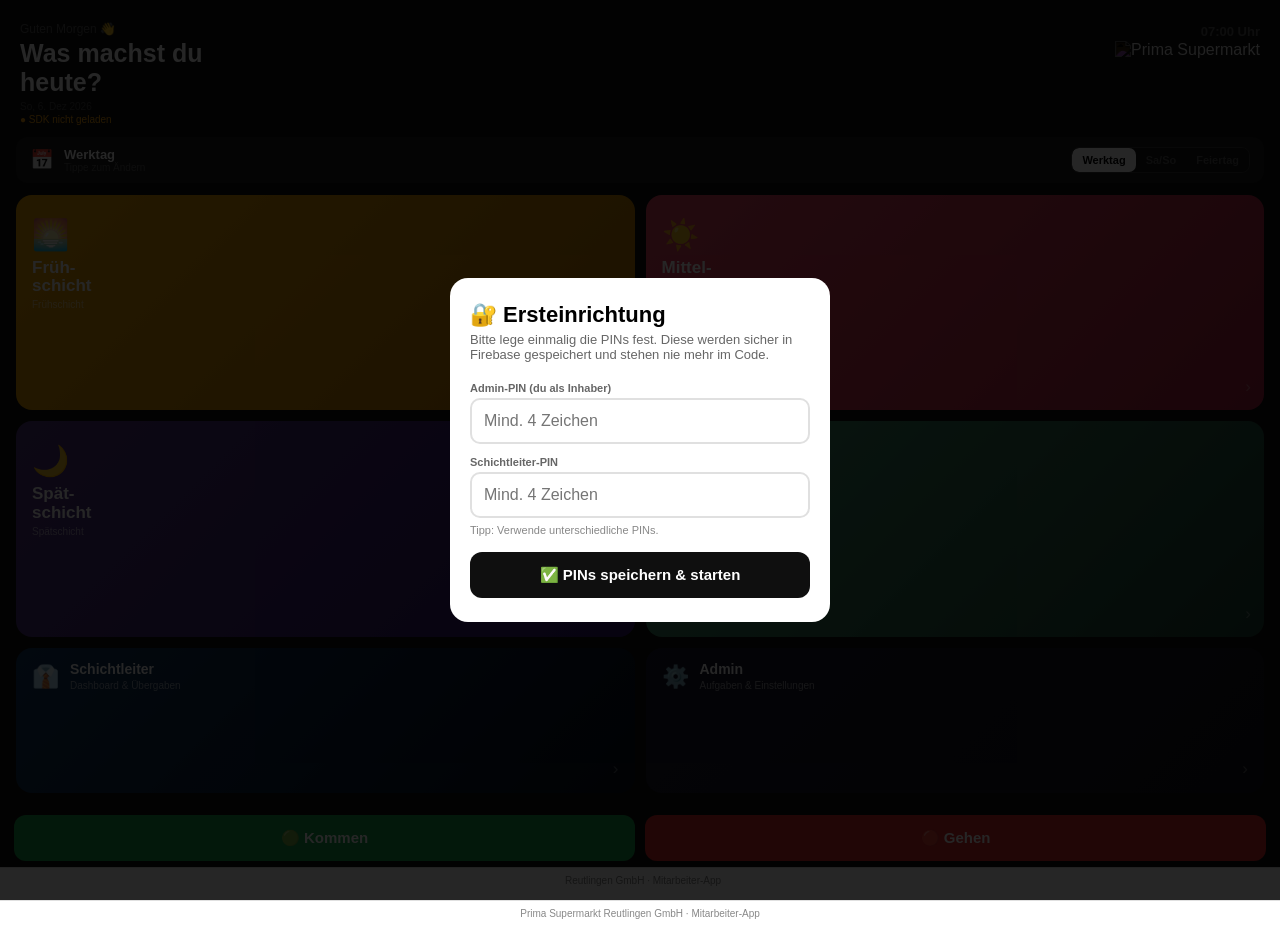
==== index.html @ 63f19aa2 "Add files via upload" ====
<!DOCTYPE html>
<html lang="de">
<head>
<meta charset="UTF-8">
<meta name="viewport" content="width=device-width, initial-scale=1.0, user-scalable=no">
<meta name="apple-mobile-web-app-capable" content="yes">
<link rel="manifest" href="manifest.json">
<meta name="theme-color" content="#1a1714">
<meta name="apple-mobile-web-app-status-bar-style" content="black">
<meta name="apple-mobile-web-app-title" content="Prima">
<meta name="theme-color" content="#0f0f0f">
<link rel="apple-touch-icon" href="prima_logo.png">
<link rel="manifest" href="data:application/json,{&quot;name&quot;:&quot;Prima Supermarkt&quot;,&quot;short_name&quot;:&quot;Prima&quot;,&quot;display&quot;:&quot;standalone&quot;,&quot;background_color&quot;:&quot;%230f0f0f&quot;,&quot;theme_color&quot;:&quot;%230f0f0f&quot;,&quot;icons&quot;:[{&quot;src&quot;:&quot;prima_logo.png&quot;,&quot;sizes&quot;:&quot;512x512&quot;,&quot;type&quot;:&quot;image/png&quot;}]}">
<title>Prima Supermarkt</title>
<style>
:root{
  --black:#0f0f0f;--white:#fff;--gl:#f4f4f4;--gm:#e0e0e0;--gt:#888;
  --orange:#f0a500;--red:#e94560;--purple:#533483;--green:#16a34a;
  --teal:#40916c;--blue:#3b82f6;--r:16px;
}
*{box-sizing:border-box;margin:0;padding:0;-webkit-tap-highlight-color:transparent;}
body{font-family:-apple-system,'Helvetica Neue',Arial,sans-serif;background:var(--gl);min-height:100vh;overflow-x:hidden;}
.screen{display:none;min-height:100vh;flex-direction:column;}
.screen.active{display:flex;}
/* HEADER */
.hdr{background:var(--black);color:#fff;padding:14px 18px;display:flex;align-items:center;justify-content:space-between;flex-shrink:0;}
.hdr-sub{font-size:11px;color:#666;}
.back{background:none;border:none;color:#bbb;font-size:14px;cursor:pointer;padding:4px 10px 4px 0;font-family:inherit;}
.back:active{color:#fff;}
/* HOME */
#s-home{background:var(--black);}
.home-top{padding:22px 20px 12px;flex-shrink:0;display:flex;justify-content:space-between;align-items:flex-start;}
.home-top h2{font-size:25px;font-weight:900;color:#fff;line-height:1.15;}
.home-top .dt{font-size:10px;color:#444;margin-top:4px;}
#live{font-size:13px;font-weight:700;color:#555;}
.day-bar{margin:0 16px 12px;background:#1a1a1a;border-radius:12px;padding:10px 14px;display:flex;align-items:center;justify-content:space-between;flex-shrink:0;}
.day-left{display:flex;align-items:center;gap:10px;}
.day-txt{font-size:13px;font-weight:700;color:#fff;}
.day-sub{font-size:10px;color:#555;}
.tog{display:flex;background:#111;border-radius:8px;overflow:hidden;border:1px solid #333;}
.tog-btn{background:none;border:none;color:#555;font-size:11px;font-weight:700;padding:6px 10px;cursor:pointer;white-space:nowrap;font-family:inherit;}
.tog-btn.on{background:#fff;color:#000;border-radius:7px;}
/* TILES */
.tiles{display:grid;grid-template-columns:1fr 1fr;gap:11px;padding:0 16px 16px;flex:1;}
.tile{border-radius:var(--r);padding:22px 16px 18px;cursor:pointer;position:relative;overflow:hidden;display:flex;flex-direction:column;justify-content:space-between;min-height:148px;border:none;text-align:left;transition:transform .12s;}
.tile:active{transform:scale(.96);}
.t-early{background:linear-gradient(135deg,#f0a500,#c07800);}
.t-mid{background:linear-gradient(135deg,#e94560,#b02040);}
.t-late{background:linear-gradient(135deg,#533483,#31186e);}
.t-info{background:linear-gradient(135deg,#40916c,#1b4332);}
.t-sl{background:linear-gradient(135deg,#0f3460,#050d1a);}
.t-admin{background:linear-gradient(135deg,#1a1a2e,#0f0f1a);}
.tile-ico{font-size:30px;margin-bottom:7px;}
.tile-lbl{font-size:17px;font-weight:900;color:#fff;line-height:1.1;}
.tile-sub{font-size:10px;color:rgba(255,255,255,.55);margin-top:3px;}
.tile-arr{position:absolute;right:13px;bottom:13px;font-size:17px;color:rgba(255,255,255,.3);}
/* NOTIFICATION BADGE */
.notif-badge{position:absolute;top:12px;right:12px;background:#ef4444;color:#fff;border-radius:20px;padding:2px 8px;font-size:11px;font-weight:800;}
/* PICKER */
.picker-body{flex:1;padding:14px 16px 24px;display:flex;flex-direction:column;gap:9px;overflow-y:auto;}
.ptitle{font-size:20px;font-weight:900;color:var(--black);}
.psub{font-size:12px;color:var(--gt);margin-top:2px;margin-bottom:5px;}
.b-card{background:#fff;border-radius:13px;padding:18px 16px;cursor:pointer;display:flex;align-items:center;justify-content:space-between;box-shadow:0 2px 8px rgba(0,0,0,.07);border:2.5px solid transparent;transition:transform .12s;}
.b-card:active{transform:scale(.98);}
.b-bake{border-color:var(--orange);}
.b-laden{border-color:var(--blue);}
.b-l{display:flex;align-items:center;gap:12px;}
.b-ico{font-size:32px;}
.b-name{font-size:17px;font-weight:800;color:var(--black);}
.b-desc{font-size:11px;color:var(--gt);margin-top:2px;}
.chev{font-size:17px;color:#ccc;}
/* TIME LIST */
.tlist{padding:0 16px 24px;display:flex;flex-direction:column;gap:8px;overflow-y:auto;flex:1;}
.t-btn{background:#fff;border:none;border-radius:12px;padding:15px 17px;display:flex;align-items:center;justify-content:space-between;cursor:pointer;box-shadow:0 2px 7px rgba(0,0,0,.07);transition:transform .12s;font-family:inherit;}
.t-btn:active{transform:scale(.98);}
.t-btn-l{display:flex;align-items:center;gap:12px;}
.dot{width:11px;height:11px;border-radius:50%;flex-shrink:0;}
.de{background:var(--orange);}
.dm{background:var(--red);}
.dl{background:var(--purple);}
.t-main{font-size:20px;font-weight:800;color:var(--black);}
.t-end{font-size:11px;color:var(--gt);margin-top:1px;}
/* NAME GRID */
.name-grid{display:grid;grid-template-columns:1fr 1fr;gap:9px;padding:14px 16px 24px;overflow-y:auto;flex:1;}
.name-btn{background:#fff;border:none;border-radius:12px;padding:16px 12px;font-size:15px;font-weight:700;color:var(--black);cursor:pointer;box-shadow:0 2px 7px rgba(0,0,0,.07);transition:transform .12s;text-align:center;font-family:inherit;}
.name-btn:active{transform:scale(.96);background:var(--black);color:#fff;}
/* ÜBERGABE BANNER */
.ubergabe-banner{margin:0 16px 10px;background:#fff3cd;border:2px solid var(--orange);border-radius:12px;padding:12px 14px;cursor:pointer;display:flex;align-items:center;gap:10px;flex-shrink:0;}
.ub-ico{font-size:22px;}
.ub-title{font-size:13px;font-weight:800;color:#7a4f00;}
.ub-sub{font-size:11px;color:#a06800;margin-top:1px;}
/* CHECKLISTE */
.cl-body{flex:1;overflow-y:auto;padding:10px 14px 18px;display:flex;flex-direction:column;gap:6px;}
.prog-wrap{height:5px;background:#e0e0e0;flex-shrink:0;}
.prog-fill{height:100%;transition:width .3s;}
.cl-sec{font-size:10px;font-weight:700;text-transform:uppercase;letter-spacing:1.3px;color:#999;margin:9px 0 3px 2px;}
.cl-tbadge{display:inline-flex;align-items:center;gap:3px;background:var(--black);color:#fff;font-size:10px;font-weight:700;border-radius:20px;padding:2px 8px;margin-right:5px;}
/* Task row */
.cl-row{background:#fff;border-radius:12px;padding:12px 13px;box-shadow:0 1px 6px rgba(0,0,0,.06);border:2px solid transparent;overflow:hidden;}
.cl-row.done-row{opacity:.5;}
.cl-row.not-done-row{border-color:#ef4444;background:#fff5f5;}
.cl-row.warn-row{border-color:#fbbf24;background:#fffbeb;}
.cl-row.special-row{border-color:var(--orange);background:#fff7ed;}
.cl-top{display:flex;align-items:center;gap:11px;cursor:pointer;}
.cl-cb{width:24px;height:24px;border-radius:50%;border:2.5px solid #ddd;flex-shrink:0;display:flex;align-items:center;justify-content:center;font-size:12px;transition:all .15s;}
.done-row .cl-cb{background:var(--green);border-color:var(--green);color:#fff;}
.not-done-row .cl-cb{background:#ef4444;border-color:#ef4444;color:#fff;}
.cl-txt{font-size:13px;font-weight:500;color:#222;flex:1;line-height:1.3;}
.cl-warn-txt{font-size:11px;color:#b45309;font-weight:600;margin-top:2px;}
.cl-who{font-size:10px;color:var(--green);font-weight:700;margin-top:2px;}
.cl-who-nd{font-size:10px;color:#ef4444;font-weight:700;margin-top:2px;}
/* Action buttons */
.cl-actions{display:flex;gap:7px;margin-top:9px;padding-top:9px;border-top:1px solid var(--gl);}
.cl-btn{flex:1;border:none;border-radius:9px;padding:9px 8px;font-size:12px;font-weight:700;cursor:pointer;font-family:inherit;}
.btn-done{background:#dcfce7;color:#15803d;}
.btn-nd{background:#fee2e2;color:#dc2626;}
.btn-special{background:var(--orange);color:#fff;}
/* Reason picker */
.reason-wrap{margin-top:9px;padding-top:9px;border-top:1px solid var(--gl);}
.reason-label{font-size:11px;font-weight:700;color:#666;margin-bottom:6px;}
.reason-grid{display:flex;flex-wrap:wrap;gap:6px;}
.reason-btn{background:var(--gl);border:1.5px solid var(--gm);border-radius:20px;padding:5px 12px;font-size:12px;font-weight:600;cursor:pointer;font-family:inherit;color:#444;}
.reason-btn.selected{background:#fee2e2;border-color:#ef4444;color:#dc2626;}
.done-bar{display:none;background:var(--green);color:#fff;text-align:center;padding:13px;font-weight:800;font-size:13px;flex-shrink:0;}
.ubergabe-btn{margin:10px 16px;background:var(--black);color:#fff;border:none;border-radius:12px;padding:15px;font-size:14px;font-weight:800;cursor:pointer;width:calc(100% - 32px);font-family:inherit;flex-shrink:0;}
.ubergabe-btn:active{background:#333;}
/* ÜBERGABE SCREEN */
.ub-cl-body{flex:1;overflow-y:auto;padding:12px 14px 18px;display:flex;flex-direction:column;gap:7px;}
.ub-row{background:#fff;border-radius:12px;padding:13px 14px;display:flex;align-items:center;gap:12px;box-shadow:0 1px 6px rgba(0,0,0,.06);cursor:pointer;border:2px solid transparent;}
.ub-row.ok{border-color:var(--green);opacity:.6;}
.ub-row.nok{border-color:#ef4444;background:#fff5f5;}
.ub-cb{width:24px;height:24px;border-radius:50%;border:2.5px solid #ddd;flex-shrink:0;display:flex;align-items:center;justify-content:center;font-size:12px;}
.ub-row.ok .ub-cb{background:var(--green);border-color:var(--green);color:#fff;}
.ub-row.nok .ub-cb{background:#ef4444;border-color:#ef4444;color:#fff;}
.ub-txt{font-size:13px;font-weight:600;color:#222;flex:1;}
.ub-actions{display:flex;gap:7px;margin-top:9px;padding-top:9px;border-top:1px solid var(--gl);}
.ub-btn{flex:1;border:none;border-radius:9px;padding:8px;font-size:12px;font-weight:700;cursor:pointer;font-family:inherit;}
/* INFO */
.info-list{padding:0 16px 24px;display:flex;flex-direction:column;gap:8px;overflow-y:auto;flex:1;}
.i-card{background:#fff;border-radius:12px;overflow:hidden;box-shadow:0 2px 7px rgba(0,0,0,.07);}
.i-hdr{padding:14px 16px;cursor:pointer;display:flex;align-items:center;justify-content:space-between;user-select:none;}
.i-hdr:active{background:#f8f8f8;}
.i-title{display:flex;align-items:center;gap:10px;}
.i-ico{font-size:21px;}
.i-name{font-size:15px;font-weight:700;color:var(--black);}
.i-cnt{font-size:10px;color:var(--gt);margin-top:1px;}
.i-chev{font-size:13px;color:#ccc;transition:transform .2s;}
.i-card.open .i-chev{transform:rotate(90deg);}
.i-body{display:none;border-top:1px solid var(--gm);}
.i-card.open .i-body{display:block;}
.i-sub{padding:12px 16px 12px 47px;border-bottom:1px solid var(--gl);cursor:pointer;display:flex;align-items:center;justify-content:space-between;font-size:13px;font-weight:500;color:#333;}
.i-sub:last-child{border-bottom:none;}
.i-sub:active{background:var(--gl);}
/* ADMIN */
.admin-body{flex:1;overflow-y:auto;padding:12px 16px 24px;display:flex;flex-direction:column;gap:8px;}
.a-sec{font-size:10px;font-weight:700;text-transform:uppercase;letter-spacing:1.3px;color:#999;margin:6px 0 3px;}
.a-card{background:#fff;border-radius:12px;padding:14px;box-shadow:0 2px 7px rgba(0,0,0,.07);}
.a-row{display:flex;align-items:flex-start;justify-content:space-between;padding:7px 0;border-bottom:1px solid var(--gl);}
.a-row:last-child{border-bottom:none;}
.a-label{font-size:13px;font-weight:600;color:var(--black);flex:1;}
.a-sub{font-size:10px;color:var(--gt);margin-top:2px;}
.a-del{background:#fee2e2;border:none;border-radius:7px;padding:5px 10px;font-size:11px;font-weight:700;color:#dc2626;cursor:pointer;flex-shrink:0;margin-left:8px;font-family:inherit;}
.a-add{background:var(--black);border:none;border-radius:10px;padding:12px;font-size:13px;font-weight:700;color:#fff;cursor:pointer;width:100%;margin-top:6px;font-family:inherit;}
.a-add:active{background:#333;}
.name-tag{background:var(--gl);border:1.5px solid var(--gm);border-radius:20px;padding:4px 10px;font-size:12px;font-weight:600;display:inline-flex;align-items:center;gap:5px;margin:3px;}
.name-x{background:none;border:none;color:#999;font-size:13px;cursor:pointer;padding:0;font-family:inherit;}
/* SL DASHBOARD */
.sl-body{flex:1;overflow-y:auto;-webkit-overflow-scrolling:touch;padding:12px 16px 24px;display:block;}
.sl-stat-grid{display:grid;grid-template-columns:1fr 1fr;gap:9px;}
.sl-stat{background:#fff;border-radius:12px;padding:14px;box-shadow:0 2px 7px rgba(0,0,0,.06);text-align:center;}
.sl-stat-num{font-size:28px;font-weight:900;color:var(--black);}
.sl-stat-lbl{font-size:11px;color:var(--gt);margin-top:2px;}
.sl-card{background:#fff;border-radius:12px;padding:14px;box-shadow:0 2px 7px rgba(0,0,0,.06);}
.sl-card-title{font-size:13px;font-weight:800;color:var(--black);margin-bottom:10px;}
.sl-item{padding:8px 0;border-bottom:1px solid var(--gl);font-size:12px;}
.sl-item:last-child{border-bottom:none;}
.sl-item .si-name{font-weight:700;color:var(--black);}
.sl-item .si-detail{color:var(--gt);margin-top:2px;}
.status-dot{display:inline-block;width:8px;height:8px;border-radius:50%;margin-right:5px;}
.sd-green{background:var(--green);}
.sd-red{background:#ef4444;}
.sd-orange{background:var(--orange);}
/* HIST */
.hist-item{background:#fff;border-radius:11px;padding:11px 13px;box-shadow:0 1px 5px rgba(0,0,0,.06);margin-bottom:6px;}
.hist-task{font-size:13px;font-weight:600;color:var(--black);}
.hist-meta{font-size:11px;color:var(--gt);margin-top:2px;}
.hist-nd{background:#fff5f5;border:1px solid #fecaca;}
/* MODAL */
.overlay{display:none;position:fixed;inset:0;background:rgba(0,0,0,.65);z-index:200;align-items:center;justify-content:center;padding:18px;}
.overlay.show{display:flex;}
.modal{background:#fff;border-radius:16px;padding:22px 18px;width:100%;max-width:370px;}
.modal h3{font-size:17px;font-weight:800;margin-bottom:12px;}
.modal input,.modal select,.modal textarea{width:100%;border:1.5px solid var(--gm);border-radius:9px;padding:10px 12px;font-size:13px;font-family:inherit;margin-bottom:9px;outline:none;}
.modal input:focus,.modal select:focus,.modal textarea:focus{border-color:var(--black);}
.modal-btns{display:flex;gap:9px;margin-top:3px;}
.m-btn{flex:1;border:none;border-radius:9px;padding:12px;font-size:13px;font-weight:700;cursor:pointer;font-family:inherit;}
.m-cancel{background:var(--gl);color:var(--black);}
.m-ok{background:var(--black);color:#fff;}
.m-danger{background:#dc2626;color:#fff;}
.bottom-bar{background:#fff;border-top:1px solid var(--gm);padding:7px 18px 14px;font-size:10px;color:var(--gt);text-align:center;flex-shrink:0;}
/* BARCODE SCANNER */
.scan-btn{background:#0f766e;border:none;border-radius:7px;padding:6px 10px;cursor:pointer;color:#fff;font-size:16px;flex-shrink:0;vertical-align:middle;}
.scan-btn:active{background:#0a5c52;}
#scan-overlay{display:none;position:fixed;inset:0;background:rgba(0,0,0,.92);z-index:300;flex-direction:column;align-items:center;justify-content:center;}
#scan-overlay.show{display:flex;}
#scan-video{width:100%;max-width:420px;border-radius:12px;object-fit:cover;max-height:60vh;}
.scan-frame{position:relative;width:100%;max-width:420px;}
.scan-line{position:absolute;top:50%;left:10%;width:80%;height:2px;background:#0f766e;box-shadow:0 0 8px #0f766e;animation:scanAnim 2s ease-in-out infinite;}
@keyframes scanAnim{0%,100%{top:30%;}50%{top:70%;}}
.scan-close-btn{margin-top:18px;background:#fff;border:none;border-radius:10px;padding:12px 32px;font-size:15px;font-weight:700;cursor:pointer;font-family:inherit;}
</style>
  <!-- Firebase SDK -->
  <script src="https://www.gstatic.com/firebasejs/10.7.1/firebase-app-compat.js" crossorigin="anonymous"></script>
  <script src="https://www.gstatic.com/firebasejs/10.7.1/firebase-firestore-compat.js" crossorigin="anonymous"></script>
  <script src="https://www.gstatic.com/firebasejs/10.7.1/firebase-storage-compat.js" crossorigin="anonymous"></script>
</head>
<body>

<!-- ══ HOME ══ -->
<div class="screen active" id="s-home">
  <div style="background:var(--black);flex-shrink:0;">
    <div class="home-top">
      <div>
        <div id="greet" style="font-size:12px;color:#555;margin-bottom:3px;"></div>
        <h2>Was machst du<br>heute?</h2>
        <div class="dt" id="dateline"></div>
        <div id="fb-status" style="font-size:10px;margin-top:2px;"></div>
      </div>
      <div style="text-align:right;padding-top:2px;">
        <div style="display:flex;flex-direction:column;align-items:flex-end;gap:4px;"><div id="live" style="font-size:13px;font-weight:700;color:#555;"></div><button id="logout-btn" onclick="logout()" style="display:none;background:none;border:1px solid #555;border-radius:8px;color:#f87171;font-size:11px;font-weight:700;padding:3px 8px;cursor:pointer;font-family:inherit;">⏏ Logout</button></div>
        <img src="prima_logo.png" style="height:28px;filter:invert(1);margin-top:2px;opacity:0.85;" alt="Prima Supermarkt">
      </div>
    </div>
    <div class="day-bar">
      <div class="day-left">
        <div style="font-size:19px;" id="d-ico">📅</div>
        <div><div class="day-txt" id="d-txt">Werktag</div><div class="day-sub">Tippe zum Ändern</div></div>
      </div>
      <div class="tog">
        <button class="tog-btn on" id="btn-wt" onclick="setDay('wt')">Werktag</button>
        <button class="tog-btn" id="btn-we" onclick="setDay('we')">Sa/So</button>
        <button class="tog-btn" id="btn-ft" onclick="setDay('ft')">Feiertag</button>
      </div>
    </div>
  </div>
  <div class="tiles">
    <div class="tile t-early" id="tile-early">
      <div><div class="tile-ico">🌅</div><div class="tile-lbl">Früh-<br>schicht</div><div class="tile-sub">Frühschicht</div></div>
      <div class="tile-arr">›</div>
    </div>
    <div class="tile t-mid" id="tile-mid">
      <div><div class="tile-ico">☀️</div><div class="tile-lbl">Mittel-<br>schicht</div><div class="tile-sub">Mittelschicht</div></div>
      <div class="tile-arr">›</div>
    </div>
    <div class="tile t-late" id="tile-late">
      <div><div class="tile-ico">🌙</div><div class="tile-lbl">Spät-<br>schicht</div><div class="tile-sub">Spätschicht</div></div>
      <div class="tile-arr">›</div>
    </div>
    <div class="tile t-info" id="tile-info">
      <div><div class="tile-ico">📋</div><div class="tile-lbl">Infor-<br>mationen</div><div class="tile-sub">Anleitungen & Hilfe</div></div>
      <div class="tile-arr">›</div>
    </div>
    <div class="tile t-sl" id="tile-sl" style="min-height:70px;padding:14px 16px;">
      <div style="display:flex;align-items:center;gap:11px;">
        <div style="font-size:22px;">👔</div>
        <div><div class="tile-lbl" style="font-size:14px;">Schichtleiter</div><div class="tile-sub">Dashboard & Übergaben</div></div>
      </div>
      <div id="sl-badge" style="display:none;" class="notif-badge">!</div>
      <div id="brett-badge" style="display:none;position:absolute;top:6px;right:6px;background:#ef4444;color:#fff;border-radius:50%;width:18px;height:18px;font-size:10px;font-weight:900;align-items:center;justify-content:center;z-index:10;"></div>
      <div id="defekt-badge" style="display:none;position:absolute;top:6px;right:6px;background:#f59e0b;color:#fff;border-radius:50%;width:18px;height:18px;font-size:10px;font-weight:900;align-items:center;justify-content:center;z-index:10;"></div>
      <div id="brett-badge-alt" style="display:none;" class="notif-badge" title="Schwarzes Brett">!</div>
      <div id="defekt-badge-alt" style="display:none;" class="notif-badge" title="Defekte">!</div>
      <div class="tile-arr" style="position:static;margin-left:auto;">›</div>
    </div>
    <div class="tile t-admin" id="tile-admin" style="min-height:70px;padding:14px 16px;">
      <div style="display:flex;align-items:center;gap:11px;">
        <div style="font-size:22px;">⚙️</div>
        <div><div class="tile-lbl" style="font-size:14px;">Admin</div><div class="tile-sub">Aufgaben & Einstellungen</div></div>
      </div>
      <div class="tile-arr" style="position:static;margin-left:auto;">›</div>
    </div>
  </div>
  <!-- Aktive Checklisten - nur im SL Dashboard sichtbar, nicht auf Startseite -->
  <div id="home-active-cl" style="display:none;"></div>
  <!-- Kommen/Gehen Stempeluhr -->
  <div style="padding:6px 14px 6px;display:flex;gap:10px;flex-shrink:0;">
    <button onclick="stempelKommen()" style="flex:1;background:#16a34a;color:#fff;border:none;border-radius:12px;padding:14px;font-size:15px;font-weight:800;cursor:pointer;font-family:inherit;display:flex;align-items:center;justify-content:center;gap:8px;">
      🟢 Kommen
    </button>
    <button onclick="stempelGehen()" style="flex:1;background:#dc2626;color:#fff;border:none;border-radius:12px;padding:14px;font-size:15px;font-weight:800;cursor:pointer;font-family:inherit;display:flex;align-items:center;justify-content:center;gap:8px;">
      🔴 Gehen
    </button>
  </div>
  <div class="bottom-bar"><img src="prima_logo.png" style="height:16px;opacity:0.35;vertical-align:middle;margin-right:6px;" alt="">Reutlingen GmbH · Mitarbeiter-App</div>
</div>

<!-- ══ ROLLEN-AUSWAHL ══ -->
<div class="screen" id="s-bereich">
  <div class="hdr"><button class="back" onclick="go('s-home')">&#8249; Zurück</button><div class="hdr-sub" id="b-lbl">Deine Rolle</div></div>
  <div style="flex:1;overflow-y:auto;padding:14px 16px 24px;">
    <div style="font-size:20px;font-weight:900;margin-bottom:4px;">Wie bist du eingeteilt?</div>
    <div style="font-size:13px;color:#888;margin-bottom:16px;">Wähle deine Rolle für diese Schicht</div>
    <div id="rollen-container" style="display:flex;flex-direction:column;gap:10px;"></div>
  </div>
  <div class="bottom-bar"><img src="prima_logo.png" style="height:16px;opacity:0.35;vertical-align:middle;margin-right:6px;" alt="">Reutlingen GmbH · Mitarbeiter-App</div>
</div>

<!-- s-times entfernt -->


<!-- ══ ROLLE ══ -->
<div class="screen" id="s-rolle">
  <div class="hdr"><button class="back" onclick="go('s-bereich')">‹ Zurück</button><div class="hdr-sub" id="rolle-lbl">Einteilung</div></div>
  <div style="padding:14px 18px 10px;flex-shrink:0;">
    <div style="font-size:20px;font-weight:900;color:var(--black);">Wie bist du eingeteilt?</div>
    <div style="font-size:12px;color:var(--gt);margin-top:3px;">Wähle deine heutige Aufgabe</div>
  </div>
  <div style="padding:0 16px 24px;display:flex;flex-direction:column;gap:10px;">
    <div onclick="setRolle('kasse')" style="background:#fff;border:2.5px solid #3b82f6;border-radius:14px;padding:20px 18px;cursor:pointer;display:flex;align-items:center;gap:14px;">
      <div style="font-size:32px;">🖥️</div>
      <div><div style="font-size:17px;font-weight:800;color:var(--black);">Kasse</div><div style="font-size:12px;color:var(--gt);margin-top:3px;">Hauptsächlich kassieren, bei freier Zeit Regale</div></div>
    </div>
    <div onclick="setRolle('springer')" style="background:#fff;border:2.5px solid #f0a500;border-radius:14px;padding:20px 18px;cursor:pointer;display:flex;align-items:center;gap:14px;">
      <div style="font-size:32px;">📦</div>
      <div><div style="font-size:17px;font-weight:800;color:var(--black);">Springer / Regal</div><div style="font-size:12px;color:var(--gt);margin-top:3px;">Hauptsächlich Regalbestückung, Kassenunterstützung</div></div>
    </div>
    <div onclick="setRolle('standard')" style="background:#fff;border:2.5px solid var(--gm);border-radius:14px;padding:20px 18px;cursor:pointer;display:flex;align-items:center;gap:14px;">
      <div style="font-size:32px;">⚡</div>
      <div><div style="font-size:17px;font-weight:800;color:var(--black);">Allround</div><div style="font-size:12px;color:var(--gt);margin-top:3px;">Alle Aufgaben</div></div>
    </div>
  </div>
  <div class="bottom-bar"><img src="prima_logo.png" style="height:16px;opacity:0.35;vertical-align:middle;margin-right:6px;" alt="">Reutlingen GmbH · Mitarbeiter-App</div>
</div>

<!-- ══ NAME ══ -->
<div class="screen" id="s-name">
  <div class="hdr"><button class="back" onclick="go('s-bereich')">‹ Zurück</button><div class="hdr-sub">Wer bist du?</div></div>
  <div style="padding:13px 18px 9px;flex-shrink:0;"><div style="font-size:20px;font-weight:900;color:var(--black);">Wähle deinen Namen</div></div>
  <div class="name-grid" id="name-grid"></div>
  <div class="bottom-bar"><img src="prima_logo.png" style="height:16px;opacity:0.35;vertical-align:middle;margin-right:6px;" alt="">Reutlingen GmbH · Mitarbeiter-App</div>
</div>

<!-- ══ CHECKLISTE ══ -->
<div class="screen" id="s-cl">
  <div class="hdr" id="cl-hdr"><button class="back" onclick="go('s-name')">‹ Zurück</button><div class="hdr-sub" id="cl-lbl"></div><button class="back" onclick="confirmGoHome()" style="margin-left:auto;font-size:18px;padding:4px 6px;" title="Home">🏠</button><button class="back" onclick="logout()" style="font-size:13px;padding:4px 8px;color:#f87171;" title="Ausloggen">⏏</button></div>
  <div class="prog-wrap"><div class="prog-fill" id="cl-prog" style="background:var(--green);"></div></div>
  <div id="ub-open-banner" style="display:none;" class="ubergabe-banner" onclick="goUbergabeAnnehmen()">
    <div class="ub-ico">🔄</div>
    <div><div class="ub-title">Offene Schichtübergabe!</div><div class="ub-sub">Tippe hier um die Übergabe anzunehmen</div></div>
    <div class="chev">›</div>
  </div>
  <div class="cl-body" id="cl-body"></div>
  <div class="done-bar" id="cl-done">✅ Alle Aufgaben bearbeitet!</div>
  <button class="ubergabe-btn" id="ub-btn" style="display:none;" onclick="startUbergabe()">🔄 Schichtübergabe vorbereiten</button>
  <div class="bottom-bar"><img src="prima_logo.png" style="height:16px;opacity:0.35;vertical-align:middle;margin-right:6px;" alt="">Reutlingen GmbH · Mitarbeiter-App</div>
</div>

<!-- ══ BACKEN ══ -->
<div class="screen" id="s-backen">
  <div class="hdr" style="background:#b45309;"><button class="back" onclick="go('s-cl')">‹ Zurück</button><div class="hdr-sub">🔥 Backvorgang</div></div>
  <div class="prog-wrap"><div class="prog-fill" id="bk-prog" style="background:#fff;"></div></div>
  <div style="padding:9px 16px 4px;font-size:11px;color:var(--gt);flex-shrink:0;">Alle Schritte abhaken – kehrt dann automatisch zurück</div>
  <div class="cl-body" id="bk-body"></div>
  <div class="bottom-bar"><img src="prima_logo.png" style="height:16px;opacity:0.35;vertical-align:middle;margin-right:6px;" alt="">Reutlingen GmbH · Mitarbeiter-App</div>
</div>

<!-- ══ REGALFOTOS ══ -->
<div class="screen" id="s-regal">
  <div class="hdr" style="background:#0f766e;"><button class="back" onclick="go('s-cl')">‹ Zurück</button><div class="hdr-sub">📸 Regalfotos</div></div>
  <div style="flex:1;overflow-y:auto;padding:12px 14px 20px;" id="regal-body"></div>
  <div class="bottom-bar"><img src="prima_logo.png" style="height:16px;opacity:.35;vertical-align:middle;margin-right:6px;" alt="">Reutlingen GmbH</div>
</div>

<!-- ══ REGALFOTOS ══ -->
<!-- ══ SCHICHTÜBERGABE VORBEREITEN ══ -->
<div class="screen" id="s-ub-prep">
  <div class="hdr" style="background:#0f3460;"><button class="back" onclick="go('s-cl')">‹ Zurück</button><div class="hdr-sub">🔄 Schichtübergabe</div></div>
  <div style="padding:12px 18px 8px;flex-shrink:0;">
    <div style="font-size:18px;font-weight:900;color:var(--black);">Übergabe vorbereiten</div>
    <div style="font-size:12px;color:var(--gt);margin-top:2px;">Kontrolliere die Übergabepunkte</div>
  </div>
  <div class="ub-cl-body" id="ub-prep-body"></div>
  <button class="ubergabe-btn" style="background:#0f3460;" onclick="submitUbergabe()">✅ Schichtübergabe abschicken</button>
  <div class="bottom-bar"><img src="prima_logo.png" style="height:16px;opacity:0.35;vertical-align:middle;margin-right:6px;" alt="">Reutlingen GmbH · Mitarbeiter-App</div>
</div>

<!-- ══ SCHICHTÜBERGABE QUALITÄTSKONTROLLE ══ -->
<div class="screen" id="s-ub-foto">
  <div class="hdr" style="background:#0f3460;"><button class="back" onclick="go('s-cl')">‹ Zurück</button><div class="hdr-sub">📸 Qualitätskontrolle</div></div>
  <div style="flex:1;overflow-y:auto;-webkit-overflow-scrolling:touch;padding:14px 16px 20px;" id="ub-foto-body"></div>
  <button id="ub-foto-submit-btn" onclick="submitUbergabeFoto()" style="margin:0 14px 10px;background:#0f3460;color:#fff;border:none;border-radius:12px;padding:15px;font-size:15px;font-weight:800;cursor:pointer;font-family:inherit;width:calc(100% - 28px);opacity:0.4;" disabled>✅ Übergabe abschicken</button>
  <div class="bottom-bar"><img src="prima_logo.png" style="height:16px;opacity:0.35;vertical-align:middle;margin-right:6px;" alt="">Reutlingen GmbH · Mitarbeiter-App</div>
</div>

<!-- ══ SCHICHTÜBERGABE ANNEHMEN ══ -->
<div class="screen" id="s-ub-take">
  <div class="hdr" style="background:#0f3460;"><button class="back" onclick="go('s-cl')">‹ Zurück</button><div class="hdr-sub">🔄 Übergabe annehmen</div></div>
  <div style="padding:12px 18px 8px;flex-shrink:0;" id="ub-take-info"></div>
  <div class="ub-cl-body" id="ub-take-body"></div>
  <button class="ubergabe-btn" id="ub-accept-btn" style="background:var(--green);" onclick="acceptUbergabe()">✅ Übergabe bestätigen</button>
  <button class="ubergabe-btn" id="ub-reject-btn" style="background:#dc2626;margin-top:0;" onclick="rejectUbergabe()">❌ Übergabe ablehnen</button>
  <div class="bottom-bar"><img src="prima_logo.png" style="height:16px;opacity:0.35;vertical-align:middle;margin-right:6px;" alt="">Reutlingen GmbH · Mitarbeiter-App</div>
</div>

<!-- ══ INFO ══ -->
<div class="screen" id="s-info">
  <div class="hdr"><button class="back" onclick="go('s-home')">&#8249; Zurück</button><div class="hdr-sub">Informationen</div></div>
  <div style="flex:1;display:grid;grid-template-columns:1fr 1fr;grid-template-rows:1fr 1fr;gap:12px;padding:14px;">

    <!-- Kachel 1: Anleitungen -->
    <div onclick="openInfoUnterkategorie('anleitungen')" style="background:linear-gradient(135deg,#1e3a5f,#0f3460);border-radius:18px;padding:20px 16px;cursor:pointer;display:flex;flex-direction:column;justify-content:flex-end;position:relative;min-height:140px;">
      <div style="font-size:36px;position:absolute;top:16px;left:16px;">&#128218;</div>
      <div style="font-size:15px;font-weight:900;color:#fff;line-height:1.2;">Anleitungen</div>
      <div style="font-size:11px;color:rgba(255,255,255,.5);margin-top:3px;">Laden · Lager · Technik</div>
      <div style="position:absolute;right:12px;bottom:12px;font-size:16px;color:rgba(255,255,255,.2);">&#8250;</div>
    </div>

    <!-- Kachel 2: Reinigung -->
    <div onclick="openInfoUnterkategorie('reinigung')" style="background:linear-gradient(135deg,#0369a1,#0c4a6e);border-radius:18px;padding:20px 16px;cursor:pointer;display:flex;flex-direction:column;justify-content:flex-end;position:relative;min-height:140px;">
      <div style="font-size:36px;position:absolute;top:16px;left:16px;">&#9989;</div>
      <div style="font-size:15px;font-weight:900;color:#fff;line-height:1.2;">Reinigung &amp;<br>Kontrollen</div>
      <div style="font-size:11px;color:rgba(255,255,255,.5);margin-top:3px;">Temp · Maschinen</div>
      <div style="position:absolute;right:12px;bottom:12px;font-size:16px;color:rgba(255,255,255,.2);">&#8250;</div>
    </div>

    <!-- Kachel 3: Formulare -->
    <div onclick="openInfoUnterkategorie('formulare')" style="background:linear-gradient(135deg,#1a1a2e,#2d2d44);border-radius:18px;padding:20px 16px;cursor:pointer;display:flex;flex-direction:column;justify-content:flex-end;position:relative;min-height:140px;">
      <div style="font-size:36px;position:absolute;top:16px;left:16px;">&#128203;</div>
      <div style="font-size:15px;font-weight:900;color:#fff;line-height:1.2;">Formulare &amp;<br>Reports</div>
      <div style="font-size:11px;color:rgba(255,255,255,.5);margin-top:3px;">Strafantrag · Listen</div>
      <div style="position:absolute;right:12px;bottom:12px;font-size:16px;color:rgba(255,255,255,.2);">&#8250;</div>
    </div>

    <!-- Kachel 4: Mein Profil -->
    <div onclick="openMaProfil()" style="background:linear-gradient(135deg,#0f766e,#0a5952);border-radius:18px;padding:20px 16px;cursor:pointer;display:flex;flex-direction:column;justify-content:flex-end;position:relative;min-height:140px;">
      <div style="font-size:36px;position:absolute;top:16px;left:16px;">&#128100;</div>
      <div style="font-size:15px;font-weight:900;color:#fff;line-height:1.2;">Mein Profil</div>
      <div style="font-size:11px;color:rgba(255,255,255,.5);margin-top:3px;">Zeiten · Urlaub · Profil</div>
      <div style="position:absolute;right:12px;bottom:12px;font-size:16px;color:rgba(255,255,255,.2);">&#8250;</div>
    </div>

  </div>
  <div class="bottom-bar"><img src="prima_logo.png" style="height:16px;opacity:0.35;vertical-align:middle;margin-right:6px;" alt="">Reutlingen GmbH</div>
</div>

<!-- ══ INFO UNTERKATEGORIEN ══ -->
<div class="screen" id="s-info-sub">
  <div class="hdr" id="info-sub-hdr"><button class="back" onclick="go('s-info')">&#8249; Zurück</button><div class="hdr-sub" id="info-sub-titel"></div></div>
  <div style="flex:1;overflow-y:auto;padding:12px 14px 24px;" id="info-sub-body"></div>
  <div class="bottom-bar"><img src="prima_logo.png" style="height:16px;opacity:0.35;vertical-align:middle;margin-right:6px;" alt="">Reutlingen GmbH</div>
</div>



<!-- ══ INFO CHECKLISTEN ══ -->
<div class="screen" id="s-info-cl">
  <div class="hdr" id="icl-hdr"><button class="back" onclick="go('s-info')">‹ Zurück</button><div class="hdr-sub" id="icl-sub"></div></div>
  <div style="flex:1;overflow-y:auto;" id="icl-body"></div>
  <div class="bottom-bar"><img src="prima_logo.png" style="height:16px;opacity:0.35;vertical-align:middle;margin-right:6px;" alt="">Reutlingen GmbH · Mitarbeiter-App</div>
</div>

<!-- ══ INFO DETAIL ══ -->
<div class="screen" id="s-info-detail">
  <div class="hdr"><button class="back" onclick="go('s-info')">‹ Zurück</button><div class="hdr-sub" id="id-lbl"></div></div>
  <div style="padding:12px 18px 6px;flex-shrink:0;"><div style="font-size:18px;font-weight:900;" id="id-title"></div></div>
  <div style="flex:1;overflow-y:auto;padding:12px 16px 24px;" id="id-body"></div>
  <div class="bottom-bar"><img src="prima_logo.png" style="height:16px;opacity:0.35;vertical-align:middle;margin-right:6px;" alt="">Reutlingen GmbH · Mitarbeiter-App</div>
</div>

<!-- ══ TEMPERATURKONTROLLE ══ -->
<div class="screen" id="s-temp">
  <div class="hdr" style="background:#0369a1;"><button class="back" onclick="go('s-cl')">‹ Zurück</button><div class="hdr-sub">🌡️ Temperaturkontrolle</div></div>
  <div class="prog-wrap"><div class="prog-fill" id="temp-prog" style="background:#0ea5e9;"></div></div>
  <div style="padding:10px 16px 6px;flex-shrink:0;">
    <div style="font-size:11px;color:#666;">Tippe auf ein Gerät um die Temperatur einzugeben. Grün = OK, Rot = Abweichung.</div>
  </div>
  <div style="flex:1;overflow-y:auto;padding:8px 14px 20px;" id="temp-body"></div>
  <button id="temp-submit-btn" style="display:none;margin:0 14px 12px;background:#0369a1;color:#fff;border:none;border-radius:12px;padding:14px;font-size:14px;font-weight:800;cursor:pointer;font-family:inherit;width:calc(100% - 28px);" onclick="submitTemp()">✅ Temperaturkontrolle abschließen</button>
  <div class="bottom-bar"><img src="prima_logo.png" style="height:16px;opacity:0.35;vertical-align:middle;margin-right:6px;" alt="">Reutlingen GmbH · Mitarbeiter-App</div>
</div>

<!-- ══ SLUSH REINIGUNG ══ -->
<div class="screen" id="s-slush">
  <div class="hdr" style="background:#7c3aed;"><button class="back" onclick="go('s-cl')">‹ Zurück</button><div class="hdr-sub">🧊 Slushmaschine Reinigung</div></div>
  <div style="flex:1;overflow-y:auto;padding:14px 16px 20px;">
    <div style="background:#fff;border-radius:14px;padding:16px;box-shadow:0 2px 8px rgba(0,0,0,.07);margin-bottom:12px;">
      <div style="font-size:16px;font-weight:800;margin-bottom:8px;">📋 Reinigungsanleitung</div>
      <div style="font-size:13px;color:#444;line-height:1.7;">
        <div style="display:flex;gap:8px;margin-bottom:6px;"><span style="font-weight:700;color:#7c3aed;">1.</span> Deckel entnehmen</div>
        <div style="display:flex;gap:8px;margin-bottom:6px;"><span style="font-weight:700;color:#7c3aed;">2.</span> Enteisung durchführen</div>
        <div style="display:flex;gap:8px;margin-bottom:6px;"><span style="font-weight:700;color:#7c3aed;">3.</span> Flüssigkeit herausnehmen</div>
        <div style="display:flex;gap:8px;margin-bottom:6px;"><span style="font-weight:700;color:#7c3aed;">4.</span> Behälter mit lauwarmem Wasser durchspülen</div>
        <div style="display:flex;gap:8px;"><span style="font-weight:700;color:#7c3aed;">5.</span> Behälter gründlich reinigen und trocknen</div>
      </div>
    </div>
    <div style="background:#f5f3ff;border:2px solid #7c3aed;border-radius:14px;padding:16px;margin-bottom:12px;">
      <div style="font-size:13px;font-weight:700;color:#5b21b6;margin-bottom:4px;">⚠️ Einmal pro Woche durchzuführen</div>
      <div style="font-size:11px;color:#7c3aed;">Letzte Reinigung: <span id="slush-last-date">–</span></div>
    </div>
    <div style="background:#fff;border-radius:14px;padding:16px;box-shadow:0 2px 8px rgba(0,0,0,.07);margin-bottom:12px;">
      <div style="font-size:13px;font-weight:700;margin-bottom:10px;">Mitarbeiter bestätigt Reinigung:</div>
      <div style="font-size:12px;color:#666;margin-bottom:8px;">Name: <strong id="slush-ma-name">–</strong></div>
      <div style="font-size:12px;color:#666;margin-bottom:12px;">Datum: <strong id="slush-date-display">–</strong></div>
      <button onclick="confirmSlush()" style="width:100%;background:#7c3aed;color:#fff;border:none;border-radius:10px;padding:13px;font-size:14px;font-weight:800;cursor:pointer;font-family:inherit;">✅ Reinigung bestätigen</button>
    </div>
    <div style="font-size:11px;font-weight:700;text-transform:uppercase;letter-spacing:1px;color:#999;margin-bottom:8px;">📅 Reinigungshistorie</div>
    <div style="background:#fff;border-radius:12px;padding:13px;box-shadow:0 2px 7px rgba(0,0,0,.07);margin-bottom:10px;">
      <div style="font-size:12px;font-weight:700;margin-bottom:8px;">📄 PDF-Export für Lebensmittelkontrolle</div>
      <div style="display:grid;grid-template-columns:1fr 1fr;gap:8px;margin-bottom:10px;">
        <div><label style="font-size:10px;font-weight:700;color:#666;display:block;margin-bottom:3px;">Von</label>
          <input type="date" id="slush-pdf-von" style="width:100%;border:1.5px solid #e0e0e0;border-radius:8px;padding:8px;font-size:12px;font-family:inherit;box-sizing:border-box;"></div>
        <div><label style="font-size:10px;font-weight:700;color:#666;display:block;margin-bottom:3px;">Bis</label>
          <input type="date" id="slush-pdf-bis" style="width:100%;border:1.5px solid #e0e0e0;border-radius:8px;padding:8px;font-size:12px;font-family:inherit;box-sizing:border-box;"></div>
      </div>
      <button onclick="exportSlushPDF()" style="width:100%;background:#7c3aed;color:#fff;border:none;border-radius:10px;padding:11px;font-size:13px;font-weight:800;cursor:pointer;font-family:inherit;">📄 PDF erstellen & drucken</button>
    </div>
    <div id="slush-history-list"></div>
  </div>
  <div class="bottom-bar"><img src="prima_logo.png" style="height:16px;opacity:0.35;vertical-align:middle;margin-right:6px;" alt="">Reutlingen GmbH · Mitarbeiter-App</div>
</div>

<!-- ══ INVENTUR ══ -->
<div class="screen" id="s-inventur">
  <div class="hdr" style="background:#0f766e;"><button class="back" onclick="go('s-cl')">‹ Zurück</button><div class="hdr-sub">📋 Zwischeninventur</div></div>
  <div style="padding:10px 16px 6px;flex-shrink:0;">
    <div style="font-size:16px;font-weight:900;color:var(--black);" id="inv-title">Inventur</div>
    <div style="font-size:11px;color:var(--gt);margin-top:2px;">Artikel eingeben · Soll/Ist · Differenzen werden gemeldet</div>
  </div>
  <div class="prog-wrap"><div class="prog-fill" id="inv-prog" style="background:#0f766e;"></div></div>
  <div style="flex:1;overflow-y:auto;padding:10px 14px 16px;" id="inv-body"></div>
  <div style="padding:0 14px 12px;flex-shrink:0;">
    <button onclick="addInventurRow()" style="width:100%;background:#f4f4f4;border:2px dashed #ccc;border-radius:11px;padding:13px;font-size:13px;font-weight:700;color:#666;cursor:pointer;font-family:inherit;">+ Artikel hinzufügen</button>
  </div>
  <button id="inv-submit-btn" onclick="submitInventur()" style="margin:0 14px 12px;background:#0f766e;color:#fff;border:none;border-radius:12px;padding:14px;font-size:14px;font-weight:800;cursor:pointer;width:calc(100% - 28px);font-family:inherit;flex-shrink:0;">✅ Inventur abschließen</button>
  <div class="bottom-bar"><img src="prima_logo.png" style="height:16px;opacity:0.35;vertical-align:middle;margin-right:6px;" alt="">Reutlingen GmbH · Mitarbeiter-App</div>
</div>

<!-- ══ STRAFANTRAG ══ -->
<div class="screen" id="s-strafantrag">
  <div class="hdr" style="background:#1a1a2e;"><button class="back" onclick="go('s-info')">&#8249; Zurück</button><div class="hdr-sub">&#128110; Strafantrag</div></div>
  <div style="flex:1;overflow-y:auto;padding:12px 14px 24px;" id="strafantrag-body"></div>
  <div class="bottom-bar"><img src="prima_logo.png" style="height:16px;opacity:.35;vertical-align:middle;margin-right:6px;" alt="">Reutlingen GmbH</div>
</div>

<!-- ══ STRAFANTRAG HISTORIE ══ -->
<div class="screen" id="s-strafantrag-hist">
  <div class="hdr" style="background:#1a1a2e;"><button class="back" onclick="go('s-strafantrag')">&#8249; Zurück</button><div class="hdr-sub">&#128110; Anträge Historie</div></div>
  <div style="flex:1;overflow-y:auto;padding:12px 14px 24px;" id="strafantrag-hist-body"></div>
  <div class="bottom-bar"><img src="prima_logo.png" style="height:16px;opacity:.35;vertical-align:middle;margin-right:6px;" alt="">Reutlingen GmbH</div>
</div>

<!-- ══ STRAFANTRAG ══ -->


<!-- ══ SCHWARZES BRETT ══ -->
<div class="screen" id="s-brett">
  <div class="hdr" style="background:#1a1a1a;"><button class="back" onclick="go('s-home')">‹ Zurück</button><div class="hdr-sub">📌 Schwarzes Brett</div></div>
  <div style="flex:1;overflow-y:auto;padding:12px 14px 20px;" id="brett-body"></div>

  <div class="bottom-bar"><img src="prima_logo.png" style="height:16px;opacity:.35;vertical-align:middle;margin-right:6px;" alt="">Reutlingen GmbH</div>
</div>

<!-- ══ DEFEKT MELDEN ══ -->
<div class="screen" id="s-defekt">
  <div class="hdr" style="background:#dc2626;"><button class="back" onclick="go('s-cl')">‹ Zurück</button><div class="hdr-sub">🔧 Defekt melden</div></div>
  <div style="flex:1;overflow-y:auto;padding:12px 14px 20px;">
    <div style="background:#fff;border-radius:12px;padding:14px;box-shadow:0 2px 7px rgba(0,0,0,.07);margin-bottom:10px;">
      <label style="font-size:11px;font-weight:700;color:#666;display:block;margin-bottom:4px;">Gerät / Bereich</label>
      <input type="text" id="def-geraet" placeholder="z.B. Kühlschrank 2, Schiebetür, Backofen..." style="width:100%;border:1.5px solid #e0e0e0;border-radius:8px;padding:9px 10px;font-size:14px;font-family:inherit;outline:none;margin-bottom:10px;">
      <label style="font-size:11px;font-weight:700;color:#666;display:block;margin-bottom:4px;">Beschreibung</label>
      <textarea id="def-beschreibung" placeholder="Was ist defekt? Was ist passiert?" rows="3" style="width:100%;border:1.5px solid #e0e0e0;border-radius:8px;padding:9px 10px;font-size:14px;font-family:inherit;outline:none;resize:none;margin-bottom:10px;"></textarea>
      <button onclick="submitDefekt()" style="width:100%;background:#dc2626;color:#fff;border:none;border-radius:10px;padding:13px;font-size:14px;font-weight:800;cursor:pointer;font-family:inherit;">🔧 Defekt melden</button>
    </div>
    <div style="font-size:11px;font-weight:700;text-transform:uppercase;letter-spacing:1px;color:#999;margin-bottom:8px;">Offene Defekte</div>
    <div id="defekt-list"></div>
  </div>
  <div class="bottom-bar"><img src="prima_logo.png" style="height:16px;opacity:.35;vertical-align:middle;margin-right:6px;" alt="">Reutlingen GmbH</div>
</div>

<!-- ══ URLAUB ══ -->
<div class="screen" id="s-urlaub">
  <div class="hdr" style="background:#0f766e;"><button class="back" onclick="go('s-maprofil')">‹ Zurück</button><div class="hdr-sub">🌴 Urlaubsantrag</div><div id="urlaub-hdr-name" style="font-size:11px;color:rgba(255,255,255,.7);margin-left:auto;padding-right:4px;"></div></div>
  <div style="flex:1;overflow-y:auto;padding:12px 14px 20px;">
    <!-- Kontingent-Anzeige -->
    <div id="urlaub-kontingent" style="background:linear-gradient(135deg,#0f766e,#065f46);border-radius:12px;padding:14px 16px;margin-bottom:10px;display:none;">
      <div style="font-size:11px;color:rgba(255,255,255,.7);font-weight:700;text-transform:uppercase;letter-spacing:1px;margin-bottom:6px;">Mein Urlaubskonto</div>
      <div style="display:flex;justify-content:space-between;align-items:center;">
        <div style="text-align:center;">
          <div id="uk-anspruch" style="font-size:24px;font-weight:900;color:#fff;">–</div>
          <div style="font-size:10px;color:rgba(255,255,255,.6);">Anspruch</div>
        </div>
        <div style="text-align:center;">
          <div id="uk-verbraucht" style="font-size:24px;font-weight:900;color:#fbbf24;">–</div>
          <div style="font-size:10px;color:rgba(255,255,255,.6);">Verbraucht</div>
        </div>
        <div style="text-align:center;">
          <div id="uk-verfuegbar" style="font-size:24px;font-weight:900;color:#86efac;">–</div>
          <div style="font-size:10px;color:rgba(255,255,255,.6);">Verfügbar</div>
        </div>
      </div>
    </div>
    <!-- Antragsformular -->
    <div style="background:#fff;border-radius:12px;padding:14px;box-shadow:0 2px 7px rgba(0,0,0,.07);margin-bottom:10px;">
      <div style="font-size:14px;font-weight:700;margin-bottom:10px;">Neuer Antrag</div>
      <!-- Name (schreibgeschützt, aus Login) -->
      <label style="font-size:11px;font-weight:700;color:#666;display:block;margin-bottom:4px;">Mitarbeiter</label>
      <div id="urlaub-ma-display" style="background:#f4f4f4;border:1.5px solid #e0e0e0;border-radius:8px;padding:9px 10px;font-size:15px;font-weight:700;color:#222;margin-bottom:10px;"></div>
      <input type="hidden" id="urlaub-ma">
      <!-- Von / Bis -->
      <div style="display:grid;grid-template-columns:1fr 1fr;gap:10px;margin-bottom:10px;">
        <div><label style="font-size:11px;font-weight:700;color:#666;display:block;margin-bottom:4px;">Von</label>
          <input type="date" id="urlaub-von" onchange="updateUrlaubTage()" style="width:100%;border:1.5px solid #e0e0e0;border-radius:8px;padding:9px 10px;font-size:13px;font-family:inherit;outline:none;"></div>
        <div><label style="font-size:11px;font-weight:700;color:#666;display:block;margin-bottom:4px;">Bis</label>
          <input type="date" id="urlaub-bis" onchange="updateUrlaubTage()" style="width:100%;border:1.5px solid #e0e0e0;border-radius:8px;padding:9px 10px;font-size:13px;font-family:inherit;outline:none;"></div>
      </div>
      <!-- Urlaubstage (manuell einzutragen) -->
      <label style="font-size:11px;font-weight:700;color:#666;display:block;margin-bottom:4px;">Urlaubstage <span style="font-weight:400;color:#aaa;">(bitte selbst eintragen)</span></label>
      <input type="number" id="urlaub-tage" min="0.5" step="0.5" placeholder="z.B. 5" style="width:100%;border:2px solid #0f766e;border-radius:8px;padding:9px 10px;font-size:18px;font-weight:700;font-family:inherit;outline:none;margin-bottom:4px;text-align:center;">
      <div id="urlaub-tage-hint" style="font-size:11px;color:#888;margin-bottom:10px;text-align:center;"></div>
      <!-- Bemerkung -->
      <label style="font-size:11px;font-weight:700;color:#666;display:block;margin-bottom:4px;">Bemerkung (optional)</label>
      <input type="text" id="urlaub-grund" placeholder="z.B. Familienurlaub" style="width:100%;border:1.5px solid #e0e0e0;border-radius:8px;padding:9px 10px;font-size:14px;font-family:inherit;outline:none;margin-bottom:10px;">
      <button onclick="submitUrlaub()" style="width:100%;background:#0f766e;color:#fff;border:none;border-radius:10px;padding:13px;font-size:14px;font-weight:800;cursor:pointer;font-family:inherit;">✉️ Antrag einreichen</button>
    </div>
    <div style="font-size:11px;font-weight:700;text-transform:uppercase;letter-spacing:1px;color:#999;margin-bottom:8px;">Meine Anträge</div>
    <div id="urlaub-list"></div>
  </div>
  <div class="bottom-bar"><img src="prima_logo.png" style="height:16px;opacity:.35;vertical-align:middle;margin-right:6px;" alt="">Reutlingen GmbH</div>
</div>

<!-- ══ ZEITERFASSUNG ══ -->
<div class="screen" id="s-ze">
  <div class="hdr" style="background:#1e3a5f;"><button class="back" onclick="go('s-cl')">‹ Zurück</button><div class="hdr-sub">⏱️ Zeiterfassung</div></div>
  <div style="flex:1;overflow-y:auto;padding:14px 16px 24px;" id="ze-body"></div>
  <div class="bottom-bar"><img src="prima_logo.png" style="height:16px;opacity:.35;vertical-align:middle;margin-right:6px;" alt="">Reutlingen GmbH</div>
</div>

<!-- ══ MA PROFIL ══ -->
<div class="screen" id="s-maprofil">
  <div class="hdr" style="background:#0f3460;"><button class="back" onclick="go('s-info')">‹ Zurück</button><div class="hdr-sub" id="maprofil-title">Mein Profil</div></div>
  <div style="flex:1;overflow-y:auto;padding:14px 16px 24px;" id="maprofil-body"></div>
  <div class="bottom-bar"><img src="prima_logo.png" style="height:16px;opacity:.35;vertical-align:middle;margin-right:6px;" alt="">Reutlingen GmbH</div>
</div>

<!-- ══ HR KONSOLE (SL) ══ -->
<div class="screen" id="s-hr">
  <div class="hdr" style="background:#1e3a5f;"><button class="back" onclick="go('s-sl')">‹ Zurück</button><div class="hdr-sub">👥 HR & Zeiterfassung</div></div>
  <div style="background:#1e3a5f;padding:0 12px 10px;flex-shrink:0;display:flex;gap:5px;">
    <button id="hr-t1"  style="flex:1;border:none;border-radius:8px;padding:8px 2px;font-size:10px;font-weight:700;cursor:pointer;font-family:inherit;background:#fff;color:#1e3a5f;">⏱️ Zeiten</button>
    <button id="hr-t2"  style="flex:1;border:none;border-radius:8px;padding:8px 2px;font-size:10px;font-weight:700;cursor:pointer;font-family:inherit;background:rgba(255,255,255,.18);color:#fff;">🌴 Urlaub</button>
    <button id="hr-t3"  style="flex:1;border:none;border-radius:8px;padding:8px 2px;font-size:10px;font-weight:700;cursor:pointer;font-family:inherit;background:rgba(255,255,255,.18);color:#fff;">🤒 Krank</button>
    <button id="hr-t4"  style="flex:1;border:none;border-radius:8px;padding:8px 2px;font-size:10px;font-weight:700;cursor:pointer;font-family:inherit;background:rgba(255,255,255,.18);color:#fff;">👤 Profile</button>
    <button id="hr-t5"  style="flex:1;border:none;border-radius:8px;padding:8px 2px;font-size:10px;font-weight:700;cursor:pointer;font-family:inherit;background:rgba(255,255,255,.18);color:#fff;">📋 Pläne</button>
    <button id="hr-t6"  style="flex:1;border:none;border-radius:8px;padding:8px 2px;font-size:10px;font-weight:700;cursor:pointer;font-family:inherit;background:rgba(255,255,255,.18);color:#fff;">💰 Gehalt</button>
  </div>
  <div id="hr-tab-zeiten" style="flex:1;overflow-y:auto;padding:12px 14px 24px;"></div>
  <div id="hr-tab-urlaub" style="display:none;flex:1;overflow-y:auto;padding:12px 14px 24px;"></div>
  <div id="hr-tab-krank" style="display:none;flex:1;overflow-y:auto;padding:12px 14px 24px;"></div>
  <div id="hr-tab-profile" style="display:none;flex:1;overflow-y:auto;padding:12px 14px 24px;"></div>
  <div id="hr-tab-zuschlag" style="display:none;flex:1;overflow-y:auto;padding:12px 14px 24px;"><div id="hr-zuschlag-pane"></div></div>
  <div id="hr-tab-gehalt" style="display:none;overflow-y:auto;padding:12px 14px 24px;"><div id="hr-gehalt-pane"></div></div>
  
  <div class="bottom-bar"><img src="prima_logo.png" style="height:16px;opacity:.35;vertical-align:middle;margin-right:6px;" alt="">Reutlingen GmbH</div>
</div>

<!-- ══ ADMIN ══ -->
<div class="screen" id="s-admin">
  <div class="hdr"><button class="back" onclick="go('s-home')">‹ Zurück</button><div class="hdr-sub">⚙️ Admin</div></div>
  <div class="admin-body" id="admin-body"></div>
  <div class="bottom-bar"><img src="prima_logo.png" style="height:16px;opacity:0.35;vertical-align:middle;margin-right:6px;" alt="">Reutlingen GmbH · Mitarbeiter-App</div>
</div>

<!-- ══ SCHICHTLEITER ══ -->
<div class="screen" id="s-sl">
  <div class="hdr" style="background:#0f3460;"><button class="back" onclick="go('s-home')">‹ Zurück</button><div class="hdr-sub">👔 Schichtleiter</div></div>
  <div style="background:#0f3460;padding:0 12px 10px;flex-shrink:0;display:flex;gap:5px;">
    <button id="slt-dash" onclick="slTab('dash')" style="flex:1;border:none;border-radius:8px;padding:8px 2px;font-size:10px;font-weight:700;cursor:pointer;font-family:inherit;background:#fff;color:#0f3460;">📊 Dashboard</button>
    <button id="slt-bestell" onclick="slTab('bestell')" style="flex:1;border:none;border-radius:8px;padding:8px 2px;font-size:10px;font-weight:700;cursor:pointer;font-family:inherit;background:rgba(255,255,255,.18);color:#fff;">📦 Bestell.</button>
    <button id="slt-umsatz" onclick="slTab('umsatz')" style="flex:1;border:none;border-radius:8px;padding:8px 2px;font-size:10px;font-weight:700;cursor:pointer;font-family:inherit;background:rgba(255,255,255,.18);color:#fff;">💰 Umsatz</button>
    <button id="slt-dp" onclick="slTab('dp')" style="flex:1;border:none;border-radius:8px;padding:8px 2px;font-size:10px;font-weight:700;cursor:pointer;font-family:inherit;background:rgba(255,255,255,.18);color:#fff;">📅 Dienst</button>
    <button id="slt-rep" onclick="slTab('rep')" style="flex:1;border:none;border-radius:8px;padding:8px 2px;font-size:10px;font-weight:700;cursor:pointer;font-family:inherit;background:rgba(255,255,255,.18);color:#fff;">📋 Report</button>
    <button onclick="openHR()" style="flex:1;border:none;border-radius:8px;padding:8px 2px;font-size:10px;font-weight:700;cursor:pointer;font-family:inherit;background:rgba(255,255,255,.18);color:#fff;">👥 HR</button>
    <button id="slt-aufg" onclick="slTab('aufg')" style="flex:1;border:none;border-radius:8px;padding:8px 2px;font-size:10px;font-weight:700;cursor:pointer;font-family:inherit;background:rgba(255,255,255,.18);color:#fff;">&#128204; Aufgaben</button>
    <button id="slt-regal" onclick="slTab('regal')" style="flex:1;border:none;border-radius:8px;padding:8px 2px;font-size:10px;font-weight:700;cursor:pointer;font-family:inherit;background:rgba(255,255,255,.18);color:#fff;">&#128247; Regale</button>
    <button id="slt-brett" onclick="slTab('brett')" style="flex:1;border:none;border-radius:8px;padding:8px 2px;font-size:10px;font-weight:700;cursor:pointer;font-family:inherit;background:rgba(255,255,255,.18);color:#fff;">&#128204; Brett</button>
  </div>
  <div id="sl-tab-dash" class="sl-body" style="flex:1;overflow-y:auto;-webkit-overflow-scrolling:touch;padding:12px 16px 24px;"></div>
  <div id="sl-tab-bestell" style="display:none;flex:1;overflow-y:auto;-webkit-overflow-scrolling:touch;background:#f0f4f0;">
    <div id="bestell-body" style="padding:14px 16px 24px;"></div>
  </div>
  <div id="sl-tab-umsatz" style="display:none;flex:1;overflow-y:auto;padding:12px 16px 24px;">
    <div style="font-size:11px;font-weight:700;text-transform:uppercase;letter-spacing:1px;color:#999;margin-bottom:8px;">💰 Tagesumsatz & Kunden</div>
    <div style="background:#fff;border-radius:12px;padding:14px;box-shadow:0 2px 7px rgba(0,0,0,.07);margin-bottom:12px;">
      <div style="display:grid;grid-template-columns:1fr 1fr;gap:10px;margin-bottom:10px;">
        <div><label style="font-size:11px;font-weight:700;color:#666;display:block;margin-bottom:4px;">Datum</label>
          <input type="date" id="uz-datum" style="width:100%;border:1.5px solid #e0e0e0;border-radius:8px;padding:9px 10px;font-size:13px;font-family:inherit;outline:none;"></div>
        <div><label style="font-size:11px;font-weight:700;color:#666;display:block;margin-bottom:4px;">Umsatz (€)</label>
          <input type="number" id="uz-betrag" placeholder="0" style="width:100%;border:1.5px solid #e0e0e0;border-radius:8px;padding:9px 10px;font-size:13px;font-family:inherit;outline:none;"></div>
      </div>
      <div style="margin-bottom:10px;"><label style="font-size:11px;font-weight:700;color:#666;display:block;margin-bottom:4px;">Anzahl Kunden</label>
        <input type="number" id="uz-kunden" placeholder="0" style="width:100%;border:1.5px solid #e0e0e0;border-radius:8px;padding:9px 10px;font-size:13px;font-family:inherit;outline:none;"></div>
      <button onclick="saveUmsatz()" style="width:100%;background:#0f3460;color:#fff;border:none;border-radius:9px;padding:12px;font-size:13px;font-weight:700;cursor:pointer;font-family:inherit;">💾 Speichern</button>
    </div>
    <div id="uz-stats" style="display:grid;grid-template-columns:1fr 1fr;gap:8px;margin-bottom:12px;"></div>
    <div style="font-size:11px;font-weight:700;text-transform:uppercase;letter-spacing:1px;color:#999;margin-bottom:8px;">📅 Letzte Einträge</div>
    <div id="uz-list"></div>
  </div>
  <div id="sl-tab-dp" style="display:none;flex:1;overflow-y:auto;">
    <div id="dp-root"></div>
  </div>
  <div id="sl-tab-rep" style="display:none;flex:1;overflow-y:auto;padding:12px 16px 24px;">
    <div id="sl-report-box"></div>
  </div>
  <div id="sl-tab-aufg" style="display:none;flex:1;overflow-y:auto;padding:12px 16px 24px;min-height:0;">
    <div id="sl-pers-aufg-pane" style="width:100%;min-height:50px;"></div>
  </div>
  <div id="sl-tab-regal" style="display:none;flex:1;overflow-y:auto;padding:12px 16px 24px;">
    <div id="sl-regal-pane"></div>
  </div>
  <div id="sl-tab-brett" style="display:none;flex:1;overflow-y:auto;padding:12px 16px 24px;">
    <div id="sl-brett-pane"></div>
  </div>
  </div>
  <div class="bottom-bar">Prima Supermarkt Reutlingen GmbH · Mitarbeiter-App</div>
</div>

<!-- ══ HISTORIE ══ -->
<div class="screen" id="s-hist">
  <div class="hdr"><button class="back" onclick="go('s-admin')">‹ Zurück</button><div class="hdr-sub">📊 Historie</div></div>
  <div style="flex:1;overflow-y:auto;padding:10px 16px 24px;" id="hist-body"></div>
  <div class="bottom-bar"><img src="prima_logo.png" style="height:16px;opacity:0.35;vertical-align:middle;margin-right:6px;" alt="">Reutlingen GmbH · Mitarbeiter-App</div>
</div>

<!-- ══ MODALS ══ -->
<div class="overlay" id="ov-pw" onclick="if(event.target===this){closeOv('ov-pw');pwPinReset();}">
  <div class="modal" style="max-width:300px;">
    <h3>🔒 Passwort</h3>
    <div id="pw-pin-display" style="width:100%;border:1.5px solid #e0e0e0;border-radius:10px;padding:10px;font-size:26px;letter-spacing:10px;text-align:center;margin-bottom:8px;min-height:48px;background:#f9f9f9;color:#333;" data-pin=""></div>
    <div style="display:grid;grid-template-columns:repeat(3,1fr);gap:6px;margin-bottom:10px;">
      <button class="pw-pin-btn" data-k="1" style="background:#f0f0f0;border:none;border-radius:10px;padding:14px;font-size:20px;font-weight:700;cursor:pointer;">1</button>
      <button class="pw-pin-btn" data-k="2" style="background:#f0f0f0;border:none;border-radius:10px;padding:14px;font-size:20px;font-weight:700;cursor:pointer;">2</button>
      <button class="pw-pin-btn" data-k="3" style="background:#f0f0f0;border:none;border-radius:10px;padding:14px;font-size:20px;font-weight:700;cursor:pointer;">3</button>
      <button class="pw-pin-btn" data-k="4" style="background:#f0f0f0;border:none;border-radius:10px;padding:14px;font-size:20px;font-weight:700;cursor:pointer;">4</button>
      <button class="pw-pin-btn" data-k="5" style="background:#f0f0f0;border:none;border-radius:10px;padding:14px;font-size:20px;font-weight:700;cursor:pointer;">5</button>
      <button class="pw-pin-btn" data-k="6" style="background:#f0f0f0;border:none;border-radius:10px;padding:14px;font-size:20px;font-weight:700;cursor:pointer;">6</button>
      <button class="pw-pin-btn" data-k="7" style="background:#f0f0f0;border:none;border-radius:10px;padding:14px;font-size:20px;font-weight:700;cursor:pointer;">7</button>
      <button class="pw-pin-btn" data-k="8" style="background:#f0f0f0;border:none;border-radius:10px;padding:14px;font-size:20px;font-weight:700;cursor:pointer;">8</button>
      <button class="pw-pin-btn" data-k="9" style="background:#f0f0f0;border:none;border-radius:10px;padding:14px;font-size:20px;font-weight:700;cursor:pointer;">9</button>
      <div></div>
      <button class="pw-pin-btn" data-k="0" style="background:#f0f0f0;border:none;border-radius:10px;padding:14px;font-size:20px;font-weight:700;cursor:pointer;">0</button>
      <button class="pw-pin-btn" data-k="⌫" style="background:#fee2e2;border:none;border-radius:10px;padding:14px;font-size:16px;font-weight:700;cursor:pointer;">⌫</button>
    </div>
    <div id="pw-err" style="color:#dc2626;font-size:12px;margin-bottom:8px;display:none;text-align:center;">Falsches Passwort</div>
    <div class="modal-btns">
      <button class="m-btn m-cancel" onclick="closeOv('ov-pw');pwPinReset()">Abbrechen</button>
      <button class="m-btn m-ok" onclick="checkPw()">Weiter</button>
    </div>
    <div id="pw-testmode-hint" style="margin-top:10px;background:#fef3c7;border-radius:8px;padding:10px;text-align:center;">
      <div style="font-size:12px;font-weight:700;color:#92400e;margin-bottom:6px;">PIN vergessen oder neu einrichten?</div>
      <button onclick="resetAndEnter()" style="width:100%;background:#f59e0b;color:#fff;border:none;border-radius:8px;padding:10px;font-size:13px;font-weight:800;cursor:pointer;">🔓 PIN zurücksetzen & neu einrichten</button>
    </div>
  </div>
</div>

<div class="overlay" id="ov-del-pw" onclick="if(event.target===this)closeOv('ov-del-pw')">
  <div class="modal">
    <h3>🔒 Löschen bestätigen</h3>
    <input type="password" id="delpw-inp" placeholder="Passwort" onkeydown="if(event.key==='Enter')checkDelPw()">
    <div id="delpw-err" style="color:#dc2626;font-size:12px;margin-bottom:8px;display:none;">Falsches Passwort</div>
    <div class="modal-btns">
      <button class="m-btn m-cancel" onclick="closeOv('ov-del-pw')">Abbrechen</button>
      <button class="m-btn m-danger" onclick="checkDelPw()">Löschen</button>
    </div>
  </div>
</div>

<div class="overlay" id="ov-add-task" onclick="if(event.target===this)closeOv('ov-add-task')">
  <div class="modal">
    <h3>➕ Aufgabe hinzufügen</h3>
    <select id="at-schicht">
      <option value="early_bake_off">Frühschicht – Bake-Off</option>
      <option value="early_frueh_verkauf">Frühschicht – Verkauf</option>
      <option value="mid_mittel">Mittelschicht</option>
      <option value="late_spaet_verkauf">Spätschicht – Verkauf</option>
      <option value="late_spaet_service">Spätschicht – Service</option>
      <option value="late_sl">Schichtleiter</option>
    </select>
    <input type="text" id="at-time" placeholder="Uhrzeit (z.B. 07:00)">
    <input type="text" id="at-section" placeholder="Abschnitt (z.B. Öffnung)">
    <textarea id="at-text" placeholder="Aufgabenbeschreibung..." rows="2"></textarea>
    <input type="text" id="at-warn" placeholder="⚠️ Warnung (optional)">
    <label style="display:flex;align-items:center;gap:8px;font-size:13px;margin-bottom:9px;cursor:pointer;">
      <input type="checkbox" id="at-ub"> Übergabepunkt (erscheint in Schichtübergabe)
    </label>
    <div class="modal-btns">
      <button class="m-btn m-cancel" onclick="closeOv('ov-add-task')">Abbrechen</button>
      <button class="m-btn m-ok" onclick="saveTask()">Speichern</button>
    </div>
  </div>
</div>

<div class="overlay" id="ov-add-name" onclick="if(event.target===this)closeOv('ov-add-name')">
  <div class="modal">
    <h3>👤 Mitarbeiter hinzufügen</h3>
    <input type="text" id="an-inp" placeholder="Name" onkeydown="if(event.key==='Enter')saveName()">
    <div class="modal-btns">
      <button class="m-btn m-cancel" onclick="closeOv('ov-add-name')">Abbrechen</button>
      <button class="m-btn m-ok" onclick="saveName()">Hinzufügen</button>
    </div>
  </div>
</div>

<div class="overlay" id="ov-add-reason" onclick="if(event.target===this)closeOv('ov-add-reason')">
  <div class="modal">
    <h3>➕ Begründung hinzufügen</h3>
    <input type="text" id="ar-inp" placeholder="z.B. Ware nicht gekommen" onkeydown="if(event.key==='Enter')saveReason()">
    <div class="modal-btns">
      <button class="m-btn m-cancel" onclick="closeOv('ov-add-reason')">Abbrechen</button>
      <button class="m-btn m-ok" onclick="saveReason()">Hinzufügen</button>
    </div>
  </div>
</div>

<div class="overlay" id="ov-add-info" onclick="if(event.target===this)closeOv('ov-add-info')">
  <div class="modal">
    <h3>🔗 Info-Link hinzufügen</h3>
    <select id="ai-bereich" onchange="updateSubSelect()">
      <option value="Lager">🏭 Lager</option>
      <option value="Laden">🛒 Laden</option>
      <option value="Technik">🎵 Technik / Musik & Licht</option>
    </select>
    <select id="ai-sub"></select>
    <input type="text" id="ai-title" placeholder="Titel (z.B. Kühlschrank reinigen)">
    <input type="text" id="ai-url" placeholder="Link (https://...)">
    <div style="font-size:11px;color:#888;margin-bottom:9px;">💡 Tipp: Google Drive → Teilen → Jeder mit Link → Link kopieren</div>
    <div class="modal-btns">
      <button class="m-btn m-cancel" onclick="closeOv('ov-add-info')">Abbrechen</button>
      <button class="m-btn m-ok" onclick="saveInfo()">Speichern</button>
    </div>
  </div>
</div>

<script>
window.onerror = function(msg, src, line, col, err) {
  const box = document.getElementById('_debug_box') || (function(){
    const d = document.createElement('div');
    d.id = '_debug_box';
    d.style.cssText = 'position:fixed;bottom:0;left:0;right:0;background:#1a0000;color:#ff9999;font-family:monospace;font-size:10px;padding:8px;z-index:99999;max-height:140px;overflow-y:auto;border-top:2px solid red;';
    document.body.appendChild(d);
    return d;
  })();
  box.innerHTML += '<b>ERR:</b> ' + msg + '<br><b>Src:</b> ' + (src||'?') + '<br><b>Line:</b> ' + line + ':' + col + (err&&err.stack ? '<br><b>Stack:</b> ' + err.stack.replace(/</g,'&lt;').split('\n').slice(0,4).join('<br>') : '') + '<hr>';
  return true;
};
window.addEventListener('unhandledrejection', function(e) {
  const box = document.getElementById('_debug_box') || (function(){
    const d = document.createElement('div');
    d.id = '_debug_box';
    d.style.cssText = 'position:fixed;bottom:0;left:0;right:0;background:#1a0000;color:#ff9999;font-family:monospace;font-size:10px;padding:8px;z-index:99999;max-height:140px;overflow-y:auto;border-top:2px solid red;';
    document.body.appendChild(d);
    return d;
  })();
  const r = e.reason;
  box.innerHTML += '<b>PROMISE:</b> ' + (r&&r.message?r.message:String(r)) + (r&&r.stack?'<br>'+r.stack.replace(/</g,'&lt;').split('\n').slice(0,3).join('<br>'):'' ) + '<hr>';
  e.preventDefault();
});

// ═══════════════════════════════════════════
// FIREBASE CONFIG
// ═══════════════════════════════════════════
const firebaseConfig = {
  apiKey: "AIzaSyC1t6A-zk1VMGwXihoD6HWjONANCYTA-QE",
  authDomain: "prima-reutlingen.firebaseapp.com",
  projectId: "prima-reutlingen",
  storageBucket: "prima-reutlingen.firebasestorage.app",
  messagingSenderId: "908579947185",
  appId: "1:908579947185:web:79846cd60e03e2f68c5890"
};

let db = null;
let fbReady = false;

function initFirebaseSync(){ initFirebase(); }
function fbLoad(key,def){ return lsLoad(key,def); }
function initFirebase() {
  if(!navigator.onLine){
    const s=document.getElementById('fb-status');
    if(s)s.innerHTML='<span style="color:#888;">&#9679; Offline</span>';
    return;
  }
  const statusEl=document.getElementById('fb-status');
  if(statusEl)statusEl.innerHTML='<span style="color:#888;">&#9679; Verbinde...</span>';
  try {
    if(typeof firebase==='undefined') throw new Error('SDK nicht geladen');
    try { firebase.initializeApp(firebaseConfig); }
    catch(initErr) { if(!(firebase.apps&&firebase.apps.length)) throw initErr; }
    db=firebase.firestore();
    // enablePersistence deaktiviert – kann Multi-Tab Sync blockieren
    db.collection('prima').doc('mitNachrichten').get()
      .then(function(doc){
        fbReady=true;
        initFbStorage(); // Firebase Storage initialisieren
        if(statusEl)statusEl.innerHTML='<span style="color:#16a34a;">&#9679; Firebase &#10003;</span>';
        try {
          if(doc.exists){ syncFromFirebase(); }
          else { forceSyncToFirebase(); syncFromFirebase(); }
        } catch(e){}
        // slTasks und rollenAufgaben SOFORT per .get() laden (nicht nur auf onSnapshot warten)
        // Verhindert dass gecachte localStorage-Daten die Firebase-Daten verdrängen
        ['slTasks','rollenAufgaben'].forEach(function(key){
          try {
            db.collection('prima').doc(key).get().then(function(d){
              if(d.exists){
                try{
                  const val=JSON.parse(d.data().data);
                  applyFirebaseData(key, val);
                  // Sofort in localStorage aktualisieren damit nächster Start stimmt
                  try{ localStorage.setItem('prima_'+key, JSON.stringify(val)); }catch(e){}
                }catch(e){}
              }
            }).catch(function(){});
          } catch(e){}
        });
      })
      .catch(function(){ if(statusEl)statusEl.innerHTML='<span style="color:#f59e0b;">&#9679; Offline</span>'; });
  } catch(e) {
    if(statusEl)statusEl.innerHTML='<span style="color:#f59e0b;">&#9679; '+e.message+'</span>';
  }
}

function forceSyncToFirebase() {
  if(!fbReady || !db) return;
  const dataMap = {
    'DP': {mitarbeiter:DP.mitarbeiter, weeks:DP.weeks, budget:DP.budget, activeWeek:DP.activeWeek},
    'names': names,
    'DP': {mitarbeiter:DP.mitarbeiter, weeks:DP.weeks, budget:DP.budget, activeWeek:DP.activeWeek},
    'names': names,
    'activeLogins': activeLogins,
    'persAufgaben': persAufgaben,
    'zuschlagsPlaene': zuschlagsPlaene,
    'firmaConfig': firmaConfig,
    'history': history,
    'ubergaben': ubergaben,
    'umsatzData': umsatzData,
    'tempHistory': tempHistory,
    'slushHistory': slushHistory,
    'kaffeeHistory': kaffeeHistory,
    'waschHistory': waschHistory,
    'inventurHistory': inventurHistory,
    'weeklyTasks': weeklyTasks,
    'mitNachrichten': mitarbeiterNachrichten,
    'slNachrichten': slNachrichten,
    'schwarzesBrett': schwarzesBrett,
    'defektMeldungen': defektMeldungen,
    'urlaubAntraege': urlaubAntraege,
    'maKompetenzen': maKompetenzen,
    'slTasks': slTasks,
    'names': names,
  };
  Object.keys(dataMap).forEach(function(key) {
    try {
      db.collection('prima').doc(key).set({
        data: JSON.stringify(dataMap[key]),
        ts: Date.now()
      }).catch(function(){ /* ignore */ });
    } catch(e) {}
  });
}

// Keys to sync to Firebase
const FB_KEYS = [
  'history',
  'ubergaben',
  'umsatzData',
  'clState',
  'slCheckState',
  'tempHistory',
  'slushHistory',
  'kaffeeHistory',
  'waschHistory',
  'inventurHistory',
  'weeklyTasks',
  'weeklyCheckState',
  'onceDoneToday',
  'mitNachrichten',
  'slNachrichten',
  'schwarzesBrett',
  'defektMeldungen',
  'urlaubAntraege',
  'maKompetenzen',
  'adminPw',
  'slPw',
  'lastDailyReset',
  'slTasks',
  'zeiterfassung',
  'maProfiles',
  'activeLogins',
  'persAufgaben',
  'regalFotos',
  'regalTarget',
  'regalNachbesserungen',
  'ubAblehnungsGruende',
  'backenFreigaben',
  'zuschlagsPlaene',
  'firmaConfig',
  'mitarbeiterZeugen',
  'strafantraege',
  'dienstplan',
  'names',
  'DP',
  'rollenAufgaben'
];

function fbSave(key, val) {
  var now = Date.now();
  try { localStorage.setItem('prima_'+key, JSON.stringify(val)); } catch(e) {}
  try { localStorage.setItem('prima_ts_'+key, String(now)); } catch(e) {}
  if(!fbReady||!db) return;
  try {
    db.collection('prima').doc(key).set({data:JSON.stringify(val),ts:now})
      .catch(function(err){ console.warn('[fbSave] Fehler bei', key, err); });
  } catch(e){ console.warn('[fbSave] Exception bei', key, e); }
}

function applyFirebaseData(key, val) {
  try {
    switch(key) {
      case 'history':            history = val; break;
      case 'ubergaben':          ubergaben = val; break;
      case 'umsatzData':
        umsatzData = val;
        // Tab neu rendern falls gerade offen
        if(window._slLoggedIn){ try{ renderUmsatz(); }catch(e){} }
        break;
      case 'slCheckState': {
        const _slToday = new Date().toISOString().slice(0,10);
        const _slReset = localStorage.getItem('prima_lastDailyReset');
        const _slResetDate = _slReset ? JSON.parse(_slReset) : '';
        if(_slResetDate === _slToday) break;
        slCheckState = val;
        break;
      }
      case 'tempHistory':        tempHistory = val; break;
      case 'slushHistory':       slushHistory = val; break;
      case 'kaffeeHistory':      kaffeeHistory = val; break;
      case 'waschHistory':       waschHistory = val; break;
      case 'inventurHistory':    inventurHistory = val; lsSaveLocal('inventurHistory', val); break;
      case 'weeklyTasks':        weeklyTasks = val; lsSaveLocal('weeklyTasks', val); break;
      case 'weeklyCheckState':   weeklyCheckState = val; break;
      case 'onceDoneToday':      onceDoneToday = val; break;
      case 'mitNachrichten':     mitarbeiterNachrichten = val; try{updateSLBadge();}catch(e){} break;
      case 'slNachrichten':      slNachrichten = val; break;
      case 'schwarzesBrett':     schwarzesBrett = val; try{ renderBrett(); }catch(e){} try{ if(window._slLoggedIn) renderSLBrett(); }catch(e){} break;
      case 'defektMeldungen':    defektMeldungen = val; break;
      case 'urlaubAntraege':     urlaubAntraege = val; break;
      case 'maKompetenzen':      maKompetenzen = val; break;
      case 'persAufgaben':
        persAufgaben = val;
        // Checkliste immer neu rendern wenn MA eingeloggt (neue Aufgabe soll sofort erscheinen)
        renderHomeActiveCL();
        if(st.name) {
          try{ renderCL(); }catch(e){}
        }
        // SL-Dashboard aktualisieren wenn offen
        if(window._slLoggedIn) { try{ renderSLPersAufgaben(); }catch(e){} }
        break;
      case 'regalFotos':         regalFotos = val; break;
      case 'regalNachbesserungen': if(val) regalNachbesserungen=Array.isArray(val)?val:Object.values(val); break;
      case 'ubAblehnungsGruende': if(val&&val.length) ubAblehnungsGruende=val; break;
      case 'ubAblehnungsGruende': if(val&&val.length) ubAblehnungsGruende=val; break;
      case 'regalNachbesserungen': if(val) regalNachbesserungen = val; break;
      case 'regalTarget':        regalTarget = val; break;
      case 'backenFreigaben':    backenFreigaben = val; break;
      case 'zuschlagsPlaene':    if(val&&val.length) zuschlagsPlaene = val; break;
      case 'firmaConfig':        firmaConfig = val; break;
      case 'mitarbeiterZeugen':  mitarbeiterZeugen = val; break;
      case 'strafantraege':      strafantraege = val; break;
      case 'slTasks':            slTasks = val; lsSaveLocal('slTasks', val); break;
      case 'zeiterfassung':
        zeiterfassung = val;
        // HR-Zeiten neu rendern wenn Tab offen
        try {
          var hrPane = document.getElementById('hr-tab-zeiten');
          if(hrPane && hrPane.style.display !== 'none' && hrPane.innerHTML !== '') {
            renderHRZeiten();
          }
        } catch(e) {}
        break;
      case 'maProfiles':
        maProfiles = val;
        lsSaveLocal('maProfiles', val); // localStorage aktualisieren damit PIN nach Neustart gilt
        break;
      case 'activeLogins': {
        // Ignorieren wenn heute bereits ein Reset durchgeführt wurde
        const _alToday = new Date().toISOString().slice(0,10);
        const _alReset = localStorage.getItem('prima_lastDailyReset');
        const _alResetDate = _alReset ? JSON.parse(_alReset) : '';
        if(_alResetDate === _alToday) break;
        activeLogins = val;
        try{ renderHomeActiveCL(); }catch(e){}
        if(window._slLoggedIn){ try{ renderSL(); }catch(e){} }
        break;
      }
      case 'rollenAufgaben':
        if(val && typeof val === 'object') {
          rollenAufgaben = val;
          lsSaveLocal('rollenAufgaben', val);
          // Checkliste neu rendern wenn MA eingeloggt (Aufgaben sofort aktualisieren)
          renderHomeActiveCL();
          if(st.name) {
            try{ renderCL(); }catch(e){}
          }
          // SL-Dashboard Aufgaben-Tab aktualisieren wenn offen
          if(window._slLoggedIn) { try{ renderSL(); }catch(e){} }
        }
        break;
      case 'clState': {
        if(!val || typeof val !== 'object') break;
        const _clToday = new Date().toISOString().slice(0,10);
        // Nur Einträge von HEUTE übernehmen – gestrige Häkchen werden ignoriert
        var _filtered = {};
        Object.keys(val).forEach(function(k) {
          var entry = val[k];
          // Eintrag hat ein Datum? Nur heute akzeptieren.
          if(entry && entry.date) {
            if(entry.date === _clToday) _filtered[k] = entry;
          } else if(entry && entry.ts) {
            // Altes Format ohne date: ts-String enthält deutsches Datum – zur Sicherheit akzeptieren
            // aber nur wenn lastDailyReset nicht heute ist (also kein Reset heute)
            var _clReset2 = localStorage.getItem('prima_lastDailyReset');
            var _clResetDate2 = _clReset2 ? JSON.parse(_clReset2) : '';
            if(_clResetDate2 !== _clToday) _filtered[k] = entry;
          } else {
            _filtered[k] = entry;
          }
        });
        Object.assign(clState, _filtered);
        lsSaveLocal('clState', clState);
        try{ renderCL(); }catch(e){}
        try{ renderHomeActiveCL(); }catch(e){}
        break;
      }
      case 'DP':                 if(val&&val.mitarbeiter) DP.mitarbeiter=val.mitarbeiter; if(val&&val.weeks) DP.weeks=val.weeks; if(val&&val.budget!==undefined) DP.budget=val.budget; if(val&&val.activeWeek) DP.activeWeek=val.activeWeek; try{localStorage.setItem('prima_dp_v1',JSON.stringify(DP));}catch(e){} renderDP(); break;
      case 'names':
        if(val&&val.length){ names=val; lsSaveLocal('names',val); }
        break;
      case 'lastDailyReset':
        // Reset-Datum synchronisieren - wenn Firebase ein neueres Datum hat, lokal übernehmen
        if(val && typeof val==='string') {
          const localReset = lsLoad('lastDailyReset','');
          if(val > localReset) {
            // Ein anderes Gerät hat heute schon resettet - wir übernehmen das
            localStorage.setItem('prima_lastDailyReset', JSON.stringify(val));
            if(val === new Date().toISOString().slice(0,10)) {
              // Heute wurde bereits resettet - lokale Daten leeren
              activeLogins = {}; clState = {}; slCheckState = {};
              lsSave('activeLogins',{}); lsSave('clState',{}); lsSave('slCheckState',{});
              try{ renderHomeActiveCL(); }catch(e){}
              try{ if(window._slLoggedIn) renderSL(); }catch(e){}
            }
          }
        }
        return; // Nicht weiter in localStorage speichern
      case 'adminPw':            if(val&&typeof val==='string'&&val.length>=3){ ADMIN_PW=val; localStorage.setItem('prima_adminPw',val); } break;
      case 'slPw':               if(val&&typeof val==='string'&&val.length>=3){ SL_PW=val; localStorage.setItem('prima_slPw',val); } break;
    }
    // Save to localStorage as cache
    try { localStorage.setItem('prima_'+key, JSON.stringify(val)); } catch(e) {}
    updateSLBadge();
    updateBadges();
  } catch(e) {}
}

function syncFromFirebase() {
  if(!fbReady || !db) return;

  // Diese Keys werden IMMER von Firebase übernommen (Master-Daten)
  // Sie werden nur vom Admin/SL geändert – Firebase ist immer die Wahrheit
  const MASTER_KEYS = ['maProfiles','names','persAufgaben','aufgabenProfile',
    'rollenAufgaben','weeklyTasks','regalGruppen','regalBewertungen',
    'slTasks','inventurData','inventurHistory','slNachrichten',
    'adminPw','slPw','umsatzData','zuschlagsplaene'];

  FB_KEYS.forEach(function(key) {
    try {
      db.collection('prima').doc(key).onSnapshot(
        function(doc) {
          if(doc.exists) {
            try {
              const fbData = doc.data();
              const fbTs = fbData.ts || 0;
              const isMaster = MASTER_KEYS.includes(key);

              if(!isMaster) {
                // Operationale Daten (clState, activeLogins etc.): lokalen Timestamp prüfen
                const localTs = parseInt(localStorage.getItem('prima_ts_'+key)||'0');
                if(fbTs < localTs - 2000) {
                  return; // Lokale Daten sind frischer → nicht überschreiben
                }
              }
              // Master-Daten oder Firebase ist neuer: immer übernehmen
              const val = JSON.parse(fbData.data);
              applyFirebaseData(key, val);
            } catch(e) { /* ignore parse errors */ }
          }
        },
        function(err) { /* ignore permission/network errors silently */ }
      );
    } catch(e) { /* ignore setup errors */ }
  });
}

// Override lsSave to also save to Firebase
const _lsSaveOrig = function(key, val) {
  try { localStorage.setItem('prima_'+key, JSON.stringify(val)); } catch(e) {}
};


// ═══════════════════════════════════════════
// FIREBASE STORAGE HELPER
// Lädt Bilder in Firebase Storage hoch und gibt die Download-URL zurück.
// Fotos werden NIE mehr als Base64 in Firestore gespeichert.
// ═══════════════════════════════════════════
let fbStorage = null;

// Storage initialisieren (wird nach Firebase-Init aufgerufen)
function initFbStorage() {
  try {
    if(typeof firebase !== 'undefined' && firebase.apps && firebase.apps.length) {
      fbStorage = firebase.storage();
    }
  } catch(e) { console.warn('[Storage] Init fehlgeschlagen:', e); }
}

/**
 * uploadFotoToStorage(dataUrl, path) → Promise<downloadUrl>
 * Komprimiert auf max. 1200px / JPEG 0.75, lädt in Firebase Storage hoch.
 * path z.B.: 'regalfotos/2026-06-05_Kühlregal_rf123456.jpg'
 */
function uploadFotoToStorage(dataUrl, path) {
  return new Promise(function(resolve, reject) {
    if(!fbStorage) { reject(new Error('Storage nicht initialisiert')); return; }

    // 1. Canvas-Komprimierung: max 1200px, JPEG 0.75
    const img = new Image();
    img.onload = function() {
      const canvas = document.createElement('canvas');
      const maxW = 1200;
      const scale = img.width > maxW ? maxW / img.width : 1;
      canvas.width  = Math.round(img.width  * scale);
      canvas.height = Math.round(img.height * scale);
      canvas.getContext('2d').drawImage(img, 0, 0, canvas.width, canvas.height);
      canvas.toBlob(function(blob) {
        if(!blob) { reject(new Error('Canvas→Blob fehlgeschlagen')); return; }
        // 2. Upload
        const ref = fbStorage.ref(path);
        const uploadTask = ref.put(blob, { contentType: 'image/jpeg' });
        uploadTask.on('state_changed',
          null, // Fortschritt ignorieren
          function(err) { reject(err); },
          function() {
            uploadTask.snapshot.ref.getDownloadURL().then(resolve).catch(reject);
          }
        );
      }, 'image/jpeg', 0.75);
    };
    img.onerror = function() { reject(new Error('Bild konnte nicht geladen werden')); };
    img.src = dataUrl;
  });
}

/**
 * deleteFotoFromStorage(url) – löscht ein Foto anhand der Download-URL
 */
function deleteFotoFromStorage(url) {
  if(!fbStorage || !url || !url.startsWith('https://')) return;
  try { fbStorage.refFromURL(url).delete().catch(function(){}); } catch(e) {}
}


// ═══════════════════════════════════════════
// FIREBASE SLOT – hier später Config einfügen
// ═══════════════════════════════════════════
// TODO: Firebase config kommt hier rein
// import { initializeApp } from "firebase/app";
// const firebaseConfig = { ... };

// ═══════════════════════════════════════════
// DATA
// ═══════════════════════════════════════════
// PINs werden ausschließlich aus localStorage geladen – keine Hardcoded-Defaults.
// Beim ersten Start zeigt checkFirstRun() einen Setup-Assistenten.
let ADMIN_PW = localStorage.getItem('prima_adminPw') || '';
let SL_PW    = localStorage.getItem('prima_slPw')    || '';
let editingTaskId = null;

// In-memory data (wird später durch Firebase ersetzt)
let names = (function(){ try { const s=localStorage.getItem('prima_names'); if(s){ const p=JSON.parse(s); if(Array.isArray(p)&&p.length>0) return p; } } catch(e){} return ['Nino','Karimi','Okan','Yasin','Alisa','Adriana','Julian','Oleh','Gizem']; })();
let reasons  = ['Ware nicht gekommen','Gerät defekt','Keine Zeit','Kollege nicht verfügbar','Technisches Problem','Sonstiges'];
let infoLinks= [];
let history  = lsLoad('history', []); // loaded from localStorage
let ubergaben = lsLoad('ubergaben', []); // loaded from localStorage

// ── LOCALSTORAGE PERSISTENCE ──────────────────────────────────────────
// ── STEMPELUHR ──────────────────────────────────────────────────────────────

// ── STEMPELUHR ──────────────────────────────────────────────────────────────
function stempelKommen() {
  if(fbReady&&db){
    var done=false;
    var t=setTimeout(function(){ if(!done){done=true;stempelOverlay('kommen');} },3000);
    db.collection('prima-data').doc('names').get().then(function(doc){
      if(doc.exists&&doc.data()&&doc.data().value&&doc.data().value.length){
        names=doc.data().value; lsSave('names',names);
      }
    }).catch(function(){}).finally(function(){ if(!done){done=true;clearTimeout(t);stempelOverlay('kommen');} });
  } else { stempelOverlay('kommen'); }
}
function stempelGehen()  {
  if(fbReady&&db){
    var done=false;
    var t=setTimeout(function(){ if(!done){done=true;stempelOverlay('gehen');} },3000);
    db.collection('prima-data').doc('names').get().then(function(doc){
      if(doc.exists&&doc.data()&&doc.data().value&&doc.data().value.length){
        names=doc.data().value; lsSave('names',names);
      }
    }).catch(function(){}).finally(function(){ if(!done){done=true;clearTimeout(t);stempelOverlay('gehen');} });
  } else { stempelOverlay('gehen'); }
}

function stempelOverlay(typ) {
  const now = new Date();
  const nowStr = now.toTimeString().slice(0,5);
  const farbe = typ==='kommen' ? '#16a34a' : '#dc2626';
  const emoji = typ==='kommen' ? '🟢' : '🔴';
  const overlay = document.createElement('div');
  overlay.style.cssText = 'position:fixed;inset:0;background:rgba(0,0,0,.75);z-index:600;display:flex;align-items:center;justify-content:center;padding:20px;';
  const card = document.createElement('div');
  card.style.cssText = 'background:#fff;border-radius:18px;padding:22px;width:100%;max-width:360px;';

  card.innerHTML =
    '<div style="font-size:22px;font-weight:900;margin-bottom:4px;color:'+farbe+';">'+emoji+' '+(typ==='kommen'?'Kommen':'Gehen')+'</div>'+
    '<div style="font-size:12px;color:#888;margin-bottom:14px;">Jetzt: '+nowStr+' Uhr</div>'+

    '<label style="font-size:11px;font-weight:700;color:#666;display:block;margin-bottom:4px;">Name</label>'+
    '<select id="st-name" style="width:100%;border:1.5px solid #e0e0e0;border-radius:10px;padding:11px;font-size:16px;font-family:inherit;outline:none;margin-bottom:12px;">'+
      '<option value="">– auswählen –</option>'+
      names.map(function(n){return '<option value="'+n+'">'+n+'</option>';}).join('')+
    '</select>'+

    '<label style="font-size:11px;font-weight:700;color:#666;display:block;margin-bottom:4px;">'+(typ==='kommen'?'Arbeitsbeginn':'Arbeitsende')+'</label>'+
    '<input type="time" id="st-zeit" value="'+nowStr+'" style="width:100%;border:2px solid '+farbe+';border-radius:10px;padding:12px;font-size:24px;font-weight:700;font-family:inherit;outline:none;text-align:center;margin-bottom:6px;">'+
    '<div id="st-zeit-hint" style="font-size:12px;text-align:center;min-height:18px;margin-bottom:10px;"></div>'+

    '<label style="font-size:11px;font-weight:700;color:#666;display:block;margin-bottom:4px;">PIN</label>'+
    '<div id="st-pin-display" style="width:100%;border:1.5px solid #e0e0e0;border-radius:10px;padding:10px;font-size:26px;letter-spacing:10px;font-family:inherit;text-align:center;margin-bottom:8px;min-height:48px;background:#f9f9f9;color:#333;">'+
    '</div>'+
    '<div style="display:grid;grid-template-columns:repeat(3,1fr);gap:6px;margin-bottom:14px;" id="st-pin-pad">'+
      [1,2,3,4,5,6,7,8,9,'',0,'⌫'].map(function(k){
        return k===''
          ? '<div></div>'
          : '<button type="button" data-k="'+k+'" style="background:#f0f0f0;border:none;border-radius:10px;padding:14px;font-size:20px;font-weight:700;font-family:inherit;cursor:pointer;text-align:center;">'+k+'</button>';
      }).join('')+
    '</div>';

  // Live-Hint bei Zeitänderung
  var updateHint = function() {
    const zeitEl = document.getElementById('st-zeit');
    const hint = document.getElementById('st-zeit-hint');
    if(!zeitEl||!hint) return;
    const val = zeitEl.value; if(!val){hint.textContent='';return;}
    const [vh,vm] = val.split(':').map(Number);
    const [nh,nm] = nowStr.split(':').map(Number);
    const diffMin = typ==='kommen'
      ? (nh*60+nm)-(vh*60+vm)   // Kommen: wie lange ist das her?
      : (vh*60+vm)-(nh*60+nm);  // Gehen: liegt das in der Zukunft?
    if(typ==='kommen') {
      if(diffMin<0){ hint.style.color='#ef4444'; hint.textContent='Zeitpunkt liegt in der Zukunft'; }
      else if(diffMin===0){ hint.style.color='#888'; hint.textContent='= jetzt'; }
      else if(diffMin<=60){ hint.style.color='#16a34a'; hint.textContent=diffMin+' Min. rückwirkend ✅'; }
      else { hint.style.color='#f59e0b'; hint.textContent=Math.floor(diffMin/60)+'h '+diffMin%60+'m rückwirkend – SL-Bestätigung nötig'; }
    } else {
      // diffMin = eingetragene Zeit - jetzt (positiv = Zukunft, negativ = Vergangenheit)
      const gehenDiff = (vh*60+vm) - (nh*60+nm);
      if(gehenDiff > 5){
        hint.style.color='#ef4444';
        hint.textContent='Maximal 5 Min. in der Zukunft erlaubt ❌';
      } else if(gehenDiff >= 0){
        hint.style.color='#16a34a';
        hint.textContent='OK ✅';
      } else {
        // Rückwirkend
        const minBack = Math.abs(gehenDiff);
        if(minBack <= 60){ hint.style.color='#16a34a'; hint.textContent=minBack+' Min. rückwirkend ✅'; }
        else { hint.style.color='#f59e0b'; hint.textContent=Math.floor(minBack/60)+'h '+minBack%60+'m rückwirkend – SL-Bestätigung nötig'; }
      }
    }
  }
  // Elemente nach card.appendChild verbinden (nicht per innerHTML)
  setTimeout(function(){
    try{
      const z=document.getElementById('st-zeit');
      if(z){ z.addEventListener('input', function(){ try{ updateHint(); }catch(e){} }); try{ updateHint(); }catch(e){} }
      // PIN-Pad Logik
      const pad = document.getElementById('st-pin-pad');
      const disp = document.getElementById('st-pin-display');
      if(pad && disp) {
        disp.setAttribute('data-pin','');
        pad.querySelectorAll('button[data-k]').forEach(function(btn){
          btn.addEventListener('click', function(){
            const k = this.getAttribute('data-k');
            let cur = disp.getAttribute('data-pin')||'';
            if(k==='⌫') { cur = cur.slice(0,-1); }
            else if(cur.length < 6) { cur += k; }
            disp.setAttribute('data-pin', cur);
            disp.textContent = cur.length ? '●'.repeat(cur.length) : '';
          });
        });
      }
    }catch(e){}
  }, 80);

  const btn = document.createElement('button');
  btn.style.cssText = 'width:100%;background:'+farbe+';color:#fff;border:none;border-radius:12px;padding:15px;font-size:16px;font-weight:800;cursor:pointer;font-family:inherit;';
  btn.textContent = typ==='kommen' ? '✅ Kommen bestätigen' : '✅ Gehen bestätigen';
  btn.addEventListener('click', function(){
    const name = document.getElementById('st-name').value;
    const pinDisp2 = document.getElementById('st-pin-display');
    const pin = pinDisp2 ? (pinDisp2.getAttribute('data-pin')||'') : '';
    const zeit = document.getElementById('st-zeit').value;
    if(!name){ alert('Bitte Name auswaehlen.'); return; }
    if(!zeit){ alert('Bitte Zeit eingeben.'); return; }
    const prof = maProfiles[name]||{};
    if(!pin){ alert('Bitte PIN eingeben.'); return; }
    if(prof.pin && pin !== prof.pin){ alert('Falscher PIN.'); return; }

    // Über 60 Min rückwirkend → SL-Bestätigung
    const [vh,vm]=zeit.split(':').map(Number), [nh,nm]=nowStr.split(':').map(Number);
    const abweichMin = typ==='kommen'
      ? (nh*60+nm)-(vh*60+vm)   // Kommen rückwirkend = positiv
      : (nh*60+nm)-(vh*60+vm);  // Gehen rückwirkend = positiv (eingetragen < jetzt)
    if(abweichMin > 60) {
      const slPw = prompt('Mehr als 1 Stunde Abweichung ('+Math.floor(abweichMin/60)+'h '+abweichMin%60+'m).\nSchichtleiter-Passwort:');
      if(slPw !== SL_PW){ alert('Falsches Passwort. Bitte Schichtleiter rufen.'); return; }
    }

    if(typ==='gehen') {
      const gehenDiff2 = (vh*60+vm)-(nh*60+nm);
      if(gehenDiff2 > 5){ alert('Gehen-Zeit darf maximal 5 Minuten in der Zukunft liegen.'); return; }
    }

    document.body.removeChild(overlay);
    stempelSpeichern(typ, name, zeit);
  });
  card.appendChild(btn);
  const skip = document.createElement('button');
  skip.style.cssText = 'width:100%;background:none;border:none;color:#aaa;font-size:12px;cursor:pointer;font-family:inherit;margin-top:8px;';
  skip.textContent = 'Abbrechen';
  skip.addEventListener('click', function(){ document.body.removeChild(overlay); });
  card.appendChild(skip);
  overlay.appendChild(card);
  document.body.appendChild(overlay);
}

function stempelSpeichern(typ, name, zeitStr) {
  const heute = new Date().toISOString().slice(0,10);
  if(typ === 'kommen') {
    const existing = zeiterfassung.find(function(z){ return z.ma===name && z.datum===heute && !z.istEnd; });
    if(existing) { alert(name+' ist bereits eingestempelt ('+existing.istStart+' Uhr).'); return; }
    const zeId = 'ze'+Date.now();
    zeiterfassung.push({ id:zeId, ma:name, datum:heute, istStart:zeitStr, istEnd:null, nettoMin:0, typ:'stempel', schicht:'', grund:'', slBestaetigt:false });
    lsSave('zeiterfassung', zeiterfassung);
    fbSave('zeiterfassung', zeiterfassung);
    if(!activeLogins[name]) activeLogins[name]={schicht:'',bereich:'',startTime:zeitStr,loginTs:zeitStr,clDone:0,clTotal:0};
    activeLogins[name].loginTs = zeitStr;
    lsSave('activeLogins', activeLogins);
    fbSave('activeLogins', activeLogins);
    // SL-Benachrichtigung: Kommen zur Bestätigung
    mitarbeiterNachrichten.push({
      id:'stpl'+zeId, ts:new Date().toLocaleString('de-DE'), name:name,
      text:'🟢 '+name+' eingestempelt um '+zeitStr+' Uhr – bitte bestätigen',
      schicht:'Stempeluhr', typ:'stempel_kommen', zeId:zeId, gelesen:false
    });
    lsSave('mitNachrichten',mitarbeiterNachrichten);
    fbSave('mitNachrichten',mitarbeiterNachrichten);
    updateSLBadge();
    alert('✅ '+name+' eingestempelt um '+zeitStr+' Uhr.');
  } else {
    const entry = zeiterfassung.slice().reverse().find(function(z){ return z.ma===name && z.datum===heute && !z.istEnd; });
    if(!entry) { alert(name+' hat keinen offenen Einstempel fuer heute.'); return; }
    entry.istEnd = zeitStr;
    const [sh2,sm2] = entry.istStart.split(':').map(Number);
    const [eh2,em2] = zeitStr.split(':').map(Number);
    let bruttoMin = (eh2*60+em2)-(sh2*60+sm2);
    if(bruttoMin<0) bruttoMin+=24*60;
    const pause = bruttoMin>540?45:bruttoMin>360?30:bruttoMin>270?15:0;
    entry.nettoMin = bruttoMin-pause;
    entry.pause = pause;
    lsSave('zeiterfassung', zeiterfassung);
    fbSave('zeiterfassung', zeiterfassung);
    delete activeLogins[name];
    lsSave('activeLogins', activeLogins);
    fbSave('activeLogins', activeLogins);
    // SL-Benachrichtigung: Gehen zur Bestätigung
    mitarbeiterNachrichten.push({
      id:'stpl'+entry.id+'end', ts:new Date().toLocaleString('de-DE'), name:name,
      text:'🔴 '+name+' ausgestempelt '+zeitStr+' Uhr · '+Math.floor(entry.nettoMin/60)+'h '+entry.nettoMin%60+'m – bitte bestätigen',
      schicht:'Stempeluhr', typ:'stempel_gehen', zeId:entry.id, gelesen:false
    });
    lsSave('mitNachrichten',mitarbeiterNachrichten);
    fbSave('mitNachrichten',mitarbeiterNachrichten);
    updateSLBadge();
    alert('✅ '+name+' ausgestempelt '+zeitStr+' Uhr. Netto: '+Math.floor(entry.nettoMin/60)+'h '+entry.nettoMin%60+'m');
  }
}

// ── SAFE DOM HELPER ──────────────────────────────────────────────────
// Ersetzt getElementById mit null-sicherem Zugriff
// ── SPEICHER-ANIMATION ──────────────────────────────────────────────────────




// ── PIN-PAD HELPER ───────────────────────────────────────────────────────────
function buildPinPad(displayId) {
  const keys = ['1','2','3','4','5','6','7','8','9','','0','del'];
  let h = '<div class="pin-pad" data-for="'+displayId+'" style="display:grid;grid-template-columns:repeat(3,1fr);gap:6px;margin-bottom:8px;">';
  keys.forEach(function(k){
    if(k===''){h+='<div></div>';return;}
    if(k==='del'){
      h+='<button class="pin-key" data-for="'+displayId+'" data-val="del" style="background:#fee2e2;border:none;border-radius:10px;padding:13px;font-size:16px;font-weight:700;cursor:pointer;font-family:inherit;">&#9003;</button>';
    } else {
      h+='<button class="pin-key" data-for="'+displayId+'" data-val="'+k+'" style="background:#f0f0f0;border:none;border-radius:10px;padding:13px;font-size:18px;font-weight:700;cursor:pointer;font-family:inherit;">'+k+'</button>';
    }
  });
  return h+'</div>';
}
function pinPadKey(displayId, k) {
  const disp=document.getElementById(displayId);
  if(!disp) return;
  let cur=disp.getAttribute('data-pin')||'';
  if(k==='del'){cur=cur.slice(0,-1);}
  else if(cur.length<20){cur+=k;}
  disp.setAttribute('data-pin',cur);
  disp.textContent=cur?'●'.repeat(Math.min(cur.length,12)):'';
}
// Global event delegation für alle PIN-Pads
document.addEventListener('click', function(e){
  const btn = e.target.closest('.pin-key');
  if(!btn) return;
  e.preventDefault();
  const displayId = btn.getAttribute('data-for');
  const val = btn.getAttribute('data-val');
  if(displayId && val) pinPadKey(displayId, val);
});

function showSaveAnimation(callback) {
  const overlay = document.createElement('div');
  overlay.style.cssText = 'position:fixed;inset:0;background:rgba(0,0,0,.45);z-index:9000;display:flex;align-items:center;justify-content:center;';
  const box = document.createElement('div');
  box.style.cssText = 'background:#fff;border-radius:24px;padding:32px 40px;display:flex;flex-direction:column;align-items:center;gap:12px;box-shadow:0 8px 32px rgba(0,0,0,.18);';
  box.innerHTML = '<div id="save-anim-circle" style="width:64px;height:64px;border-radius:50%;background:#16a34a;display:flex;align-items:center;justify-content:center;font-size:32px;transform:scale(0);transition:transform .25s cubic-bezier(.34,1.56,.64,1);">✓</div>'+
    '<div style="font-size:15px;font-weight:700;color:#222;">Gespeichert</div>';
  overlay.appendChild(box);
  document.body.appendChild(overlay);
  setTimeout(function(){ const c=document.getElementById('save-anim-circle'); if(c) c.style.transform='scale(1)'; }, 30);
  setTimeout(function(){
    box.style.transition='opacity .2s';
    box.style.opacity='0';
    setTimeout(function(){
      try{ document.body.removeChild(overlay); }catch(e){}
      if(callback) callback();
    }, 220);
  }, 900);
}

// ── SPEICHER-ANIMATION ──────────────────────────────────────────────────────

function $id(id) { return document.getElementById(id); }
function $set(id, prop, val) { const el=$id(id); if(el) el[prop]=val; }
function $style(id, prop, val) { const el=$id(id); if(el) el.style[prop]=val; }
function $val(id) { const el=$id(id); return el ? el.value : ''; }
function $html(id, val) { const el=$id(id); if(el) el.innerHTML=val; }
function $text(id, val) { const el=$id(id); if(el) el.textContent=val; }

// ── SAFE DOM HELPER ──────────────────────────────────────────────────

function lsSave(key, val) {
  try { localStorage.setItem('prima_'+key, JSON.stringify(val)); } catch(e) {}
  fbSave(key, val);
}

// Internal save that only saves to localStorage (used by Firebase sync to prevent loops)
function lsSaveLocal(key, val) {
  try { localStorage.setItem('prima_'+key, JSON.stringify(val)); } catch(e) {}
}
function lsLoad(key, def) { try { const v = localStorage.getItem('prima_'+key); return v ? JSON.parse(v) : def; } catch(e) { return def; } }

// ── GLOBAL HELPERS ────────────────────────────────────────────────────
function dayKey(d){ return d.toISOString ? d.toISOString().slice(0,10) : String(d).slice(0,10); }
function dayLabel(d){ const days=['So','Mo','Di','Mi','Do','Fr','Sa'],mo=['Jan','Feb','Mär','Apr','Mai','Jun','Jul','Aug','Sep','Okt','Nov','Dez']; return days[d.getDay()]+' '+d.getDate()+'. '+mo[d.getMonth()]; }
function mkSec(txt){ const d=document.createElement('div');d.className='a-sec';d.textContent=txt;return d; }
function getHistForDay(d){ const key=dayKey(d); return history.filter(h=>{try{const hd=new Date(h.ts.split(', ')[0].split('.').reverse().join('-'));return dayKey(hd)===key;}catch(e){return false;}}); }
function getUBForDay(d){ const key=dayKey(d); return ubergaben.filter(u=>{try{const ud=new Date(u.ts.split(', ')[0].split('.').reverse().join('-'));return dayKey(ud)===key;}catch(e){return false;}}); }

let slCheckState      = lsLoad('slCheckState', {});
let schwarzesBrett    = lsLoad('schwarzesBrett', []); // {id,ts,text,aktiv,bestaetigt:[name]}
let defektMeldungen   = lsLoad('defektMeldungen', []); // {id,ts,ma,geraet,beschreibung,status,foto}
let aufgabenProfile   = lsLoad('aufgabenProfile', []); // {id,name,aktiv,tasks:[taskId]}
let maKompetenzen     = lsLoad('maKompetenzen', {}); // {name:{bake:true/false}}

// ── HR SYSTEM ─────────────────────────────────────────────────────────────
// maProfiles: {name: {stundenSoll, bruttoGehalt, urlaubAnspruch, pin, krankmeldungen:[{von,bis,grund}]}}
let maProfiles = lsLoad('maProfiles', {});
// zeiterfassung: [{id, ma, datum, schichtStart, schichtEnd, istStart, istEnd, typ, grund, zuschlaege, gesamtMin}]
let zeiterfassung = lsLoad('zeiterfassung', []);
// Schicht Sollzeiten für Zuschlagsberechnung
const SCHICHT_SOLL = {
  early: {start:'04:00', end:'12:45'},
  mid:   {start:'09:00', end:'17:45'},
  late:  {start:'12:00', end:'20:45'}
};
let urlaubAntraege    = lsLoad('urlaubAntraege', []); // {id,ts,ma,von,bis,status,grund}
let mitarbeiterNachrichten = lsLoad('mitNachrichten', []); // {ts,name,text,schicht,gelesen}
let slNachrichten = lsLoad('slNachrichten', []); // {ts,text,gelesen} SL→GF

// ── TEMPERATURE DATA ──────────────────────────────────────────────────
// Tasks that can only be done once per day (across all sessions)
// onceDoneToday: {taskId_date → {who, ts}}
let onceDoneToday = lsLoad('onceDoneToday', {});

const TEMP_DEVICES = [
  // Kühlgeräte (Laden)
  {id:'t1',  nr:1,  name:'Kühlregal 1',                  type:'kuehl',   sollMin:2,  sollMax:7,   warnAt:7,   alarmAt:8},
  {id:'t2',  nr:2,  name:'Kühlregal 2',                  type:'kuehl',   sollMin:2,  sollMax:7,   warnAt:7,   alarmAt:8},
  {id:'t3',  nr:3,  name:'Frischetheke',                  type:'kuehl',   sollMin:2,  sollMax:4,   warnAt:4,   alarmAt:5},
  {id:'t4',  nr:4,  name:'Getränkekühlschrank',           type:'kuehl',   sollMin:2,  sollMax:8,   warnAt:7,   alarmAt:8},
  {id:'t5',  nr:5,  name:'Getränkekühlschrank schmal 1',  type:'kuehl',   sollMin:2,  sollMax:8,   warnAt:7,   alarmAt:8},
  {id:'t6',  nr:6,  name:'Getränkekühlschrank schmal 2',  type:'kuehl',   sollMin:2,  sollMax:8,   warnAt:7,   alarmAt:8},
  // Tiefkühlgeräte
  {id:'t20', nr:20, name:'Tiefkühl-Überschrank 1',        type:'tiefkuehl', sollMin:-99, sollMax:-18, warnAt:-18, alarmAt:-15},
  {id:'t21', nr:21, name:'Tiefkühl-Überschrank 2',        type:'tiefkuehl', sollMin:-99, sollMax:-18, warnAt:-18, alarmAt:-15},
  {id:'t23', nr:23, name:'Tiefkühltruhe 1',               type:'tiefkuehl', sollMin:-99, sollMax:-18, warnAt:-18, alarmAt:-15},
  {id:'t24', nr:24, name:'Tiefkühltruhe 2',               type:'tiefkuehl', sollMin:-99, sollMax:-18, warnAt:-18, alarmAt:-15},
  {id:'t25', nr:25, name:'Tiefkühlschrank Lager 1',       type:'tiefkuehl', sollMin:-99, sollMax:-18, warnAt:-18, alarmAt:-15},
  {id:'t26', nr:26, name:'Tiefkühlschrank Lager 2',       type:'tiefkuehl', sollMin:-99, sollMax:-18, warnAt:-18, alarmAt:-15},
  {id:'t27', nr:27, name:'Tiefkühlschrank Lager 3',       type:'tiefkuehl', sollMin:-99, sollMax:-18, warnAt:-18, alarmAt:-15},
];

// tempHistory: [{date, name(MA), readings:[{deviceId, ist, ok, abweichung}], ts}]
let tempHistory = lsLoad('tempHistory', []);
// tempCurrentSession: deviceId → {ist, ok}
let tempCurrentSession = {};
// slushHistory: [{date, name, ts}]
let slushHistory = lsLoad('slushHistory', []);

// ── STRAFANTRAG ─────────────────────────────────────────────────────────────
let firmaConfig = lsLoad('firmaConfig', {
  name: 'Prima Supermarkt Reutlingen GmbH',
  strasse: 'Bahnhofstraße 3',
  plz: '72764',
  ort: 'Reutlingen',
  vertragsstrafe: '100'
});
let mitarbeiterZeugen = lsLoad('mitarbeiterZeugen', []);
// z.B. [{id, name, vorname, adresse, telefon}]
let strafantraege = lsLoad('strafantraege', []);

// ── STRAFANTRAG ─────────────────────────────────────────────────────────────
// ── ZUSCHLAGSPLÄNE ───────────────────────────────────────────────────────────
let zuschlagsPlaene = lsLoad('zuschlagsPlaene', [
  { id:'standard', name:'Standardplan', nacht:25, sonntag:25, feiertag:25, nachtSoFt:50, istDefault:true }
]);

// ── PERSÖNLICHE SL-AUFGABEN ──────────────────────────────────────────
// persAufgaben: [{id,ts,ma,datum,text,priority,status:'offen'|'erledigt'|'abgelehnt',erledigt_ts}]
let persAufgaben = lsLoad('persAufgaben', []);

// ── REGALFOTOS ────────────────────────────────────────────────────────
// regalFotos: [{id,ts,datum,day,group,groupLabel,bereich,ma,dataUrl,slStatus:'',slKommentar:'',slTs:''}]
let regalFotos   = lsLoad('regalFotos', []);
let regalNachbesserungen = lsLoad('regalNachbesserungen','ubAblehnungsGruende', []);
let ubAblehnungsGruende = lsLoad('ubAblehnungsGruende', [
  'Schichtübergabe nicht ordentlich vorbereitet',
  'Offene Punkte nicht abgearbeitet',
  'Keine Kontrolle möglich',
  'Reinigung nicht durchgeführt',
  'Sonstiges'
]);
let regalTarget  = lsLoad('regalTarget', 85);
// backenFreigaben: {maName: true/false} – SL-Freischaltung Schnellmodus
let backenFreigaben = lsLoad('backenFreigaben', {});

// Regal-Gruppen: 33 Bereiche aufgeteilt auf 7 Rotationstage
const REGAL_GRUPPEN = [
  {day:0, label:'Tag 1 – Kasse & Kühlschränke', items:['Kassenbereich (Zigaretten & Kaugummis)','Mopro-Kühlschrank','Alkohol-Kühlschrank','Kaffeestation']},
  {day:1, label:'Tag 2 – Getränkekühlschränke & Tiefkühl', items:['Kühlschrank links (Energydrinks)','Kühlschrank rechts (kalter Kaffee)','Tiefkühl-Überschrank rechts','Tiefkühl-Überschrank links','Gefriertruhe rechts','Gefriertruhe links']},
  {day:2, label:'Tag 3 – Frische & Obst', items:['Frischeregal','Obst- & Gemüseschräge','Blumen']},
  {day:3, label:'Tag 4 – Wein, Bier & Getränke', items:['Kopfregal Wein (Regal 1)','Regal Bierdosen','Regal Flaschenbier','Regal Softdrinkdosen & Tetrapack','Kopfregal Getränke','Wasserregal (Eingang)']},
  {day:4, label:'Tag 5 – Snacks & Süßes', items:['Regal Salzgebäck','Regal Chips','Regal Schokolade & Riegel','Regal Kekse','Kopfregal Kekse','Regal Softdrinks & Capri Sonne']},
  {day:5, label:'Tag 6 – Drogerie, Baby & Spezialitäten', items:['Regal Drogerie','Regal Baby & Kind','Kopfregal Trockenfrüchte','Kopfregal Lindt','Regal griechische Artikel']},
  {day:6, label:'Tag 7 – Trockensortiment', items:['Regal Konserven','Regal Nudeln & Reis','Regal Mehl, Zucker & Backmischungen','Regal Frühstück, Cerealien & Cornflakes','Regal Brot & Petrapacks']},
];

// ── PERSÖNLICHE SL-AUFGABEN (datumgebunden, personenbezogen) ──────────────

// ── REGALFOTOS ────────────────────────────────────────────────────────────

// 33 Bereiche auf 7 Tage verteilt (Tag = Wochentag-Index 0-6)
// ── WOCHENAUFGABEN ────────────────────────────────────────────────────────────────────────

// weeklyTasks: [{id, text, days:[0-6 (0=So,1=Mo...)], schicht:'early'|'mid'|'late'|'all', bereich:'bake'|'laden'|'all', warn, special}]
let weeklyTasks = lsLoad('weeklyTasks', [
  {id:'wt1', text:'Blumen wässern', days:[2,3,6], schicht:'early', bereich:'laden', warn:'', section:'Wochenaufgabe', time:'08:00'},
  {id:'wt2', text:'Slushmaschine reinigen', days:[3], schicht:'early', bereich:'bake', warn:'Mittwoch Frühschicht – vor 09:00 Uhr', section:'Wochenaufgabe', special:'slush', time:'07:00'},
  {id:'wt3', text:'Milchbehälter Kaffeemaschine reinigen', days:[1,3,5], schicht:'mid', bereich:'laden', warn:'Milch leer, Behälter im Spülbecken ausspülen', section:'Wochenaufgabe', time:'11:00'},
]);
// weeklyCheckState: {taskId_dateKey → {status, who, ts}}
let weeklyCheckState = lsLoad('weeklyCheckState', {});
// slTasks: IMMER aus Firebase laden – kein localStorage-Fallback
// (verhindert dass alte gecachte Werte Firebase-Änderungen überschreiben)
let slTasks = [];

// ── tasks: leeres Array als Fallback (neues System nutzt rollenAufgaben) ──
let tasks = [];

// ═══════════════════════════════════════════
// ── tasks: leeres Array als Fallback (rollenAufgaben ist das neue System) ──

// ROLLEN-SYSTEM
// ═══════════════════════════════════════════

// Rollen-Definition: welche Rollen gibt es in welcher Schicht
const ROLLEN_DEF = {
  early: [
    {id:'bake_off',      label:'🥐 Bake-Off',          icon:'🥐'},
    {id:'frueh_verkauf', label:'🛒 Frühschicht Verkauf', icon:'🛒'},
  ],
  mid: [
    {id:'mittel',        label:'☀️ Mittelschicht',       icon:'☀️'},
  ],
  late: [
    {id:'spaet_verkauf', label:'🛒 Spätschicht Verkauf', icon:'🛒'},
    {id:'spaet_service', label:'🧹 Spätschicht Service', icon:'🧹'},
  ]
};

// Admin-erweiterbare Aufgaben pro Rolle
// Abschnitte: 'start' | 'pause1' | 'pause2' | 'ende'
const ROLLEN_VERSION = 'v2';
// rollenAufgaben: IMMER aus Firebase laden – localStorage wird ignoriert
// Hardcoded-Defaults nur als absoluter Offline-Notfallwert (sollte nie gebraucht werden)
let rollenAufgaben = (function(){ return {
  // ─── FRÜHSCHICHT – BAKE-OFF ───
  'early_bake_off': [
    {id:'ebo_temp', section:'start',  text:'Temperaturkontrolle durchführen',          warn:'Alle Kühl- und Tiefkühlgeräte prüfen', ub:true, special:'temp', oncePerDay:true},
    {id:'ebo1',     section:'start',  text:'Backen vorbereiten & Backofen einschalten', warn:'special:backen', ub:false, special:'backen'},
    {id:'ebo2',     section:'start',  text:'Frischetheke bestücken & kontrollieren',    warn:'', ub:false},
    {id:'ebo3',     section:'start',  text:'Obst & Gemüse kontrollieren & auffüllen',   warn:'', ub:false},
    {id:'ebo4',     section:'start',  text:'Kaffeemaschine einschalten & prüfen',        warn:'', ub:false},
    {id:'ebo5',     section:'start',  text:'Bodenreinigung morgens durchführen',         warn:'', ub:false},
    {id:'ebo6',     section:'pause1', text:'Erste Pause',                                warn:'', ub:false, special:'pause'},
    {id:'ebo7',     section:'pause2', text:'Zweite Pause (vor Übergabe)',                warn:'', ub:false, special:'pause'},
    {id:'ebo8',     section:'ende',   text:'Schichtübergabe vorbereiten',                warn:'', ub:true, special:'ub'},
  ],
  // ─── FRÜHSCHICHT – VERKAUF ───
  'early_frueh_verkauf': [
    {id:'efv_temp', section:'start',  text:'Temperaturkontrolle durchführen',          warn:'Alle Kühl- und Tiefkühlgeräte prüfen', ub:true, special:'temp', oncePerDay:true},
    {id:'efv1',     section:'start',  text:'Kasse öffnen & Wechselgeld prüfen',         warn:'', ub:false},
    {id:'efv2',     section:'start',  text:'Warenverräumung durchführen',               warn:'', ub:false},
    {id:'efv3',     section:'start',  text:'Kühlregale kontrollieren & auffüllen',      warn:'', ub:false},
    {id:'efv4',     section:'start',  text:'Getränke auffüllen',                        warn:'', ub:false},
    {id:'efv5',     section:'pause1', text:'Erste Pause',                               warn:'', ub:false, special:'pause'},
    {id:'efv6',     section:'pause1', text:'Inventurkontrolle durchführen',             warn:'', ub:false, special:'inventur'},
    {id:'efv7',     section:'pause2', text:'Zweite Pause (vor Übergabe)',               warn:'', ub:false, special:'pause'},
    {id:'efv8',     section:'ende',   text:'Schichtübergabe vorbereiten',               warn:'', ub:true, special:'ub'},
  ],
  // ─── MITTELSCHICHT ───
  'mid_mittel': [
    {id:'mm_temp',  section:'start',  text:'Temperaturkontrolle durchführen',          warn:'Alle Kühl- und Tiefkühlgeräte prüfen', ub:true, special:'temp', oncePerDay:true},
    {id:'mm1',      section:'start',  text:'Regallücken schließen',                    warn:'', ub:false},
    {id:'mm2',      section:'start',  text:'Lagerordnung herstellen',                  warn:'', ub:false},
    {id:'mm3',      section:'pause1', text:'Erste Pause',                              warn:'', ub:false, special:'pause'},
    {id:'mm4',      section:'pause1', text:'Leergut bearbeiten',                       warn:'', ub:false},
    {id:'mm5',      section:'pause1', text:'Sonderaufgaben erledigen',                 warn:'', ub:false},
    {id:'mm5b',     section:'pause1', text:'Inventurkontrolle durchführen',             warn:'', ub:false, special:'inventur'},
    {id:'mm6',      section:'pause2', text:'Zweite Pause (vor Übergabe)',              warn:'', ub:false, special:'pause'},
    {id:'mm7',      section:'pause2', text:'Fotoaufgaben (Regalfotos)',                warn:'', ub:false, special:'regalfoto'},
    {id:'mm8',      section:'ende',   text:'Schichtübergabe vorbereiten',              warn:'', ub:true, special:'ub'},
  ],
  // ─── SPÄTSCHICHT – VERKAUF ───
  'late_spaet_verkauf': [
    {id:'lsv_temp', section:'start',  text:'Temperaturkontrolle durchführen',          warn:'Alle Kühl- und Tiefkühlgeräte prüfen', ub:true, special:'temp', oncePerDay:true},
    {id:'lsv1',     section:'start',  text:'Kasse übernehmen & Wechselgeld zählen',    warn:'', ub:false},
    {id:'lsv2',     section:'start',  text:'Regale auffüllen',                         warn:'', ub:false},
    {id:'lsv3',     section:'pause1', text:'Erste Pause',                              warn:'', ub:false, special:'pause'},
    {id:'lsv4',     section:'pause1', text:'Kühlkontrolle durchführen',                warn:'', ub:false},
    {id:'lsv5',     section:'pause2', text:'Zweite Pause (vor Übergabe)',              warn:'', ub:false, special:'pause'},
    {id:'lsv6',     section:'pause2', text:'Tabakkontrolle durchführen',               warn:'Alle Lücken notieren', ub:true},
    {id:'lsv7',     section:'ende',   text:'Kasse abschließen & Kassenabrechnung',     warn:'', ub:true},
    {id:'lsv8',     section:'ende',   text:'Schichtübergabe vorbereiten',              warn:'', ub:true, special:'ub'},
  ],
  // ─── SPÄTSCHICHT – SERVICE ───
  'late_spaet_service': [
    {id:'lss_temp', section:'start',  text:'Temperaturkontrolle durchführen',          warn:'Alle Kühl- und Tiefkühlgeräte prüfen', ub:true, special:'temp', oncePerDay:true},
    {id:'lss1',     section:'start',  text:'Bodenmaschine vorbereiten & starten',      warn:'', ub:false},
    {id:'lss2',     section:'pause1', text:'Erste Pause',                              warn:'', ub:false, special:'pause'},
    {id:'lss3',     section:'pause1', text:'Glasflächen reinigen',                     warn:'', ub:false},
    {id:'lss4',     section:'pause1', text:'Müll entsorgen',                           warn:'', ub:false},
    {id:'lss5',     section:'pause2', text:'Zweite Pause (vor Übergabe)',              warn:'', ub:false, special:'pause'},
    {id:'lss6',     section:'pause2', text:'Reinigung abschließen',                    warn:'', ub:true},
    {id:'lss7',     section:'ende',   text:'Tagesabschlusskontrolle durchführen',      warn:'', ub:true},
    {id:'lss8',     section:'ende',   text:'Schichtübergabe vorbereiten',              warn:'', ub:true, special:'ub'},
  ],
  // ─── SCHICHTLEITER ───
  'late_sl': [
    {id:'sl_temp',  section:'start',  text:'Temperaturkontrolle prüfen & abhaken',     warn:'Alle Schichten kontrollieren', ub:true, special:'temp', oncePerDay:true},
    {id:'sl_1',     section:'start',  text:'Checklisten-Status aller Schichten prüfen',warn:'', ub:false},
    {id:'sl_2',     section:'pause1', text:'Erste Pause',                              warn:'', ub:false, special:'pause'},
    {id:'sl_3',     section:'pause2', text:'Zweite Pause (vor Übergabe)',              warn:'', ub:false, special:'pause'},
    {id:'sl_4',     section:'ende',   text:'Tagesabschluss & Kassenabrechnung',        warn:'', ub:true},
    {id:'sl_5',     section:'ende',   text:'Schichtübergabe vorbereiten',              warn:'', ub:true, special:'ub'},
    {id:'sl_6',     section:'woche',  text:'Freie Tage der Mitarbeiter in HR → Zeiten eintragen', warn:'⚠️ Einmal pro Woche – Gleitzeitkonto bleibt sonst falsch', ub:false},
  ],
}; })();

// Rollen-Aufgaben: aktiv aus Firebase lesen, bei falscher Version sofort überschreiben


// getMyTasks: holt Aufgaben für aktuelle Schicht+Rolle aus rollenAufgaben
// + admin-hinzugefügte persAufgaben

let backenTasks = [
  {id:'bk1',text:'Schritt 1: Pizzateiglinge & gefüllte Teiglinge in Ofen',warn:''},
  {id:'bk2',text:'Schritt 1 fertig – aus Ofen entnehmen',warn:'⚠️ Handschuhe!'},
  {id:'bk3',text:'Schritt 2: Blätterteig süß, Croissants, Schokocroissants in Ofen',warn:''},
  {id:'bk4',text:'Schritt 2 fertig – aus Ofen entnehmen',warn:'⚠️ Handschuhe!'},
  {id:'bk5',text:'Schritt 3: Brezel, Laugenstange, Brötchen in Ofen',warn:''},
  {id:'bk6',text:'Schritt 3 fertig – aus Ofen entnehmen',warn:'⚠️ Handschuhe!'},
  {id:'bk7',text:'Alle Backwaren in Blechwagen – 15 Min. abkühlen',warn:'⚠️ Hitzeschutzhandschuhe!'},
  {id:'bk8',text:'Leere Kartons sofort in Kühlschrank',warn:'⚠️ Nie draußen vergessen!'},
];

// ═══════════════════════════════════════════
// STATE
// ═══════════════════════════════════════════
let st={day:'wt',schicht:'early',bereich:'bake',startTime:'',name:'',rolle:'kasse'};
// clState beim Start: nur heutige Einträge aus localStorage laden
let clState = (function(){
  var raw = lsLoad('clState', {});
  var today = new Date().toISOString().slice(0,10);
  var filtered = {};
  Object.keys(raw).forEach(function(k){
    var e = raw[k];
    if(e && e.date) { if(e.date === today) filtered[k] = e; }
    else filtered[k] = e; // kein date-Feld → altes Format, vorsichtig behalten
  });
  return filtered;
})();
let activeLogins=lsLoad('activeLogins',{});  // name → {schicht, bereich, startTime, loginTs, clDone, clTotal}
let bkState={};
let bkParentId=null;
let pendingDel=null,pendingDelType=null;
let pwTarget='admin'; // 'admin' | 'sl'
let ubPrepState={}; // ubItemText → 'ok'|'nok'

// ═══════════════════════════════════════════
// CLOCK
// ═══════════════════════════════════════════
function nowStr(){const n=new Date();return String(n.getHours()).padStart(2,'0')+':'+String(n.getMinutes()).padStart(2,'0');}
function tick(){
  const n=new Date();
  const liveEl=document.getElementById('live');
  if(liveEl) liveEl.textContent=nowStr()+' Uhr';
  const days=['So','Mo','Di','Mi','Do','Fr','Sa'];
  const mo=['Jan','Feb','Mär','Apr','Mai','Jun','Jul','Aug','Sep','Okt','Nov','Dez'];
  const dlEl=document.getElementById('dateline');
  if(dlEl) dlEl.textContent=days[n.getDay()]+', '+n.getDate()+'. '+mo[n.getMonth()]+' '+n.getFullYear();
  const h=n.getHours();
  const grEl=document.getElementById('greet');
  if(grEl) grEl.textContent=h<11?'Guten Morgen 👋':h<17?'Guten Tag 👋':'Guten Abend 👋';
  if((n.getDay()===0||n.getDay()===6)&&st.day==='wt')setDay('we');
  updateSLBadge();
}
function renderHomeActiveCL(){
  const box=document.getElementById('home-active-cl');
  if(!box)return;
  // Alle Mitarbeiter die aktiv eingeloggt (haben clState Einträge und keine Übergabe)
  const slbMap2={'early':'Frühschicht','mid':'Mittelschicht','late':'Spätschicht'};
  const aktive=names.filter(function(n){
    if(!activeLogins[n]) return false;
    if(activeLogins[n].aktiv===false) return false;
    const ubDone=ubergaben.some(function(u){return u.von===n&&u.status==='accepted';});
    return !ubDone;
  });
  if(!aktive.length){box.innerHTML='';return;}
  box.innerHTML='<div style="font-size:10px;font-weight:700;text-transform:uppercase;letter-spacing:1px;color:#888;margin-bottom:5px;">Aktive Checklisten</div>';
  aktive.forEach(function(n){
    const login=activeLogins[n]||{};
    const schicht=slbMap2[login.schicht]||login.schicht||'';
    const startTime=login.loginTs||login.startTime||'';
    const done=login.clDone||0;
    const total=login.clTotal||0;
    const pct=total>0?Math.round(done/total*100):0;
    const barCol=pct===100?'#16a34a':pct>50?'#f59e0b':'#3b82f6';
    const card2=document.createElement('div');
    card2.style.cssText='background:#fff;border-radius:10px;padding:10px 12px;margin-bottom:6px;box-shadow:0 1px 5px rgba(0,0,0,.08);display:flex;align-items:center;gap:10px;cursor:pointer;';
    card2.setAttribute('data-name',n);
    card2.innerHTML=
      '<div style="width:36px;height:36px;border-radius:50%;background:#1e3a5f;color:#fff;display:flex;align-items:center;justify-content:center;font-size:14px;font-weight:800;flex-shrink:0;">'+n.charAt(0)+'</div>'+
      '<div style="flex:1;">'+
        '<div style="font-size:13px;font-weight:700;">'+n+'</div>'+
        '<div style="font-size:11px;color:#888;">'+schicht+(startTime?' · ab '+startTime+' Uhr':'')+(total?' · '+done+'/'+total+'':'')+'</div>'+
        '<div style="margin-top:4px;background:#f0f0f0;border-radius:99px;height:5px;overflow:hidden;"><div style="height:100%;border-radius:99px;background:'+barCol+';width:'+pct+'%;"></div></div>'+
      '</div>'+
      '<div style="font-size:13px;color:#1e3a5f;font-weight:700;">&#8250;</div>';
    card2.addEventListener('click', function(){ resumeCL(n); });
    box.appendChild(card2);
  });
}

function resumeCL(name){
  // PIN-Abfrage bevor Checkliste geöffnet wird
  showNamePinOverlay(name, function(){
    st.name=name;
    window._slLoggedIn=false; // Mitarbeiter-Login: SL-Rechte entfernen
    const login=activeLogins[name]||{};
    st.schicht=login.schicht||'mid';
    st.rolle=login.rolle||'kasse';
    st.bereich=login.bereich||'laden';
    st.startTime=login.startTime||login.loginTs||'';
    finishLogin();
  });
}

function safeTick(){try{tick();renderHomeActiveCL();}catch(e){}} safeTick();setInterval(safeTick,30000);
// SL-Dashboard Live-Refresh alle 20 Sekunden wenn geöffnet
setInterval(function(){
  try{
    if(window._slLoggedIn){
      var slDash=document.getElementById('sl-tab-dash');
      if(slDash&&slDash.style.display!=='none'&&document.getElementById('s-sl')&&document.getElementById('s-sl').classList.contains('active')){
        renderSL();
      }
    }
  }catch(e){}
},20000);


// ═══════════════════════════════════════════
// FIRST-RUN SETUP
// Wird beim Start aufgerufen wenn noch kein Admin-PIN gesetzt ist.
// Zeigt einen Einrichtungs-Assistenten.
// ═══════════════════════════════════════════
function checkFirstRun() {
  if(ADMIN_PW && SL_PW) return; // Bereits eingerichtet
  // Sofort zeigen – kein setTimeout nötig, DOM ist bereits bereit
  showFirstRunSetup();
}

function showFirstRunSetup() {
  const ov = document.createElement('div');
  ov.id = 'ov-firstrun';
  ov.style.cssText = 'position:fixed;inset:0;background:rgba(0,0,0,.85);z-index:999;display:flex;align-items:center;justify-content:center;padding:20px;';

  const box = document.createElement('div');
  box.style.cssText = 'background:#fff;border-radius:18px;padding:24px 20px;width:100%;max-width:380px;';
  box.innerHTML =
    '<div style="font-size:22px;font-weight:900;margin-bottom:4px;">🔐 Ersteinrichtung</div>'+
    '<div style="font-size:13px;color:#666;margin-bottom:20px;">Bitte lege einmalig die PINs fest. Diese werden sicher in Firebase gespeichert und stehen nie mehr im Code.</div>'+
    '<div style="font-size:11px;font-weight:700;color:#666;margin-bottom:4px;">Admin-PIN (du als Inhaber)</div>'+
    '<input id="setup-admin-pin" type="password" inputmode="numeric" maxlength="20" placeholder="Mind. 4 Zeichen" style="width:100%;border:2px solid #e0e0e0;border-radius:10px;padding:12px;font-size:16px;font-family:inherit;margin-bottom:12px;outline:none;box-sizing:border-box;">'+
    '<div style="font-size:11px;font-weight:700;color:#666;margin-bottom:4px;">Schichtleiter-PIN</div>'+
    '<input id="setup-sl-pin" type="password" inputmode="numeric" maxlength="20" placeholder="Mind. 4 Zeichen" style="width:100%;border:2px solid #e0e0e0;border-radius:10px;padding:12px;font-size:16px;font-family:inherit;margin-bottom:6px;outline:none;box-sizing:border-box;">'+
    '<div style="font-size:11px;color:#888;margin-bottom:16px;">Tipp: Verwende unterschiedliche PINs.</div>'+
    '<div id="setup-err" style="display:none;background:#fee2e2;border-radius:8px;padding:8px 12px;font-size:12px;color:#dc2626;font-weight:700;margin-bottom:10px;"></div>'+
    '<button onclick="saveFirstRunSetup()" style="width:100%;background:#0f0f0f;color:#fff;border:none;border-radius:12px;padding:14px;font-size:15px;font-weight:800;cursor:pointer;font-family:inherit;">✅ PINs speichern & starten</button>';

  ov.appendChild(box);
  document.body.appendChild(ov);
  setTimeout(function(){ const el=document.getElementById('setup-admin-pin'); if(el) el.focus(); }, 100);
}

function saveFirstRunSetup() {
  const adminVal = (document.getElementById('setup-admin-pin')||{}).value || '';
  const slVal    = (document.getElementById('setup-sl-pin')||{}).value || '';
  const errEl    = document.getElementById('setup-err');

  if(adminVal.length < 4) {
    if(errEl){ errEl.style.display='block'; errEl.textContent='Admin-PIN muss mindestens 4 Zeichen haben.'; } return;
  }
  if(slVal.length < 4) {
    if(errEl){ errEl.style.display='block'; errEl.textContent='Schichtleiter-PIN muss mindestens 4 Zeichen haben.'; } return;
  }
  if(adminVal === slVal) {
    if(errEl){ errEl.style.display='block'; errEl.textContent='Admin-PIN und SL-PIN müssen unterschiedlich sein.'; } return;
  }

  ADMIN_PW = adminVal;
  SL_PW    = slVal;
  localStorage.setItem('prima_adminPw', adminVal);
  localStorage.setItem('prima_slPw',    slVal);
  try { fbSave('adminPw', adminVal); } catch(e){}
  try { fbSave('slPw',    slVal); } catch(e){}

  const ov = document.getElementById('ov-firstrun');
  if(ov) document.body.removeChild(ov);
  alert('✅ PINs gespeichert. Die App ist jetzt einsatzbereit.');
}

// ═══════════════════════════════════════════
// TAGES-RESET UM 02:00 UHR
// Setzt activeLogins, clState und slCheckState zurück.
// Läuft beim App-Start (falls seit letztem Reset ein neuer Tag begonnen hat)
// und dann im 60-Sekunden-Interval zur Laufzeit.
// ═══════════════════════════════════════════
function doMidnightReset(){
  const todayStr = new Date().toISOString().slice(0,10);
  activeLogins = {};
  clState      = {};
  slCheckState = {};
  // 1. Datum sofort in localStorage - damit applyFirebaseData die Daten ab jetzt ignoriert
  localStorage.setItem('prima_lastDailyReset', JSON.stringify(todayStr));
  // 2. Lokal leeren
  localStorage.setItem('prima_activeLogins',  JSON.stringify({}));
  localStorage.setItem('prima_clState',       JSON.stringify({}));
  localStorage.setItem('prima_slCheckState',  JSON.stringify({}));
  // 3. In Firebase direkt überschreiben
  if(fbReady && db) {
    var empty = JSON.stringify({});
    var ts = Date.now();
    db.collection('prima').doc('lastDailyReset').set({data: JSON.stringify(todayStr), ts: ts}).catch(function(){});
    db.collection('prima').doc('activeLogins').set({data: empty, ts: ts}).catch(function(){});
    db.collection('prima').doc('clState').set({data: empty, ts: ts}).catch(function(){});
    db.collection('prima').doc('slCheckState').set({data: empty, ts: ts}).catch(function(){});
  }
  // 4. UI sofort aktualisieren
  try{ renderHomeActiveCL(); }catch(e){}
  try{ if(window._slLoggedIn) renderSL(); }catch(e){}
  console.log('[Prima] Tages-Reset durchgeführt um', new Date().toLocaleTimeString('de-DE'));
}

function checkDailyReset(){
  const now  = new Date();
  const h    = now.getHours();
  const todayStr = now.toISOString().slice(0,10);
  const lastReset = lsLoad('lastDailyReset', '');
  // Reset auslösen wenn: Uhrzeit >= 02:00 und heute noch kein Reset gemacht
  if(h >= 2 && lastReset !== todayStr){
    doMidnightReset();
  }
}

// Beim Start sofort prüfen - BEVOR Firebase-Daten geladen werden
// Damit weiß applyFirebaseData ob es heute schon einen Reset gab
checkDailyReset();
// Dann alle 60 Sekunden prüfen (für laufende Sessions die 02:00 überschreiten)
setInterval(checkDailyReset, 60000);
window.addEventListener('online', function(){ if(!fbReady) initFirebase(); });
window.addEventListener('online', function() { if(!fbReady) initFirebase(); });

// Ersteinrichtung: nach DOM-Load prüfen ob PINs fehlen
if(document.readyState === 'loading') {
  document.addEventListener('DOMContentLoaded', function(){ checkFirstRun(); });
} else {
  // DOM bereits bereit (z.B. im Chat-Preview)
  setTimeout(checkFirstRun, 100);
}

// ═══════════════════════════════════════════
// NAV
// ═══════════════════════════════════════════
function go(id){
  document.querySelectorAll('.screen').forEach(s=>s.classList.remove('active'));
  const target=document.getElementById(id);
  if(target) target.classList.add('active');
  else console.warn('go(): Element nicht gefunden:', id);
  window.scrollTo(0,0);
  // Kein sessionStorage - immer Home beim Start
}
function confirmGoHome(){
  go('s-home');
  setTimeout(function(){ try{renderHomeActiveCL();}catch(e){}},50);
}

function logout(){
  if(confirm('Wirklich ausloggen?')){
    if(st.name){
      if(activeLogins[st.name]) activeLogins[st.name].aktiv=false;
      lsSave('activeLogins',activeLogins);
      fbSave('activeLogins',activeLogins);
    }
    st.name='';
    st.zeStart=null;
    st.zeDate=null;
    clState={};
    const lb=document.getElementById('logout-btn');
    if(lb) lb.style.display='none';
    go('s-home');
  }
}
function openOv(id){
  const el=document.getElementById(id);
  if(el){
    el.classList.add('show');
    // PIN-Pad Listener für ov-pw
    if(id==='ov-pw'){
      pwPinReset(); // Platzhalter werden in pwPinReset gesetzt
      // Test-Modus Hinweis zeigen wenn kein PIN gesetzt
      const hint = document.getElementById('pw-testmode-hint');
      // Hint nur zeigen wenn wirklich kein PW gesetzt ist (auch kein gecachter in localStorage)
      const _hasPw = (ADMIN_PW && ADMIN_PW.length>=3) || !!localStorage.getItem('prima_adminPw');
      if(hint) hint.style.display = _hasPw ? 'none' : 'block';
      setTimeout(function(){
        const disp=document.getElementById('pw-pin-display');
        if(!disp) return;
        document.querySelectorAll('.pw-pin-btn').forEach(function(btn){
          // Entferne alte Listener durch Klonen
          const nb=btn.cloneNode(true);
          btn.parentNode.replaceChild(nb,btn);
          nb.addEventListener('click',function(){
            const k=this.getAttribute('data-k');
            let cur=disp.getAttribute('data-pin')||'';
            if(k==='⌫'){cur=cur.slice(0,-1);}
            else if(cur.length<20){cur+=k;}
            disp.setAttribute('data-pin',cur);
            disp.textContent=cur?'●'.repeat(Math.min(cur.length,8))+(cur.length>8?'…':''):'';
          });
        });
      },50);
    }
  }
}
function closeOv(id){const el=document.getElementById(id);if(el)el.classList.remove('show');}

// ═══════════════════════════════════════════
// DAY MODE
// ═══════════════════════════════════════════
const dayCfg={wt:{ico:'📅',txt:'Werktag'},we:{ico:'🌤️',txt:'Samstag/Sonntag'},ft:{ico:'🎉',txt:'Feiertag'}};
function setDay(m){
  st.day=m;
  $text('d-ico', dayCfg[m].ico);
  $text('d-txt', dayCfg[m].txt);
  ['wt','we','ft'].forEach(k=>{const b=document.getElementById('btn-'+k);if(b)b.classList.toggle('on',k===m);});
}

// ═══════════════════════════════════════════
// BEREICH / TIMES / NAME
// ═══════════════════════════════════════════
const slbls={early:'Frühschicht',mid:'Mittelschicht',late:'Spätschicht'};
const dotCls={early:'de',mid:'dm',late:'dl'};
const timeSlots={
  early:[{s:'04:00',e:'12:45'},{s:'04:30',e:'13:15'},{s:'05:00',e:'13:45'},{s:'05:30',e:'14:15'},
         {s:'06:00',e:'14:45'},{s:'06:30',e:'15:00'},{s:'07:00',e:'15:45'},{s:'07:30',e:'16:15'},
         {s:'08:00',e:'16:45'},{s:'08:30',e:'17:15'},{s:'09:00',e:'17:45'}],
  mid: [{s:'09:00',e:'17:45'},{s:'09:30',e:'18:15'},{s:'10:00',e:'18:45'},{s:'10:30',e:'19:15'},
        {s:'11:00',e:'19:45'},{s:'11:30',e:'20:15'},{s:'12:00',e:'20:45'}],
  late:[{s:'12:00',e:'20:45'},{s:'12:30',e:'21:15'},{s:'13:00',e:'21:45'},{s:'13:30',e:'22:15'},
        {s:'14:00',e:'22:45'},{s:'14:30',e:'23:15'},{s:'15:00',e:'23:45'},{s:'15:30',e:'00:15'},
        {s:'16:00',e:'00:45'},{s:'17:00',e:'01:45'},{s:'18:00',e:'02:45'},
        {s:'19:00',e:'03:45'},{s:'20:00',e:'04:45'}],
};

function goBereich(s){
  st.schicht = s;
  st.startTime = '';
  $text('b-lbl', slbls[s] || s);
  // Rollen-Container befüllen
  const container = document.getElementById('rollen-container');
  if(container){
    container.innerHTML = '';
    const rollen = ROLLEN_DEF[s] || [];
    const farben = {
      bake:          {bg:'#fff7ed', border:'#b45309', icon:'🥐'},
      kasse:         {bg:'#eff6ff', border:'#1d4ed8', icon:'🛒'},
      regal:         {bg:'#f0fdf4', border:'#15803d', icon:'📦'},
      lager:         {bg:'#fafafa', border:'#374151', icon:'🏭'},
      springer:      {bg:'#fef3c7', border:'#d97706', icon:'🔄'},
      bake_off:      {bg:'#fff7ed', border:'#b45309', icon:'🥐'},
      frueh_verkauf: {bg:'#eff6ff', border:'#1d4ed8', icon:'🛒'},
      mittel:        {bg:'#f0fdf4', border:'#15803d', icon:'☀️'},
      spaet_verkauf: {bg:'#eff6ff', border:'#1d4ed8', icon:'🛒'},
      spaet_service: {bg:'#f5f0ff', border:'#7c3aed', icon:'🧹'},
      sl:            {bg:'#fffbeb', border:'#d97706', icon:'⭐'},
    };
    rollen.forEach(function(r){
      const f = farben[r.id] || {bg:'#f5f5f5', border:'#888', icon:'⭐'};
      const taskCount = (rollenAufgaben[s+'_'+r.id]||[]).length;
      const btn = document.createElement('div');
      btn.style.cssText = 'background:'+f.bg+';border:2.5px solid '+f.border+';border-radius:16px;padding:18px 16px;cursor:pointer;display:flex;align-items:center;gap:14px;';
      btn.innerHTML =
        '<div style="font-size:34px;flex-shrink:0;">'+f.icon+'</div>'+
        '<div style="flex:1;">'+
          '<div style="font-size:17px;font-weight:800;color:#1a1a1a;">'+r.label+'</div>'+
          '<div style="font-size:12px;color:#666;margin-top:2px;">'+taskCount+' Aufgaben · Schichtbeginn bis Übergabe</div>'+
        '</div>'+
        '<div style="font-size:22px;color:#ccc;">›</div>';
      btn.addEventListener('click', (function(rid){ return function(){ setRolle(rid); }; })(r.id));
      container.appendChild(btn);
    });
  }
  go('s-bereich');
}

function goTimes(b){ goBereich(st.schicht||'mid'); } // Stub – nicht mehr genutzt

function goName(startTime){
  st.startTime = startTime||'';
  goToNamePicker();
}

function setRolle(rolle){
  try {
    st.rolle = rolle;
    st.bereich = (rolle==='bake'||rolle==='bake_off')?'bake':'laden';
    goToNamePicker();
  } catch(e) { console.error('setRolle error:', e); }
}

function showNamePinOverlay(name, onSuccess){
  let pinVal = '';
  const ov=document.createElement('div');
  ov.style.cssText='position:fixed;inset:0;background:rgba(0,0,0,.75);z-index:700;display:flex;align-items:center;justify-content:center;padding:20px;';
  const card=document.createElement('div');
  card.style.cssText='background:#fff;border-radius:18px;padding:20px;width:100%;max-width:300px;text-align:center;';

  const nameDiv=document.createElement('div');
  nameDiv.style.cssText='font-size:22px;font-weight:900;margin-bottom:4px;';
  nameDiv.textContent='👤 '+name;
  card.appendChild(nameDiv);

  const subDiv=document.createElement('div');
  subDiv.style.cssText='font-size:13px;color:#888;margin-bottom:14px;';
  subDiv.textContent='Bitte PIN eingeben';
  card.appendChild(subDiv);

  const disp=document.createElement('div');
  disp.style.cssText='border:2px solid #e0e0e0;border-radius:12px;padding:14px;font-size:30px;text-align:center;margin-bottom:12px;background:#f9f9f9;color:#bbb;letter-spacing:10px;min-height:58px;';
  disp.textContent='••••';
  card.appendChild(disp);

  var updateDisp = function(){
    if(pinVal.length===0){disp.style.color='#bbb';disp.textContent='••••';}
    else{disp.style.color='#111';disp.textContent='●'.repeat(pinVal.length);}
  }

  const pad=document.createElement('div');
  pad.style.cssText='display:grid;grid-template-columns:repeat(3,1fr);gap:8px;margin-bottom:14px;';
  [1,2,3,4,5,6,7,8,9,'',0,'⌫'].forEach(function(k){
    if(k===''){pad.appendChild(document.createElement('div'));return;}
    const b=document.createElement('button');
    b.type='button';
    b.textContent=String(k);
    b.style.cssText=(k==='⌫'?'background:#fee2e2;':'background:#f0f0f0;')+'border:none;border-radius:10px;padding:16px;font-size:20px;font-weight:700;cursor:pointer;font-family:inherit;touch-action:manipulation;-webkit-tap-highlight-color:transparent;';
    b.addEventListener('click',function(e){
      e.preventDefault();
      if(k==='⌫'){pinVal=pinVal.slice(0,-1);}
      else if(pinVal.length<8){pinVal+=String(k);}
      updateDisp();
    });
    pad.appendChild(b);
  });
  card.appendChild(pad);

  const okBtn=document.createElement('button');
  okBtn.type='button';
  okBtn.style.cssText='width:100%;background:#1e3a5f;color:#fff;border:none;border-radius:12px;padding:14px;font-size:15px;font-weight:800;cursor:pointer;font-family:inherit;margin-bottom:8px;touch-action:manipulation;';
  okBtn.textContent='✅ Weiter';
  okBtn.addEventListener('click',function(){
    if(!pinVal){alert('Bitte PIN eingeben.');return;}
    const prof=maProfiles[name]||{};
    if(prof.pin&&pinVal!==prof.pin){
      pinVal='';updateDisp();
      alert('Falscher PIN.');return;
    }
    document.body.removeChild(ov);
    if(typeof onSuccess==='function'){ onSuccess(); return; }
    // Aktive Session prüfen
    var aktivSession = activeLogins[name];
    var heute = new Date().toISOString().slice(0,10);
    // Session gilt als aktiv wenn: vorhanden + hat Schicht + heute + nicht explizit beendet
    var hatAktiveSession = aktivSession &&
      aktivSession.schicht &&
      aktivSession.datum === heute &&
      aktivSession.aktiv !== false;
    if(hatAktiveSession) {
      var sLbl = {'early':'Fruehschicht','mid':'Mittelschicht','late':'Spaetschicht'}[aktivSession.schicht]||aktivSession.schicht;
      var rLbl = aktivSession.rolle||aktivSession.bereich||'';
      var wOv = document.createElement('div');
      wOv.style.cssText = 'position:fixed;inset:0;background:rgba(0,0,0,.75);z-index:900;display:flex;align-items:center;justify-content:center;padding:20px;';
      var wCard = document.createElement('div');
      wCard.style.cssText = 'background:#fff;border-radius:18px;padding:22px;width:100%;max-width:320px;';
      wCard.innerHTML =
        '<div style="font-size:28px;text-align:center;margin-bottom:8px;">&#9888;&#65039;</div>'+
        '<div style="font-size:15px;font-weight:800;text-align:center;margin-bottom:10px;">Aktive Sitzung gefunden</div>'+
        '<div style="font-size:13px;color:#444;text-align:center;background:#fff7ed;border-radius:10px;padding:12px;margin-bottom:16px;">'+
          name+' ist noch eingeloggt als:<br><strong>'+sLbl+(rLbl?' &middot; '+rLbl:'')+'</strong>'+
          (aktivSession.loginTs?'<br><span style="color:#888;font-size:11px;">Seit '+aktivSession.loginTs+'</span>':'')+
        '</div>';
      var b1=document.createElement('button');
      b1.style.cssText='width:100%;background:#1e3a5f;color:#fff;border:none;border-radius:12px;padding:13px;font-size:14px;font-weight:800;cursor:pointer;font-family:inherit;margin-bottom:8px;touch-action:manipulation;';
      b1.textContent='Zur aktiven Liste gehen';
      b1.addEventListener('click',function(){
        document.body.removeChild(wOv);
        st.name=name; st.schicht=aktivSession.schicht||'';
        st.rolle=aktivSession.rolle||aktivSession.bereich||'';
        st.bereich=aktivSession.bereich||'';
        clState=lsLoad('clState',{});
        try{renderCL();}catch(e){}
        go('s-cl');
      });
      var b2=document.createElement('button');
      b2.style.cssText='width:100%;background:#fee2e2;color:#dc2626;border:none;border-radius:12px;padding:13px;font-size:14px;font-weight:800;cursor:pointer;font-family:inherit;margin-bottom:8px;touch-action:manipulation;';
      b2.textContent='Aktive Liste verwerfen und neu starten';
      b2.addEventListener('click',function(){
        // Kein confirm() - stattdessen Bestätigungs-Buttons einblenden
        wCard.innerHTML =
          '<div style="font-size:28px;text-align:center;margin-bottom:8px;">&#128465;&#65039;</div>'+
          '<div style="font-size:15px;font-weight:800;text-align:center;margin-bottom:10px;">Wirklich verwerfen?</div>'+
          '<div style="font-size:13px;color:#666;text-align:center;margin-bottom:16px;">'+
            'Die aktive Checkliste von <strong>'+name+'</strong> wird gel&ouml;scht.<br>Diese Aktion kann nicht r&uuml;ckg&auml;ngig gemacht werden.</div>';
        var jaBtn=document.createElement('button');
        jaBtn.style.cssText='width:100%;background:#dc2626;color:#fff;border:none;border-radius:12px;padding:13px;font-size:14px;font-weight:800;cursor:pointer;font-family:inherit;margin-bottom:8px;touch-action:manipulation;';
        jaBtn.textContent='Ja, Liste verwerfen';
        jaBtn.addEventListener('click',function(){
          if(activeLogins[name]) activeLogins[name].aktiv=false;
          lsSave('activeLogins',activeLogins);
          fbSave('activeLogins',activeLogins);
          clState={};
          document.body.removeChild(wOv);
          startCL(name);
        });
        var neinBtn=document.createElement('button');
        neinBtn.style.cssText='width:100%;background:none;border:none;color:#888;font-size:13px;cursor:pointer;font-family:inherit;padding:8px;touch-action:manipulation;';
        neinBtn.textContent='Abbrechen';
        neinBtn.addEventListener('click',function(){document.body.removeChild(wOv);});
        wCard.appendChild(jaBtn);
        wCard.appendChild(neinBtn);
      });
      var b3=document.createElement('button');
      b3.style.cssText='width:100%;background:none;border:none;color:#888;font-size:13px;cursor:pointer;font-family:inherit;padding:8px;touch-action:manipulation;';
      b3.textContent='Abbrechen';
      b3.addEventListener('click',function(){document.body.removeChild(wOv);});
      wCard.appendChild(b1); wCard.appendChild(b2); wCard.appendChild(b3);
      wOv.appendChild(wCard);
      document.body.appendChild(wOv);
      return;
    }
    startCL(name);
  });
  card.appendChild(okBtn);

  const cancelBtn=document.createElement('button');
  cancelBtn.type='button';
  cancelBtn.style.cssText='width:100%;background:none;border:none;color:#aaa;font-size:13px;cursor:pointer;font-family:inherit;touch-action:manipulation;';
  cancelBtn.textContent='Abbrechen';
  cancelBtn.addEventListener('click',function(){document.body.removeChild(ov);});
  card.appendChild(cancelBtn);

  ov.appendChild(card);
  document.body.appendChild(ov);
}

function goToNamePicker(){
  const grid=document.getElementById('name-grid');if(!grid)return;grid.innerHTML='';
  names.forEach(function(n){
    const btn=document.createElement('button');btn.className='name-btn';btn.textContent=n;
    btn.style.touchAction='manipulation';
    btn.addEventListener('click', (function(name){ return function(){
      showNamePinOverlay(name);
    };})(n));
    grid.appendChild(btn);
  });
  go('s-name');
}

// ═══════════════════════════════════════════
// CHECKLISTE
// ═══════════════════════════════════════════
function getFilteredTasks(){ return getMyTasks(); }


function safeRegalNB(){
  if(!Array.isArray(regalNachbesserungen)){
    regalNachbesserungen = regalNachbesserungen && typeof regalNachbesserungen==='object'
      ? Object.values(regalNachbesserungen) : [];
  }
  return regalNachbesserungen;
}
function getMyTasks(){
  try {
    const schicht = st.schicht || 'mid';
    const rolle   = st.rolle   || 'kasse';
    const key     = schicht + '_' + rolle;

    // Rolle-Aufgaben aus rollenAufgaben
    const base = (rollenAufgaben[key] || []).map(function(t, i){
      return Object.assign({}, t, {
        id:      t.id || (key+'_'+i),
        schicht: schicht,
        bereich: rolle
      });
    });

    // Wochenaufgaben hinzufügen
    const dow = new Date().getDay();
    const todayKey = new Date().toISOString().slice(0,10);
    const weekly = (weeklyTasks||[]).filter(function(wt){
      if(!wt.days||!wt.days.includes(dow)) return false;
      if(wt.schicht!=='all'&&wt.schicht!==schicht) return false;
      return true;
    }).map(function(wt){
      return {
        id:'wt_'+wt.id+'_'+todayKey, schicht:schicht, bereich:rolle,
        section:wt.section||'Wochenaufgabe', text:wt.text, warn:wt.warn||'',
        ub:false, special:wt.special||null, isWeekly:true
      };
    });

    // Persönliche Aufgaben des Mitarbeiters
    const today = new Date().toISOString().slice(0,10);
    const persAufg = (persAufgaben||[]).filter(function(a){
      return a.ma===st.name && a.datum>=today && a.status==='offen';
    }).map(function(a){
      return {
        id:'pers_'+a.id, schicht:schicht, bereich:rolle,
        section:'Meine Aufgaben', text:a.text,
        warn:(a.priority==='dringend'?'⚠️ DRINGEND':''), ub:false,
        isPers:true, persId:a.id
      };
    });

    // Regal-Nachbesserungsaufgaben (nur für Nicht-Bake-Off)
    const regalAufg = [];
    if(rolle !== 'bake') {
      (Array.isArray(regalNachbesserungen)?regalNachbesserungen:[]).filter(function(n){
        return n.status==='offen' && n.datum<=today;
      }).forEach(function(n){
        regalAufg.push({
          id:'rn_'+n.id, schicht:schicht, bereich:rolle,
          section:'Meine Aufgaben',
          text:'📸 Regal nachbessern: '+n.bereich,
          warn:'⚠️ '+n.weisung, ub:false,
          special:'regal_nachbesserung', regalNachbesserungId:n.id
        });
      });
    }

    return base.concat(weekly).concat(persAufg).concat(regalAufg);
  } catch(e) {
    console.error('getMyTasks error:', e);
    return [];
  }
}
function startCL(name){
  st.name=name;
    // Sofort Session als aktiv markieren (vor finishLogin)
    if(!activeLogins[name]) activeLogins[name]={};
    activeLogins[name].schicht = st.schicht||'';
    activeLogins[name].rolle   = st.rolle||'';
    activeLogins[name].bereich = st.bereich||'';
    activeLogins[name].datum   = new Date().toISOString().slice(0,10);
    activeLogins[name].aktiv   = true;
    activeLogins[name].loginTs = new Date().toLocaleTimeString('de-DE',{hour:'2-digit',minute:'2-digit'});
    lsSave('activeLogins',activeLogins);
    fbSave('activeLogins',activeLogins);
  // clState komplett aus localStorage laden – kein Datum-Filter
  // Der Stand gehört dem Mitarbeiter und bleibt bis er explizit gelöscht wird
  clState = lsLoad('clState', {});
  updateBadges();
  // Show Schwarzes Brett if unconfirmed messages (nur zeitlich aktive)
  const _todayBrett = new Date().toISOString().slice(0,10);
  const unconfMsgs=schwarzesBrett.filter(function(m){
    if(!m.aktiv) return false;
    if(m.vonDatum && _todayBrett < m.vonDatum) return false;
    if(m.bisDatum && _todayBrett > m.bisDatum) return false;
    return !(m.bestaetigt && m.bestaetigt.includes(st.name));
  });
  if(unconfMsgs.length){
    // Statt alert: direkt zum Brett navigieren
    setTimeout(function(){ openBrett(); }, 400);
  }
  // Restore any weekly task completions for today
  const todayKey=new Date().toISOString().slice(0,10);
  Object.keys(weeklyCheckState).forEach(k=>{
    if(k.includes(todayKey)) clState[k]=weeklyCheckState[k];
  });
  try{ renderCL(); }catch(e){ console.error('renderCL error:',e); }
  go('s-cl');
  const openUB=ubergaben.find(u=>u.status==='open');
  const ubBanner=document.getElementById('ub-open-banner'); if(ubBanner) ubBanner.style.display=openUB?'flex':'none';
  const clHdr=document.getElementById('cl-hdr'); if(clHdr) clHdr.style.background=st.bereich==='bake'?'#b45309':'var(--black)';
  const rollenLabels = {bake:'🥐 Bake-Off',kasse:'🛒 Kasse',regal:'📦 Regale',lager:'🏭 Lager',springer:'🔄 Springer',bake_off:'🥐 Bake-Off',frueh_verkauf:'🛒 Frühschicht Verkauf',mittel:'☀️ Mittelschicht',spaet_verkauf:'🛒 Spätschicht Verkauf',spaet_service:'🧹 Spätschicht Service',sl:'⭐ Schichtleiter'};
  $text('cl-lbl', slbls[st.schicht]+' · '+(rollenLabels[st.rolle]||st.rolle||''));
  go('s-cl');
}

function showStartTimeDialog(name) { finishLogin(); return; // Startzeit-Dialog deaktiviert
  const now = new Date();
  const nowStr = now.toTimeString().slice(0,5);

  const overlay = document.createElement('div');
  overlay.id = 'ze-start-overlay';
  overlay.style.cssText = 'position:fixed;inset:0;background:rgba(0,0,0,.75);z-index:500;display:flex;align-items:center;justify-content:center;padding:20px;';

  const card = document.createElement('div');
  card.style.cssText = 'background:#fff;border-radius:18px;padding:22px;width:100%;max-width:360px;';
  card.innerHTML =
    '<div style="font-size:20px;font-weight:900;margin-bottom:6px;">⏱️ Guten Start!</div>'+
    '<div style="font-size:14px;color:#555;margin-bottom:16px;">Hallo <strong>'+name+'</strong> – wann hast du heute angefangen zu arbeiten?</div>'+
    '<label style="font-size:11px;font-weight:700;color:#666;display:block;margin-bottom:4px;">Arbeitsbeginn</label>'+
    '<input type="time" id="ze-dialog-start" value="'+istStart+'" style="width:100%;border:2px solid #1e3a5f;border-radius:10px;padding:12px;font-size:22px;font-family:inherit;outline:none;text-align:center;margin-bottom:4px;">'+
    '<div id="ze-time-hint" style="font-size:12px;color:#888;margin-bottom:10px;min-height:18px;text-align:center;"></div>'+
    '<div style="font-size:11px;color:#aaa;margin-bottom:14px;text-align:center;">Sollstart: <strong>'+schichtSoll.start+'</strong> · Jetzt: <strong>'+nowStr+'</strong></div>'+
    '<label style="font-size:11px;font-weight:700;color:#666;display:block;margin-bottom:4px;">PIN (falls vergeben)</label>'+
    '<div id="ze-dialog-pin" data-pin="" style="width:100%;border:1.5px solid #e0e0e0;border-radius:10px;padding:10px;font-size:24px;letter-spacing:8px;text-align:center;margin-bottom:6px;min-height:44px;background:#f9f9f9;"></div>'+
    buildPinPad('ze-dialog-pin')+'<div style="margin-bottom:10px;"></div>';

  // Hint live aktualisieren
  var updateHint = function() {
    const inp = document.getElementById('ze-dialog-start');
    const hint = document.getElementById('ze-time-hint');
    if(!inp||!hint) return;
    const val = inp.value;
    if(!val) { hint.textContent=''; return; }
    const [hh,mm] = val.split(':').map(Number);
    const [nh,nm] = nowStr.split(':').map(Number);
    const diffMin = (nh*60+nm) - (hh*60+mm);
    if(diffMin < 0) {
      hint.style.color='#ef4444';
      hint.textContent='⚠️ Zeitpunkt liegt in der Zukunft – nicht möglich';
    } else if(diffMin === 0) {
      hint.style.color='#888'; hint.textContent='= aktuelle Uhrzeit';
    } else if(diffMin <= 59) {
      hint.style.color='#16a34a';
      hint.textContent='✅ '+diffMin+' Min. rückwirkend – möglich';
    } else {
      hint.style.color='#f59e0b';
      hint.textContent='⚠️ '+Math.floor(diffMin/60)+'h '+diffMin%60+'m rückwirkend – Schichtleiter muss bestätigen';
    }
  }
  setTimeout(function(){
    const inp=document.getElementById('ze-dialog-start');
    if(inp){ inp.addEventListener('input',updateHint); updateHint(); }
  },50);

  const btn = document.createElement('button');
  btn.style.cssText = 'width:100%;background:#1e3a5f;color:#fff;border:none;border-radius:12px;padding:15px;font-size:16px;font-weight:800;cursor:pointer;font-family:inherit;';
  btn.textContent = '✅ Schicht starten';
  btn.addEventListener('click', function() {
    const zeDisp=document.getElementById('ze-dialog-pin'); const pin=zeDisp?zeDisp.getAttribute('data-pin')||'':'';
    const prof = maProfiles[name]||{};
    if(prof.pin && pin !== prof.pin) { alert('Falscher PIN. Bitte nochmal versuchen.'); return; }
    const startVal = document.getElementById('ze-dialog-start').value || nowStr;

    // Differenz prüfen
    const [sh,sm] = startVal.split(':').map(Number);
    const [nh2,nm2] = nowStr.split(':').map(Number);
    const diffMin = (nh2*60+nm2) - (sh*60+sm);

    if(diffMin < 0) {
      alert('⚠️ Der eingetragene Zeitpunkt liegt in der Zukunft. Bitte korrigieren.');
      return;
    }

    if(diffMin >= 60) {
      // Mehr als 1 Stunde rückwirkend → Schichtleiter-Bestätigung nötig
      const slPw = prompt('Mehr als 1 Stunde rueckwirkend ('+Math.floor(diffMin/60)+'h '+diffMin%60+'m).\n\nDas muss ein Schichtleiter bestaetigen.\nBitte Schichtleiter-Passwort eingeben:');
      if(slPw !== SL_PW) {
        alert('Falsches Passwort. Eintrag nicht moeglich. Bitte den Schichtleiter rufen.');
        return;
      }
      // Mit SL-Bestätigung
      const effStart = calcIstStart(st.schicht, startVal);
      st.zeStart = effStart;
      st.zeDate = new Date().toISOString().slice(0,10);
      // Notiz hinterlegen
      mitarbeiterNachrichten.push({
        ts: new Date().toLocaleString('de-DE'),
        name: name,
        text: '🕐 Nachträglicher Arbeitsbeginn: '+startVal+' Uhr ('+diffMin+' Min. rückwirkend, vom SL bestätigt)',
        schicht: st.schicht||'–',
        gelesen: false
      });
      lsSave('mitNachrichten', mitarbeiterNachrichten);
      fbSave('mitNachrichten', mitarbeiterNachrichten);
      updateSLBadge();
    } else {
      // Unter 1 Stunde – direkt übernehmen
      const effStart = calcIstStart(st.schicht, startVal);
      st.zeStart = effStart;
      st.zeDate = new Date().toISOString().slice(0,10);
    }

    document.body.removeChild(overlay);
    finishLogin();
  });
  card.appendChild(btn);

  const skipBtn = document.createElement('button');
  skipBtn.style.cssText = 'width:100%;background:none;border:none;color:#888;font-size:12px;cursor:pointer;margin-top:10px;font-family:inherit;';
  skipBtn.textContent = 'Überspringen (keine Zeiterfassung)';
  skipBtn.onclick = function() { document.body.removeChild(overlay); finishLogin(); };
  card.appendChild(skipBtn);

  overlay.appendChild(card);
  document.body.appendChild(overlay);
}


function showTagesberichtPopup(onSent) {
  var yesterday = new Date();
  yesterday.setDate(yesterday.getDate() - 1);
  var yStr = yesterday.toLocaleDateString('de-DE', {weekday:'long', day:'2-digit', month:'2-digit', year:'numeric'});
  var yKey = yesterday.toISOString().slice(0, 10);

  var ov = document.createElement('div');
  ov.style.position = 'fixed';
  ov.style.top = '0';
  ov.style.left = '0';
  ov.style.width = '100%';
  ov.style.height = '100%';
  ov.style.background = 'rgba(0,0,0,0.85)';
  ov.style.zIndex = '99999';
  ov.style.display = 'flex';
  ov.style.alignItems = 'center';
  ov.style.justifyContent = 'center';
  ov.style.padding = '24px';
  ov.style.boxSizing = 'border-box';

  var card = document.createElement('div');
  card.style.background = '#fff';
  card.style.borderRadius = '20px';
  card.style.padding = '28px 22px';
  card.style.maxWidth = '360px';
  card.style.width = '100%';
  card.style.textAlign = 'center';

  var ico = document.createElement('div');
  ico.style.fontSize = '40px';
  ico.style.marginBottom = '12px';
  ico.textContent = '📧';
  card.appendChild(ico);

  var title = document.createElement('div');
  title.style.fontSize = '19px';
  title.style.fontWeight = '900';
  title.style.marginBottom = '8px';
  title.textContent = 'Tagesbericht senden';
  card.appendChild(title);

  var sub = document.createElement('div');
  sub.style.fontSize = '13px';
  sub.style.color = '#666';
  sub.style.marginBottom = '24px';
  sub.style.lineHeight = '1.5';
  sub.innerHTML = 'Bitte den Tagesbericht von<br><strong>' + yStr + '</strong><br>an die Geschäftsleitung senden.';
  card.appendChild(sub);

  var btn = document.createElement('button');
  btn.type = 'button';
  btn.style.width = '100%';
  btn.style.background = '#16a34a';
  btn.style.color = '#fff';
  btn.style.border = 'none';
  btn.style.borderRadius = '12px';
  btn.style.padding = '15px';
  btn.style.fontSize = '15px';
  btn.style.fontWeight = '800';
  btn.style.cursor = 'pointer';
  btn.style.fontFamily = 'inherit';
  btn.style.marginBottom = '10px';
  btn.style.touchAction = 'manipulation';
  btn.textContent = '📤 Jetzt senden';
  card.appendChild(btn);

  var hint = document.createElement('div');
  hint.style.fontSize = '11px';
  hint.style.color = '#aaa';
  hint.textContent = 'Nach dem Senden kannst du weitermachen.';
  card.appendChild(hint);

  ov.appendChild(card);
  document.body.appendChild(ov);

  var _sent = false;
  btn.addEventListener('click', function() {
    if (!_sent) {
      // Ersten Klick: Mail-Link öffnen
      var subject = encodeURIComponent('Tagesbericht Prima ' + yStr);
      var body = encodeURIComponent('TAGESBERICHT PRIMA REUTLINGEN\n' + yStr + '\n\nGesendet von Prima Supermarkt App');
      var a = document.createElement('a');
      a.setAttribute('href', 'mailto:info@prima-supermarkt.de?subject=' + subject + '&body=' + body);
      a.setAttribute('target', '_blank');
      a.setAttribute('rel', 'noopener');
      document.body.appendChild(a);
      a.click();
      setTimeout(function() { document.body.removeChild(a); }, 500);
      _sent = true;
      btn.textContent = '✅ Gesendet – hier tippen um weiterzumachen';
      btn.style.background = '#0f3460';
    } else {
      // Zweiten Klick: Popup schließen
      document.body.removeChild(ov);
      if (typeof onSent === 'function') onSent();
    }
  });
}

function finishLogin() {
  // Tagesbericht-Popup einmal pro Tag
  var _tbToday = new Date().toISOString().slice(0, 10);
  var _tbKey = 'tb_sent_v3_' + _tbToday;
  if (!localStorage.getItem(_tbKey)) {
    showTagesberichtPopup(function() {
      localStorage.setItem(_tbKey, '1');
    });
  }
  // Login registrieren
  if(st.name){
    activeLogins[st.name]={
      schicht:st.schicht||'',
      rolle:st.rolle||'',
      bereich:st.bereich||'',
      startTime:st.startTime||'',
      loginTs:new Date().toLocaleTimeString('de-DE',{hour:'2-digit',minute:'2-digit'}),
      datum:new Date().toISOString().slice(0,10),
      clDone:0, clTotal:0, aktiv:true
    };
    lsSave('activeLogins',activeLogins);
    fbSave('activeLogins',activeLogins);
  }
  // Logout-Button einblenden
  const lb=document.getElementById('logout-btn');
  if(lb&&st.name) lb.style.display='block';
  // If open ubergabe, scroll banner into view
  const openUB_fl=ubergaben.find(function(u){return u.status==='open';});
  if(openUB_fl){
    setTimeout(function(){
      try{
        const banner=document.getElementById('ub-open-banner');
        if(banner)banner.scrollIntoView({behavior:'smooth',block:'start'});
      }catch(e){}
    },200);
  }
}

function renderCL(){
  const myTasks=getMyTasks();
  // Fortschritt in activeLogins speichern
  if(st.name && activeLogins[st.name]){
    const done=myTasks.filter(function(t){return clState[t.id]&&clState[t.id].status==='done';}).length;
    activeLogins[st.name].clDone=done;
    activeLogins[st.name].clTotal=myTasks.length;
    activeLogins[st.name].lastSeen=new Date().toLocaleTimeString('de-DE',{hour:'2-digit',minute:'2-digit'});
    lsSave('activeLogins',activeLogins);
    fbSave('activeLogins',activeLogins);
  }
  const body=document.getElementById('cl-body');if(!body)return;body.innerHTML='';

  // ── BESTELLUNGEN BANNER (ganz oben) ──
  (function(){
    const todayDow = new Date().getDay();
    const todayBItems = BESTELL_PLAN.filter(function(p){ return p.orderDays.includes(todayDow); });
    if(todayBItems.length === 0) return;
    const bestellKey = 'bestell_' + new Date().toISOString().slice(0,10);
    const bEmailSent = !!localStorage.getItem('bestell_email_sent_' + new Date().toISOString().slice(0,10));
    let bestellDone = {};
    try { bestellDone = JSON.parse(localStorage.getItem(bestellKey)||'{}'); } catch(e){}
    const doneCount = todayBItems.filter(function(p){ return bestellDone[p.id]; }).length;
    const allDone = (doneCount === todayBItems.length) && bEmailSent;
    const banner = document.createElement('div');
    banner.style.cssText = 'background:'+(allDone?'#f0fdf4':'#fff');
    banner.style.cssText += ';border:2px solid '+(allDone?'#86efac':'#f59e0b')+';border-radius:13px;padding:13px 15px;margin-bottom:10px;cursor:pointer;display:flex;align-items:center;justify-content:space-between;box-shadow:0 2px 8px rgba(0,0,0,.08);';
    banner.innerHTML =
      '<div style="display:flex;align-items:center;gap:11px;">' +
        '<div style="font-size:26px;">📦</div>' +
        '<div>' +
          '<div style="font-size:14px;font-weight:800;color:#111;">Bestellungen aufgeben</div>' +
          '<div style="font-size:12px;color:#666;margin-top:2px;">' +
            (allDone
              ? '<span style="color:#16a34a;font-weight:700;">✅ Alle '+todayBItems.length+' Bestellungen erledigt</span>'
              : '<span style="color:#b45309;font-weight:700;">⚠ '+doneCount+' / '+todayBItems.length+' bestätigt</span>') +
          '</div>' +
        '</div>' +
      '</div>' +
      '<div style="font-size:20px;color:#ccc;">›</div>';
    banner.addEventListener('click', function(){ openBestellung(); });
    body.appendChild(banner);
  })();

  let curSec='';

  // Show Übergabe-Annahme as first item if accepted
  const ubAcc=clState['ub_accept'];
  const openUB=ubergaben.find(u=>u.status==='open');
  if(ubAcc||openUB){
    const sec=document.createElement('div');sec.className='cl-sec';
    sec.innerHTML='<span class="cl-tbadge">🔄</span>Schichtübergabe';
    body.appendChild(sec);
    const row=document.createElement('div');
    if(ubAcc){
      row.className='cl-row done-row';
      row.innerHTML='<div class="cl-top"><div class="cl-cb">✓</div><div class="cl-txt">Übergabe von '+ubAcc.ubVon+' angenommen<div class="cl-who">✓ '+ubAcc.who+' · '+ubAcc.ts+'</div></div></div>';
    } else {
      row.className='cl-row warn-row';
      row.style.cursor='pointer';
      row.innerHTML='<div class="cl-top"><div class="cl-cb" style="border-color:var(--orange);">🔄</div><div class="cl-txt">Offene Schichtübergabe annehmen!<div class="cl-warn-txt">Tippe hier um die Übergabe zu öffnen</div></div></div>';
      row.onclick=()=>goUbergabeAnnehmen();
    }
    body.appendChild(row);
  }

  // Persönliche SL-Aufgaben einblenden
  renderPersAufgaben(body);


  myTasks.forEach(task=>{
    if(task.section!==curSec){
      curSec=task.section;
      const sec=document.createElement('div');sec.className='cl-sec';
      const secIcons = {start:'🟢',pause1:'☕',pause2:'🔔',ende:'🏁','Wochenaufgabe':'📅','Meine Aufgaben':'📌'};
      const secIcon = secIcons[task.section] || '▸';
      sec.innerHTML='<span class="cl-tbadge">'+secIcon+'</span>'+
        ({start:'Schichtbeginn',pause1:'Pause 1',pause2:'Pause 2',ende:'Schichtende',
          'Wochenaufgabe':'Wochenaufgabe','Meine Aufgaben':'Meine Aufgaben'}[task.section]||task.section);
      body.appendChild(sec);
    }
    body.appendChild(makeTaskRow(task));
  });

  // Progress
  const total=myTasks.length;
  const done=myTasks.filter(t=>clState[t.id]&&clState[t.id].status).length;
  const pct=total?Math.round(done/total*100):0;
  const clProg=document.getElementById('cl-prog'); if(clProg) clProg.style.width=pct+'%';

  // All done? (exclude oncePerDay done by others, and pause tasks)
  const todayKey3=new Date().toISOString().slice(0,10);
  const requiredTasks = myTasks.filter(t => {
    // Skip pause tasks - they are optional reminders
    if(t.pause) return false;
    // Skip oncePerDay tasks already done by someone else
    if(t.oncePerDay) {
      const doneKey = t.id+'_'+todayKey3;
      if(onceDoneToday[doneKey] && !clState[t.id]) return false;
    }
    return true;
  });
  const requiredDone = requiredTasks.filter(t=>clState[t.id]&&clState[t.id].status).length;
  const allDone = requiredDone === requiredTasks.length && requiredTasks.length > 0;
  $style('cl-done', 'display', allDone?'block':'none');
  $style('ub-btn', 'display', allDone?'block':'none');

  // Check for escalations
  checkEscalations(myTasks);
}

function makeTaskRow(task){
  // Check once-per-day: if another session already completed it today
  const todayKey=new Date().toISOString().slice(0,10);
  if(task.oncePerDay) {
    const doneKey = task.id+'_'+todayKey;
    const alreadyDone = onceDoneToday[doneKey];
    if(alreadyDone && !clState[task.id]) {
      // Show as done by other person
      const div=document.createElement('div');
      div.className='cl-row done-row';
      div.innerHTML='<div class="cl-top"><div class="cl-cb" style="background:#16a34a;border-color:#16a34a;color:#fff;">✓</div>'+
        '<div class="cl-txt">'+task.text+
        '<div class="cl-who">✓ Bereits erledigt von '+alreadyDone.who+' · '+alreadyDone.ts+'</div></div></div>';
      return div;
    }
  }
  const cs=clState[task.id]||{};
  const status=cs.status; // 'done'|'nd'|undefined
  const div=document.createElement('div');
  let cls='cl-row';
  if(status==='done')cls+=' done-row';
  if(status==='nd')cls+=' not-done-row';
  if(task.warn&&!status)cls+=' warn-row';
  if(task.special)cls+=' special-row';
  div.className=cls;div.id='clr-'+task.id;

  // Top row
  const top=document.createElement('div');top.className='cl-top';
  const cb=document.createElement('div');cb.className='cl-cb';
  cb.innerHTML=status==='done'?'✓':status==='nd'?'✗':'';
  const txtDiv=document.createElement('div');txtDiv.className='cl-txt';
  txtDiv.textContent=task.text;
  if(task.warn){const w=document.createElement('div');w.className='cl-warn-txt';w.textContent=task.warn;txtDiv.appendChild(w);}
  if(status==='done'&&cs.who){const w=document.createElement('div');w.className='cl-who';w.textContent='✓ '+cs.who+' · '+cs.ts;txtDiv.appendChild(w);}
  if(status==='nd'){
    const w=document.createElement('div');w.className='cl-who-nd';
    w.textContent='✗ '+cs.who+(cs.reason?' · '+cs.reason:'')+' · '+cs.ts;txtDiv.appendChild(w);
  }
  top.appendChild(cb);top.appendChild(txtDiv);
  div.appendChild(top);

  // Long press to undo on completed/nd rows
  if(status==='done'||status==='nd'){
    let pressTimer=null;
    div.addEventListener('touchstart',function(e){
      pressTimer=setTimeout(function(){
        try{
          if(confirm('Aufgabe "'+task.text+'" zuruecksetzen?')){
            delete clState[task.id];
            renderCL();
          }
        }catch(e){}
      },600);
    });
    div.addEventListener('touchend',function(){clearTimeout(pressTimer);});
    div.addEventListener('touchmove',function(){clearTimeout(pressTimer);});
    // Also for mouse (desktop/tablet with mouse)
    div.addEventListener('mousedown',function(){
      pressTimer=setTimeout(function(){
        try{
          if(confirm('Aufgabe "'+task.text+'" zuruecksetzen?')){
            delete clState[task.id];
            renderCL();
          }
        }catch(e){}
      },600);
    });
    div.addEventListener('mouseup',function(){clearTimeout(pressTimer);});
    div.addEventListener('mouseleave',function(){clearTimeout(pressTimer);});
  }

  // Zurücksetzen-Button bei erledigten/nd Aufgaben
  if(status==='done'||status==='nd'){
    const resetWrap=document.createElement('div');
    resetWrap.style.cssText='display:flex;justify-content:flex-end;margin-top:7px;padding-top:7px;border-top:1px solid #f0f0f0;';
    const resetBtn=document.createElement('button');
    resetBtn.style.cssText='background:#f4f4f4;border:1.5px solid #ddd;border-radius:8px;padding:6px 14px;font-size:12px;font-weight:700;color:#666;cursor:pointer;font-family:inherit;';
    resetBtn.textContent='↩ Zurücksetzen';
    resetBtn.onclick=function(e){
      e.stopPropagation();
      delete clState[task.id];
      renderCL();
    };
    resetWrap.appendChild(resetBtn);
    div.appendChild(resetWrap);
  }

  // Action buttons (only if not yet done)
  if(!status){
    const acts=document.createElement('div');acts.className='cl-actions';
    if(task.special){
      const sb=document.createElement('button');sb.className='cl-btn btn-special';
      if(task.special==='backen'){sb.textContent='🔥 Backen starten';sb.onclick=(e)=>{e.stopPropagation();openBacken(task.id);};}
      else if(task.special==='temp'){sb.textContent='🌡️ Temperatur prüfen';sb.style.background='#0369a1';sb.onclick=(e)=>{e.stopPropagation();openTempControl();};}
      else if(task.special==='slush'){sb.textContent='🧊 Reinigung bestätigen';sb.style.background='#7c3aed';sb.onclick=(e)=>{e.stopPropagation();openSlushScreen();};}
      else if(task.special==='inventur'){sb.textContent='📋 Inventur starten';sb.style.background='#0f766e';sb.onclick=(e)=>{e.stopPropagation();openInventurInfo();};}
      else if(task.special==='regal_nachbesserung'){
        sb.textContent='📸 Neues Foto aufnehmen';
        sb.style.background='#dc2626';
        sb.onclick=(e)=>{e.stopPropagation();openRegalNachbesserung(task.regalNachbesserungId);};
      }
      else if(task.special==='regal_nachbesserung'){
        sb.textContent='📸 Neues Foto aufnehmen';sb.style.background='#dc2626';
        sb.onclick=(e)=>{e.stopPropagation();openRegalNachbesserung(task.regalNachbesserungId);};
      }
      else if(task.special==='regalfoto'){sb.textContent='📸 Fotos aufnehmen';sb.style.background='#0f766e';sb.onclick=(e)=>{e.stopPropagation();openRegalFotos();};}
      else if(task.special==='pause'){
        sb.textContent='☕ Pause beendet';sb.style.background='#7c3aed';
        sb.onclick=(e)=>{e.stopPropagation();markDone(task.id);};
      }
      else if(task.special==='ub'){
        sb.textContent='🔄 Übergabe vorbereiten';sb.style.background='#0f3460';
        sb.onclick=(e)=>{e.stopPropagation();startUbergabe();};
      }
      else{
        sb.textContent='✅ Erledigt';sb.style.background='#16a34a';
        sb.onclick=(e)=>{e.stopPropagation();markDone(task.id);};
      }
      acts.appendChild(sb);
    } else {
      const db=document.createElement('button');db.className='cl-btn btn-done';db.textContent='✅ Erledigt';
      db.onclick=(e)=>{e.stopPropagation();markDone(task.id);};acts.appendChild(db);
      const nb=document.createElement('button');nb.className='cl-btn btn-nd';nb.textContent='❌ Nicht erledigt';
      nb.onclick=(e)=>{e.stopPropagation();showReasons(task.id);};acts.appendChild(nb);
    }
    div.appendChild(acts);
  }

  // Reason picker (shown when nd selected but reason not yet picked)
  if(status==='picking'){
    const rw=document.createElement('div');rw.className='reason-wrap';
    const rl=document.createElement('div');rl.className='reason-label';rl.textContent='Bitte Begründung wählen:';rw.appendChild(rl);
    const rg=document.createElement('div');rg.className='reason-grid';
    reasons.forEach(r=>{
      const rb=document.createElement('button');rb.className='reason-btn';rb.textContent=r;
      rb.onclick=(e)=>{e.stopPropagation();markND(task.id,r);};rg.appendChild(rb);
    });
    rw.appendChild(rg);div.appendChild(rw);
  }
  return div;
}

function markDone(id){
  const ts=nowStr();
  const todayDate = new Date().toISOString().slice(0,10);
  clState[id]={status:'done',who:st.name,ts,date:todayDate};
  // clState persistent speichern
  lsSave('clState', clState);
  fbSave('clState', clState);
  const taskObj = getMyTasks().find(function(t){return t.id===id;});
  const taskText = taskObj ? taskObj.text : id;
  history.push({ts:new Date().toLocaleString('de-DE'),name:st.name,taskText:taskText,done:true,schicht:slbls[st.schicht],bereich:st.bereich,startTime:''});
  lsSave('history',history);
  if(id.startsWith('wt_')){weeklyCheckState[id]={status:'done',who:st.name,ts};lsSave('weeklyCheckState',weeklyCheckState);}
  // Save once-per-day
  const myTask=getMyTasks().find(t=>t.id===id);
  if(myTask&&myTask.oncePerDay){
    const doneKey=id+'_'+new Date().toISOString().slice(0,10);
    onceDoneToday[doneKey]={who:st.name,ts};
    lsSave('onceDoneToday',onceDoneToday);
  }
  renderCL();
}

function showReasons(id){
  clState[id]={status:'picking'};
  renderCL();
  // Scroll to item
  setTimeout(function(){try{const el=document.getElementById('clr-'+id);if(el)el.scrollIntoView({behavior:'smooth',block:'center'});}catch(e){}},100);
}

function markND(id,reason){
  const ts=nowStr();
  const todayDate = new Date().toISOString().slice(0,10);
  clState[id]={status:'nd',who:st.name,ts,reason,date:todayDate};
  const taskObj = getMyTasks().find(t=>t.id===id);
  const taskText = taskObj ? taskObj.text : id;
  history.push({ts:new Date().toLocaleString('de-DE'),name:st.name,taskText,done:false,reason,schicht:slbls[st.schicht],bereich:st.bereich,startTime:st.startTime});
  lsSave('history',history);
  if(id.startsWith('wt_')){weeklyCheckState[id]={status:'nd',who:st.name,ts,reason};lsSave('weeklyCheckState',weeklyCheckState);}
  renderCL();
}

function checkEscalations(myTasks){
  // Tasks marked nd = potential escalation for SL
  const ndTasks=myTasks.filter(t=>clState[t.id]&&clState[t.id].status==='nd');
  updateSLBadge();
}

// ═══════════════════════════════════════════
// REGALFOTOS (Mittelschicht → SL → Spätschicht)
// ═══════════════════════════════════════════
function getTodayRegalGruppe() {
  const dow = new Date().getDay(); // 0=So
  return REGAL_GRUPPEN.find(function(g){ return g.day === dow; }) || REGAL_GRUPPEN[0];
}

function openRegalFotos() {
  renderRegalFotoScreen();
  go('s-regal');
}

function renderRegalFotoScreen() {
  const body = document.getElementById('regal-body');
  if(!body) return;
  body.innerHTML = '';
  const gruppe = getTodayRegalGruppe();
  const today = new Date().toISOString().slice(0,10);
  const existing = regalFotos.filter(function(f){ return f.datum===today; });

  // Header
  const hdr = document.createElement('div');
  hdr.style.cssText = 'background:#0f766e;border-radius:12px;padding:13px 14px;margin-bottom:12px;color:#fff;';
  hdr.innerHTML = '<div style="font-size:11px;opacity:.7;margin-bottom:3px;">Heute · '+gruppe.label+'</div>'+
    '<div style="font-size:13px;font-weight:700;">'+gruppe.items.length+' Bereiche aufzunehmen</div>';
  body.appendChild(hdr);

  // Fortschritt
  const done = gruppe.items.filter(function(item){
    return existing.find(function(f){ return f.bereich===item && (f.dataUrl||f.fotoUrl); });
  }).length;
  const progDiv = document.createElement('div');
  progDiv.style.cssText = 'background:#e0f2f1;border-radius:10px;padding:8px 12px;margin-bottom:12px;font-size:12px;font-weight:700;color:#0f766e;';
  progDiv.textContent = done+' / '+gruppe.items.length+' Fotos aufgenommen'+(done===gruppe.items.length?' ✅':'');
  body.appendChild(progDiv);

  gruppe.items.forEach(function(item) {
    const foto = existing.find(function(f){ return f.bereich===item && (f.dataUrl||f.fotoUrl); });
    const card = document.createElement('div');
    card.style.cssText = 'background:#fff;border-radius:11px;padding:12px 14px;margin-bottom:8px;box-shadow:0 1px 6px rgba(0,0,0,.06);';

    const title = document.createElement('div');
    title.style.cssText = 'font-size:13px;font-weight:700;margin-bottom:8px;';
    title.textContent = '📷 '+item;
    card.appendChild(title);

    if(foto) {
      // Foto vorhanden – anzeigen
      const img = document.createElement('img');
      img.src = foto.fotoUrl || foto.dataUrl;
      if(!foto.fotoUrl && foto.dataUrl) {
        // Upload läuft noch - Spinner zeigen
        const spinner = document.createElement('div');
        spinner.style.cssText = 'font-size:11px;color:#888;margin-bottom:4px;';
        spinner.textContent = '⏳ Wird hochgeladen...';
        card.appendChild(spinner);
      }
      img.style.cssText = 'width:100%;border-radius:8px;margin-bottom:6px;max-height:160px;object-fit:cover;display:block;';
      card.appendChild(img);
      const col = foto.slStatus==='ok'?'#16a34a':foto.slStatus==='schlecht'?'#ef4444':'#888';
      const lbl = foto.slStatus==='ok'?'✅ In Ordnung':foto.slStatus==='schlecht'?'❌ Schlecht':'⏳ Ausstehend';
      const status = document.createElement('div');
      status.style.cssText = 'font-size:11px;font-weight:700;color:'+col+';';
      status.textContent = lbl;
      card.appendChild(status);
      // Nochmal aufnehmen
      const retakeBtn = document.createElement('button');
      retakeBtn.style.cssText = 'margin-top:6px;background:#f0fdf4;border:1px solid #0f766e;border-radius:8px;padding:7px 12px;font-size:11px;font-weight:700;color:#0f766e;cursor:pointer;font-family:inherit;';
      retakeBtn.textContent = '🔄 Neu aufnehmen';
      const retakeInput = document.createElement('input');
      retakeInput.type = 'file'; retakeInput.accept = 'image/*'; retakeInput.setAttribute('capture','environment');
      retakeInput.style.display = 'none';
      retakeInput.addEventListener('change', (function(i){ return function(){ handleRegalFoto(this, i); }; })(item));
      retakeBtn.addEventListener('click', function(){ retakeInput.click(); });
      card.appendChild(retakeBtn);
      card.appendChild(retakeInput);
    } else {
      // Kein Foto – Upload-Button
      const label = document.createElement('label');
      label.style.cssText = 'display:block;width:100%;background:#f0fdf4;border:2px dashed #0f766e;border-radius:10px;padding:18px;text-align:center;cursor:pointer;font-size:13px;font-weight:700;color:#0f766e;box-sizing:border-box;';
      label.textContent = '📸 Foto aufnehmen';
      const fileInput = document.createElement('input');
      fileInput.type = 'file';
      fileInput.accept = 'image/*';
      fileInput.setAttribute('capture', 'environment');
      fileInput.style.display = 'none';
      fileInput.addEventListener('change', (function(i){ return function(){ handleRegalFoto(this, i); }; })(item));
      label.appendChild(fileInput);
      card.appendChild(label);
    }
    body.appendChild(card);
  });

  // Alle fertig → Task als erledigt markieren
  if(done === gruppe.items.length && done > 0) {
    const doneDiv = document.createElement('div');
    doneDiv.style.cssText = 'background:#dcfce7;border-radius:12px;padding:14px;text-align:center;margin-top:8px;';
    doneDiv.innerHTML = '<div style="font-size:15px;font-weight:800;color:#16a34a;">✅ Alle Fotos aufgenommen!</div>'+
      '<div style="font-size:12px;color:#16a34a;margin-top:4px;">Aufgabe wird als erledigt markiert.</div>';
    body.appendChild(doneDiv);
    // Regalfoto-Task in Checkliste als done markieren
    const regalTask = getMyTasks().find(function(t){ return t.special==='regalfoto'; });
    if(regalTask && (!clState[regalTask.id] || clState[regalTask.id].status !== 'done')) {
      markDone(regalTask.id);
    }
  }
}

function handleRegalFoto(input, bereich) {
  const file = input.files[0];
  if(!file) return;
  const reader = new FileReader();
  reader.onload = function(e) {
    const dataUrl = e.target.result;
    const gruppe = getTodayRegalGruppe();
    const today = new Date().toISOString().slice(0,10);
    const fotoId = 'rf'+Date.now();
    const storagePath = 'regalfotos/'+today+'_'+bereich.replace(/[^a-zA-Z0-9]/g,'_')+'_'+fotoId+'.jpg';

    // Eintrag sofort mit dataUrl (Fallback/Preview) anlegen
    regalFotos = regalFotos.filter(function(f){ return !(f.datum===today && f.bereich===bereich); });
    const eintrag = {
      id:fotoId, ts:new Date().toLocaleString('de-DE'),
      datum:today, day:gruppe.day, group:gruppe.day, groupLabel:gruppe.label,
      bereich:bereich, ma:st.name,
      dataUrl:dataUrl,   // temporärer Preview
      fotoUrl:null,      // wird nach Upload gesetzt
      slStatus:'', slKommentar:'', slTs:''
    };
    regalFotos.push(eintrag);
    lsSave('regalFotos', regalFotos);
    renderRegalFotoScreen();
    updateSLBadge();

    // Asynchron in Firebase Storage hochladen
    if(fbStorage) {
      uploadFotoToStorage(dataUrl, storagePath).then(function(url) {
        const idx = regalFotos.findIndex(function(f){ return f.id===fotoId; });
        if(idx !== -1) {
          regalFotos[idx].fotoUrl = url;
          delete regalFotos[idx].dataUrl; // Base64 entfernen, nur URL behalten
          lsSave('regalFotos', regalFotos);
          fbSave('regalFotos', regalFotos);
          renderRegalFotoScreen();
        }
      }).catch(function(err) {
        // Fallback: Base64 in Firestore speichern (wie vorher)
        console.warn('[Storage] Upload fehlgeschlagen, speichere Base64:', err);
        fbSave('regalFotos', regalFotos);
      });
    } else {
      fbSave('regalFotos', regalFotos);
    }
  };
  reader.readAsDataURL(file);
}

function renderSLRegalBewertung() {
  const pane = document.getElementById('sl-regal-pane');
  if(!pane) return;
  pane.innerHTML = '';
  const today = new Date().toISOString().slice(0,10);
  const todayFotos = regalFotos.filter(function(f){ return f.datum===today; });
  const pending = todayFotos.filter(function(f){ return !f.slStatus; });

  const titel = document.createElement('div');
  titel.style.cssText = 'font-size:11px;font-weight:700;text-transform:uppercase;letter-spacing:1px;color:#999;margin-bottom:10px;';
  titel.textContent = '📸 Regalfotos bewerten';
  pane.appendChild(titel);

  if(!todayFotos.length) {
    const empty = document.createElement('div');
    empty.style.cssText = 'background:#f5f5f5;border-radius:10px;padding:14px;font-size:13px;color:#aaa;text-align:center;';
    empty.textContent = 'Noch keine Fotos für heute';
    pane.appendChild(empty);
  } else {
    if(pending.length) {
      const pendDiv = document.createElement('div');
      pendDiv.style.cssText = 'font-size:12px;font-weight:700;color:#f59e0b;margin-bottom:8px;';
      pendDiv.textContent = '⏳ '+pending.length+' Fotos ausstehend';
      pane.appendChild(pendDiv);
    }
    todayFotos.forEach(function(f) {
      const card = document.createElement('div');
      card.style.cssText = 'background:#fff;border-radius:11px;padding:12px;margin-bottom:8px;box-shadow:0 1px 5px rgba(0,0,0,.06);';
      const title = document.createElement('div');
      title.style.cssText = 'font-size:12px;font-weight:800;margin-bottom:4px;';
      title.textContent = f.bereich;
      card.appendChild(title);
      const meta = document.createElement('div');
      meta.style.cssText = 'font-size:11px;color:#888;margin-bottom:6px;';
      meta.textContent = '📷 '+f.ma+' · '+f.ts;
      card.appendChild(meta);
      if(f.fotoUrl || f.dataUrl) {
        const img = document.createElement('img');
        img.src = f.fotoUrl || f.dataUrl;
        img.style.cssText = 'width:100%;border-radius:8px;margin-bottom:8px;max-height:150px;object-fit:cover;display:block;';
        card.appendChild(img);
      }
      if(!f.slStatus) {
        const btnRow = document.createElement('div');
        btnRow.style.cssText = 'display:grid;grid-template-columns:1fr 1fr;gap:8px;';
        const okBtn = document.createElement('button');
        okBtn.style.cssText = 'background:#dcfce7;border:none;border-radius:8px;padding:10px;font-size:12px;font-weight:700;cursor:pointer;font-family:inherit;color:#15803d;touch-action:manipulation;';
        okBtn.textContent = '✓ In Ordnung';
        const schlechtBtn = document.createElement('button');
        schlechtBtn.style.cssText = 'background:#fee2e2;border:none;border-radius:8px;padding:10px;font-size:12px;font-weight:700;cursor:pointer;font-family:inherit;color:#dc2626;touch-action:manipulation;';
        schlechtBtn.textContent = '✗ Schlecht';
        okBtn.addEventListener('click', (function(fid){ return function(){ bewerteRegal(fid,'ok'); }; })(f.id));
        schlechtBtn.addEventListener('click', (function(fid){ return function(){ bewerteRegalSchlecht(fid); }; })(f.id));
        btnRow.appendChild(okBtn); btnRow.appendChild(schlechtBtn);
        card.appendChild(btnRow);
      } else {
        const col = f.slStatus==='ok'?'#16a34a':'#ef4444';
        const statusDiv = document.createElement('div');
        statusDiv.style.cssText = 'font-size:12px;font-weight:700;color:'+col+';';
        statusDiv.textContent = f.slStatus==='ok'?'✅ In Ordnung':'❌ Schlecht';
        card.appendChild(statusDiv);
        if(f.slKommentar) {
          const komDiv = document.createElement('div');
          komDiv.style.cssText = 'font-size:11px;color:#888;margin-top:3px;';
          komDiv.textContent = f.slKommentar;
          card.appendChild(komDiv);
        }
      }
      pane.appendChild(card);
    });
  }
  // Archiv und Nachbesserungen anhängen
  renderSLRegalArchiv();
}

function bewerteRegal(id, status) {
  const idx = regalFotos.findIndex(function(f){ return f.id===id; });
  if(idx===-1) return;
  regalFotos[idx].slStatus = status;
  regalFotos[idx].slTs = new Date().toLocaleString('de-DE');
  lsSave('regalFotos', regalFotos); fbSave('regalFotos', regalFotos);
  renderSLRegalBewertung();
}

function bewerteRegalSchlecht(id) {
  var ov = document.createElement('div');
  ov.style.cssText = 'position:fixed;inset:0;background:rgba(0,0,0,.65);z-index:700;display:flex;align-items:center;justify-content:center;padding:20px;';
  var box = document.createElement('div');
  box.style.cssText = 'background:#fff;border-radius:16px;padding:20px;width:100%;max-width:360px;';

  // Schichtoptionen
  var schichtOptionen = [
    {val:'early', label:'Fruehschicht'},
    {val:'mid',   label:'Mittelschicht'},
    {val:'late',  label:'Spaetschicht'},
    {val:'alle',  label:'Alle naechsten Schichten'}
  ];
  var schichtSelect = '<select id="regal-schicht" style="width:100%;border:1.5px solid #e0e0e0;border-radius:8px;padding:9px;font-size:14px;font-family:inherit;margin-bottom:10px;box-sizing:border-box;">';
  schichtOptionen.forEach(function(s){ schichtSelect += '<option value="'+s.val+'">'+s.label+'</option>'; });
  schichtSelect += '</select>';

  box.innerHTML =
    '<div style="font-size:16px;font-weight:900;color:#dc2626;margin-bottom:8px;">&#10060; Regal: Nachbesserung noetig</div>'+
    '<div style="font-size:12px;color:#666;margin-bottom:6px;">Fuer welche Schicht ist die Aufgabe?</div>'+
    schichtSelect+
    '<div style="font-size:12px;color:#666;margin-bottom:6px;">Was muss der Mitarbeiter tun?</div>'+
    '<textarea id="regal-weisung" rows="3" placeholder="z.B. Regal neu einraeumen, Preisschilder korrigieren..." style="width:100%;border:1.5px solid #e0e0e0;border-radius:8px;padding:10px;font-size:14px;font-family:inherit;outline:none;margin-bottom:12px;box-sizing:border-box;resize:none;"></textarea>';

  var okBtn = document.createElement('button');
  okBtn.style.cssText = 'width:100%;background:#dc2626;color:#fff;border:none;border-radius:10px;padding:13px;font-size:14px;font-weight:800;cursor:pointer;font-family:inherit;margin-bottom:8px;touch-action:manipulation;';
  okBtn.textContent = 'Aufgabe erstellen';
  okBtn.addEventListener('click', function(){
    var weisung  = (document.getElementById('regal-weisung')||{}).value||'';
    var schicht  = (document.getElementById('regal-schicht')||{}).value||'alle';
    if(!weisung.trim()){ alert('Bitte eine Anweisung eingeben.'); return; }
    document.body.removeChild(ov);
    var idx = regalFotos.findIndex(function(f){ return f.id===id; });
    if(idx===-1) return;
    regalFotos[idx].slStatus    = 'schlecht';
    regalFotos[idx].slKommentar = weisung;
    regalFotos[idx].slTs        = new Date().toLocaleString('de-DE');
    lsSave('regalFotos', regalFotos);
    fbSave('regalFotos', regalFotos);
    // Nachbesserungsauftrag anlegen
    var heute = new Date().toISOString().slice(0,10);
    var bereich = regalFotos[idx].bereich||'Regal';
    var nb = {
      id:       'rn'+Date.now(),
      fotoId:   id,
      bereich:  bereich,
      weisung:  weisung,
      schicht:  schicht,
      datum:    heute,
      status:   'offen',
      fotos:    [{id:id, dataUrl:regalFotos[idx].fotoUrl||regalFotos[idx].dataUrl,
                  ma:regalFotos[idx].ma, ts:regalFotos[idx].ts}],
      verlauf:  [{ts:new Date().toLocaleString('de-DE'),
                  aktion:'abgelehnt', kommentar:weisung, schicht:schicht}]
    };
    if(!Array.isArray(regalNachbesserungen)) regalNachbesserungen = [];
    regalNachbesserungen.push(nb);
    lsSave('regalNachbesserungen', regalNachbesserungen);
    fbSave('regalNachbesserungen', regalNachbesserungen);
    renderSLRegalBewertung();
  });

  var abbrBtn = document.createElement('button');
  abbrBtn.style.cssText = 'width:100%;background:none;border:none;color:#888;font-size:12px;cursor:pointer;font-family:inherit;touch-action:manipulation;';
  abbrBtn.textContent = 'Abbrechen';
  abbrBtn.addEventListener('click', function(){ document.body.removeChild(ov); });
  box.appendChild(okBtn);
  box.appendChild(abbrBtn);
  ov.appendChild(box);
  document.body.appendChild(ov);
  setTimeout(function(){ var t=document.getElementById('regal-weisung'); if(t) t.focus(); }, 80);
}


function calcRegalQuote(tage) {
  const cutoff = new Date(); cutoff.setDate(cutoff.getDate() - tage);
  const relevant = regalFotos.filter(function(f){ return f.slStatus && new Date(f.datum) >= cutoff; });
  if(!relevant.length) return null;
  const ok = relevant.filter(function(f){ return f.slStatus==='ok'; }).length;
  return Math.round(ok / relevant.length * 100);
}

function bereinigeFotoHistorie() { bereinigeDaten(); } // Kompatibilität

function bereinigeDaten() {
  var now = new Date();

  // ── Cutoff-Daten ──
  var foto2  = new Date(now); foto2.setDate(foto2.getDate() - 2);
  var data30 = new Date(now); data30.setDate(data30.getDate() - 30);
  var fotoStr  = foto2.toISOString().slice(0,10);
  var dataStr  = data30.toISOString().slice(0,10);

  var log = [];

  // ── FOTOS: Regalfotos (2 Tage) ──
  if(Array.isArray(regalFotos)) {
    var v = regalFotos.length;
    // Foto-Daten aus alten Eintraegen entfernen
    regalFotos.forEach(function(f){ if(f.datum < fotoStr && f.dataUrl){ delete f.dataUrl; } });
    regalFotos = regalFotos.filter(function(f){ return f.datum >= fotoStr; });
    if(regalFotos.length !== v){ lsSave('regalFotos',regalFotos); fbSave('regalFotos',regalFotos); log.push('regalFotos: '+v+'→'+regalFotos.length); }
  }

  // ── FOTOS: Übergabe-Fotos aus Qualitätskontrolle (2 Tage) ──
  if(Array.isArray(ubergaben)) {
    var changed = false;
    ubergaben.forEach(function(u) {
      if(u.qualitaet && u.qualitaet.fotos) {
        // Datum der Übergabe prüfen
        var ubDate = u.ts ? u.ts.slice(6,10)+'-'+u.ts.slice(3,5)+'-'+u.ts.slice(0,2) : '';
        if(ubDate && ubDate < fotoStr) {
          delete u.qualitaet.fotos;
          changed = true;
        }
      }
    });
    if(changed){ lsSave('ubergaben',ubergaben); fbSave('ubergaben',ubergaben); log.push('Übergabe-Fotos bereinigt'); }
  }

  // ── FOTOS: Aushang-Fotos (Schwarzes Brett) nach Ablauf löschen ──
  if(Array.isArray(schwarzesBrett)) {
    var changed2 = false;
    schwarzesBrett.forEach(function(m) {
      if(m.foto && m.bisDatum && m.bisDatum < fotoStr) {
        delete m.foto;
        changed2 = true;
      }
    });
    if(changed2){ lsSave('schwarzesBrett',schwarzesBrett); fbSave('schwarzesBrett',schwarzesBrett); log.push('Brett-Fotos bereinigt'); }
  }

  // ── DATEN: Temperaturhistorie (30 Tage) ──
  if(Array.isArray(tempHistory)) {
    var v2 = tempHistory.length;
    tempHistory = tempHistory.filter(function(h){ return (h.date||h.datum||'') >= dataStr; });
    if(tempHistory.length !== v2){ lsSave('tempHistory',tempHistory); fbSave('tempHistory',tempHistory); log.push('tempHistory: '+v2+'→'+tempHistory.length); }
  }

  // ── DATEN: Slush-Historie (30 Tage) ──
  if(Array.isArray(slushHistory)) {
    var v3 = slushHistory.length;
    slushHistory = slushHistory.filter(function(h){ return (h.date||'') >= dataStr; });
    if(slushHistory.length !== v3){ lsSave('slushHistory',slushHistory); fbSave('slushHistory',slushHistory); log.push('slushHistory: '+v3+'→'+slushHistory.length); }
  }

  // ── DATEN: Schichthistorie (30 Tage) ──
  if(Array.isArray(history)) {
    var v4 = history.length;
    history = history.filter(function(h){
      try { var d=h.ts.slice(6,10)+'-'+h.ts.slice(3,5)+'-'+h.ts.slice(0,2); return d >= dataStr; } catch(e){ return true; }
    });
    if(history.length !== v4){ lsSave('history',history); fbSave('history',history); log.push('history: '+v4+'→'+history.length); }
  }

  // ── DATEN: Übergaben abgeschlossen (30 Tage) ──
  if(Array.isArray(ubergaben)) {
    var v5 = ubergaben.length;
    ubergaben = ubergaben.filter(function(u){
      if(u.status === 'open') return true; // offene immer behalten
      try { var d=u.ts.slice(6,10)+'-'+u.ts.slice(3,5)+'-'+u.ts.slice(0,2); return d >= dataStr; } catch(e){ return true; }
    });
    if(ubergaben.length !== v5){ lsSave('ubergaben',ubergaben); fbSave('ubergaben',ubergaben); log.push('ubergaben: '+v5+'→'+ubergaben.length); }
  }

  // ── DATEN: Inventurhistorie (30 Tage) ──
  if(Array.isArray(inventurHistory)) {
    var v6 = inventurHistory.length;
    inventurHistory = inventurHistory.filter(function(h){ return (h.date||'') >= dataStr; });
    if(inventurHistory.length !== v6){ lsSave('inventurHistory',inventurHistory); fbSave('inventurHistory',inventurHistory); log.push('inventurHistory: '+v6+'→'+inventurHistory.length); }
  }

  // ── DATEN: Regalfotos Nachbesserungen (30 Tage, erledigte) ──
  if(Array.isArray(regalNachbesserungen)) {
    var v7 = regalNachbesserungen.length;
    regalNachbesserungen = regalNachbesserungen.filter(function(n){
      return n.datum >= dataStr || n.status === 'offen';
    });
    if(regalNachbesserungen.length !== v7){ lsSave('regalNachbesserungen',regalNachbesserungen); fbSave('regalNachbesserungen',regalNachbesserungen); log.push('regalNachbesserungen: '+v7+'→'+regalNachbesserungen.length); }
  }

  // ── DATEN: Mitarbeiter-Nachrichten (30 Tage) ──
  if(Array.isArray(mitarbeiterNachrichten)) {
    var v8 = mitarbeiterNachrichten.length;
    mitarbeiterNachrichten = mitarbeiterNachrichten.filter(function(m){
      try { var d=m.ts.slice(6,10)+'-'+m.ts.slice(3,5)+'-'+m.ts.slice(0,2); return d >= dataStr; } catch(e){ return true; }
    });
    if(mitarbeiterNachrichten.length !== v8){ lsSave('mitNachrichten',mitarbeiterNachrichten); fbSave('mitNachrichten',mitarbeiterNachrichten); log.push('mitNachrichten: '+v8+'→'+mitarbeiterNachrichten.length); }
  }

  if(log.length) console.log('[Prima Cleanup] '+log.join(', '));
}


// ═══════════════════════════════════════════
// BACKEN
// ═══════════════════════════════════════════
function openBacken(parentId){
  bkParentId=parentId;
  // Schnellmodus: wenn SL für diesen MA freigeschaltet
  if(st.name && backenFreigaben[st.name]) {
    if(confirm('Schnellmodus aktiv! Alle Backschritte als erledigt markieren?')) {
      backenTasks.forEach(bt=>{ bkState[bt.id]=true; });
      markDone(bkParentId);
      return;
    }
  }
  bkState={};renderBK();go('s-backen');
}
function renderBK(){
  const body=document.getElementById('bk-body');if(!body)return;body.innerHTML='';
  // Schnellmodus-Hinweis
  if(st.name && backenFreigaben[st.name]) {
    const hint=document.createElement('div');
    hint.style.cssText='background:#fef9c3;border-radius:10px;padding:10px 13px;margin:8px 16px;font-size:12px;font-weight:700;color:#92400e;';
    hint.innerHTML='⚡ Schnellmodus freigeschaltet – du kannst die Schritte einzeln oder alle auf einmal bestätigen';
    body.appendChild(hint);
    const allBtn=document.createElement('button');
    allBtn.style.cssText='width:calc(100% - 32px);margin:0 16px 10px;background:#b45309;color:#fff;border:none;border-radius:10px;padding:13px;font-size:14px;font-weight:800;cursor:pointer;font-family:inherit;';
    allBtn.textContent='⚡ Alle Schritte erledigt';
    allBtn.onclick=()=>{ backenTasks.forEach(bt=>{ bkState[bt.id]=true; }); markDone(bkParentId); go('s-cl'); };
    body.appendChild(allBtn);
  }
  backenTasks.forEach(t=>{
    const done=!!bkState[t.id];
    const row=document.createElement('div');row.className='cl-row'+(done?' done-row':'');
    const top=document.createElement('div');top.className='cl-top';
    const cb=document.createElement('div');cb.className='cl-cb';cb.innerHTML=done?'✓':'';
    const txt=document.createElement('div');txt.className='cl-txt';txt.textContent=t.text;
    if(t.warn){const w=document.createElement('div');w.className='cl-warn-txt';w.textContent=t.warn;txt.appendChild(w);}
    top.appendChild(cb);top.appendChild(txt);
    if(!done){
      const acts=document.createElement('div');acts.className='cl-actions';
      const db=document.createElement('button');db.className='cl-btn btn-done';db.textContent='✅ Erledigt';
      db.onclick=(e)=>{e.stopPropagation();bkState[t.id]=true;renderBK();
        if(backenTasks.every(bt=>bkState[bt.id])){setTimeout(function(){try{markDone(bkParentId);go('s-cl');}catch(e){}},600);}
      };acts.appendChild(db);row.appendChild(top);row.appendChild(acts);
    } else {row.appendChild(top);}
    body.appendChild(row);
  });
  const done=backenTasks.filter(t=>bkState[t.id]).length;
  $style('bk-prog', 'width', Math.round(done/backenTasks.length*100)+'%');
}

// ═══════════════════════════════════════════
// PERSÖNLICHE SL-AUFGABEN
// ═══════════════════════════════════════════
function getTodayPersAufgaben(name) {
  const today = new Date().toISOString().slice(0,10);
  return persAufgaben.filter(function(a){
    // Nur Aufgaben von heute oder zukünftig und noch offen
    return a.ma === name && a.datum >= today && a.status === 'offen';
  });
}

function renderPersAufgaben(body) {
  const aufg = getTodayPersAufgaben(st.name);
  if(!aufg.length) return;
  const sec = document.createElement('div'); sec.className = 'cl-sec';
  sec.innerHTML = '<span class="cl-tbadge" style="background:#c2410c;">📌</span>Aufgaben vom Schichtleiter';
  body.appendChild(sec);
  aufg.forEach(function(a) {
    const row = document.createElement('div');
    const done = a.status === 'erledigt';
    row.className = 'cl-row' + (done ? ' done-row' : ' warn-row');
    row.style.cssText = 'border-left:4px solid #c2410c;';
    const top = document.createElement('div'); top.className = 'cl-top';
    const cb = document.createElement('div'); cb.className = 'cl-cb';
    cb.innerHTML = done ? '✓' : '📌';
    const txt = document.createElement('div'); txt.className = 'cl-txt';
    txt.textContent = a.text;
    if(a.priority==='dringend'){const w=document.createElement('div');w.className='cl-warn-txt';w.textContent='⚠️ Dringend';txt.appendChild(w);}
    top.appendChild(cb); top.appendChild(txt); row.appendChild(top);
    if(!done) {
      const acts = document.createElement('div'); acts.className = 'cl-actions';
      const db = document.createElement('button'); db.className = 'cl-btn btn-done'; db.textContent = '✅ Erledigt';
      db.onclick = (function(id){ return function(e){ e.stopPropagation();
        const idx = persAufgaben.findIndex(function(x){return x.id===id;});
        if(idx!==-1){ persAufgaben[idx].status='erledigt'; persAufgaben[idx].erledigt_ts=new Date().toLocaleString('de-DE'); }
        lsSave('persAufgaben', persAufgaben); fbSave('persAufgaben', persAufgaben);
        // Als erledigt in der Checkliste markieren
        clState['pers_'+a.id] = {status:'done', who:st.name, ts:new Date().toLocaleString('de-DE'), date:new Date().toISOString().slice(0,10)};
        lsSave('clState', clState);
        fbSave('clState', clState);
        renderCL();
      };})(a.id);
      acts.appendChild(db); row.appendChild(acts);
    }
    body.appendChild(row);
  });
}

function renderSLPersAufgaben() {
  const pane = document.getElementById('sl-pers-aufg-pane');
  if(!pane) return;
  pane.innerHTML = '';
  const today = new Date().toISOString().slice(0,10);

  // ── Titel ──
  const titel = document.createElement('div');
  titel.style.cssText = 'font-size:11px;font-weight:700;text-transform:uppercase;letter-spacing:1px;color:#999;margin-bottom:10px;';
  titel.textContent = '📌 Aufgabe zuteilen';
  pane.appendChild(titel);

  // ── Formular-Card ──
  const card = document.createElement('div');
  card.style.cssText = 'background:#fff;border-radius:12px;padding:14px;box-shadow:0 2px 7px rgba(0,0,0,.07);margin-bottom:14px;';

  // MA + Datum
  const grid = document.createElement('div');
  grid.style.cssText = 'display:grid;grid-template-columns:1fr 1fr;gap:8px;margin-bottom:8px;';

  const maDiv = document.createElement('div');
  maDiv.innerHTML = '<label style="font-size:11px;font-weight:700;color:#666;display:block;margin-bottom:3px;">Mitarbeiter</label>';
  const maSel = document.createElement('select');
  maSel.id = 'pa-ma';
  maSel.style.cssText = 'width:100%;border:1.5px solid #e0e0e0;border-radius:8px;padding:9px;font-size:13px;font-family:inherit;outline:none;';
  (names&&names.length?names:['(Keine Mitarbeiter)']).forEach(function(n){ const o=document.createElement('option');o.value=n;o.textContent=n;maSel.appendChild(o); });
  if(!names||!names.length){ maSel.disabled=true; maSel.title='Bitte zuerst Mitarbeiter unter Admin anlegen.'; }
  maDiv.appendChild(maSel);

  const datDiv = document.createElement('div');
  datDiv.innerHTML = '<label style="font-size:11px;font-weight:700;color:#666;display:block;margin-bottom:3px;">Datum</label>';
  const datInp = document.createElement('input');
  datInp.type = 'date'; datInp.id = 'pa-datum'; datInp.value = today;
  datInp.style.cssText = 'width:100%;border:1.5px solid #e0e0e0;border-radius:8px;padding:9px;font-size:13px;font-family:inherit;outline:none;';
  datDiv.appendChild(datInp);

  grid.appendChild(maDiv); grid.appendChild(datDiv); card.appendChild(grid);

  // Aufgabe Text
  const txtLbl = document.createElement('label');
  txtLbl.style.cssText = 'font-size:11px;font-weight:700;color:#666;display:block;margin-bottom:3px;';
  txtLbl.textContent = 'Aufgabe';
  card.appendChild(txtLbl);
  const txtInp = document.createElement('input');
  txtInp.type = 'text'; txtInp.id = 'pa-text';
  txtInp.placeholder = 'z.B. Lagerbereich aufräumen – Ware kommt heute';
  txtInp.style.cssText = 'width:100%;border:1.5px solid #e0e0e0;border-radius:8px;padding:9px;font-size:13px;font-family:inherit;outline:none;margin-bottom:8px;';
  card.appendChild(txtInp);

  // Priorität
  const prioLbl = document.createElement('label');
  prioLbl.style.cssText = 'font-size:11px;font-weight:700;color:#666;display:block;margin-bottom:3px;';
  prioLbl.textContent = 'Priorität';
  card.appendChild(prioLbl);
  const prioSel = document.createElement('select');
  prioSel.id = 'pa-prio';
  prioSel.style.cssText = 'width:100%;border:1.5px solid #e0e0e0;border-radius:8px;padding:9px;font-size:13px;font-family:inherit;outline:none;margin-bottom:10px;';
  [['normal','Normal'],['dringend','⚠️ Dringend']].forEach(function(o){
    const opt=document.createElement('option');opt.value=o[0];opt.textContent=o[1];prioSel.appendChild(opt);
  });
  card.appendChild(prioSel);

  // Button
  const btn = document.createElement('button');
  btn.style.cssText = 'width:100%;background:#c2410c;color:#fff;border:none;border-radius:10px;padding:12px;font-size:13px;font-weight:800;cursor:pointer;font-family:inherit;';
  btn.textContent = '📌 Aufgabe zuteilen';
  btn.addEventListener('click', function() { addPersAufgabe(); });
  card.appendChild(btn);
  pane.appendChild(card);

  // ── Heutige Aufgaben Liste ──
  const listTitel = document.createElement('div');
  listTitel.style.cssText = 'font-size:11px;font-weight:700;text-transform:uppercase;letter-spacing:1px;color:#999;margin-bottom:8px;';
  const heute = persAufgaben.filter(function(a){return a.datum>=new Date(Date.now()-7*24*60*60*1000).toISOString().slice(0,10);}).sort(function(a,b){return b.datum<a.datum?-1:1;});
  const erledigtAnz = heute.filter(function(a){return a.status==='erledigt';}).length;
  listTitel.textContent = 'Heutige Aufgaben (' + heute.length + ')';
  pane.appendChild(listTitel);

  // Erledigte löschen Button
  if(erledigtAnz > 0) {
    const delBtn = document.createElement('button');
    delBtn.style.cssText = 'width:100%;background:#fee2e2;border:none;border-radius:9px;padding:9px;font-size:12px;font-weight:700;color:#dc2626;cursor:pointer;font-family:inherit;margin-bottom:10px;';
    delBtn.textContent = '🗑 Erledigte Aufgaben aus Liste löschen (' + erledigtAnz + ')';
    delBtn.addEventListener('click', function(){
      const cutoff = new Date(Date.now()-7*24*60*60*1000).toISOString().slice(0,10);
      persAufgaben = persAufgaben.filter(function(a){
        // Behalte: nicht im 7-Tage-Fenster ODER noch nicht erledigt
        return a.datum < cutoff || a.status !== 'erledigt';
      });
      lsSave('persAufgaben', persAufgaben); fbSave('persAufgaben', persAufgaben);
      renderSLPersAufgaben();
    });
    pane.appendChild(delBtn);
  }

  if(!heute.length) {
    const empty = document.createElement('div');
    empty.style.cssText = 'font-size:13px;color:#ccc;text-align:center;padding:16px;';
    empty.textContent = 'Noch keine Aufgaben für heute';
    pane.appendChild(empty);
  } else {
    heute.forEach(function(a) {
      const col = a.status==='erledigt'?'#16a34a':'#c2410c';
      const row = document.createElement('div');
      row.style.cssText = 'background:#fff;border-radius:10px;padding:11px 13px;margin-bottom:7px;box-shadow:0 1px 5px rgba(0,0,0,.06);border-left:3px solid '+col+';';
      row.innerHTML =
        '<div style="font-size:13px;font-weight:700;">'+a.ma+'</div>'+
        '<div style="font-size:12px;color:#444;margin-top:2px;">'+a.text+'</div>'+
        '<div style="display:flex;justify-content:space-between;margin-top:4px;">'+
          '<div style="font-size:11px;color:#888;">'+(a.priority==='dringend'?'⚠️ Dringend':'Normal')+'</div>'+
          '<div style="font-size:11px;font-weight:700;color:'+col+';">'+(a.status==='erledigt'?'✅ Erledigt':'⏳ Offen')+'</div>'+
        '</div>'+
        (a.erledigt_ts?'<div style="font-size:10px;color:#ccc;margin-top:2px;">Erledigt: '+a.erledigt_ts+'</div>':'');
      // Löschen-Button
      if(a.status !== 'erledigt') {
        const del = document.createElement('button');
        del.style.cssText = 'margin-top:7px;background:#fee2e2;border:none;border-radius:7px;padding:5px 10px;font-size:11px;font-weight:700;color:#dc2626;cursor:pointer;font-family:inherit;';
        del.textContent = '🗑 Löschen';
        del.addEventListener('click', (function(id){ return function(){
          const idx=persAufgaben.findIndex(function(x){return x.id===id;});
          if(idx!==-1) persAufgaben.splice(idx,1);
          lsSave('persAufgaben',persAufgaben); fbSave('persAufgaben',persAufgaben);
          renderSLPersAufgaben();
        };})(a.id));
        row.appendChild(del);
      }
      pane.appendChild(row);
    });
  }
}

function addPersAufgabe() {
  const maSel = document.getElementById('pa-ma');
  const datInp = document.getElementById('pa-datum');
  const txtInp = document.getElementById('pa-text');
  const prioSel = document.getElementById('pa-prio');
  if(!maSel||!datInp||!txtInp||!prioSel) { alert('Formular nicht gefunden. Bitte Tab neu öffnen.'); return; }
  const ma = maSel.value;
  const datum = datInp.value;
  const text = txtInp.value.trim();
  const priority = prioSel.value;
  if(!text) { alert('Bitte Aufgabe eingeben.'); return; }
  if(!datum) { alert('Bitte Datum eingeben.'); return; }
  const entry = { id:'pa'+Date.now(), ts:new Date().toLocaleString('de-DE'), ma:ma, datum:datum, text:text, priority:priority, status:'offen' };
  persAufgaben.push(entry);
  lsSave('persAufgaben', persAufgaben);
  fbSave('persAufgaben', persAufgaben);
  mitarbeiterNachrichten.push({ts:entry.ts, name:ma, text:'📌 Neue Aufgabe vom Schichtleiter: '+text+(priority==='dringend'?' (DRINGEND!)':''), schicht:'–', gelesen:false});
  lsSave('mitNachrichten', mitarbeiterNachrichten);
  fbSave('mitNachrichten', mitarbeiterNachrichten);
  updateSLBadge();
  renderSLPersAufgaben();
  showSaveAnimation(function(){ renderSLPersAufgaben(); });
}

// ═══════════════════════════════════════════
// SCHICHTÜBERGABE
// ═══════════════════════════════════════════
function getUBItems(){
  return getMyTasks().filter(function(t){
    if(!t.ub) return false;
    // Meta-Task "Schichtübergabe vorbereiten" nicht in der Übergabeliste
    if(t.special === 'ub') return false;
    return true;
  });
}

function startUbergabe(){
  // Zuerst Qualitätskontrolle (Fotos + Checkliste), dann bestehende Übergabe
  openUbergabeFoto();
}

function showEndTimeDialog() {
  const now = new Date().toTimeString().slice(0,5);
  const prof = maProfiles[st.name]||{};
  // Calculate suggested end time based on daily target hours
  let suggestedEnd = now;
  if(prof.sollTagMin) {
    const startMin = timeToMin(st.zeStart);
    const endMin = startMin + prof.sollTagMin + (prof.sollTagMin>=360?30:0); // add break
    suggestedEnd = minToTime(endMin % (24*60));
  }

  const overlay = document.createElement('div');
  overlay.style.cssText = 'position:fixed;inset:0;background:rgba(0,0,0,.75);z-index:500;display:flex;align-items:center;justify-content:center;padding:20px;';
  const card = document.createElement('div');
  card.style.cssText = 'background:#fff;border-radius:18px;padding:22px;width:100%;max-width:360px;';
  card.innerHTML =
    '<div style="font-size:20px;font-weight:900;margin-bottom:6px;">⏱️ Schichtende</div>'+
    '<div style="font-size:13px;color:#555;margin-bottom:16px;"><strong>'+st.name+'</strong> · Arbeitsbeginn war: '+st.zeStart+'</div>'+
    '<label style="font-size:11px;font-weight:700;color:#666;display:block;margin-bottom:4px;">Arbeitsende</label>'+
    '<input type="time" id="ze-end-dialog" value="'+suggestedEnd+'" style="width:100%;border:2px solid #16a34a;border-radius:10px;padding:12px;font-size:22px;font-family:inherit;outline:none;text-align:center;margin-bottom:10px;">'+
    '<div id="ze-ueber-warn" style="display:none;background:#fef3c7;border-radius:8px;padding:10px;margin-bottom:10px;font-size:12px;color:#92400e;">⚠️ Du arbeitest länger als geplant. Bitte Begründung eingeben.</div>'+
    '<input type="text" id="ze-end-grund" placeholder="Begründung (bei Überschreitung Pflicht)" style="width:100%;border:1.5px solid #e0e0e0;border-radius:10px;padding:10px;font-size:13px;font-family:inherit;outline:none;margin-bottom:14px;">';

  // Check overtime when time changes
  const timeInp = card.querySelector('#ze-end-dialog');

  const btn = document.createElement('button');
  btn.style.cssText = 'width:100%;background:#16a34a;color:#fff;border:none;border-radius:12px;padding:15px;font-size:16px;font-weight:800;cursor:pointer;font-family:inherit;';
  btn.textContent = '✅ Bestätigen & Übergabe starten';
  btn.addEventListener('click', function() {
    const endVal = card.querySelector('#ze-end-dialog').value;
    const grund = card.querySelector('#ze-end-grund').value.trim();
    const prof2 = maProfiles[st.name]||{};

    // Check if overtime requires comment
    if(prof2.sollTagMin) {
      const startMin2 = timeToMin(st.zeStart);
      let endMin2 = timeToMin(endVal);
      if(endMin2 <= startMin2) endMin2 += 24*60;
      const workedMin = endMin2 - startMin2;
      const sollMitPause = prof2.sollTagMin + (prof2.sollTagMin>=360?30:0);
      if(workedMin > sollMitPause + 15 && !grund) {
        card.querySelector('#ze-ueber-warn').style.display='block';
        card.querySelector('#ze-end-grund').style.borderColor='#ef4444';
        card.querySelector('#ze-end-grund').focus();
        return;
      }
    }

    document.body.removeChild(overlay);
    // Save time entry
    saveAutoZeiterfassung(st.zeStart, endVal, grund);
    doUbergabePrep();
  });
  card.appendChild(btn);
  overlay.appendChild(card);
  document.body.appendChild(overlay);
}

function saveAutoZeiterfassung(startVal, endVal, grund) {
  const startMin = timeToMin(startVal);
  let endMin = timeToMin(endVal);
  if(endMin <= startMin) endMin += 24*60;
  const grossMin = endMin - startMin;
  let pauseMin = 0;
  if(grossMin >= 9*60) pauseMin = 45;
  else if(grossMin >= 6*60) pauseMin = 30;
  else if(grossMin >= 4.5*60) pauseMin = 15;
  const nettoMin = grossMin - pauseMin;
  const datum = st.zeDate || new Date().toISOString().slice(0,10);
  const d = new Date(datum);
  const tagTyp = st.day==='so'?'so':st.day==='ft'?'ft':'wt';
  const zuschlaege = calcZuschlaege(datum, startMin, endMin, tagTyp);
  zeiterfassung.push({
    id:'ze'+Date.now(), ma:st.name, datum, schicht:st.schicht, tagTyp,
    istStart:startVal, istEnd:endVal, grossMin, pauseMin, nettoMin,
    zuschlaege, grund:grund||'', ts:new Date().toLocaleString('de-DE')
  });
  lsSave('zeiterfassung', zeiterfassung);
  st.zeStart = null;
}

function doUbergabePrep(isRefresh){
  // Nur beim ersten Aufruf zurücksetzen und Nachricht fragen
  if(!isRefresh) {
    ubPrepState={};
    // Vorausfüllen aus Checklisten-State
    getUBItems().forEach(function(t){
      const cs=clState[t.id]||{};
      if(cs.status==='done') ubPrepState[t.text]='ok';
      if(cs.status==='nd')   ubPrepState[t.text]='nok';
    });
  }
  const items=getUBItems();
  const body=document.getElementById('ub-prep-body');if(!body)return;body.innerHTML='';
  items.forEach(t=>{
    const cs=clState[t.id]||{};

    const row=document.createElement('div');
    const st2=ubPrepState[t.text];
    row.className='ub-row'+(st2==='ok'?' ok':st2==='nok'?' nok':'');
    row.id='ubp-'+t.id;
    const cb=document.createElement('div');cb.className='ub-cb';cb.innerHTML=st2==='ok'?'✓':st2==='nok'?'✗':'';
    const txt=document.createElement('div');txt.className='ub-txt';txt.textContent=t.text;
    if(cs.status==='nd'&&cs.reason){const r=document.createElement('div');r.style.cssText='font-size:10px;color:#ef4444;font-weight:600;margin-top:2px;';r.textContent='Grund: '+cs.reason;txt.appendChild(r);}
    row.appendChild(cb);row.appendChild(txt);

    if(!st2){
      const acts=document.createElement('div');acts.className='ub-actions';
      const ok=document.createElement('button');ok.className='ub-btn btn-done';ok.textContent='✅ OK';
      ok.onclick=(e)=>{e.stopPropagation();ubPrepState[t.text]='ok';doUbergabePrep(true);};
      const nok=document.createElement('button');nok.className='ub-btn btn-nd';nok.textContent='❌ Nicht OK';
      nok.onclick=(e)=>{e.stopPropagation();ubPrepState[t.text]='nok';doUbergabePrep(true);};
      acts.appendChild(ok);acts.appendChild(nok);row.appendChild(acts);
    }
    body.appendChild(row);
  });
  go('s-ub-prep');
}

function submitUbergabe(){
  // Overlay mit Notiz-Feld
  const overlay = document.createElement('div');
  overlay.style.cssText = 'position:fixed;inset:0;background:rgba(0,0,0,.7);z-index:600;display:flex;align-items:center;justify-content:center;padding:20px;';
  const card = document.createElement('div');
  card.style.cssText = 'background:#fff;border-radius:18px;padding:22px;width:100%;max-width:400px;';
  card.innerHTML =
    '<div style="font-size:20px;font-weight:900;margin-bottom:6px;">📝 Notiz an übernehmende Schicht</div>'+
    '<div style="font-size:13px;color:#888;margin-bottom:14px;">Optional – was soll die nächste Schicht wissen?</div>'+
    '<textarea id="ub-notiz-text" placeholder="z.B. Kühlschrank läuft warm, Techniker bescheid geben…" rows="4" style="width:100%;border:2px solid #0f3460;border-radius:10px;padding:12px;font-size:15px;font-family:inherit;outline:none;resize:none;line-height:1.5;margin-bottom:14px;box-sizing:border-box;"></textarea>';
  const sendBtn = document.createElement('button');
  sendBtn.style.cssText = 'width:100%;background:#0f3460;color:#fff;border:none;border-radius:12px;padding:15px;font-size:15px;font-weight:800;cursor:pointer;font-family:inherit;margin-bottom:8px;';
  sendBtn.textContent = '✅ Übergabe abschicken';
  sendBtn.addEventListener('click', function(){
    const notiz = document.getElementById('ub-notiz-text').value.trim();
    document.body.removeChild(overlay);
    finishSubmitUbergabe(notiz);
  });
  const skipBtn = document.createElement('button');
  skipBtn.style.cssText = 'width:100%;background:none;border:none;color:#aaa;font-size:13px;cursor:pointer;font-family:inherit;padding:6px;';
  skipBtn.textContent = 'Ohne Notiz abschicken';
  skipBtn.addEventListener('click', function(){
    document.body.removeChild(overlay);
    finishSubmitUbergabe('');
  });
  card.appendChild(sendBtn);
  card.appendChild(skipBtn);
  overlay.appendChild(card);
  document.body.appendChild(overlay);
  setTimeout(function(){ try{ document.getElementById('ub-notiz-text').focus(); }catch(e){} }, 100);
}

function finishSubmitUbergabe(notiz){
  const items = getUBItems().map(function(t){ return {text:t.text, status:ubPrepState[t.text]||'nok'}; });
  // Fotos & Qualitätscheckliste aus Foto-Session anhängen
  const ubFotos = (window._pendingUbFotos && window._pendingUbFotos.ma === st.name) ? window._pendingUbFotos : null;
  if(window._pendingUbFotos) { window._pendingUbFotos = null; }

  const ub = {
    id: 'ub'+Date.now(),
    ts: new Date().toLocaleString('de-DE'),
    von: st.name,
    schicht: slbls[st.schicht],
    bereich: st.bereich,
    startTime: st.startTime,
    items: items,
    infoText: notiz,
    status: 'open',
    rejectedItems: [],
    qualitaet: ubFotos ? {
      fotos: ubFotos.fotos,
      checks: ubFotos.checks,
      ts: ubFotos.ts,
      ma: ubFotos.ma
    } : null
  };
  ubergaben.push(ub);
  lsSave('ubergaben', ubergaben);
  fbSave('ubergaben', ubergaben);
  // clState nach Schichtübergabe zurücksetzen
  clState = {};
  lsSave('clState', clState);
  fbSave('clState', clState);
  ubPrepState = {};
  updateSLBadge();
  go('s-home');
}

function goUbergabeAnnehmen(){
  const ub=ubergaben.find(u=>u.status==='open');
  if(!ub)return;
  const ubInfo = $id('ub-take-info');
  // Accept-Button initial sperren wenn Notiz vorhanden
  const acceptBtn = document.getElementById('ub-accept-btn');
  if(acceptBtn) {
    if(ub.infoText && !ub.infoConfirmedBy) {
      acceptBtn.disabled = true;
      acceptBtn.style.opacity = '0.4';
      acceptBtn.style.cursor = 'not-allowed';
      acceptBtn.title = 'Bitte zuerst die Notiz bestätigen';
    } else {
      acceptBtn.disabled = false;
      acceptBtn.style.opacity = '1';
      acceptBtn.style.cursor = 'pointer';
    }
  }
  if(ubInfo) {
    let infoHtml = '<div style="font-size:18px;font-weight:900;color:var(--black);">Offene Übergabe</div>'+
      '<div style="font-size:12px;color:var(--gt);margin-top:3px;">Von: '+ub.von+' · '+ub.schicht+' · '+ub.ts+'</div>';
    if(ub.infoText) {
      infoHtml += '<div style="margin-top:12px;background:#fff3cd;border:2px solid #f59e0b;border-radius:12px;padding:14px 16px;">'+
        '<div style="font-size:11px;font-weight:800;text-transform:uppercase;letter-spacing:1px;color:#92400e;margin-bottom:6px;">📝 Notiz von der abgebenden Schicht</div>'+
        '<div style="font-size:17px;font-weight:800;color:#1a1a1a;line-height:1.4;">'+ub.infoText.split('\n').join('<br>')+'</div>'+
        '<div id="ub-info-confirm-wrap" style="margin-top:10px;">'+
          '<button onclick="confirmUbergabeInfo()" style="width:100%;background:#f59e0b;color:#fff;border:none;border-radius:9px;padding:11px;font-size:13px;font-weight:800;cursor:pointer;font-family:inherit;">✅ Notiz gelesen & bestätigt</button>'+
        '</div>'+
        '</div>';
    }
    ubInfo.innerHTML = infoHtml;
  }
  const body = $id('ub-take-body');
  if(body) body.innerHTML = '';
  if(body) {
    // ── Qualitätsfotos der abgebenden Schicht anzeigen ──
    if(ub.qualitaet && ub.qualitaet.fotos) {
      const q = ub.qualitaet;
      const qSec = document.createElement('div');
      qSec.style.cssText = 'font-size:11px;font-weight:800;text-transform:uppercase;letter-spacing:1px;color:#0f3460;margin:0 0 8px;';
      qSec.textContent = '📸 Fotos der abgebenden Schicht';
      body.appendChild(qSec);
      const fotoGrid = document.createElement('div');
      fotoGrid.style.cssText = 'display:grid;grid-template-columns:1fr 1fr 1fr;gap:6px;margin-bottom:14px;';
      const fotoLabels = {lager:'🏭 Lager', spuel:'🚿 Spülbecken', kasse:'🛒 Kasse'};
      Object.keys(q.fotos).forEach(function(k) {
        const wrap = document.createElement('div');
        wrap.style.cssText = 'text-align:center;';
        const img = document.createElement('img');
        img.src = q.fotos[k];
        img.style.cssText = 'width:100%;height:80px;object-fit:cover;border-radius:8px;border:2px solid #e2e8f0;cursor:pointer;';
        img.onclick = function() { openUbFotoFullscreen(q.fotos[k], fotoLabels[k]||k); };
        const lbl = document.createElement('div');
        lbl.style.cssText = 'font-size:9px;color:#666;margin-top:3px;font-weight:600;';
        lbl.textContent = fotoLabels[k]||k;
        wrap.appendChild(img); wrap.appendChild(lbl);
        fotoGrid.appendChild(wrap);
      });
      body.appendChild(fotoGrid);

      // Qualitätscheckliste
      const checkSec = document.createElement('div');
      checkSec.style.cssText = 'font-size:11px;font-weight:800;text-transform:uppercase;letter-spacing:1px;color:#0f3460;margin-bottom:8px;';
      checkSec.textContent = '✅ Qualitätscheckliste';
      body.appendChild(checkSec);
      const checkCard = document.createElement('div');
      checkCard.style.cssText = 'background:#f8fffe;border:1.5px solid #d1fae5;border-radius:12px;padding:12px;margin-bottom:14px;';
      UB_CHECKS.forEach(function(c2) {
        const row = document.createElement('div');
        row.style.cssText = 'display:flex;align-items:center;gap:8px;padding:6px 0;border-bottom:1px solid #f0fdf4;';
        const ok = q.checks && q.checks[c2.id];
        row.innerHTML = '<div style="width:20px;height:20px;border-radius:5px;flex-shrink:0;background:' + (ok ? '#16a34a' : '#fecaca') + ';display:flex;align-items:center;justify-content:center;">' +
          '<span style="color:#fff;font-size:11px;font-weight:900;">' + (ok ? '✓' : '✗') + '</span></div>' +
          '<div style="font-size:13px;color:' + (ok ? '#166534' : '#dc2626') + ';font-weight:' + (ok ? '600' : '400') + ';">' + c2.text + '</div>';
        checkCard.appendChild(row);
      });
      body.appendChild(checkCard);
    }

    // ── Bestehende Übergabepunkte ──
    const ubSec = document.createElement('div');
    ubSec.style.cssText = 'font-size:11px;font-weight:800;text-transform:uppercase;letter-spacing:1px;color:#0f3460;margin-bottom:8px;';
    ubSec.textContent = '📋 Übergabepunkte';
    body.appendChild(ubSec);
    ub.items.forEach(function(item){
      const row=document.createElement('div');
      row.className='ub-row'+(item.status==='ok'?' ok':' nok');
      row.innerHTML='<div class="ub-cb">'+(item.status==='ok'?'✓':'✗')+'</div><div class="ub-txt">'+item.text+'</div>';
      body.appendChild(row);
    });
  }
  go('s-ub-take');
}

function confirmUbergabeInfo() {
  const wrap = document.getElementById('ub-info-confirm-wrap');
  if(wrap) {
    wrap.innerHTML = '<div style="text-align:center;font-size:13px;font-weight:700;color:#16a34a;padding:6px;">✅ Notiz bestätigt</div>';
  }
  // Bestätigung in der Übergabe speichern
  const ub = ubergaben.find(function(u){return u.status==='open';});
  if(ub) {
    ub.infoConfirmedBy = st.name;
    ub.infoConfirmedTs = new Date().toLocaleString('de-DE');
    lsSave('ubergaben', ubergaben);
    fbSave('ubergaben', ubergaben);
  }
  // Accept-Button freischalten
  const acceptBtn = document.getElementById('ub-accept-btn');
  if(acceptBtn) {
    acceptBtn.disabled = false;
    acceptBtn.style.opacity = '1';
    acceptBtn.style.cursor = 'pointer';
    acceptBtn.title = '';
    // Kurz aufleuchten lassen
    acceptBtn.style.background = '#16a34a';
  }
}

function acceptUbergabe(){
  const ub=ubergaben.find(u=>u.status==='open');
  if(ub){
    ub.status='accepted';ub.acceptedBy=st.name;ub.acceptedTs=new Date().toLocaleString('de-DE');
    history.push({ts:new Date().toLocaleString('de-DE'),name:st.name,taskText:'Schichtübergabe angenommen von '+ub.von,done:true,schicht:slbls[st.schicht],bereich:st.bereich,startTime:st.startTime});
    clState['ub_accept']={status:'done',who:st.name,ts:nowStr(),ubVon:ub.von,date:new Date().toISOString().slice(0,10)};
    lsSave('ubergaben',ubergaben);lsSave('history',history);
    // ── Regalfotos der abgeschlossenen Schicht aus Storage löschen ──
    try {
      var heute = new Date().toISOString().slice(0,10);
      var schichtVon = ub.von ? ub.schicht || '' : '';
      var fotosDel = regalFotos.filter(function(f){ return f.datum===heute && f.ma===ub.von; });
      fotosDel.forEach(function(f){
        if(f.fotoUrl) deleteFotoFromStorage(f.fotoUrl);
        if(f.dataUrl) delete f.dataUrl; // Base64 aus Speicher entfernen
      });
      // Fotos der übergebenden Schicht entfernen
      regalFotos = regalFotos.filter(function(f){ return !(f.datum===heute && f.ma===ub.von); });
      lsSave('regalFotos', regalFotos); fbSave('regalFotos', regalFotos);
    } catch(e) { console.warn('Regalfoto-Cleanup:', e); }
  }
  updateSLBadge();
  $style('ub-open-banner', 'display', 'none');
  go('s-cl');
  renderCL();
}

function rejectUbergabe(){
  // Kommentarfeld als Overlay
  const overlay = document.createElement('div');
  overlay.style.cssText = 'position:fixed;inset:0;background:rgba(0,0,0,.7);z-index:600;display:flex;align-items:center;justify-content:center;padding:20px;';
  const card = document.createElement('div');
  card.style.cssText = 'background:#fff;border-radius:18px;padding:22px;width:100%;max-width:400px;';
  // Titel
  const tit = document.createElement('div');
  tit.style.cssText = 'font-size:20px;font-weight:900;margin-bottom:6px;color:#dc2626;';
  tit.textContent = '❌ Übergabe ablehnen';
  card.appendChild(tit);
  const sub = document.createElement('div');
  sub.style.cssText = 'font-size:13px;color:#888;margin-bottom:14px;';
  sub.textContent = 'Bitte Grund wählen – geht direkt an den Schichtleiter.';
  card.appendChild(sub);

  // Dropdown Gründe
  const gruendeSel = document.createElement('select');
  gruendeSel.id = 'ub-reject-sel';
  gruendeSel.style.cssText = 'width:100%;border:2px solid #dc2626;border-radius:10px;padding:12px;font-size:14px;font-family:inherit;outline:none;margin-bottom:10px;background:#fff;';
  const defaultOpt = document.createElement('option');
  defaultOpt.value=''; defaultOpt.textContent='– Grund auswählen –';
  gruendeSel.appendChild(defaultOpt);
  ubAblehnungsGruende.forEach(function(g){
    const o=document.createElement('option'); o.value=g; o.textContent=g;
    gruendeSel.appendChild(o);
  });
  card.appendChild(gruendeSel);

  // Sonstiges Textfeld (anfangs versteckt)
  const sonstigesDiv = document.createElement('div');
  sonstigesDiv.style.display = 'none';
  const sonstigesTa = document.createElement('textarea');
  sonstigesTa.id = 'ub-reject-komm';
  sonstigesTa.rows = 3;
  sonstigesTa.placeholder = 'Bitte Grund beschreiben…';
  sonstigesTa.style.cssText = 'width:100%;border:2px solid #dc2626;border-radius:10px;padding:12px;font-size:14px;font-family:inherit;outline:none;resize:none;margin-bottom:10px;box-sizing:border-box;';
  sonstigesDiv.appendChild(sonstigesTa);
  card.appendChild(sonstigesDiv);
  gruendeSel.addEventListener('change', function(){
    sonstigesDiv.style.display = this.value==='Sonstiges' ? 'block' : 'none';
    if(this.value==='Sonstiges') setTimeout(function(){sonstigesTa.focus();},80);
  });

  const confirmBtn = document.createElement('button');
  confirmBtn.style.cssText = 'width:100%;background:#dc2626;color:#fff;border:none;border-radius:12px;padding:15px;font-size:15px;font-weight:800;cursor:pointer;font-family:inherit;margin-bottom:8px;touch-action:manipulation;';
  confirmBtn.textContent = '❌ Ablehnen & melden';
  confirmBtn.addEventListener('click', function(){
    const sel = document.getElementById('ub-reject-sel');
    const ta = document.getElementById('ub-reject-komm');
    let komm = sel ? sel.value : '';
    if(komm==='Sonstiges') komm = (ta ? ta.value.trim() : '');
    if(!komm){ alert('Bitte einen Grund auswählen.'); return; }
    document.body.removeChild(overlay);
    const ub=ubergaben.find(function(u){return u.status==='open';});
    if(ub){
      ub.status='rejected';
      ub.rejectedBy=st.name;
      ub.rejectedTs=new Date().toLocaleString('de-DE');
      ub.rejectedKommentar=komm;
      lsSave('ubergaben',ubergaben); fbSave('ubergaben',ubergaben);
      mitarbeiterNachrichten.push({id:'rej'+Date.now(),ts:new Date().toLocaleString('de-DE'),name:ub.von,text:'❌ Deine Übergabe wurde abgelehnt: '+komm,schicht:'–',gelesen:false});
      lsSave('mitNachrichten',mitarbeiterNachrichten); fbSave('mitNachrichten',mitarbeiterNachrichten);
    }
    updateSLBadge();
    go('s-cl');
  });
  const cancelBtn = document.createElement('button');
  cancelBtn.style.cssText = 'width:100%;background:none;border:none;color:#aaa;font-size:13px;cursor:pointer;font-family:inherit;';
  cancelBtn.textContent = 'Abbrechen';
  cancelBtn.addEventListener('click', function(){ document.body.removeChild(overlay); });
  card.appendChild(confirmBtn); card.appendChild(cancelBtn);
  overlay.appendChild(card); document.body.appendChild(overlay);
}

// ═══════════════════════════════════════════
// SCHICHTÜBERGABE QUALITÄTSKONTROLLE (NEU)
// ═══════════════════════════════════════════

const UB_FOTOS = [
  {id:'lager',   label:'🏭 Lager',              hint:'Gesamtübersicht Lagerraum'},
  {id:'spuel',   label:'🚿 Spülbecken',          hint:'Spülbecken & Arbeitsbereich'},
  {id:'kasse',   label:'🛒 Kassenbereich',       hint:'Kassenbereich Mitarbeiterseite'},
];
const UB_CHECKS = [
  {id:'c1', text:'Lager ordentlich'},
  {id:'c2', text:'Spülbecken sauber'},
  {id:'c3', text:'Kassenbereich sauber'},
  {id:'c4', text:'Regale aufgefüllt'},
  {id:'c5', text:'Müll entsorgt'},
  {id:'c6', text:'Keine offenen Probleme'},
];

let ubFotoSession = {}; // {lager: dataUrl, spuel: dataUrl, kasse: dataUrl}
let ubCheckSession = {}; // {c1: true, c2: true, ...}

function openUbergabeFoto() {
  ubFotoSession = {};
  ubCheckSession = {};
  renderUbergabeFoto();
  go('s-ub-foto');
}

function renderUbergabeFoto() {
  const body = document.getElementById('ub-foto-body');
  if(!body) return;
  body.innerHTML = '';

  // Header
  const hdr = document.createElement('div');
  hdr.style.cssText = 'font-size:18px;font-weight:900;color:#1a1714;margin-bottom:4px;';
  hdr.textContent = 'Übergabe vorbereiten';
  body.appendChild(hdr);
  const sub = document.createElement('div');
  sub.style.cssText = 'font-size:12px;color:#888;margin-bottom:16px;';
  sub.textContent = 'Alle Pflichtfotos aufnehmen und Checkliste ausfüllen';
  body.appendChild(sub);

  // ── PFLICHTFOTOS ──
  const fotoSec = document.createElement('div');
  fotoSec.style.cssText = 'font-size:11px;font-weight:800;text-transform:uppercase;letter-spacing:1px;color:#0f3460;margin-bottom:8px;';
  fotoSec.textContent = '📸 Pflichtfotos';
  body.appendChild(fotoSec);

  UB_FOTOS.forEach(function(f) {
    const card = document.createElement('div');
    card.style.cssText = 'background:#fff;border-radius:14px;padding:14px;margin-bottom:10px;box-shadow:0 2px 8px rgba(0,0,0,.07);';
    const hasPhoto = !!ubFotoSession[f.id];

    card.innerHTML =
      '<div style="display:flex;justify-content:space-between;align-items:center;margin-bottom:8px;">' +
        '<div>' +
          '<div style="font-size:14px;font-weight:800;">' + f.label + '</div>' +
          '<div style="font-size:11px;color:#888;">' + f.hint + '</div>' +
        '</div>' +
        (hasPhoto ? '<div style="color:#16a34a;font-size:18px;font-weight:900;">✓</div>' : '<div style="color:#dc2626;font-size:18px;">○</div>') +
      '</div>';

    if(hasPhoto) {
      const img = document.createElement('img');
      img.src = ubFotoSession[f.id];
      img.style.cssText = 'width:100%;max-height:160px;object-fit:cover;border-radius:10px;margin-bottom:8px;';
      card.appendChild(img);
      const reBtn = document.createElement('button');
      reBtn.style.cssText = 'width:100%;border:1.5px solid #0f3460;background:#fff;color:#0f3460;border-radius:9px;padding:9px;font-size:12px;font-weight:700;cursor:pointer;font-family:inherit;';
      reBtn.textContent = '🔄 Neu aufnehmen';
      reBtn.onclick = function() { triggerUbCamera(f.id); };
      card.appendChild(reBtn);
    } else {
      const btn = document.createElement('button');
      btn.style.cssText = 'width:100%;background:#0f3460;color:#fff;border:none;border-radius:9px;padding:11px;font-size:13px;font-weight:700;cursor:pointer;font-family:inherit;';
      btn.textContent = '📷 Foto aufnehmen';
      btn.onclick = function() { triggerUbCamera(f.id); };
      card.appendChild(btn);
    }
    body.appendChild(card);
  });

  // ── CHECKLISTE ──
  const checkSec = document.createElement('div');
  checkSec.style.cssText = 'font-size:11px;font-weight:800;text-transform:uppercase;letter-spacing:1px;color:#0f3460;margin:16px 0 8px;';
  checkSec.textContent = '✅ Qualitätscheckliste';
  body.appendChild(checkSec);

  const checkCard = document.createElement('div');
  checkCard.style.cssText = 'background:#fff;border-radius:14px;padding:14px;box-shadow:0 2px 8px rgba(0,0,0,.07);margin-bottom:16px;';
  UB_CHECKS.forEach(function(c) {
    const row = document.createElement('div');
    row.style.cssText = 'display:flex;align-items:center;gap:12px;padding:10px 0;border-bottom:1px solid #f3f3f3;cursor:pointer;';
    row.onclick = function() { ubCheckSession[c.id] = !ubCheckSession[c.id]; renderUbergabeFoto(); };
    const checked = !!ubCheckSession[c.id];
    row.innerHTML =
      '<div style="width:24px;height:24px;border-radius:6px;flex-shrink:0;border:2px solid ' + (checked ? '#16a34a' : '#d1d5db') + ';background:' + (checked ? '#16a34a' : '#fff') + ';display:flex;align-items:center;justify-content:center;">' +
        (checked ? '<span style="color:#fff;font-size:14px;font-weight:900;">✓</span>' : '') +
      '</div>' +
      '<div style="font-size:14px;color:' + (checked ? '#16a34a' : '#1a1714') + ';font-weight:' + (checked ? '700' : '400') + ';">' + c.text + '</div>';
    checkCard.appendChild(row);
  });
  body.appendChild(checkCard);

  // ── FORTSCHRITT & BUTTON ──
  const allFotos = UB_FOTOS.every(function(f){ return !!ubFotoSession[f.id]; });
  const allChecks = UB_CHECKS.every(function(c){ return !!ubCheckSession[c.id]; });
  const ready = allFotos && allChecks;

  const prog = document.createElement('div');
  const fotoCount = UB_FOTOS.filter(function(f){ return !!ubFotoSession[f.id]; }).length;
  const checkCount = UB_CHECKS.filter(function(c){ return !!ubCheckSession[c.id]; }).length;
  prog.style.cssText = 'text-align:center;font-size:12px;color:#888;margin-bottom:12px;';
  prog.textContent = '📸 ' + fotoCount + '/' + UB_FOTOS.length + ' Fotos · ✅ ' + checkCount + '/' + UB_CHECKS.length + ' Punkte';
  body.appendChild(prog);

  const btn = document.getElementById('ub-foto-submit-btn');
  if(btn) {
    btn.disabled = !ready;
    btn.style.opacity = ready ? '1' : '0.4';
    btn.style.cursor = ready ? 'pointer' : 'not-allowed';
  }
}

function triggerUbCamera(fotoId) {
  const input = document.createElement('input');
  input.type = 'file';
  input.accept = 'image/*';
  input.capture = 'environment';
  input.style.display = 'none';
  input.onchange = function(e) {
    const file = e.target.files[0];
    if(!file) return;
    const reader = new FileReader();
    reader.onload = function(ev) {
      const dataUrl = ev.target.result;
      const today = new Date().toISOString().slice(0,10);
      const storagePath = 'ubergabe/'+today+'_'+fotoId+'_'+Date.now()+'.jpg';
      // Sofort als dataUrl speichern (Preview)
      ubFotoSession[fotoId] = dataUrl;
      document.body.removeChild(input);
      renderUbergabeFoto();
      // Asynchron in Storage hochladen und URL ersetzen
      if(fbStorage) {
        uploadFotoToStorage(dataUrl, storagePath).then(function(url) {
          ubFotoSession[fotoId] = url; // URL ersetzt Base64
        }).catch(function(err) {
          console.warn('[Storage] Übergabe-Foto Upload fehlgeschlagen:', err);
          // Fallback: dataUrl bleibt in Session
        });
      }
    };
    reader.readAsDataURL(file);
  };
  document.body.appendChild(input);
  input.click();
}

function openUbFotoFullscreen(src, label) {
  const ov = document.createElement('div');
  ov.style.cssText = 'position:fixed;inset:0;background:rgba(0,0,0,.92);z-index:900;display:flex;flex-direction:column;align-items:center;justify-content:center;padding:20px;';
  ov.onclick = function() { document.body.removeChild(ov); };
  const lbl = document.createElement('div');
  lbl.style.cssText = 'color:#fff;font-size:14px;font-weight:700;margin-bottom:12px;';
  lbl.textContent = label;
  const img = document.createElement('img');
  img.src = src;
  img.style.cssText = 'max-width:100%;max-height:75vh;border-radius:12px;object-fit:contain;';
  const hint = document.createElement('div');
  hint.style.cssText = 'color:#aaa;font-size:12px;margin-top:12px;';
  hint.textContent = 'Tippen zum Schließen';
  ov.appendChild(lbl); ov.appendChild(img); ov.appendChild(hint);
  document.body.appendChild(ov);
}

function submitUbergabeFoto() {
  const allFotos = UB_FOTOS.every(function(f){ return !!ubFotoSession[f.id]; });
  const allChecks = UB_CHECKS.every(function(c){ return !!ubCheckSession[c.id]; });
  if(!allFotos || !allChecks) {
    alert('Bitte alle Fotos aufnehmen und alle Checkpunkte abhaken.');
    return;
  }
  // Fotos und Checkliste in die Übergabe einbauen über finishSubmitUbergabe
  // Wir speichern ubFotoSession in pendingUbFotos und gehen dann zu submitUbergabe()
  window._pendingUbFotos = {
    fotos: JSON.parse(JSON.stringify(ubFotoSession)),
    checks: JSON.parse(JSON.stringify(ubCheckSession)),
    ts: new Date().toLocaleString('de-DE'),
    ma: st.name
  };
  // Jetzt zum bestehenden Übergabe-Flow
  doUbergabePrep();
}

// ═══════════════════════════════════════════
// SCHICHTLEITER
// ═══════════════════════════════════════════
function updateSLBadge(){
  const badge=document.getElementById('sl-badge');
  if(!badge) return;
  const todayStr = new Date().toISOString().slice(0,10);
  const issues=ubergaben.filter(function(u){
    // Nur heutige offene/abgelehnte Übergaben
    return (u.status==='open'||u.status==='rejected') && u.ts && u.ts.includes(new Date().toLocaleDateString('de-DE').slice(0,6));
  }).length;
  const unread=mitarbeiterNachrichten.filter(function(m){
    // Nur ungelesene Nachrichten von heute
    if(m.gelesen) return false;
    try {
      var parts = m.ts.split(', ')[0].split('.');
      var msgDate = parts[2]+'-'+parts[1].padStart(2,'0')+'-'+parts[0].padStart(2,'0');
      return msgDate === todayStr;
    } catch(e) { return true; }
  }).length;
  // Offene Stempel (eingestempelt aber nicht ausgestempelt)
  const offeneStempel = zeiterfassung.filter(function(z){
    return z.datum===todayStr && z.typ==='stempel' && z.istStart && !z.istEnd;
  }).length;
  const total=issues+unread+offeneStempel;
  badge.style.display=total>0?'block':'none';
  badge.textContent=total;
}

function askSL(){
  pwTarget='sl';
  $set('pw-inp', 'value', '');
  $style('pw-err', 'display', 'none');
  openOv('ov-pw');
}

function renderSL(){
  const body=document.getElementById('sl-tab-dash');
  if(!body) return;
  body.innerHTML='';

  // ── BESTELLUNGEN AUFGABE (ganz oben im SL-Dashboard) ──
  (function(){
    const todayDow = new Date().getDay();
    const todayBItems = BESTELL_PLAN.filter(function(p){ return p.orderDays.includes(todayDow); });
    if(todayBItems.length === 0) return;
    const bKey = 'bestell_' + new Date().toISOString().slice(0,10);
    const emailSent = !!localStorage.getItem('bestell_email_sent_' + new Date().toISOString().slice(0,10));
    let bDone = {};
    try { bDone = JSON.parse(localStorage.getItem(bKey)||'{}'); } catch(e){}
    const doneCount = todayBItems.filter(function(p){ return bDone[p.id]; }).length;
    const allDone = (doneCount === todayBItems.length) && emailSent;
    const banner = document.createElement('div');
    banner.style.cssText = 'background:'+(allDone?'#f0fdf4':'#fff')+';border:2px solid '+(allDone?'#86efac':'#f59e0b')+';border-radius:13px;padding:13px 15px;margin-bottom:12px;cursor:pointer;display:flex;align-items:center;justify-content:space-between;box-shadow:0 2px 8px rgba(0,0,0,.08);';
    banner.innerHTML =
      '<div style="display:flex;align-items:center;gap:11px;">'+
        '<div style="font-size:26px;">📦</div>'+
        '<div>'+
          '<div style="font-size:14px;font-weight:800;color:#111;">Bestellungen aufgeben</div>'+
          '<div style="font-size:12px;margin-top:2px;">'+(allDone
            ? '<span style="color:#16a34a;font-weight:700;">✅ Alle '+todayBItems.length+' erledigt</span>'
            : '<span style="color:#b45309;font-weight:700;">⚠ '+doneCount+' / '+todayBItems.length+' bestätigt – jetzt durchführen</span>')+
          '</div>'+
        '</div>'+
      '</div>'+
      '<div style="font-size:20px;color:#ccc;">›</div>';
    banner.addEventListener('click', function(){ openBestellung(); });
    body.appendChild(banner);
  })();

  // ── FIREBASE NEU LADEN Button ──
  const syncRow = document.createElement('div');
  syncRow.style.cssText = 'display:flex;align-items:center;gap:8px;margin-bottom:12px;';
  const syncBtn = document.createElement('button');
  syncBtn.id = 'sl-sync-btn';
  syncBtn.style.cssText = 'flex:1;background:#1e3a5f;color:#fff;border:none;border-radius:10px;padding:10px 14px;font-size:13px;font-weight:700;cursor:pointer;font-family:inherit;display:flex;align-items:center;justify-content:center;gap:7px;touch-action:manipulation;';
  syncBtn.innerHTML = '🔄 <span>Daten aus Firebase neu laden</span>';
  syncBtn.addEventListener('click', function(){
    const span = syncBtn.querySelector('span');
    syncBtn.disabled = true;
    syncBtn.style.opacity = '0.6';
    if(span) span.textContent = 'Lädt...';
    // Alle FB_KEYS frisch aus Firestore lesen
    var loaded = 0;
    FB_KEYS.forEach(function(key){
      try {
        if(!fbReady||!db){ loaded++; return; }
        db.collection('prima').doc(key).get().then(function(doc){
          if(doc.exists){
            try{
              const fbData = doc.data();
              const val = JSON.parse(fbData.data);
              applyFirebaseData(key, val);
            }catch(e){}
          }
          loaded++;
          if(loaded >= FB_KEYS.length){
            syncBtn.disabled = false; syncBtn.style.opacity = '1';
            if(span) span.textContent = '✅ Aktualisiert!';
            setTimeout(function(){
              if(span) span.textContent = 'Daten aus Firebase neu laden';
            }, 2500);
            try{ renderSL(); }catch(e){}
            try{ renderHomeActiveCL(); }catch(e){}
          }
        }).catch(function(){ loaded++; });
      } catch(e){ loaded++; }
    });
    // Fallback: nach 5 Sekunden entsperren
    setTimeout(function(){
      syncBtn.disabled=false; syncBtn.style.opacity='1';
      if(span) span.textContent='Daten aus Firebase neu laden';
    }, 5000);
  });
  syncRow.appendChild(syncBtn);
  body.appendChild(syncRow);

  // ── NACHRICHTEN VON MITARBEITERN ──
  const unreadMsgs = mitarbeiterNachrichten.filter(m=>!m.gelesen);
  if(unreadMsgs.length>0){
    const msgSec=document.createElement('div');msgSec.className='a-sec';msgSec.style.color='#ef4444';
    msgSec.textContent='📬 Neue Nachrichten von Mitarbeitern ('+unreadMsgs.length+')';body.appendChild(msgSec);
    const msgCard=document.createElement('div');msgCard.className='sl-card';
    unreadMsgs.forEach(msg=>{
      const item=document.createElement('div');item.className='sl-item';
      item.style.cssText='padding:10px 0;border-bottom:1px solid #f0f0f0;';
      const isStempel = msg.typ==='stempel_kommen'||msg.typ==='stempel_gehen';
      const stempelColor = msg.typ==='stempel_kommen'?'#16a34a':'#dc2626';
      const textDiv=document.createElement('div');
      textDiv.innerHTML='<div style="font-size:13px;font-weight:700;color:'+stempelColor+';">'+msg.text+'</div>'+
        '<div style="font-size:11px;color:#888;margin-top:3px;">👤 '+msg.name+' · '+msg.schicht+' · '+msg.ts+'</div>';
      item.appendChild(textDiv);
      const ackBtn=document.createElement('button');
      ackBtn.style.cssText='background:#dcfce7;border:none;border-radius:7px;padding:5px 10px;font-size:11px;font-weight:700;color:#15803d;cursor:pointer;margin-top:6px;font-family:inherit;touch-action:manipulation;-webkit-tap-highlight-color:transparent;';
      ackBtn.textContent = isStempel ? '✅ Bestätigen' : '✅ Zur Kenntnis genommen';
      (function(msgId){ackBtn.addEventListener('click', function(){
        const idx=mitarbeiterNachrichten.findIndex(function(x){return x.id===msgId||(!x.id&&x.ts===msgId);});
        if(idx!==-1) mitarbeiterNachrichten[idx].gelesen=true;
        // Zeiterfassung bestätigen
        const mObj=idx!==-1?mitarbeiterNachrichten[idx]:null;
        if(mObj&&mObj.zeId){
          const ze=zeiterfassung.find(function(z){return z.id===mObj.zeId;});
          if(ze){ze.slBestaetigt=true;lsSave('zeiterfassung',zeiterfassung);fbSave('zeiterfassung',zeiterfassung);}
        }
        lsSave('mitNachrichten',mitarbeiterNachrichten);
        fbSave('mitNachrichten',mitarbeiterNachrichten);
        updateSLBadge();renderSL();
      });})(msg.id||msg.ts);
      item.appendChild(ackBtn);
      // Ablehnen-Button nur für Stempel-Nachrichten
      if(isStempel) {
        const rejectBtn = document.createElement('button');
        rejectBtn.style.cssText = 'background:#fee2e2;border:none;border-radius:7px;padding:5px 10px;font-size:11px;font-weight:700;color:#dc2626;cursor:pointer;margin-top:6px;margin-left:6px;font-family:inherit;touch-action:manipulation;-webkit-tap-highlight-color:transparent;';
        rejectBtn.textContent = '❌ Ablehnen & korrigieren';
        (function(m){ rejectBtn.addEventListener('click', function(){
          // Overlay statt prompt()
          const ov=document.createElement('div');
          ov.style.cssText='position:fixed;inset:0;background:rgba(0,0,0,.6);z-index:700;display:flex;align-items:center;justify-content:center;padding:20px;';
          const box=document.createElement('div');
          box.style.cssText='background:#fff;border-radius:16px;padding:20px;width:100%;max-width:360px;';
          box.innerHTML='<div style="font-size:16px;font-weight:800;margin-bottom:12px;color:#dc2626;">❌ Ablehnen</div>'+
            '<div style="font-size:13px;color:#666;margin-bottom:10px;">Grund / korrigierte Zeit:</div>'+
            '<textarea id="reject-grund" rows="3" style="width:100%;border:1.5px solid #e0e0e0;border-radius:8px;padding:10px;font-size:14px;font-family:inherit;outline:none;margin-bottom:12px;box-sizing:border-box;resize:none;"></textarea>';
          const okBtn=document.createElement('button');
          okBtn.style.cssText='width:100%;background:#dc2626;color:#fff;border:none;border-radius:10px;padding:12px;font-size:14px;font-weight:800;cursor:pointer;font-family:inherit;margin-bottom:8px;';
          okBtn.textContent='Ablehnen bestätigen';
          okBtn.addEventListener('click', function(){
            const grund=(document.getElementById('reject-grund')||{}).value||'';
            if(!grund.trim()){alert('Bitte Grund eingeben.');return;}
            document.body.removeChild(ov);
            m.gelesen=true;
            if(m.zeId){
              const ze=zeiterfassung.find(function(z){return z.id===m.zeId;});
              if(ze){ze.slAbgelehnt=true;ze.slGrund=grund;lsSave('zeiterfassung',zeiterfassung);fbSave('zeiterfassung',zeiterfassung);}
            }
            mitarbeiterNachrichten.push({id:'rej'+Date.now(),ts:new Date().toLocaleString('de-DE'),name:m.name,text:'⚠️ Stempelzeit abgelehnt: '+grund,schicht:'–',gelesen:false});
            lsSave('mitNachrichten',mitarbeiterNachrichten);fbSave('mitNachrichten',mitarbeiterNachrichten);
            updateSLBadge();renderSL();
          });
          const abbrBtn=document.createElement('button');
          abbrBtn.style.cssText='width:100%;background:none;border:none;color:#888;font-size:12px;cursor:pointer;font-family:inherit;';
          abbrBtn.textContent='Abbrechen';
          abbrBtn.addEventListener('click',function(){document.body.removeChild(ov);});
          box.appendChild(okBtn);box.appendChild(abbrBtn);
          ov.appendChild(box);document.body.appendChild(ov);
          setTimeout(function(){const t=document.getElementById('reject-grund');if(t)t.focus();},80);
        });})(msg);
        item.appendChild(rejectBtn);
      }
      msgCard.appendChild(item);
    });
    // Alle auf einmal zur Kenntnis nehmen
    if(unreadMsgs.length > 1) {
      const allAckBtn = document.createElement('button');
      allAckBtn.style.cssText = 'width:100%;background:#1e3a5f;color:#fff;border:none;border-radius:9px;padding:10px;font-size:12px;font-weight:700;cursor:pointer;font-family:inherit;margin-top:8px;touch-action:manipulation;-webkit-tap-highlight-color:transparent;';
      allAckBtn.textContent = '✅ Alle ('+unreadMsgs.length+') zur Kenntnis nehmen';
      allAckBtn.addEventListener('click', function(){
        mitarbeiterNachrichten.forEach(function(m){ m.gelesen=true; });
        lsSave('mitNachrichten',mitarbeiterNachrichten);
        fbSave('mitNachrichten',mitarbeiterNachrichten);
        updateSLBadge();renderSL();
      });
      msgCard.appendChild(allAckBtn);
    }
    body.appendChild(msgCard);
    const divSep=document.createElement('div');divSep.style.cssText='height:1px;background:#e0e0e0;margin:8px 0;';body.appendChild(divSep);
  }

  // ── LIVE STATUS: Wer ist gerade eingeloggt? ──
  const liveBlock=document.createElement('div');
  const allNames=names||[];
  const slbMap={'early':'Frühschicht','mid':'Mittelschicht','late':'Spätschicht'};
  const berMap={'laden':'🛒 Laden','bake':'🥐 Bake-Off'};
  const aktivLogins = allNames.filter(function(n){ return activeLogins[n] && activeLogins[n].aktiv !== false; });
  let liveHTML='<div style="font-size:11px;font-weight:700;text-transform:uppercase;letter-spacing:1px;color:#999;margin-bottom:8px;">🟢 Wer ist gerade aktiv? ('+aktivLogins.length+' / '+allNames.length+')</div>'+
    '<div style="background:#fff;border-radius:12px;padding:10px 12px;box-shadow:0 2px 7px rgba(0,0,0,.07);margin-bottom:4px;">';
  if(!aktivLogins.length){
    liveHTML+='<div style="padding:10px 0;font-size:13px;color:#ccc;text-align:center;">Niemand eingeloggt</div>';
  } else {
    aktivLogins.forEach(function(n){
      const a=activeLogins[n];
      const pct=a.clTotal>0?Math.round(a.clDone/a.clTotal*100):0;
      const barCol=pct===100?'#16a34a':pct>50?'#f59e0b':'#3b82f6';
      liveHTML+='<div style="display:flex;align-items:center;gap:10px;padding:8px 0;border-bottom:1px solid #f5f5f5;">'+
        '<div style="width:9px;height:9px;border-radius:50%;background:#16a34a;flex-shrink:0;box-shadow:0 0 0 3px #bbf7d0;"></div>'+
        '<div style="flex:1;">'+
          '<div style="font-size:13px;font-weight:800;">'+n+'</div>'+
          '<div style="font-size:11px;color:#666;">'+(slbMap[a.schicht]||a.schicht)+' · '+(berMap[a.bereich]||a.bereich)+(a.loginTs?' · ab '+a.loginTs+' Uhr':'')+'</div>'+
          '<div style="margin-top:5px;background:#f0f0f0;border-radius:99px;height:6px;overflow:hidden;">'+
            '<div style="height:100%;border-radius:99px;background:'+barCol+';width:'+pct+'%;transition:width .4s;"></div></div>'+
          '<div style="font-size:10px;color:#aaa;margin-top:2px;">'+a.clDone+' / '+a.clTotal+' Aufgaben · '+pct+'%'+(a.lastSeen?' · zuletzt '+a.lastSeen:'')+'</div>'+
        '</div></div>';
    });
  }
  liveHTML+='</div>';
  liveBlock.innerHTML=liveHTML;
  body.appendChild(liveBlock);


  // ── OFFENE STEMPEL ──
  var todayStr = new Date().toISOString().slice(0,10);
  var offeneStempel = zeiterfassung.filter(function(z){
    return z.datum===todayStr && z.typ==='stempel' && z.istStart && !z.istEnd;
  });
  if(offeneStempel.length > 0) {
    var stSec = document.createElement('div');
    stSec.style.cssText = 'font-size:10px;font-weight:700;text-transform:uppercase;letter-spacing:1px;color:#ef4444;margin-bottom:6px;margin-top:10px;';
    stSec.textContent = '⚠️ Offene Stempel – kein Ausstempeln!';
    body.appendChild(stSec);
    var stCard = document.createElement('div');
    stCard.style.cssText = 'background:#fff5f5;border:2px solid #ef4444;border-radius:12px;padding:12px;box-shadow:0 2px 7px rgba(0,0,0,.06);margin-bottom:10px;';
    offeneStempel.forEach(function(z){
      var row = document.createElement('div');
      row.style.cssText = 'padding:7px 0;border-bottom:1px solid #fee2e2;font-size:13px;display:flex;justify-content:space-between;align-items:center;';
      row.innerHTML = '<div><b>'+z.ma+'</b> · eingestempelt '+z.istStart+' Uhr</div>'+
        '<div style="font-size:11px;color:#ef4444;font-weight:700;">kein Gehen ❌</div>';
      stCard.appendChild(row);
    });
    body.appendChild(stCard);
  }

  // ── ÜBERGABE-ÜBERSICHT ──
  const recentUB = ubergaben.filter(function(u){
    return u.ts && u.ts.includes(new Date().toLocaleDateString('de-DE').slice(0,6));
  }).slice(-10).reverse();
  if(recentUB.length) {
    const ubSec = document.createElement('div');
    ubSec.style.cssText = 'font-size:10px;font-weight:700;text-transform:uppercase;letter-spacing:1px;color:#999;margin-bottom:6px;';
    ubSec.textContent = '🔄 Schichtübergaben heute';
    body.appendChild(ubSec);
    const ubCard = document.createElement('div');
    ubCard.style.cssText = 'background:#fff;border-radius:12px;padding:12px;box-shadow:0 2px 7px rgba(0,0,0,.06);margin-bottom:10px;';
    recentUB.forEach(function(u){
      const row = document.createElement('div');
      row.style.cssText = 'padding:8px 0;border-bottom:1px solid #f0f0f0;font-size:12px;';
      const status = u.status==='accepted'?'✅':u.status==='rejected'?'❌':'⏳';
      const statusColor = u.status==='accepted'?'#16a34a':u.status==='rejected'?'#dc2626':'#f59e0b';
      row.innerHTML =
        '<div style="display:flex;justify-content:space-between;align-items:center;margin-bottom:3px;">'+
          '<div style="font-weight:800;">'+status+' '+u.von+' → '+(u.schicht||'')+'</div>'+
          '<div style="font-size:11px;color:#888;">'+u.ts.slice(12,17)+' Uhr</div>'+
        '</div>'+
        '<div style="color:#666;font-size:11px;">'+
          '📋 Vorbereitet von: <b>'+u.von+'</b>'+
          (u.status==='accepted'?' · ✅ Angenommen von: <b style="color:#16a34a;">'+u.acceptedBy+'</b>':'')+
          (u.status==='rejected'?' · ❌ Abgelehnt von: <b style="color:#dc2626;">'+u.rejectedBy+'</b> – '+u.rejectedKommentar:'')+
          (u.status==='open'?' · <span style="color:#f59e0b;">⏳ Wartet auf Annahme</span>':'')+
        '</div>';
      ubCard.appendChild(row);
    });
    body.appendChild(ubCard);
  }
  // ── SL CHECKLISTE ──
  // ── SL CHECKLISTE ──
  // ── SL CHECKLISTE ──
  if(slTasks.length>0){
    const slSec=document.createElement('div');slSec.className='a-sec';slSec.textContent='👔 Meine Aufgaben heute';body.appendChild(slSec);
    const slCard=document.createElement('div');slCard.className='sl-card';
    slTasks.forEach(task=>{
      const cs=slCheckState[task.id]||{};
      const done=cs.status==='done';
      const row=document.createElement('div');
      row.className='cl-row'+(done?' done-row':'');
      row.style.cssText='background:#fff;border-radius:11px;padding:11px 13px;display:flex;align-items:center;gap:11px;box-shadow:0 1px 5px rgba(0,0,0,.06);margin-bottom:6px;border:2px solid transparent;';
      if(done) row.style.opacity='0.5';
      const cb=document.createElement('div');
      cb.style.cssText='width:24px;height:24px;border-radius:50%;border:2.5px solid #ddd;flex-shrink:0;display:flex;align-items:center;justify-content:center;font-size:12px;';
      if(done){cb.style.background='#16a34a';cb.style.borderColor='#16a34a';cb.style.color='#fff';cb.textContent='✓';}
      const txt=document.createElement('div');
      txt.style.flex='1';
      txt.innerHTML='<div style="font-size:13px;font-weight:500;'+(done?'text-decoration:line-through;color:#aaa;':'')+'">'+task.text+'</div>'+
        '<div style="font-size:10px;color:#888;margin-top:2px;">🕐 '+task.time+' · '+task.section+'</div>'+
        (done&&cs.ts?'<div style="font-size:10px;color:#16a34a;font-weight:700;margin-top:2px;">✓ '+cs.ts+'</div>':'');
      row.appendChild(cb);row.appendChild(txt);
      if(!done){
        const btn=document.createElement('button');
        btn.style.cssText='background:#dcfce7;border:none;border-radius:8px;padding:6px 12px;font-size:12px;font-weight:700;color:#15803d;cursor:pointer;font-family:inherit;flex-shrink:0;';
        btn.textContent='✅ Erledigt';
        (function(id){btn.addEventListener('click',function(e){
          e.stopPropagation();
          const now=new Date();
          const ts=String(now.getHours()).padStart(2,'0')+':'+String(now.getMinutes()).padStart(2,'0');
          slCheckState[id]={status:'done',ts};
          lsSave('slCheckState',slCheckState);
          renderSL();
        });})(task.id);
        row.appendChild(btn);
      } else {
        // Double tap to undo
        let lastTap=0;
        row.addEventListener('touchend',function(){
          const now=Date.now();
          if(now-lastTap<350){delete slCheckState[task.id];renderSL();}
          lastTap=now;
        });
      }
      slCard.appendChild(row);
    });
    body.appendChild(slCard);
    const divider=document.createElement('div');divider.style.cssText='height:1px;background:#e0e0e0;margin:8px 0;';body.appendChild(divider);
  }

  const now=new Date();

  // Build last 7 days array
  const last7=[];
  for(let i=0;i<7;i++){const d=new Date(now);d.setDate(d.getDate()-i);last7.push(d);}

  // getHistForDay and getUBForDay are global helpers

  // ── TAB NAV ──────────────────────────────────
  const tabBar=document.createElement('div');
  tabBar.style.cssText='display:flex;gap:6px;margin-bottom:14px;';
  const tabs=[{id:'tab-heute',label:'Heute'},
              {id:'tab-woche',label:'7 Tage'},
              {id:'tab-report',label:'📊 Report'}];
  let activeTab='tab-heute';

  var renderTab = function(tid){
    activeTab=tid;
    tabs.forEach(t=>{
      const btn=document.getElementById(t.id);
      if(btn){btn.style.background=t.id===tid?'#fff':'#1a2a4a';btn.style.color=t.id===tid?'#0f3460':'#fff';}
    });
    document.querySelectorAll('.sl-tab-content').forEach(c=>c.style.display='none');
    const el=document.getElementById('content-'+tid.replace('tab-',''));
    if(el)el.style.display='block';
  }

  tabs.forEach(t=>{
    const btn=document.createElement('button');
    btn.id=t.id;btn.textContent=t.label;
    btn.style.cssText='flex:1;border:none;border-radius:10px;padding:10px 6px;font-size:13px;font-weight:700;cursor:pointer;font-family:inherit;transition:all .15s;';
    btn.style.background=t.id==='tab-heute'?'#fff':'#1a2a4a';
    btn.style.color=t.id==='tab-heute'?'#0f3460':'#fff';
    btn.addEventListener('click', function(){ renderTab(t.id); });
    tabBar.appendChild(btn);
  });
  body.appendChild(tabBar);

  // ── HEUTE ────────────────────────────────────
  const todayDiv=document.createElement('div');
  todayDiv.id='content-heute';todayDiv.className='sl-tab-content';

  const todayHist=getHistForDay(now);
  const todayUB=getUBForDay(now);
  const todayDone=todayHist.filter(h=>h.done).length;
  const todayND=todayHist.filter(h=>!h.done).length;
  const todayTotal=todayDone+todayND;
  const todayPct=todayTotal>0?Math.round(todayDone/todayTotal*100):0;

  // Stats row
  const statsGrid=document.createElement('div');
  statsGrid.style.cssText='display:grid;grid-template-columns:1fr 1fr 1fr;gap:8px;margin-bottom:12px;';
  [
    {num:todayPct+'%',lbl:'Quote heute',color:todayPct>=80?'#16a34a':todayPct>=50?'#f0a500':'#ef4444'},
    {num:todayDone,lbl:'Erledigt',color:'#16a34a'},
    {num:todayND,lbl:'Nicht erledigt',color:todayND>0?'#ef4444':'#16a34a'},
  ].forEach(s=>{
    const c=document.createElement('div');c.className='sl-stat';
    c.innerHTML='<div class="sl-stat-num" style="color:'+s.color+'">'+s.num+'</div><div class="sl-stat-lbl">'+s.lbl+'</div>';
    statsGrid.appendChild(c);
  });
  todayDiv.appendChild(statsGrid);

  // Übergaben heute

  todayDiv.appendChild(mkSec('🔄 Schichtübergaben heute'));
  const ubCard=document.createElement('div');ubCard.className='sl-card';
  if(todayUB.length===0){
    ubCard.innerHTML='<div style="padding:8px 0;font-size:13px;color:#ef4444;font-weight:600;">⚠️ Keine Übergabe heute erfasst</div>';
  } else {
    todayUB.forEach(u=>{
      const item=document.createElement('div');item.className='sl-item';
      const stColor=u.status==='accepted'?'#16a34a':u.status==='rejected'?'#ef4444':'#f0a500';
      const stLabel=u.status==='accepted'?'✅ Angenommen':u.status==='rejected'?'❌ Abgelehnt':'⏳ Offen';
      item.innerHTML='<div class="si-name">'+u.schicht+' · '+u.von+'</div>'+
        '<div class="si-detail" style="color:'+stColor+';font-weight:700;">'+stLabel+'</div>'+
        '<div class="si-detail">'+u.ts+'</div>';
      ubCard.appendChild(item);
    });
  }
  todayDiv.appendChild(ubCard);

  // Temp kontrolle heute
  const todayKey2 = dayKey(now);
  const todayTempEntry = tempHistory.find(h => h.date === todayKey2);
  todayDiv.appendChild(mkSec('🌡️ Temperaturkontrolle heute'));
  const tCard=document.createElement('div');tCard.className='sl-card';
  if(!todayTempEntry){
    tCard.innerHTML='<div style="padding:8px 0;font-size:13px;color:#f59e0b;font-weight:600;">⚠️ Noch keine Messung heute</div>';
  } else {
    const alarms=todayTempEntry.readings.filter(r=>r.alarm);
    const warns=todayTempEntry.readings.filter(r=>r.warn);
    const okCount=todayTempEntry.readings.filter(r=>r.ok).length;
    const confirmed=todayTempEntry.slConfirmed;

    // Summary row
    const sumDiv=document.createElement('div');
    sumDiv.style.cssText='display:flex;gap:8px;flex-wrap:wrap;margin-bottom:10px;';
    sumDiv.innerHTML=
      (alarms.length?`<span style="background:#fee2e2;color:#dc2626;border-radius:6px;padding:4px 10px;font-size:12px;font-weight:700;">🚨 ${alarms.length} Alarm(e)</span>`:'') +
      (warns.length?`<span style="background:#fef3c7;color:#92400e;border-radius:6px;padding:4px 10px;font-size:12px;font-weight:700;">⚠️ ${warns.length} Warnung(en)</span>`:'') +
      `<span style="background:#dcfce7;color:#15803d;border-radius:6px;padding:4px 10px;font-size:12px;font-weight:700;">✅ ${okCount} OK</span>` +
      `<span style="font-size:11px;color:#888;padding:4px 0;">von ${todayTempEntry.ma} · ${todayTempEntry.ts}</span>`;
    tCard.appendChild(sumDiv);

    // Show alarms/warns details
    if(alarms.length>0||warns.length>0){
      const detDiv=document.createElement('div');
      [...alarms,...warns].forEach(r=>{
        const row=document.createElement('div');row.style.cssText='padding:5px 0;border-bottom:1px solid #f0f0f0;font-size:12px;';
        row.innerHTML='<span class="status-dot '+(r.alarm?'sd-red':'sd-orange')+'" style="display:inline-block;width:8px;height:8px;border-radius:50%;margin-right:5px;background:'+(r.alarm?'#ef4444':'#f59e0b')+';"></span>'+
          '<strong>'+r.name+'</strong>: '+r.ist+'°C '+
          (r.alarm?'<span style="color:#dc2626;font-weight:700;">🚨 ALARM</span>':'<span style="color:#92400e;font-weight:700;">⚠️ Warnung</span>');
        detDiv.appendChild(row);
      });
      tCard.appendChild(detDiv);
    }

    // SL confirm button
    if(!confirmed){
      const cfmBtn=document.createElement('button');
      cfmBtn.style.cssText='width:100%;background:#0f3460;color:#fff;border:none;border-radius:9px;padding:10px;font-size:13px;font-weight:700;cursor:pointer;font-family:inherit;margin-top:10px;';
      cfmBtn.textContent='👔 Kontrolle bestätigt';
      cfmBtn.onclick=()=>{
        todayTempEntry.slConfirmed=true;
        todayTempEntry.slConfirmedBy='Schichtleiter';
        todayTempEntry.slConfirmedTs=new Date().toLocaleString('de-DE');
        lsSave('tempHistory',tempHistory);
        renderSL();
      };
      tCard.appendChild(cfmBtn);
    } else {
      const cfmDiv=document.createElement('div');
      cfmDiv.style.cssText='margin-top:8px;font-size:11px;color:#16a34a;font-weight:700;';
      cfmDiv.textContent='✅ Bestätigt von Schichtleiter · '+todayTempEntry.slConfirmedTs;
      tCard.appendChild(cfmDiv);
    }
  }
  todayDiv.appendChild(tCard);

  // Inventur Differenzen heute
  const todayInv = inventurHistory.filter(h=>h.date===todayKey2);
  const todayDiffs = todayInv.reduce((s,h)=>s+h.differenzen.length,0);
  if(todayDiffs>0){
    todayDiv.appendChild(mkSec('📋 Inventur-Abweichungen heute'));
    const invCard=document.createElement('div');invCard.className='sl-card';
    todayInv.forEach(session=>{
      session.differenzen.forEach(r=>{
        const diff=parseFloat(r.ist)-parseFloat(r.soll);
        const item=document.createElement('div');item.className='sl-item';
        const eurStr = r.diffEur!==undefined ? ' · <strong style="color:'+(r.diffEur<0?'#dc2626':'#f59e0b')+';">'+(r.diffEur>0?'+':'')+r.diffEur.toFixed(2).replace('.',',')+'€</strong>' : '';
        item.innerHTML='<div class="si-name"><span class="status-dot sd-red"></span>'+r.artikel+(r.barcode?' ('+r.barcode+')':'')+'</div>'+
          '<div class="si-detail">Soll: '+r.soll+' · Ist: '+r.ist+eurStr+' · '+session.ma+'</div>';
        invCard.appendChild(item);
      });
    });
    todayDiv.appendChild(invCard);
  }

  // Slush status
  todayDiv.appendChild(mkSec('🧊 Slushmaschine'));
  const slCard2=document.createElement('div');slCard2.className='sl-card';
  const lastSlush=slushHistory.length?slushHistory[slushHistory.length-1]:null;
  const daysSinceSlush=lastSlush?Math.floor((now-new Date(lastSlush.date))/(1000*60*60*24)):999;
  slCard2.innerHTML='<div style="font-size:13px;font-weight:600;color:'+(daysSinceSlush<=7?'#16a34a':daysSinceSlush<=14?'#f59e0b':'#ef4444')+'">'+(daysSinceSlush<=7?'✅ Diese Woche gereinigt (vor '+daysSinceSlush+' Tagen)':daysSinceSlush<=14?'⚠️ Letzte Reinigung vor '+daysSinceSlush+' Tagen':'🚨 ÜBERFÄLLIG – keine Reinigung seit '+daysSinceSlush+' Tagen!')+'</div>';
  todayDiv.appendChild(slCard2);

  // Nicht erledigte heute
  const ndToday=todayHist.filter(h=>!h.done);
  if(ndToday.length>0){
    todayDiv.appendChild(mkSec('❌ Nicht erledigt heute'));
    const ndCard=document.createElement('div');ndCard.className='sl-card';
    ndToday.forEach(h=>{
      const item=document.createElement('div');item.className='sl-item';
      item.innerHTML='<div class="si-name">'+h.taskText+'</div>'+
        '<div class="si-detail">'+h.name+' · '+(h.reason||'kein Grund')+'</div>';
      ndCard.appendChild(item);
    });
    todayDiv.appendChild(ndCard);
  }

  // Erledigte heute
  const doneToday=todayHist.filter(h=>h.done);
  todayDiv.appendChild(mkSec('✅ Erledigt heute ('+doneToday.length+')'));
  const doneCard=document.createElement('div');doneCard.className='sl-card';
  if(doneToday.length===0){
    doneCard.innerHTML='<div style="padding:8px 0;font-size:13px;color:var(--gt);">Noch keine Einträge heute</div>';
  } else {
    doneToday.slice(-10).reverse().forEach(h=>{
      const item=document.createElement('div');item.className='sl-item';
      item.innerHTML='<div class="si-name">'+h.taskText+'</div>'+
        '<div class="si-detail">'+h.name+' · '+h.ts+'</div>';
      doneCard.appendChild(item);
    });
  }
  todayDiv.appendChild(doneCard);
  body.appendChild(todayDiv);

  // ── 7 TAGE ───────────────────────────────────
  const wocheDiv=document.createElement('div');
  wocheDiv.id='content-woche';wocheDiv.className='sl-tab-content';wocheDiv.style.display='none';

  // Bar chart last 7 days
  wocheDiv.appendChild(mkSec('📊 Erfüllungsquote letzte 7 Tage'));
  const chartCard=document.createElement('div');chartCard.className='sl-card';
  chartCard.style.paddingBottom='6px';

  const chartWrap=document.createElement('div');
  chartWrap.style.cssText='display:flex;align-items:flex-end;gap:6px;height:80px;padding:0 4px 0;';

  last7.slice().reverse().forEach(d=>{
    const dh=getHistForDay(d);
    const done=dh.filter(h=>h.done).length;
    const nd=dh.filter(h=>!h.done).length;
    const total=done+nd;
    const pct=total>0?Math.round(done/total*100):0;
    const hasData=total>0;
    const barCol=!hasData?'#e0e0e0':pct>=80?'#16a34a':pct>=50?'#f0a500':'#ef4444';
    const barH=hasData?Math.max(8,pct*0.7):8;

    const col=document.createElement('div');
    col.style.cssText='flex:1;display:flex;flex-direction:column;align-items:center;gap:3px;';
    const bar=document.createElement('div');
    bar.style.cssText='width:100%;border-radius:4px 4px 0 0;background:'+barCol+';height:'+barH+'px;';
    const pctLbl=document.createElement('div');
    pctLbl.style.cssText='font-size:10px;font-weight:700;color:'+barCol+';';
    pctLbl.textContent=hasData?pct+'%':'–';
    const dayLbl=document.createElement('div');
    dayLbl.style.cssText='font-size:9px;color:var(--gt);text-align:center;';
    dayLbl.textContent=dayLabel(d).split(' ')[0];
    col.appendChild(pctLbl);col.appendChild(bar);col.appendChild(dayLbl);
    chartWrap.appendChild(col);
  });
  chartCard.appendChild(chartWrap);
  wocheDiv.appendChild(chartCard);

  // Weekly summary
  wocheDiv.appendChild(mkSec('📅 Tagesübersicht'));
  const weekCard=document.createElement('div');weekCard.className='sl-card';
  last7.forEach(d=>{
    const dh=getHistForDay(d);
    const dub=getUBForDay(d);
    const done=dh.filter(h=>h.done).length;
    const nd=dh.filter(h=>!h.done).length;
    const total=done+nd;
    const pct=total>0?Math.round(done/total*100):null;
    const openUB=dub.filter(u=>u.status==='open').length;
    const rejUB=dub.filter(u=>u.status==='rejected').length;
    const isToday=dayKey(d)===dayKey(now);

    const item=document.createElement('div');item.className='sl-item';
    item.style.cssText='padding:10px 0;'+(isToday?'background:#f0f8ff;margin:0 -14px;padding:10px 14px;border-radius:8px;':'');

    let statusHtml='';
    if(pct===null) statusHtml='<span style="color:#ccc;font-size:11px;">Keine Daten</span>';
    else {
      const col=pct>=80?'#16a34a':pct>=50?'#f0a500':'#ef4444';
      statusHtml='<span style="color:'+col+';font-weight:800;font-size:13px;">'+pct+'%</span> '+
        '<span style="font-size:11px;color:var(--gt);">'+done+' ✅ · '+nd+' ❌</span>';
    }
    let ubHtml='';
    if(dub.length===0) ubHtml='<span style="color:#ef4444;font-size:10px;">Keine Übergabe</span>';
    else if(rejUB>0) ubHtml='<span style="color:#ef4444;font-size:10px;">'+rejUB+' abgelehnt</span>';
    else if(openUB>0) ubHtml='<span style="color:#f0a500;font-size:10px;">'+openUB+' offen</span>';
    else ubHtml='<span style="color:#16a34a;font-size:10px;">✅ Übergaben OK</span>';

    item.innerHTML='<div style="display:flex;justify-content:space-between;align-items:center;">'+
      '<div class="si-name">'+(isToday?'📍 ':'')+dayLabel(d)+'</div>'+
      '<div>'+statusHtml+'</div></div>'+
      '<div class="si-detail" style="margin-top:3px;">'+ubHtml+'</div>';
    weekCard.appendChild(item);
  });
  wocheDiv.appendChild(weekCard);

  // Schwerpunkte (most frequent nd reasons)
  const ndAll=history.filter(h=>!h.done&&h.ts);
  const reasonCount={};
  ndAll.forEach(h=>{const r=h.reason||'Kein Grund';reasonCount[r]=(reasonCount[r]||0)+1;});
  const sorted=Object.entries(reasonCount).sort((a,b)=>b[1]-a[1]);
  // Temp history last 7 days
  wocheDiv.appendChild(mkSec('🌡️ Temperaturhistorie (7 Tage)'));
  const tempCard=document.createElement('div');tempCard.className='sl-card';
  if(!tempHistory.length){
    tempCard.innerHTML='<div style="padding:8px 0;font-size:13px;color:#ccc;">Noch keine Einträge</div>';
  } else {
    last7.forEach(d=>{
      const key=dayKey(d);
      const entry=tempHistory.find(h=>h.date===key);
      const item=document.createElement('div');item.className='sl-item';
      if(!entry){
        item.innerHTML='<div class="si-name">'+dayLabel(d)+'</div><div class="si-detail" style="color:#ccc;">Keine Messung</div>';
      } else {
        const alarmC=entry.readings.filter(r=>r.alarm).length;
        const warnC=entry.readings.filter(r=>r.warn).length;
        const col=alarmC>0?'#ef4444':warnC>0?'#f59e0b':'#16a34a';
        const lbl=alarmC>0?alarmC+' Alarm(e)':warnC>0?warnC+' Warnung(en)':'Alle OK';
        item.innerHTML='<div class="si-name"><span class="status-dot" style="background:'+col+';"></span>'+dayLabel(d)+'</div>'+
          '<div class="si-detail" style="color:'+col+';font-weight:700;">'+lbl+' · '+entry.ma+'</div>';
      }
      tempCard.appendChild(item);
    });
  }
  wocheDiv.appendChild(tempCard);

  if(sorted.length>0){
    wocheDiv.appendChild(mkSec('🔍 Häufigste Probleme'));
    const spCard=document.createElement('div');spCard.className='sl-card';
    sorted.slice(0,5).forEach(([r,c])=>{
      const item=document.createElement('div');item.className='sl-item';
      const maxC=sorted[0][1];
      const barW=Math.round(c/maxC*100);
      item.innerHTML='<div class="si-name">'+r+'</div>'+
        '<div style="display:flex;align-items:center;gap:8px;margin-top:4px;">'+
        '<div style="flex:1;height:6px;background:#f0f0f0;border-radius:3px;">'+
        '<div style="width:'+barW+'%;height:100%;background:#ef4444;border-radius:3px;"></div></div>'+
        '<div style="font-size:11px;font-weight:700;color:#ef4444;min-width:20px;">'+c+'×</div></div>';
      spCard.appendChild(item);
    });
    wocheDiv.appendChild(spCard);
  }
  body.appendChild(wocheDiv);

  // ── REPORT ───────────────────────────────────
  const reportDiv=document.createElement('div');
  reportDiv.id='content-report';reportDiv.className='sl-tab-content';reportDiv.style.display='none';

  // Calculate monthly stats
  const thisMonth=now.getMonth();
  const thisYear=now.getFullYear();
  const monthHist=history.filter(h=>{
    try{const d=new Date(h.ts.split(', ')[0].split('.').reverse().join('-'));return d.getMonth()===thisMonth&&d.getFullYear()===thisYear;}catch(e){return false;}
  });
  const monthDone=monthHist.filter(h=>h.done).length;
  const monthND=monthHist.filter(h=>!h.done).length;
  const monthTotal=monthDone+monthND;
  const monthPct=monthTotal>0?Math.round(monthDone/monthTotal*100):0;

  const weekHist=history.filter(h=>{
    try{const d=new Date(h.ts.split(', ')[0].split('.').reverse().join('-'));const diff=(now-d)/(1000*60*60*24);return diff<=7;}catch(e){return false;}
  });
  const weekPct=weekHist.length>0?Math.round(weekHist.filter(h=>h.done).length/weekHist.length*100):0;

  // Report container (screenshot-ready)
  const reportBox=document.createElement('div');
  reportBox.id='report-box';
  reportBox.style.cssText='background:#fff;border-radius:16px;padding:20px;box-shadow:0 2px 12px rgba(0,0,0,.1);';

  const mo=['Januar','Februar','März','April','Mai','Juni','Juli','August','September','Oktober','November','Dezember'];
  reportBox.innerHTML=`
    <div style="display:flex;justify-content:space-between;align-items:flex-start;margin-bottom:16px;border-bottom:2px solid #0f3460;padding-bottom:12px;">
      <div>
        <div style="font-size:18px;font-weight:900;color:#0f3460;">Schichtbericht</div>
        <div style="font-size:12px;color:var(--gt);margin-top:2px;">Prima Supermarkt Reutlingen · ${mo[thisMonth]} ${thisYear}</div>
      </div>
      <div style="font-size:10px;color:var(--gt);text-align:right;">Erstellt: ${now.toLocaleString('de-DE')}</div>
    </div>

    <div style="display:grid;grid-template-columns:1fr 1fr 1fr;gap:10px;margin-bottom:16px;">
      <div style="background:#f0f8f0;border-radius:10px;padding:12px;text-align:center;">
        <div style="font-size:22px;font-weight:900;color:${monthPct>=80?'#16a34a':monthPct>=50?'#f0a500':'#ef4444'};">${monthPct}%</div>
        <div style="font-size:10px;color:var(--gt);margin-top:2px;">Monatsquote</div>
      </div>
      <div style="background:#f0f8f0;border-radius:10px;padding:12px;text-align:center;">
        <div style="font-size:22px;font-weight:900;color:${weekPct>=80?'#16a34a':weekPct>=50?'#f0a500':'#ef4444'};">${weekPct}%</div>
        <div style="font-size:10px;color:var(--gt);margin-top:2px;">Wochenquote</div>
      </div>
      <div style="background:#fff5f5;border-radius:10px;padding:12px;text-align:center;">
        <div style="font-size:22px;font-weight:900;color:#ef4444;">${monthND}</div>
        <div style="font-size:10px;color:var(--gt);margin-top:2px;">Nicht erledigt</div>
      </div>
    </div>

    <div style="font-size:11px;font-weight:700;text-transform:uppercase;letter-spacing:1px;color:#999;margin-bottom:8px;">Letzte 7 Tage</div>
    <table style="width:100%;border-collapse:collapse;font-size:12px;margin-bottom:14px;">
      <tr style="background:#f4f4f4;">
        <th style="padding:7px 10px;text-align:left;border-radius:6px 0 0 6px;">Tag</th>
        <th style="padding:7px 10px;text-align:center;">Quote</th>
        <th style="padding:7px 10px;text-align:center;">Erledigt</th>
        <th style="padding:7px 10px;text-align:center;">Offen</th>
        <th style="padding:7px 10px;text-align:center;border-radius:0 6px 6px 0;">Übergabe</th>
      </tr>
      ${last7.slice().reverse().map(d=>{
        const dh=getHistForDay(d);
        const done=dh.filter(h=>h.done).length;
        const nd=dh.filter(h=>!h.done).length;
        const total=done+nd;
        const pct=total>0?Math.round(done/total*100):null;
        const dub=getUBForDay(d);
        const ubOK=dub.length>0&&dub.every(u=>u.status==='accepted');
        const ubBad=dub.some(u=>u.status==='rejected');
        const ubOpen=dub.some(u=>u.status==='open');
        const ubLabel=dub.length===0?'<span style="color:#ef4444;">Keine</span>':ubBad?'<span style="color:#ef4444;">Abgelehnt</span>':ubOpen?'<span style="color:#f0a500;">Offen</span>':'<span style="color:#16a34a;">✅ OK</span>';
        const isToday=dayKey(d)===dayKey(now);
        return '<tr style="border-bottom:1px solid #f0f0f0;'+(isToday?'background:#f0f7ff;':'')+'">'+
          '<td style="padding:7px 10px;font-weight:'+(isToday?'700':'500')+';">'+dayLabel(d)+(isToday?' 📍':'')+'</td>'+
          '<td style="padding:7px 10px;text-align:center;font-weight:700;color:'+(pct===null?'#ccc':pct>=80?'#16a34a':pct>=50?'#f0a500':'#ef4444')+'">'+(pct===null?'–':pct+'%')+'</td>'+
          '<td style="padding:7px 10px;text-align:center;color:#16a34a;">'+done+'</td>'+
          '<td style="padding:7px 10px;text-align:center;color:'+(nd>0?'#ef4444':'#16a34a')+'">'+nd+'</td>'+
          '<td style="padding:7px 10px;text-align:center;">'+ubLabel+'</td>'+
          '</tr>';
      }).join('')}
    </table>

    ${sorted.length>0?`
    <div style="font-size:11px;font-weight:700;text-transform:uppercase;letter-spacing:1px;color:#999;margin-bottom:8px;">Top Problemgründe</div>
    <div style="display:flex;flex-direction:column;gap:5px;margin-bottom:14px;">
      ${sorted.slice(0,4).map(([r,c])=>`
        <div style="display:flex;align-items:center;gap:8px;">
          <div style="font-size:12px;flex:1;">${r}</div>
          <div style="width:80px;height:6px;background:#f0f0f0;border-radius:3px;">
            <div style="width:${Math.round(c/sorted[0][1]*100)}%;height:100%;background:#ef4444;border-radius:3px;"></div>
          </div>
          <div style="font-size:11px;font-weight:700;color:#ef4444;min-width:24px;">${c}×</div>
        </div>`).join('')}
    </div>`:''}

    <div style="font-size:9px;color:#ccc;text-align:center;border-top:1px solid #f0f0f0;padding-top:8px;">
      Prima Supermarkt Reutlingen GmbH · Automatisch generierter Schichtbericht
    </div>
  `;

  reportDiv.appendChild(reportBox);

  // Screenshot button
  const screenshotBtn=document.createElement('button');
  screenshotBtn.style.cssText='width:100%;background:#0f3460;color:#fff;border:none;border-radius:12px;padding:14px;font-size:14px;font-weight:800;cursor:pointer;margin-top:12px;font-family:inherit;';
  screenshotBtn.innerHTML='📸 Report als Screenshot speichern';
  screenshotBtn.onclick=()=>{
    alert('📸 Anleitung:\n\n1. Tippe auf den Report oben\n2. Mache einen Screenshot (Seitentaste + Lauter)\n3. Zuschneiden auf den Report-Bereich\n4. An Geschäftsleitung senden\n\nOder: Teile den Screenshot direkt über WhatsApp / E-Mail.');
  };
  reportDiv.appendChild(screenshotBtn);
  body.appendChild(reportDiv);

  // ── TAGES-RESET BUTTON ──
  const resetSec = document.createElement('div');
  resetSec.style.cssText = 'margin-top:18px;';

  const _rNow = new Date();
  const _rH = _rNow.getHours();
  const _rToday = _rNow.toISOString().slice(0,10);
  const _rLast = lsLoad('lastDailyReset','');
  const resetNoetig = _rH >= 2 && _rLast !== _rToday;

  const resetBtn = document.createElement('button');
  resetBtn.style.cssText = 'width:100%;border:none;border-radius:12px;padding:14px;font-size:14px;font-weight:800;cursor:pointer;font-family:inherit;' +
    (resetNoetig ? 'background:#ef4444;color:#fff;' : 'background:#1e3a5f;color:#fff;');
  resetBtn.innerHTML = resetNoetig
    ? '🔄 Tages-Reset jetzt durchführen'
    : '🔄 Manuell zurücksetzen (heute bereits: ' + (_rLast || '–') + ')';

  resetBtn.addEventListener('click', function() {
    var msg = resetNoetig
      ? 'Alle aktiven Logins, Checklisten und SL-Aufgaben zurücksetzen?'
      : 'Heute wurde bereits zurückgesetzt. Trotzdem nochmal alles zurücksetzen?';
    if(confirm(msg)) {
      localStorage.removeItem('prima_lastDailyReset');
      doMidnightReset();
      renderSL();
    }
  });

  resetSec.appendChild(resetBtn);
  body.appendChild(resetSec);
}

// ═══════════════════════════════════════════
// ADMIN
// ═══════════════════════════════════════════
function askAdmin(){
  pwTarget='admin';
  $set('pw-inp', 'value', '');
  $style('pw-err', 'display', 'none');
  openOv('ov-pw');
}

function resetAndEnter() {
  if(!confirm('PIN zurücksetzen?\n\nDer alte PIN wird gelöscht. Du kannst danach einen neuen setzen.\nFirebase-Daten (Mitarbeiter, Schichten, etc.) bleiben erhalten.')) return;
  // PINs aus localStorage löschen
  localStorage.removeItem('prima_adminPw');
  localStorage.removeItem('prima_slPw');
  ADMIN_PW = '';
  SL_PW = '';
  // Overlay schließen, Setup-Wizard öffnen
  closeOv('ov-pw');
  pwPinReset();
  showFirstRunSetup();
}

function checkPw(){
  const disp=document.getElementById('pw-pin-display');
  const entered=disp?disp.getAttribute('data-pin')||'':'';
  // Firebase lädt ggf. verzögert – localStorage als Fallback
  let expected=pwTarget==='sl'?SL_PW:ADMIN_PW;
  if(!expected||expected.length<3){
    const lsKey=pwTarget==='sl'?'prima_slPw':'prima_adminPw';
    expected=localStorage.getItem(lsKey)||'';
  }
  // Kein Passwort gesetzt = kein Einlass
  if(!expected||expected.length<3){
    alert('Kein Passwort gesetzt. Bitte zuerst den Setup-Assistenten abschließen.');
    pwPinReset();
    return;
  }
  if(entered!==expected){
    $style('pw-err','display','block');
    pwPinReset();
    return;
  }
  pwPinReset(); closeOv('ov-pw');
  if(pwTarget==='sl'){ window._slLoggedIn=true; renderSL(); go('s-sl'); }
  else { renderAdmin(); go('s-admin'); }
}
function pwPinReset(){
  const disp=document.getElementById('pw-pin-display');
  if(disp){
    disp.setAttribute('data-pin','');
    disp.style.color='#bbb';
    disp.innerHTML='&#9679;&#9679;&#9679;&#9679;';
  }
  $style('pw-err','display','none');
}

function renderAdmin(){
  const body=document.getElementById('admin-body');if(!body)return;body.innerHTML='';

  function mkAdd(txt,fn){const b=document.createElement('button');b.className='a-add';b.textContent=txt;b.onclick=fn;body.appendChild(b);}

  // Mitarbeiter
  mkSec('👥 Mitarbeiter');
  const nc=document.createElement('div');nc.className='a-card';
  const nw=document.createElement('div');nw.style.cssText='display:flex;flex-wrap:wrap;gap:4px;margin-bottom:10px;';
  names.forEach((n,i)=>{
    const tag=document.createElement('div');tag.className='name-tag';tag.innerHTML=n; const xb=document.createElement('button');xb.className='name-x';xb.textContent='×';(function(idx){xb.addEventListener('click',function(e){e.stopPropagation();delItem('name',idx);});})(i);tag.appendChild(xb);nw.appendChild(tag);
  });
  nc.appendChild(nw);body.appendChild(nc);
  mkAdd('+ Mitarbeiter hinzufügen',()=>{$set('an-inp', 'value', '');openOv('ov-add-name');});

  // Begründungen
  mkSec('💬 Begründungen (bei nicht erledigt)');
  const rc=document.createElement('div');rc.className='a-card';
  reasons.forEach((r,i)=>{
    const row=document.createElement('div');row.className='a-row';
    row.innerHTML='<div class="a-label">'+r+'</div><button class="a-del" onclick="delItem(\'reason\','+i+')">Löschen</button>';
    rc.appendChild(row);
  });
  body.appendChild(rc);
  mkAdd('+ Begründung hinzufügen',()=>{$set('ar-inp', 'value', '');openOv('ov-add-reason');});

  // Aufgaben aus rollenAufgaben anzeigen
  mkSec('✅ Aufgaben pro Rolle');
  const rolLabels2={
    'early_bake_off':      '🥐 Frühschicht – Bake-Off',
    'early_frueh_verkauf': '🛒 Frühschicht – Verkauf',
    'mid_mittel':          '☀️ Mittelschicht',
    'late_spaet_verkauf':  '🛒 Spätschicht – Verkauf',
    'late_spaet_service':  '🧹 Spätschicht – Service',
    'sl':'👔 Schichtleiter'
  };
  const secLabels2={start:'Schichtbeginn',pause1:'Pause 1',pause2:'Pause 2',ende:'Schichtende'};
  const allRolKeys = Object.keys(rolLabels2);
  allRolKeys.forEach(function(k){
    const taskList = k==='sl' ? slTasks : (rollenAufgaben[k]||[]);
    const secWrap=document.createElement('div');secWrap.style.cssText='margin-bottom:6px;';
    const secBtn=document.createElement('button');
    secBtn.style.cssText='width:100%;background:#f4f4f4;border:none;border-radius:10px;padding:10px 14px;display:flex;align-items:center;justify-content:space-between;cursor:pointer;font-family:inherit;font-size:12px;font-weight:700;color:#333;touch-action:manipulation;';
    secBtn.innerHTML='<span>'+(rolLabels2[k]||k)+'</span>'+
      '<span style="display:flex;align-items:center;gap:8px;">'+
        '<span style="background:#e0e0e0;border-radius:10px;padding:2px 8px;font-size:11px;">'+taskList.length+'</span>'+
        '<span id="arrow-'+k+'">▼</span>'+
      '</span>';
    const secBody=document.createElement('div');
    secBody.id='group-'+k; secBody.style.display='none';
    secBtn.addEventListener('click',function(){
      const isOpen=secBody.style.display!=='none';
      secBody.style.display=isOpen?'none':'block';
      const arEl=document.getElementById('arrow-'+k);if(arEl)arEl.textContent=isOpen?'▼':'▲';
    });
    secWrap.appendChild(secBtn);
    const kc=document.createElement('div');kc.className='a-card';kc.style.marginTop='4px';
    taskList.forEach(function(t){
      const isSL=(k==='sl');
      const row=document.createElement('div');row.className='a-row';
      const lbl=document.createElement('div');lbl.style.flex='1';
      const secLabel = isSL ? (t.section||'') : (secLabels2[t.section]||t.section||'');
      lbl.innerHTML='<div class="a-label">'+t.text+'</div>'+
        '<div class="a-sub">'+(isSL?'🕐 '+t.time+' · ':'')+secLabel+'</div>';
      row.appendChild(lbl);
      const bw=document.createElement('div');bw.style.cssText='display:flex;gap:6px;flex-shrink:0;margin-left:8px;align-items:center;';
      const eb=document.createElement('button');
      eb.style.cssText='background:#e8f0fe;border:none;border-radius:7px;padding:5px 10px;font-size:11px;font-weight:700;color:#1a56db;cursor:pointer;font-family:inherit;touch-action:manipulation;';
      eb.textContent='✏️';
      if(isSL){
        (function(id){eb.addEventListener('click',function(e){e.stopPropagation();editSLTask(id);});})(t.id);
      } else {
        (function(rk,tid){eb.addEventListener('click',function(e){e.stopPropagation();openRolleEdit(rk);});})(k,t.id);
      }
      const db=document.createElement('button');db.className='a-del';
      db.style.cssText=(db.style.cssText||'')+'touch-action:manipulation;';
      db.textContent='Löschen';
      if(isSL){
        (function(id){db.addEventListener('click',function(e){e.stopPropagation();delItem('sltask',id);});})(t.id);
      } else {
        (function(rk,tid){db.addEventListener('click',function(e){
          e.stopPropagation();
          const arr=rollenAufgaben[rk]||[];
          const idx=arr.findIndex(function(x){return x.id===tid;});
          if(idx!==-1){arr.splice(idx,1);lsSave('rollenAufgaben',rollenAufgaben);fbSave('rollenAufgaben',rollenAufgaben);renderAdmin();}
        });})(k,t.id);
      }
      bw.appendChild(eb);bw.appendChild(db);row.appendChild(bw);
      kc.appendChild(row);
    });
    // Aufgabe hinzufügen Button
    const addBtn=document.createElement('button');
    addBtn.style.cssText='width:100%;background:#f0f4ff;border:none;border-radius:8px;padding:8px;font-size:12px;font-weight:700;color:#1e3a5f;cursor:pointer;font-family:inherit;margin-top:6px;touch-action:manipulation;';
    addBtn.textContent='+ Aufgabe hinzufügen';
    (function(rk){addBtn.addEventListener('click',function(){openRolleEdit(rk);});})(k);
    kc.appendChild(addBtn);
    secBody.appendChild(kc);
    secWrap.appendChild(secBody);
    body.appendChild(secWrap);
  });

  // Add buttons
  mkAdd('+ Mitarbeiter-Aufgabe hinzufügen',()=>{
    $set('at-time', 'value', '');
    $set('at-section', 'value', '');
    $set('at-text', 'value', '');
    $set('at-warn', 'value', '');
    $set('at-ub', 'checked', false);
    openOv('ov-add-task');
  });
  mkAdd('+ Schichtleiter-Aufgabe hinzufügen',()=>{
    $set('sl-at-time', 'value', '');
    $set('sl-at-section', 'value', '');
    $set('sl-at-text', 'value', '');
    $set('sl-at-warn', 'value', '');
    openOv('ov-add-sl-task');
  });

  // Info-Links
  mkSec('🔗 Info-Links');
  if(infoLinks.length){
    const ic=document.createElement('div');ic.className='a-card';
    infoLinks.forEach((l,i)=>{
      const row=document.createElement('div');row.className='a-row';
      row.innerHTML='<div><div class="a-label">'+l.title+'</div><div class="a-sub">'+l.bereich+' › '+l.sub+'</div></div><button class="a-del" onclick="delItem(\'info\','+i+')">Löschen</button>';
      ic.appendChild(row);
    });
    body.appendChild(ic);
  }
  mkAdd('+ Info-Link hinzufügen',()=>openAddInfo());

  // Wochenaufgaben
  mkSec('📅 Wochenaufgaben');
  const wtCard=document.createElement('div');wtCard.className='a-card';
  const dowLabels=['So','Mo','Di','Mi','Do','Fr','Sa'];
  const schichtLabels2={early:'🌅 Früh',mid:'☀️ Mittel',late:'🌙 Spät',all:'Alle'};
  const bereichLabels={bake:'🥐 Bake-Off',laden:'🛒 Laden',all:'Alle'};
  if(weeklyTasks.length){
    weeklyTasks.forEach(wt=>{
      const row=document.createElement('div');row.className='a-row';
      const lbl=document.createElement('div');lbl.style.flex='1';
      const daysStr=wt.days.map(d=>dowLabels[d]).join(', ');
      lbl.innerHTML='<div class="a-label">'+wt.text+'</div>'+
        '<div class="a-sub">📅 '+daysStr+' · '+(schichtLabels2[wt.schicht]||wt.schicht)+' · '+(bereichLabels[wt.bereich]||wt.bereich)+'</div>';
      row.appendChild(lbl);
      const bw=document.createElement('div');bw.style.cssText='display:flex;gap:6px;flex-shrink:0;margin-left:8px;';
      const eb=document.createElement('button');
      eb.style.cssText='background:#e8f0fe;border:none;border-radius:7px;padding:5px 10px;font-size:11px;font-weight:700;color:#1a56db;cursor:pointer;font-family:inherit;';
      eb.textContent='✏️';
      (function(id){eb.onclick=function(e){e.stopPropagation();editWeeklyTask(id);};})(wt.id);
      const db=document.createElement('button');db.className='a-del';db.textContent='Löschen';
      (function(id){db.onclick=function(e){e.stopPropagation();delItem('weekly',id);};})(wt.id);
      bw.appendChild(eb);bw.appendChild(db);row.appendChild(bw);
      wtCard.appendChild(row);
    });
  } else {
    const empty=document.createElement('div');empty.style.cssText='padding:10px 0;font-size:13px;color:#ccc;text-align:center;';
    empty.textContent='Noch keine Wochenaufgaben';wtCard.appendChild(empty);
  }
  body.appendChild(wtCard);
  mkAdd('+ Wochenaufgabe hinzufügen',()=>{
    $set('wt-text', 'value', '');
    $set('wt-section', 'value', 'Wochenaufgabe');
    $set('wt-time', 'value', '');
    $set('wt-warn', 'value', '');
    $set('wt-schicht', 'value', 'early');
    $set('wt-bereich', 'value', 'laden');
    ['wt-mo','wt-di','wt-mi','wt-do','wt-fr','wt-sa','wt-so'].forEach(id=>{const el=document.getElementById(id);if(el)el.checked=false;});
    openOv('ov-add-weekly');
  });

  // Passwörter
  mkSec('🔒 Passwörter ändern');
  const pwCard=document.createElement('div');pwCard.className='a-card';

  // Admin PW
  const adminPwRow=document.createElement('div');adminPwRow.style.cssText='margin-bottom:12px;';
  adminPwRow.innerHTML='<div class="a-label" style="margin-bottom:6px;">Admin-Passwort</div>'+
    '<div style="display:flex;gap:8px;">'+
    '<input type="password" id="new-admin-pw" placeholder="Neues Passwort" style="flex:1;border:1.5px solid #e0e0e0;border-radius:8px;padding:8px 10px;font-size:13px;font-family:inherit;outline:none;">'+
    '<button onclick="changeAdminPw()" style="background:var(--black);color:#fff;border:none;border-radius:8px;padding:8px 14px;font-size:12px;font-weight:700;cursor:pointer;font-family:inherit;">Ändern</button>'+
    '</div>';
  pwCard.appendChild(adminPwRow);

  // SL PW
  const slPwRow=document.createElement('div');
  slPwRow.innerHTML='<div class="a-label" style="margin-bottom:6px;">Schichtleiter-Passwort</div>'+
    '<div style="display:flex;gap:8px;">'+
    '<input type="password" id="new-sl-pw" placeholder="Neues Passwort" style="flex:1;border:1.5px solid #e0e0e0;border-radius:8px;padding:8px 10px;font-size:13px;font-family:inherit;outline:none;">'+
    '<button onclick="changeSLPw()" style="background:#0f3460;color:#fff;border:none;border-radius:8px;padding:8px 14px;font-size:12px;font-weight:700;cursor:pointer;font-family:inherit;">Ändern</button>'+
    '</div>';
  pwCard.appendChild(slPwRow);

  // Regal-Target
  const targetRow = document.createElement('div');
  targetRow.style.cssText = 'margin-top:12px;';
  targetRow.innerHTML = '<div class="a-label" style="margin-bottom:6px;">&#127919; Regalpflege-Target (%)</div>' +
    '<div style="display:flex;gap:8px;">' +
    '<input type="number" id="regal-target-inp" min="50" max="100" value="'+regalTarget+'" style="flex:1;border:1.5px solid #e0e0e0;border-radius:8px;padding:8px 10px;font-size:13px;font-family:inherit;outline:none;">' +
    '<button onclick="saveRegalTarget()" style="background:#0f766e;color:#fff;border:none;border-radius:8px;padding:8px 14px;font-size:12px;font-weight:700;cursor:pointer;font-family:inherit;">Speichern</button>' +
    '</div>' +
    '<div style="font-size:11px;color:#888;margin-top:4px;">Aktuell: <strong>'+regalTarget+'%</strong> · Empfehlung: 85%+</div>';
  pwCard.appendChild(targetRow);
  body.appendChild(pwCard);

  // Backen-Schnellmodus Freischaltung
  const bakeCard = document.createElement('div'); bakeCard.className = 'a-card';
  body.appendChild(mkSec('&#9889; Backen-Schnellmodus'));
  body.appendChild(bakeCard);
  names.forEach(function(n) {
    const row = document.createElement('div'); row.className = 'a-row';
    const lbl = document.createElement('div'); lbl.style.flex = '1';
    const freigabe = backenFreigaben[n] || false;
    lbl.innerHTML = '<div class="a-label">' + n + '</div><div class="a-sub">' + (freigabe ? '&#9889; Schnellmodus aktiv' : 'Standard (alle Schritte)') + '</div>';
    const btn = document.createElement('button');
    btn.style.cssText = 'background:' + (freigabe ? '#fef3c7' : '#f0fdf4') + ';border:none;border-radius:8px;padding:7px 12px;font-size:12px;font-weight:700;cursor:pointer;font-family:inherit;color:' + (freigabe ? '#92400e' : '#15803d') + ';';
    btn.textContent = freigabe ? 'Freigabe entziehen' : '&#9889; Schnellmodus freigeben';
    (function(name) {
      btn.addEventListener('click', function() {
        backenFreigaben[name] = !backenFreigaben[name];
        lsSave('backenFreigaben', backenFreigaben);
        fbSave('backenFreigaben', backenFreigaben);
        renderAdmin();
      });
    })(n);
    row.appendChild(lbl); row.appendChild(btn); bakeCard.appendChild(row);
  });

  // Schwarzes Brett
  mkSec('📌 Schwarzes Brett');
  var _todayAdmin = new Date().toISOString().slice(0,10);
  // Abgelaufene automatisch ausblenden (aktiv=false setzen)
  var _changed = false;
  schwarzesBrett.forEach(function(m){
    if(m.aktiv && m.bisDatum && _todayAdmin > m.bisDatum){ m.aktiv=false; _changed=true; }
  });
  if(_changed){ lsSave('schwarzesBrett',schwarzesBrett); fbSave('schwarzesBrett',schwarzesBrett); }
  // Nur aktive anzeigen
  var _aktiveAushaenge = schwarzesBrett.filter(function(m){ return m.aktiv; });
  if(!_aktiveAushaenge.length){
    const emptyDiv=document.createElement('div');
    emptyDiv.style.cssText='background:#fff;border-radius:12px;padding:16px;text-align:center;color:#999;font-size:13px;margin-bottom:10px;';
    emptyDiv.textContent='Keine aktiven Aushänge';
    body.appendChild(emptyDiv);
  } else {
    _aktiveAushaenge.forEach(function(m,i){
      const card=document.createElement('div');
      card.style.cssText='background:#fff;border-radius:14px;padding:14px;margin-bottom:10px;box-shadow:0 2px 8px rgba(0,0,0,.07);';
      // Header mit Text
      const topRow=document.createElement('div');
      topRow.style.cssText='display:flex;justify-content:space-between;align-items:flex-start;gap:8px;margin-bottom:8px;';
      const txtDiv=document.createElement('div');txtDiv.style.flex='1';
      var vonStr=m.vonDatum?new Date(m.vonDatum).toLocaleDateString('de-DE'):'';
      var bisStr=m.bisDatum?new Date(m.bisDatum).toLocaleDateString('de-DE'):'';
      txtDiv.innerHTML='<div style="font-size:14px;font-weight:800;color:#1a1714;margin-bottom:4px;">'+(m.foto?'📷 ':'')+m.text+'</div>'+
        '<div style="font-size:11px;color:#888;">Erstellt: '+m.ts+'</div>'+
        (vonStr||bisStr?'<div style="font-size:11px;color:#0f3460;font-weight:600;margin-top:2px;">📅 '+vonStr+' – '+bisStr+'</div>':'');
      const btnWrap=document.createElement('div');btnWrap.style.cssText='display:flex;gap:5px;flex-shrink:0;';
      const editBtn=document.createElement('button');
      editBtn.style.cssText='background:#e0e7ff;border:none;border-radius:7px;padding:5px 9px;font-size:11px;font-weight:700;cursor:pointer;font-family:inherit;color:#3730a3;';
      editBtn.textContent='✏️';
      (function(mm){ editBtn.onclick=function(){ openBrettEditor(mm.id); }; })(m);
      const delBtn=document.createElement('button');delBtn.className='a-del';delBtn.textContent='Löschen';
      (function(mm,ii){ delBtn.onclick=function(){ schwarzesBrett.splice(schwarzesBrett.indexOf(mm),1); lsSave('schwarzesBrett',schwarzesBrett); fbSave('schwarzesBrett',schwarzesBrett); renderAdmin(); }; })(m,i);
      btnWrap.appendChild(editBtn); btnWrap.appendChild(delBtn);
      topRow.appendChild(txtDiv); topRow.appendChild(btnWrap);
      card.appendChild(topRow);
      // Optionales Foto
      if(m.foto){
        const img=document.createElement('img');
        img.src=m.foto;
        img.style.cssText='width:100%;max-height:140px;object-fit:cover;border-radius:9px;margin-bottom:8px;cursor:pointer;';
        img.onclick=function(){ openUbFotoFullscreen(m.foto, m.text); };
        card.appendChild(img);
      }
      // Bestätigungen
      const bestList=m.bestaetigt&&m.bestaetigt.length?m.bestaetigt:[];
      const bestDiv=document.createElement('div');
      bestDiv.style.cssText='background:#f8fafc;border-radius:9px;padding:9px 11px;margin-top:4px;';
      if(!bestList.length){
        bestDiv.innerHTML='<div style="font-size:11px;color:#999;">Noch niemand bestätigt</div>';
      } else {
        bestDiv.innerHTML='<div style="font-size:10px;font-weight:700;color:#666;margin-bottom:5px;text-transform:uppercase;letter-spacing:.5px;">✅ Bestätigt von ('+bestList.length+')</div>'+
          bestList.map(function(n){ return '<span style="display:inline-block;background:#dcfce7;color:#15803d;border-radius:6px;padding:3px 8px;font-size:11px;font-weight:700;margin:2px;">'+n+'</span>'; }).join('');
      }
      card.appendChild(bestDiv);
      body.appendChild(card);
    });
  }
  const addBrettBtn=document.createElement('button');addBrettBtn.className='a-add';addBrettBtn.textContent='+ Aushang erstellen';
  addBrettBtn.onclick=function(){ openBrettEditor(null); };
  body.appendChild(addBrettBtn);

  // Defektmeldungen
  mkSec('🔧 Defektmeldungen');
  const openDefs=defektMeldungen.filter(d=>d.status==='offen');
  if(openDefs.length){
    const defCard=document.createElement('div');defCard.className='a-card';
    openDefs.forEach((d,i)=>{
      const row=document.createElement('div');row.className='a-row';
      const lbl=document.createElement('div');lbl.style.flex='1';
      lbl.innerHTML='<div class="a-label">🔧 '+d.geraet+'</div><div class="a-sub">'+d.ma+' · '+d.ts+'<br>'+d.beschreibung+'</div>';
      row.appendChild(lbl);
      const rb=document.createElement('button');rb.style.cssText='background:#dcfce7;border:none;border-radius:7px;padding:5px 9px;font-size:11px;font-weight:700;cursor:pointer;font-family:inherit;color:#15803d;';
      rb.textContent='✅ Erledigt';
      const idx2=defektMeldungen.indexOf(d);
      (function(idx3){rb.onclick=function(){defektMeldungen[idx3].status='erledigt';lsSave('defektMeldungen',defektMeldungen);renderAdmin();updateBadges();};})(idx2);
      row.appendChild(rb);defCard.appendChild(row);
    });
    body.appendChild(defCard);
  } else {
    const nodef=document.createElement('div');nodef.style.cssText='background:#f0fdf4;border-radius:10px;padding:12px;font-size:13px;color:#15803d;font-weight:600;';
    nodef.textContent='✅ Keine offenen Defekte';body.appendChild(nodef);
  }

  // Urlaubsanträge
  mkSec('🌴 Urlaubsanträge');
  const pendingUrlaub=urlaubAntraege.filter(a=>a.status==='ausstehend');
  if(pendingUrlaub.length){
    const urlCard=document.createElement('div');urlCard.className='a-card';
    pendingUrlaub.forEach(a=>{
      const row=document.createElement('div');row.className='a-row';
      const lbl=document.createElement('div');lbl.style.flex='1';
      lbl.innerHTML='<div class="a-label">🌴 '+a.ma+'</div><div class="a-sub">'+a.von+' – '+a.bis+(a.grund?' · '+a.grund:'')+'</div>';
      row.appendChild(lbl);
      const bw=document.createElement('div');bw.style.cssText='display:flex;gap:6px;flex-shrink:0;';
      const ab=document.createElement('button');ab.style.cssText='background:#dcfce7;border:none;border-radius:7px;padding:5px 9px;font-size:11px;font-weight:700;cursor:pointer;font-family:inherit;color:#15803d;';
      ab.textContent='✅';
      const rb2=document.createElement('button');rb2.style.cssText='background:#fee2e2;border:none;border-radius:7px;padding:5px 9px;font-size:11px;font-weight:700;cursor:pointer;font-family:inherit;color:#dc2626;';
      rb2.textContent='❌';
      (function(entry){
        ab.onclick=function(){entry.status='genehmigt';lsSave('urlaubAntraege',urlaubAntraege);renderAdmin();};
        rb2.onclick=function(){entry.status='abgelehnt';lsSave('urlaubAntraege',urlaubAntraege);renderAdmin();};
      })(a);
      bw.appendChild(ab);bw.appendChild(rb2);row.appendChild(bw);urlCard.appendChild(row);
    });
    body.appendChild(urlCard);
  } else {
    const nour=document.createElement('div');nour.style.cssText='background:#f0fdf4;border-radius:10px;padding:12px;font-size:13px;color:#15803d;font-weight:600;';
    nour.textContent='✅ Keine ausstehenden Anträge';body.appendChild(nour);
  }

  // Mitarbeiter-Kompetenzen
  mkSec('🎓 Mitarbeiter-Kompetenzen');
  const kompCard=document.createElement('div');kompCard.className='a-card';
  names.forEach(n=>{
    const komp=maKompetenzen[n]||{bake:true};
    const row=document.createElement('div');row.className='a-row';
    const lbl=document.createElement('div');lbl.style.flex='1';
    lbl.innerHTML='<div class="a-label">'+n+'</div>';
    row.appendChild(lbl);
    const cb=document.createElement('label');
    cb.style.cssText='display:flex;align-items:center;gap:6px;font-size:12px;font-weight:600;cursor:pointer;';
    const inp=document.createElement('input');inp.type='checkbox';inp.checked=!!komp.bake;inp.style.width='16px';inp.style.height='16px';
    (function(name2){inp.onchange=function(){if(!maKompetenzen[name2])maKompetenzen[name2]={};maKompetenzen[name2].bake=this.checked;lsSave('maKompetenzen',maKompetenzen);};})(n);
    cb.appendChild(inp);cb.appendChild(document.createTextNode('Bake-Off'));
    row.appendChild(cb);kompCard.appendChild(row);
  });
  body.appendChild(kompCard);

  // Historie
  // Export
  mkSec('📤 Daten exportieren');
  const expCard=document.createElement('div');expCard.className='a-card';expCard.style.cssText='padding:12px;display:flex;flex-direction:column;gap:8px;';
  const expBtns=[
    {lbl:'📊 HACCP Temperaturbericht (HTML)',fn:'exportHACCP()'},
    {lbl:'📋 Temperaturen als CSV',fn:'exportCSV()'},
  ];
  expBtns.forEach(b=>{
    const btn=document.createElement('button');
    btn.style.cssText='background:#0f3460;color:#fff;border:none;border-radius:9px;padding:11px;font-size:13px;font-weight:700;cursor:pointer;font-family:inherit;width:100%;';
    btn.textContent=b.lbl;
    btn.setAttribute('onclick',b.fn);
    expCard.appendChild(btn);
  });
  body.appendChild(expCard);

  mkSec('📊 Historie');
  const hb=document.createElement('button');hb.className='a-add';hb.style.background='#1a1a2e';
  hb.textContent='📊 Alle Einträge anzeigen ('+history.length+')';
  hb.onclick=()=>{renderHist();go('s-hist');};body.appendChild(hb);

  const cb=document.createElement('button');cb.className='a-add';cb.style.cssText='background:#dc2626;margin-top:6px;';
  cb.textContent='🗑️ Historie löschen';
  cb.onclick=()=>{if(confirm('Gesamte Historie löschen?')){history=[];renderAdmin();}};body.appendChild(cb);
}

// ═══════════════════════════════════════════
// DELETE
// ═══════════════════════════════════════════
function delItem(type,id){
  pendingDelType=type;pendingDel=id;
  $set('delpw-inp', 'value', '');
  $style('delpw-err', 'display', 'none');
  openOv('ov-del-pw');
}
function checkDelPw(){
  const delDisp=document.getElementById('delpw-inp'); const delVal=delDisp?(delDisp.value!==undefined&&delDisp.tagName==='INPUT'?delDisp.value:delDisp.getAttribute('data-pin')||''):''; if(delVal!==ADMIN_PW){
    $style('delpw-err', 'display', 'block');return;
  }
  closeOv('ov-del-pw');
  if(pendingDelType==='task'){ /* task löschen via rollenAufgaben – TODO */ }
  if(pendingDelType==='sltask')slTasks=slTasks.filter(t=>t.id!==pendingDel);
  if(pendingDelType==='weekly'){weeklyTasks=weeklyTasks.filter(t=>t.id!==pendingDel);lsSave('weeklyTasks',weeklyTasks);}
  if(pendingDelType==='reason')reasons.splice(pendingDel,1);
  if(pendingDelType==='name')names.splice(pendingDel,1);
  if(pendingDelType==='info')infoLinks.splice(pendingDel,1);
  renderAdmin();
}

// ═══════════════════════════════════════════
// ADD
// ═══════════════════════════════════════════
function saveTask(){
  const key=document.getElementById('at-schicht').value;
  const txt=document.getElementById('at-text').value.trim();
  if(!txt)return;
  if(!rollenAufgaben[key]) rollenAufgaben[key]=[];
  rollenAufgaben[key].push({
    id:'adm'+Date.now(),
    section:document.getElementById('at-section').value||'start',
    text:txt,
    warn:document.getElementById('at-warn').value||'',
    time:document.getElementById('at-time').value||'',
    ub:document.getElementById('at-ub').checked,
    adminAdded:true
  });
  lsSave('rollenAufgaben', rollenAufgaben);
  fbSave('rollenAufgaben', rollenAufgaben);
  closeOv('ov-add-task');renderAdmin();
}
function saveName(){
  const n=document.getElementById('an-inp').value.trim();if(!n)return;
  if(names.indexOf(n)!==-1){alert('Dieser Name existiert bereits.');return;}
  names.push(n);
  lsSave('names',names);
  fbSave('names',names);
  closeOv('ov-add-name');renderAdmin();
}
function saveReason(){
  const r=document.getElementById('ar-inp').value.trim();if(!r)return;
  reasons.push(r);closeOv('ov-add-reason');renderAdmin();
}
function updateSubSelect(){
  const bereich=document.getElementById('ai-bereich').value;
  const sel=document.getElementById('ai-sub');
  sel.innerHTML='';
  const cat=infoStruct.find(c=>c.key===bereich);
  if(cat){
    cat.subs.forEach(s=>{
      const opt=document.createElement('option');opt.value=s;opt.textContent=s;sel.appendChild(opt);
    });
  }
}

function openAddInfo(){
  $set('ai-title', 'value', '');
  $set('ai-url', 'value', '');
  $set('ai-bereich', 'value', 'Lager');
  updateSubSelect();
  openOv('ov-add-info');
}

function saveInfo(){
  const title=document.getElementById('ai-title').value.trim();
  const url=document.getElementById('ai-url').value.trim();
  if(!title||!url){alert('Bitte Titel und Link ausfüllen.');return;}
  const bereich=document.getElementById('ai-bereich').value;
  const sub=document.getElementById('ai-sub').value;
  infoLinks.push({id:'i'+Date.now(),bereich,sub,title,url});
  closeOv('ov-add-info');
  renderAdmin();
  renderInfo();
}

// ═══════════════════════════════════════════
// INFO
// ═══════════════════════════════════════════
const infoStruct=[
  {key:'Lager',ico:'🏭',subs:['Licht','Alarmanlage','Tresor','Schlüsselkasten','Backofen','Gefrierschrank']},
  {key:'Laden',ico:'🛒',subs:['Trockenregale','Kühlschränke','Tiefkühlschränke','Obst & Gemüse','Frische Theke','Kassenbereich','Zigarettenbereich','Schiebetüren']},
  {key:'Technik',ico:'🎵',subs:['Musik','Beleuchtung','Klimaanlage']},
];
function goInfo(){renderInfo();go('s-info');}
function openInfoUnterkategorie(kat) {
  const body = document.getElementById('info-sub-body');
  const titel = document.getElementById('info-sub-titel');
  if(!body||!titel) return;
  body.innerHTML = '';

  var tile = function(ico, label, sub, onclick) {
    const d = document.createElement('div');
    d.style.cssText = 'background:#fff;border-radius:13px;padding:14px 16px;margin-bottom:9px;box-shadow:0 2px 8px rgba(0,0,0,.06);cursor:pointer;display:flex;align-items:center;gap:14px;';
    d.innerHTML = '<div style="font-size:26px;">'+ico+'</div>'+
      '<div style="flex:1;"><div style="font-size:14px;font-weight:700;">'+label+'</div>'+
      (sub?'<div style="font-size:11px;color:#888;margin-top:2px;">'+sub+'</div>':'')+
      '</div><div style="font-size:16px;color:#ccc;">&#8250;</div>';
    d.addEventListener('click', onclick);
    return d;
  }

  if(kat==='anleitungen') {
    titel.textContent = 'Anleitungen';
    ['Laden','Lager','Technik'].forEach(function(key){
      const cat = infoStruct.find(function(c){return c.key===key;});
      const ico = key==='Laden'?'&#128717;':key==='Lager'?'&#127981;':'&#9881;&#65039;';
      const sub = cat ? cat.subs.slice(0,3).join(' · ')+(cat.subs.length>3?' ...':'') : '';
      body.appendChild(tile(ico, key, sub, function(){openInfoKat(key.toLowerCase());}));
    });
  } else if(kat==='reinigung') {
    titel.textContent = 'Reinigung & Kontrollen';
    [{ico:'&#127777;&#65039;',label:'Temperaturkontrolle',sub:'Kühl- & Tiefkühlgeräte',fn:function(){showInfoChecklist('temp');}},
     {ico:'&#9749;',label:'Kaffeemaschine',sub:'Tägliche Reinigung',fn:function(){showInfoChecklist('kaffeemaschine');}},
     {ico:'&#129482;',label:'Slushmaschine',sub:'Wöchentlich',fn:function(){showInfoChecklist('slush');}},
     {ico:'&#129529;',label:'Bodenmaschine',sub:'Wöchentlich',fn:function(){showInfoChecklist('waschmaschine');}},
    ].forEach(function(t){body.appendChild(tile(t.ico,t.label,t.sub,t.fn));});
  } else if(kat==='formulare') {
    titel.textContent = 'Formulare & Reports';
    body.appendChild(tile('&#128110;','Strafantrag stellen','Formulare · Historie · PDF',function(){openStrafantrag();}));
  }
  go('s-info-sub');
}

function openInfoKat(kat) {
  // Map neue Kategorien auf bestehende infoStruct keys
  const katMap = {
    'laden':    'Laden',
    'lager':    'Lager',
    'technik':  'Technik',
    'sonstiges': null
  };
  const key = katMap[kat];
  const cat = key ? infoStruct.find(function(c){ return c.key === key; }) : null;
  const body = document.getElementById('id-body');
  if(!body) return;
  body.innerHTML = '';
  const lbl = {laden:'🛒 Laden', lager:'🏭 Lager', technik:'⚙️ Technik', sonstiges:'📄 Sonstiges'}[kat]||kat;
  $text('id-lbl', lbl);
  if(cat) {
    cat.subs.forEach(function(sub){
      const links = infoLinks.filter(function(l){ return l.bereich===cat.key&&l.sub===sub; });
      const d = document.createElement('div');
      d.style.cssText = 'background:#fff;border-radius:11px;padding:12px 14px;margin-bottom:8px;box-shadow:0 1px 5px rgba(0,0,0,.06);cursor:pointer;display:flex;justify-content:space-between;align-items:center;';
      d.innerHTML = '<div><div style="font-size:14px;font-weight:700;">'+sub+'</div>'+
        (links.length ? '<div style="font-size:11px;color:#888;margin-top:2px;">'+links.length+' Link'+(links.length>1?'s':'')+'</div>' : '<div style="font-size:11px;color:#ccc;margin-top:2px;">Noch kein Inhalt</div>')+
        '</div><div style="font-size:16px;color:#ccc;">›</div>';
      d.addEventListener('click', function(){ openInfoDetail(cat.key, sub); });
      body.appendChild(d);
    });
  } else {
    // Sonstiges: alle Links ohne Kategorie
    const allLinks = infoLinks.filter(function(l){ return !infoStruct.find(function(c){ return c.key===l.bereich; }); });
    if(!allLinks.length) {
      body.innerHTML = '<div style="text-align:center;padding:40px;color:#ccc;">Noch kein Inhalt</div>';
    } else {
      allLinks.forEach(function(l){
        const card = document.createElement('div');
        card.style.cssText = 'background:#fff;border-radius:11px;padding:12px 14px;margin-bottom:8px;box-shadow:0 1px 5px rgba(0,0,0,.06);';
        card.innerHTML = '<div style="font-size:14px;font-weight:700;">'+l.title+'</div>';
        body.appendChild(card);
      });
    }
  }
  go('s-info-detail');
}

function openRolleEdit(key) {
  const labels = {start:'Schichtbeginn',pause1:'Pause 1',pause2:'Pause 2',ende:'Schichtende'};
  const overlay = document.createElement('div');
  overlay.style.cssText = 'position:fixed;inset:0;background:rgba(0,0,0,.7);z-index:600;display:flex;align-items:center;justify-content:center;padding:12px;';
  const box = document.createElement('div');
  box.style.cssText = 'background:#fff;border-radius:16px;padding:16px;width:100%;max-width:420px;max-height:90vh;overflow-y:auto;';
  const tasks = JSON.parse(JSON.stringify(rollenAufgaben[key]||[]));
  var renderEdit = function(){
    box.innerHTML='';
    const _rlbls={'early_bake_off':'🥐 Frühschicht – Bake-Off','early_frueh_verkauf':'🛒 Frühschicht – Verkauf','mid_mittel':'☀️ Mittelschicht','late_spaet_verkauf':'🛒 Spätschicht – Verkauf','late_spaet_service':'🧹 Spätschicht – Service','sl':'👔 Schichtleiter'};
    const h1=document.createElement('div');h1.style.cssText='font-size:16px;font-weight:800;margin-bottom:12px;';h1.textContent='Aufgaben: '+(_rlbls[key]||key);box.appendChild(h1);
    ['start','pause1','pause2','ende'].forEach(function(sec){
      const secLabel={start:'Schichtbeginn',pause1:'Pause 1',pause2:'Pause 2',ende:'Schichtende'};
      const secDiv=document.createElement('div');secDiv.style.cssText='font-size:11px;font-weight:700;text-transform:uppercase;color:#888;margin:10px 0 4px;';secDiv.textContent=secLabel[sec];box.appendChild(secDiv);
      tasks.filter(function(t){return t.section===sec;}).forEach(function(t){
        const row=document.createElement('div');row.style.cssText='display:flex;gap:6px;align-items:center;margin-bottom:4px;';
        const inp=document.createElement('input');inp.type='text';inp.value=t.text;inp.style.cssText='flex:1;border:1px solid #e0e0e0;border-radius:7px;padding:7px;font-size:12px;font-family:inherit;outline:none;';
        inp.addEventListener('input',function(){t.text=this.value;});
        const del=document.createElement('button');del.style.cssText='background:#fee2e2;border:none;border-radius:7px;padding:7px 9px;font-size:11px;color:#dc2626;cursor:pointer;';del.textContent='x';
        del.addEventListener('click',(function(task){return function(){var idx=tasks.indexOf(task);if(idx!==-1)tasks.splice(idx,1);renderEdit();};})(t));
        row.appendChild(inp);row.appendChild(del);box.appendChild(row);
      });
      const addBtn=document.createElement('button');addBtn.style.cssText='background:#f0f4ff;border:none;border-radius:7px;padding:6px 12px;font-size:11px;font-weight:700;color:#1e3a5f;cursor:pointer;margin-bottom:4px;';addBtn.textContent='+ Aufgabe';
      addBtn.addEventListener('click',function(){tasks.push({id:'c'+Date.now(),section:sec,text:'Neue Aufgabe',warn:'',ub:false});renderEdit();});
      box.appendChild(addBtn);
    });
    const saveBtn=document.createElement('button');saveBtn.style.cssText='width:100%;background:#1e3a5f;color:#fff;border:none;border-radius:10px;padding:12px;font-size:13px;font-weight:800;cursor:pointer;font-family:inherit;margin-top:12px;';saveBtn.textContent='Speichern';
    saveBtn.addEventListener('click',function(){rollenAufgaben[key]=tasks;lsSave('rollenAufgaben',rollenAufgaben);fbSave('rollenAufgaben',rollenAufgaben);document.body.removeChild(overlay);showSaveAnimation(function(){renderAdmin();});});
    box.appendChild(saveBtn);
    const cancelBtn=document.createElement('button');cancelBtn.style.cssText='width:100%;background:none;border:none;color:#888;font-size:12px;cursor:pointer;margin-top:6px;';cancelBtn.textContent='Abbrechen';
    cancelBtn.addEventListener('click',function(){document.body.removeChild(overlay);});
    box.appendChild(cancelBtn);
  }
  renderEdit();overlay.appendChild(box);document.body.appendChild(overlay);
}

function openStrafantrag() {
  renderStrafantragForm();
  go('s-strafantrag');
}

function renderInfo(){
  const list=document.getElementById('info-list');if(!list)return;list.innerHTML='';
  infoStruct.forEach(cat=>{
    const card=document.createElement('div');card.className='i-card';
    const hdr=document.createElement('div');hdr.className='i-hdr';
    hdr.innerHTML='<div class="i-title"><div class="i-ico">'+cat.ico+'</div><div><div class="i-name">'+cat.key+'</div><div class="i-cnt">'+cat.subs.join(' · ')+'</div></div></div><div class="i-chev">›</div>';
    hdr.addEventListener('click', function(){ card.classList.toggle('open'); });
    const bdy=document.createElement('div');bdy.className='i-body';
    cat.subs.forEach(sub=>{
      const links=infoLinks.filter(l=>l.bereich===cat.key&&l.sub===sub);
      const d=document.createElement('div');d.className='i-sub';
      d.innerHTML=sub+(links.length?'<span style="background:#dcfce7;color:var(--green);border-radius:10px;padding:1px 7px;font-size:10px;font-weight:700;margin-left:7px;">'+links.length+'</span>':'')+'<span style="font-size:13px;color:#ccc;">›</span>';
      d.onclick=()=>openInfoDetail(cat.key,sub);bdy.appendChild(d);
    });
    card.appendChild(hdr);card.appendChild(bdy);list.appendChild(card);
  });
}
// ═══════════════════════════════════════════
// STRAFANTRAG
// ═══════════════════════════════════════════
let sa = {}; // aktueller Strafantrag-Entwurf
let saItems = []; // entwendete Gegenstände

function renderStrafantragForm() {
  const body = document.getElementById('strafantrag-body');
  if(!body) return;
  body.innerHTML = '';

  var section = function(title, content) {
    const d = document.createElement('div');
    d.style.cssText = 'background:#fff;border-radius:12px;padding:14px;box-shadow:0 2px 7px rgba(0,0,0,.07);margin-bottom:12px;';
    d.innerHTML = '<div style="font-size:12px;font-weight:800;text-transform:uppercase;letter-spacing:1px;color:#1a1a2e;margin-bottom:10px;">'+title+'</div>'+content;
    return d;
  }
  var field = function(label, id, type, placeholder, val) {
    return '<label style="font-size:11px;font-weight:700;color:#666;display:block;margin-bottom:3px;">'+label+'</label>'+
      '<input type="'+type+'" id="sa-'+id+'" value="'+(val||'')+'" placeholder="'+(placeholder||'')+'" style="width:100%;border:1.5px solid #e0e0e0;border-radius:8px;padding:9px;font-size:13px;font-family:inherit;outline:none;margin-bottom:8px;">';
  }

  // ── 1. Tatverdächtige(r) ──
  const ta = sa.ta||{};
  const minderjaehrig = sa.minderjaehrig||false;
  let tvHtml = field('Name', 'tv-name', 'text', '', ta.name) +
    field('Vorname', 'tv-vorname', 'text', '', ta.vorname) +
    field('Geburtsdatum', 'tv-geb', 'date', '', ta.geb) +
    field('Wohnort', 'tv-wohnort', 'text', '', ta.wohnort) +
    field('Straße & Nr.', 'tv-strasse', 'text', '', ta.strasse) +
    field('Nationalität', 'tv-nat', 'text', '', ta.nat) +
    '<label style="font-size:11px;font-weight:700;color:#666;display:block;margin-bottom:4px;">Personalien festgestellt durch</label>'+
    '<select id="sa-tv-durch" style="width:100%;border:1.5px solid #e0e0e0;border-radius:8px;padding:9px;font-size:13px;font-family:inherit;outline:none;margin-bottom:8px;">'+
      '<option'+(ta.durch==='eigene'?' selected':'')+' value="eigene">Eigene Feststellung</option>'+
      '<option'+(ta.durch==='polizei'?' selected':'')+' value="polizei">Durch die Polizei</option>'+
    '</select>'+
    '<label style="font-size:11px;font-weight:700;color:#666;display:block;margin-bottom:4px;"><input type="checkbox" id="sa-minderjahrig" '+(minderjaehrig?'checked':'')+' style="margin-right:6px;">Person unter 18 Jahren</label>';

  const sTV = section('👤 Tatverdächtige(r)', tvHtml);
  body.appendChild(sTV);

  // Checkbox Listener
  const mjCb = document.getElementById('sa-minderjahrig');
  if(mjCb) mjCb.addEventListener('change', function(){ sa.minderjaehrig=this.checked; renderStrafantragForm(); });

  // ── Erziehungsberechtigter (nur wenn minderjährig) ──
  if(minderjaehrig) {
    const eb = sa.eb||{};
    const ebHtml = field('Name EB', 'eb-name', 'text', '', eb.name) +
      field('Vorname EB', 'eb-vorname', 'text', '', eb.vorname) +
      field('Wohnort EB', 'eb-wohnort', 'text', '', eb.wohnort) +
      field('Telefon EB', 'eb-tel', 'tel', '', eb.tel);
    body.appendChild(section('👨‍👧 Erziehungsberechtigte(r)', ebHtml));
  }

  // ── 2. Tatort ──
  const tatortHtml = '<div style="background:#f0f4ff;border-radius:8px;padding:10px;font-size:13px;font-weight:700;color:#1e3a5f;margin-bottom:8px;">'+
    firmaConfig.name+'<br>'+firmaConfig.strasse+', '+firmaConfig.plz+' '+firmaConfig.ort+'</div>';
  body.appendChild(section('📍 Tatort', tatortHtml));

  // ── 3. Entwendete Gegenstände ──
  let itemsHtml = '';
  const itemsSec = section('Entwendete Gegenstaende', '');
  const itemsContainer = document.createElement('div');

  // Spalten-Header
  const header = document.createElement('div');
  header.style.cssText = 'display:grid;grid-template-columns:2fr 1fr 1.2fr 32px;gap:5px;margin-bottom:4px;';
  header.innerHTML = '<div style="font-size:10px;font-weight:700;color:#888;">Bezeichnung</div>'+
    '<div style="font-size:10px;font-weight:700;color:#888;text-align:center;">Anz.</div>'+
    '<div style="font-size:10px;font-weight:700;color:#888;text-align:right;">Einzelpreis</div>'+
    '<div></div>';
  itemsContainer.appendChild(header);

  var renderItems = function() {
    // Nur Zeilen entfernen, nicht Header
    while(itemsContainer.children.length > 1) itemsContainer.removeChild(itemsContainer.lastChild);
    saItems.forEach(function(item, idx) {
      const row = document.createElement('div');
      row.style.cssText = 'display:grid;grid-template-columns:2fr 1fr 1.2fr 32px;gap:5px;margin-bottom:5px;align-items:center;';

      const bezInp = document.createElement('input');
      bezInp.type='text'; bezInp.value=item.bez||''; bezInp.placeholder='Bezeichnung';
      bezInp.style.cssText='border:1.5px solid #e0e0e0;border-radius:7px;padding:7px;font-size:12px;font-family:inherit;outline:none;';
      bezInp.addEventListener('input',(function(i){return function(){saItems[i].bez=this.value;};})(idx));

      const anzInp = document.createElement('input');
      anzInp.type='number'; anzInp.value=item.anz||1; anzInp.min=1; anzInp.placeholder='1';
      anzInp.style.cssText='border:1.5px solid #e0e0e0;border-radius:7px;padding:7px;font-size:12px;font-family:inherit;outline:none;text-align:center;';
      anzInp.addEventListener('input',function(){
        saItems[idx].anz=parseInt(this.value)||1;
        updateTotal();
      });

      const preisInp = document.createElement('input');
      preisInp.type='number'; preisInp.value=item.preis||''; preisInp.placeholder='0.00';
      preisInp.style.cssText='border:1.5px solid #e0e0e0;border-radius:7px;padding:7px;font-size:12px;font-family:inherit;outline:none;text-align:right;';
      preisInp.addEventListener('input',function(){
        saItems[idx].preis=parseFloat(this.value)||0;
        saItems[idx].wert=(saItems[idx].anz||1)*saItems[idx].preis;
        updateTotal();
      });

      const delBtn = document.createElement('button');
      delBtn.style.cssText='background:#fee2e2;border:none;border-radius:7px;padding:7px 8px;cursor:pointer;font-size:12px;color:#dc2626;';
      delBtn.textContent='✕';
      delBtn.addEventListener('click',(function(i){return function(){saItems.splice(i,1);renderItems();};})(idx));

      row.appendChild(bezInp); row.appendChild(anzInp); row.appendChild(preisInp); row.appendChild(delBtn);
      itemsContainer.appendChild(row);
    });
    updateTotal();
  }

  var updateTotal = function() {
    const g = saItems.reduce(function(s,i){return s+((i.anz||1)*(i.preis||i.wert||0));},0);
    if(totalDiv) totalDiv.textContent = 'Gesamtwert: '+g.toFixed(2)+' €';
  }

  const addItemBtn = document.createElement('button');
  addItemBtn.style.cssText = 'width:100%;background:#f0f4ff;border:none;border-radius:8px;padding:9px;font-size:13px;font-weight:700;color:#1e3a5f;cursor:pointer;font-family:inherit;margin-top:4px;';
  addItemBtn.textContent = '+ Gegenstand hinzufügen';
  addItemBtn.addEventListener('click', function(){ saItems.push({bez:'',wert:0}); renderItems(); });
  const totalDiv = document.createElement('div');
  totalDiv.style.cssText = 'text-align:right;font-size:14px;font-weight:900;color:#1a1a2e;margin-top:8px;padding-top:8px;border-top:1.5px solid #e0e0e0;';
  totalDiv.textContent = 'Gesamtwert: 0.00 €';

  itemsSec.querySelector('div:last-child').appendChild(itemsContainer);
  itemsSec.querySelector('div:last-child').appendChild(addItemBtn);
  itemsSec.querySelector('div:last-child').appendChild(totalDiv);
  renderItems();
  body.appendChild(itemsSec);

  // ── 4. Strafantrag ──
  const sa_ja = sa.strafantrag !== false;
  const saHtml = '<label style="font-size:13px;font-weight:700;display:block;margin-bottom:8px;"><input type="radio" name="sa-r" value="ja" '+(sa_ja?'checked':'')+' onchange="sa.strafantrag=true"> Ja, ich stelle Strafantrag</label>'+
    '<label style="font-size:13px;font-weight:700;display:block;"><input type="radio" name="sa-r" value="nein" '+(!sa_ja?'checked':'')+' onchange="sa.strafantrag=false"> Nein, kein Strafantrag</label>';
  body.appendChild(section('⚖️ Strafantrag', saHtml));

  // ── 5. Zeugen ──
  const selZeugen = sa.zeugen||[];
  let zeugenHtml = '<div style="margin-bottom:8px;font-size:11px;color:#888;">Mitarbeiter aus Liste auswählen oder eigene Angaben:</div>';
  zeugenHtml += mitarbeiterZeugen.map(function(z,i){
    const sel = selZeugen.find(function(s){return s.id===z.id;});
    return '<label style="display:flex;align-items:center;gap:8px;padding:8px 0;border-bottom:1px solid #f5f5f5;font-size:13px;font-weight:600;">'+
      '<input type="checkbox" data-zid="'+z.id+'" '+(sel?'checked':'')+'>'+
      z.vorname+' '+z.name+'</label>';
  }).join('');
  // Checkboxes get listeners after render via delegation
  zeugenHtml += '<button onclick="addManuellerZeuge()" style="width:100%;background:#f0f4ff;border:none;border-radius:8px;padding:9px;font-size:12px;font-weight:700;color:#1e3a5f;cursor:pointer;font-family:inherit;margin-top:8px;">+ Sonstiger Zeuge</button>';
  (sa.manuelleZeugen||[]).forEach(function(z,i){
    zeugenHtml += '<div style="background:#f9f9f9;border-radius:8px;padding:8px;margin-top:6px;font-size:12px;">'+z.name+' – '+z.adresse+
      '<button onclick="(sa.manuelleZeugen||[]).splice('+i+',1);renderStrafantragForm()" style="float:right;background:none;border:none;color:#dc2626;cursor:pointer;font-size:12px;">✕</button></div>';
  });
  const zeugenSec = section('Zeugen', zeugenHtml);
  body.appendChild(zeugenSec);
  zeugenSec.querySelectorAll('input[data-zid]').forEach(function(cb){
    cb.addEventListener('change', function(){ toggleZeuge(this.getAttribute('data-zid'), this.checked); });
  });

  // ── 6. Hausverbot ──
  const hvJa = sa.hausverbot||false;
  let hvHtml = '<label style="font-size:13px;font-weight:700;display:block;margin-bottom:8px;"><input type="checkbox" '+(hvJa?'checked':'')+' onchange="sa.hausverbot=this.checked;renderStrafantragForm()"> Hausverbot aussprechen</label>';
  if(hvJa) {
    hvHtml += '<select id="sa-hv-dauer" onchange="sa.hvDauer=this.value" style="width:100%;border:1.5px solid #e0e0e0;border-radius:8px;padding:9px;font-size:13px;font-family:inherit;outline:none;">'+
      ['1 Jahr','2 Jahre','3 Jahre','Lebenszeit'].map(function(d){return '<option'+(sa.hvDauer===d?' selected':'')+'>'+d+'</option>';}).join('')+'</select>';
  }
  hvHtml += '<div style="margin-top:10px;font-size:12px;color:#666;">Vertragsstrafe: <strong>'+firmaConfig.vertragsstrafe+' €</strong></div>';
  body.appendChild(section('🚫 Hausverbot & Vertragsstrafe', hvHtml));

  // ── Buttons ──
  const btnRow = document.createElement('div');
  btnRow.style.cssText = 'display:grid;grid-template-columns:1fr 1fr;gap:10px;margin-bottom:8px;';
  const saveBtn = document.createElement('button');
  saveBtn.style.cssText = 'background:#1a1a2e;color:#fff;border:none;border-radius:10px;padding:13px;font-size:13px;font-weight:800;cursor:pointer;font-family:inherit;';
  saveBtn.textContent = '💾 Speichern';
  saveBtn.addEventListener('click', saveStrafantrag);

  const histBtn = document.createElement('button');
  histBtn.style.cssText = 'background:#f0f4ff;color:#1a1a2e;border:none;border-radius:10px;padding:13px;font-size:13px;font-weight:800;cursor:pointer;font-family:inherit;';
  histBtn.textContent = '📋 Historie ('+strafantraege.length+')';
  histBtn.addEventListener('click', function(){ renderStrafantragHistorie(); go('s-strafantrag-hist'); });
  const pdfBtn2 = document.createElement('button');
  pdfBtn2.style.cssText = 'width:100%;background:#dc2626;color:#fff;border:none;border-radius:10px;padding:13px;font-size:13px;font-weight:800;cursor:pointer;font-family:inherit;margin-bottom:8px;';
  pdfBtn2.textContent = '📄 PDF generieren & drucken';
  pdfBtn2.addEventListener('click', pdfStrafantrag);
  body.appendChild(pdfBtn2);
  btnRow.appendChild(saveBtn); btnRow.appendChild(histBtn);
  body.appendChild(btnRow);
}

function toggleZeuge(id, checked) {
  if(!sa.zeugen) sa.zeugen = [];
  if(checked) {
    const z = mitarbeiterZeugen.find(function(x){return x.id===id;});
    if(z && !sa.zeugen.find(function(s){return s.id===id;})) sa.zeugen.push(z);
  } else {
    sa.zeugen = sa.zeugen.filter(function(s){return s.id!==id;});
  }
}

function addManuellerZeuge() {
  const name = prompt('Name, Vorname:');
  if(!name) return;
  const adresse = prompt('Adresse:');
  if(!sa.manuelleZeugen) sa.manuelleZeugen = [];
  sa.manuelleZeugen.push({name:name, adresse:adresse||''});
  renderStrafantragForm();
}

function collectSAData() {
  sa.ta = {
    name:    (document.getElementById('sa-tv-name')||{}).value||'',
    vorname: (document.getElementById('sa-tv-vorname')||{}).value||'',
    geb:     (document.getElementById('sa-tv-geb')||{}).value||'',
    wohnort: (document.getElementById('sa-tv-wohnort')||{}).value||'',
    strasse: (document.getElementById('sa-tv-strasse')||{}).value||'',
    nat:     (document.getElementById('sa-tv-nat')||{}).value||'',
    durch:   (document.getElementById('sa-tv-durch')||{}).value||'eigene',
  };
  if(sa.minderjaehrig) {
    sa.eb = {
      name:    (document.getElementById('sa-eb-name')||{}).value||'',
      vorname: (document.getElementById('sa-eb-vorname')||{}).value||'',
      wohnort: (document.getElementById('sa-eb-wohnort')||{}).value||'',
      tel:     (document.getElementById('sa-eb-tel')||{}).value||'',
    };
  }
  const hvSel = document.getElementById('sa-hv-dauer');
  if(hvSel) sa.hvDauer = hvSel.value;
  // Einzelpreis × Anzahl berechnen
  saItems.forEach(function(item){ item.wert = (item.anz||1)*(item.preis||item.wert||0); });
  saItems.forEach(function(item){ item.wert=(item.anz||1)*(item.preis||item.wert||0); });
  sa.items = saItems.slice();
  sa.gesamtWert = saItems.reduce(function(s,i){return s+(i.wert||0);},0);
  sa.datum = new Date().toLocaleDateString('de-DE');
  sa.ts = new Date().toLocaleString('de-DE');
  sa.firma = Object.assign({}, firmaConfig);
}

function saveStrafantrag() {
  collectSAData();
  if(!sa.ta||!sa.ta.name) { alert('Bitte Namen des Tatverdaechtigten eingeben.'); return; }
  const entry = Object.assign({id:'sa'+Date.now()}, sa);
  strafantraege.push(entry);
  lsSave('strafantraege', strafantraege);
  fbSave('strafantraege', strafantraege);
  // Zeige Speicher-Animation, dann zur Historie
  showSaveAnimation(function(){
    renderStrafantragHistorie();
    go('s-strafantrag-hist');
  });
}

function pdfStrafantrag() {
  // Direkt durch User-Tap – Safari erlaubt window.open
  collectSAData();
  if(!sa.ta||!sa.ta.name) { alert('Bitte zuerst Tatverdaechtigen eintragen.'); return; }
  const entry = Object.assign({id:'preview'}, sa);
  entry.firma = Object.assign({}, firmaConfig);
  generateStrafantragPDF(entry);
}

function renderStrafantragHistorie() {
  const body = document.getElementById('strafantrag-hist-body');
  if(!body) return;
  body.innerHTML = '';
  if(!strafantraege.length) {
    body.innerHTML = '<div style="text-align:center;padding:40px;color:#ccc;">Noch keine Anträge</div>';
    return;
  }
  [...strafantraege].reverse().forEach(function(e) {
    const card = document.createElement('div');
    card.style.cssText = 'background:#fff;border-radius:11px;padding:13px 14px;margin-bottom:8px;box-shadow:0 1px 5px rgba(0,0,0,.06);';
    card.innerHTML = '<div style="font-size:14px;font-weight:800;">'+e.ts+'</div>'+
      '<div style="font-size:13px;color:#444;margin-top:3px;">'+(e.ta?e.ta.vorname+' '+e.ta.name:'Unbekannt')+'</div>'+
      '<div style="font-size:11px;color:#888;margin-top:2px;">Gesamtwert: '+(e.gesamtWert||0).toFixed(2)+' €</div>';
    const pdfBtn = document.createElement('button');
    pdfBtn.style.cssText = 'margin-top:8px;background:#1a1a2e;color:#fff;border:none;border-radius:8px;padding:8px 14px;font-size:12px;font-weight:700;cursor:pointer;font-family:inherit;';
    pdfBtn.textContent = '📄 PDF generieren';
    pdfBtn.addEventListener('click', (function(entry){ return function(){ generateStrafantragPDF(entry); }; })(e));
    card.appendChild(pdfBtn);
    body.appendChild(card);
  });
}

function generateStrafantragPDF(e) {
  const ta = e.ta||{};
  const eb = e.eb||{};
  const firma = e.firma||firmaConfig;
  const items = e.items||[];
  const zeugen = (e.zeugen||[]).concat(e.manuelleZeugen||[]);
  const gesamt = (e.gesamtWert||0).toFixed(2);
  const datum = e.datum || new Date().toLocaleDateString('de-DE');

  const pdfCss = '<style>@page{size:A4;margin:2cm;}@media print{body{margin:0;}}body{font-family:Arial,sans-serif;font-size:10.5pt;color:#000;}h1{font-size:15pt;border-bottom:2px solid #000;padding-bottom:6px;margin-bottom:14px;}h2{font-size:11pt;margin-top:16px;margin-bottom:5px;background:#f0f0f0;padding:3px 7px;page-break-inside:avoid;}table{width:100%;border-collapse:collapse;margin-bottom:8px;}td,th{border:1px solid #ccc;padding:4px 7px;font-size:10pt;}th{background:#eee;font-weight:bold;text-align:left;}.sig{margin-top:36px;border-top:1px solid #000;padding-top:5px;font-size:9pt;}</style>';
  const html = '<!DOCTYPE html><html><head><meta charset="UTF-8"><title>Strafantrag</title>'+pdfCss+'</head><body>'+
    '<h1>&#128110; Strafantrag</h1>'+
    '<p><strong>Datum:</strong> '+datum+'</p>'+
    '<h2>Anzeigeerstatter (Geschädigte)</h2>'+
    '<p>'+firma.name+'<br>'+firma.strasse+'<br>'+firma.plz+' '+firma.ort+'</p>'+
    '<h2>Tatverdächtige(r)</h2>'+
    '<table><tr><th>Name</th><td>'+ta.name+', '+ta.vorname+'</td></tr>'+
    '<tr><th>Geburtsdatum</th><td>'+ta.geb+'</td></tr>'+
    '<tr><th>Wohnort</th><td>'+ta.strasse+', '+ta.wohnort+'</td></tr>'+
    '<tr><th>Nationalität</th><td>'+ta.nat+'</td></tr>'+
    '<tr><th>Personalien festgestellt durch</th><td>'+(ta.durch==='polizei'?'Die Polizei':'Eigene Feststellung')+'</td></tr></table>'+
    (e.minderjaehrig && eb.name ? '<h2>Erziehungsberechtigte(r)</h2>'+
      '<table><tr><th>Name</th><td>'+eb.name+', '+eb.vorname+'</td></tr>'+
      '<tr><th>Wohnort</th><td>'+eb.wohnort+'</td></tr>'+
      '<tr><th>Telefon</th><td>'+eb.tel+'</td></tr></table>' : '')+
    '<h2>Tatort</h2><p>'+firma.name+', '+firma.strasse+', '+firma.plz+' '+firma.ort+'</p>'+
    '<h2>Entwendete Gegenstaende</h2>'+
    '<table><tr><th>Bezeichnung</th><th style="width:60px;text-align:center;">Anzahl</th><th style="width:90px;text-align:right;">Einzelpreis</th><th style="width:90px;text-align:right;">Gesamt</th></tr>'+
    items.map(function(i){var anz=i.anz||1;var preis=i.preis||i.wert||0;var gesamt=anz*preis;return '<tr><td>'+i.bez+'</td><td style="text-align:center;">'+anz+'</td><td style="text-align:right;">'+parseFloat(preis).toFixed(2)+' €</td><td style="text-align:right;">'+parseFloat(gesamt).toFixed(2)+' €</td></tr>';}).join('')+
    '<tr><td colspan="3"><strong>Gesamtwert</strong></td><td style="text-align:right;"><strong>'+gesamt+' €</strong></td></tr></table>'+
    '<h2>Strafantrag</h2>'+
    '<p>'+(e.strafantrag!==false?'<strong>JA</strong> – Es wird Strafantrag gestellt.':'<strong>NEIN</strong> – Kein Strafantrag.')+'</p>'+
    (zeugen.length ? '<h2>Zeugen</h2><table><tr><th>Name</th><th>Adresse</th></tr>'+
      zeugen.map(function(z){return '<tr><td>'+(z.vorname?z.vorname+' ':'')+z.name+'</td><td>'+(z.adresse||z.wohnort||'')+'</td></tr>';}).join('')+'</table>' : '')+
    (e.hausverbot ? '<h2>Hausverbot</h2><p>Hausverbot ausgesprochen für: <strong>'+e.hvDauer+'</strong><br>'+
      'Vertragsstrafe: <strong>'+firma.vertragsstrafe+' €</strong></p>' : '')+
    '<div class="sig">'+firma.name+' · '+firma.strasse+' · '+firma.plz+' '+firma.ort+'</div>'+
    '</body></html>';

  // Safari-kompatibel: neues Fenster öffnen, dann drucken
  const win = window.open('', '_blank');
  if(win) {
    win.document.write(html);
    win.document.close();
    setTimeout(function(){ win.print(); }, 500);
  } else {
    // Fallback: data URI
    const b64 = btoa(unescape(encodeURIComponent(html)));
    const a = document.createElement('a');
    a.href = 'data:text/html;base64,'+b64;
    a.download = 'Strafantrag_'+ta.name+'_'+datum.replace(/\./g,'-')+'.html';
    document.body.appendChild(a); a.click(); document.body.removeChild(a);
  }
}

function openInfoDetail(bereich,sub){
  $text('id-lbl', bereich+' › '+sub);
  $text('id-title', sub);
  const body=document.getElementById('id-body');if(!body)return;body.innerHTML='';
  const links=infoLinks.filter(l=>l.bereich===bereich&&l.sub===sub);
  if(!links.length){
    body.innerHTML='<div style="text-align:center;padding:40px 20px;color:var(--gt);"><div style="font-size:40px;margin-bottom:10px;">🔗</div><div style="font-size:15px;font-weight:700;color:var(--black);">Noch kein Inhalt</div><div style="font-size:12px;margin-top:6px;">Im Admin-Bereich Links hinzufügen.</div></div>';
  } else {
    links.forEach(l=>{
      const card=document.createElement('div');
      card.style.cssText='background:#fff;border-radius:12px;padding:16px;margin-bottom:9px;box-shadow:0 2px 7px rgba(0,0,0,.07);display:flex;align-items:center;gap:12px;';
      const ico=l.url.includes('youtu')?'▶️':l.url.includes('.pdf')?'📄':'🔗';
      card.innerHTML='<div style="font-size:26px;">'+ico+'</div><div style="flex:1;min-width:0;"><div style="font-size:14px;font-weight:700;">'+l.title+'</div><div style="font-size:10px;color:var(--gt);margin-top:2px;word-break:break-all;">'+l.url+'</div></div>';
      const btn=document.createElement('button');btn.style.cssText='background:var(--black);color:#fff;border:none;border-radius:9px;padding:8px 13px;font-size:12px;font-weight:700;cursor:pointer;flex-shrink:0;';btn.textContent='Öffnen';
      btn.addEventListener('click', function(){ window.open(l.url,'_blank'); });card.appendChild(btn);body.appendChild(card);
    });
  }
  go('s-info-detail');
}

// ═══════════════════════════════════════════
// HISTORIE
// ═══════════════════════════════════════════
function renderHist(){
  const body=document.getElementById('hist-body');if(!body)return;body.innerHTML='';
  if(!history.length){body.innerHTML='<div style="text-align:center;padding:40px 20px;color:var(--gt);">Noch keine Einträge</div>';return;}
  [...history].reverse().forEach(h=>{
    const item=document.createElement('div');item.className='hist-item'+(h.done?'':' hist-nd');
    item.innerHTML='<div class="hist-task">'+(h.done?'✅':'❌')+' '+h.taskText+'</div><div class="hist-meta">👤 '+h.name+' · '+h.ts+(h.reason?' · Grund: '+h.reason:'')+'<br>'+h.schicht+' · '+(h.bereich==='bake'?'Bake-Off':'Laden')+' · '+h.startTime+' Uhr</div>';
    body.appendChild(item);
  });
}

// ═══════════════════════════════════════════
// EDIT TASK
// ═══════════════════════════════════════════
function editTask(id) {
  const allT = Object.values(rollenAufgaben).flat(); const t = allT.find(function(x){return x.id===id;});
  if (!t) return;
  editingTaskId = id;
  // Fill form
  const sk = t.schicht + '_' + t.bereich;
  const sel = document.getElementById('et-schicht');
  for (let i = 0; i < sel.options.length; i++) {
    if (sel.options[i].value === sk) { sel.selectedIndex = i; break; }
  }
  $set('et-time', 'value', t.time || '');
  $set('et-section', 'value', t.section || '');
  $set('et-text', 'value', t.text || '');
  $set('et-warn', 'value', t.warn || '');
  $set('et-ub', 'checked', !!t.ub);
  openOv('ov-edit-task');
}

function updateTask() {
  const allT2 = Object.values(rollenAufgaben).flat(); const t = allT2.find(function(x){return x.id===editingTaskId;});
  if (!t) return;
  const sk = document.getElementById('et-schicht').value;
  const [schicht, bereich] = sk.split('_');
  const txt = document.getElementById('et-text').value.trim();
  if (!txt) return;
  t.schicht  = schicht;
  t.bereich  = bereich;
  t.time     = document.getElementById('et-time').value || '00:00';
  t.section  = document.getElementById('et-section').value || 'Allgemein';
  t.text     = txt;
  t.warn     = document.getElementById('et-warn').value;
  t.ub       = document.getElementById('et-ub').checked;
  closeOv('ov-edit-task');
  renderAdmin();
}

// ═══════════════════════════════════════════
// SCHICHTLEITER TABS
// ═══════════════════════════════════════════
let currentSLTab = 'dash';

function slTab(tab) {
  currentSLTab = tab;
  const tabs = ['dash','bestell','umsatz','dp','rep','aufg','regal','brett'];
  tabs.forEach(t => {
    const btn = document.getElementById('slt-'+t);
    const pane = document.getElementById('sl-tab-'+t);
    if(btn) {
      btn.style.background = t===tab ? '#fff' : 'rgba(255,255,255,.18)';
      btn.style.color = t===tab ? '#0f3460' : '#fff';
    }
    if(pane) pane.style.display = t===tab ? (t==='aufg'||t==='regal'||t==='brett'||t==='bestell'?'flex':'block') : 'none';
  });
  if(tab==='dash') renderSL();
  if(tab==='bestell') renderBestellung();
  if(tab==='umsatz') renderUmsatz();
  if(tab==='dp') renderDP();
  if(tab==='rep') renderSLReport();
  if(tab==='aufg') { renderSLPersAufgaben(); }
  if(tab==='regal') setTimeout(function(){ renderSLRegalBewertung(); }, 50);
  if(tab==='brett') renderSLBrett();
}

// ═══════════════════════════════════════════
// BESTELLCHECKLISTE
// ═══════════════════════════════════════════
const BESTELL_PLAN = [
  { id:"obst",    name:"Obst / Gemüse",              deadline:"10:45", lager:227, orderDays:[3,4] },
  { id:"mopro",   name:"Mopro",                      deadline:"24:00", lager:228, orderDays:[3,4,6] },
  { id:"metz",    name:"Fleisch / Metzgerei",         deadline:"09:00", lager:229, orderDays:[3,4] },
  { id:"sb48",    name:"SB-Fleisch 48Std",            deadline:"10:00", lager:229, orderDays:[3,4,6] },
  { id:"sb72",    name:"SB-Fleisch 72Std",            deadline:"09:00", lager:229, orderDays:[4,6,1] },
  { id:"sb72_1x", name:"SB-Fleisch 72Std (1×/Woche)",deadline:"09:00", lager:229, orderDays:[4] },
  { id:"kolo",    name:"Kolo national",               deadline:"22:00", lager:500, orderDays:[4] },
  { id:"nonfood", name:"Nonfood",                     deadline:"22:00", lager:4,   orderDays:[4] },
  { id:"kolo225", name:"Kolo (Lager 225)",            deadline:"22:00", lager:225, orderDays:[4,1] },
  { id:"tk",      name:"Tiefkühl",                    deadline:"22:00", lager:226, orderDays:[4,1] },
  { id:"brot",    name:"Glockenbrot",                 deadline:"11:00", lager:null,orderDays:[2,3,4,5,6] },
];

function openBestellung() {
  // Sicherstellen dass SL-Screen aktiv ist
  if(!document.getElementById('s-sl').classList.contains('active')) {
    go('s-sl');
  }
  slTab('bestell');
}

function getBestellKey() {
  return 'bestell_' + new Date().toISOString().slice(0,10);
}

function renderBestellung() {
  const body = document.getElementById('bestell-body');
  if(!body) return;

  const today = new Date().toISOString().slice(0,10);
  const dow = new Date().getDay();
  const dateStr = new Date().toLocaleDateString('de-DE',{weekday:'long',day:'2-digit',month:'2-digit',year:'numeric'});
  const todayItems = BESTELL_PLAN.filter(function(p){ return p.orderDays.includes(dow); });

  let bestellDone = {};
  try { bestellDone = JSON.parse(localStorage.getItem(getBestellKey())||'{}'); } catch(e){}

  const doneCount = todayItems.filter(function(p){ return bestellDone[p.id]; }).length;
  const pct = todayItems.length ? Math.round(doneCount/todayItems.length*100) : 0;
  const allDone = todayItems.length > 0 && doneCount === todayItems.length;

  const CHEF_EMAIL = localStorage.getItem('bestell_chef_email') || '';

  let html = '<div style="font-size:13px;color:#888;margin-bottom:12px;">'+dateStr+'</div>';

  // Progress
  html += '<div style="background:#fff;border-radius:12px;padding:14px;box-shadow:0 2px 8px rgba(0,0,0,.07);margin-bottom:14px;">';
  html += '<div style="display:flex;justify-content:space-between;align-items:center;margin-bottom:8px;">';
  html += '<div style="font-size:14px;font-weight:800;">'+doneCount+' / '+todayItems.length+' bestellt</div>';
  html += '<div style="font-size:13px;font-weight:700;color:'+(allDone?'#16a34a':'#888')+';">'+(allDone?'✅ Fertig':'⏳ Offen')+'</div>';
  html += '</div>';
  html += '<div style="background:#e5e7eb;border-radius:999px;height:6px;overflow:hidden;">';
  html += '<div style="height:100%;background:#1a7a4a;border-radius:999px;width:'+pct+'%;transition:width .3s;"></div>';
  html += '</div>';
  html += '</div>';

  if(todayItems.length === 0) {
    html += '<div style="text-align:center;padding:40px 20px;color:#9ca3af;"><div style="font-size:48px;margin-bottom:12px;">🎉</div><div style="font-size:15px;font-weight:700;">Heute nichts zu bestellen</div></div>';
  } else {
    todayItems.forEach(function(item) {
      const done = !!bestellDone[item.id];
      const info = bestellDone[item.id] || {};
      const now = new Date();
      const [dh,dm] = item.deadline !== '24:00' ? item.deadline.split(':').map(Number) : [24,0];
      const dl = new Date(); dl.setHours(dh,dm,0,0);
      const overdue = !done && item.deadline !== '24:00' && now > dl;
      const urgent = !done && item.deadline !== '24:00' && (dl-now)/60000 < 60 && (dl-now) > 0;

      const borderColor = done ? '#86efac' : (overdue ? '#fca5a5' : (urgent ? '#fcd34d' : '#e5e7eb'));
      const bg = done ? '#f0fdf4' : (overdue ? '#fff5f5' : '#fff');

      html += '<div style="background:'+bg+';border:2px solid '+borderColor+';border-radius:13px;padding:14px 16px;margin-bottom:10px;box-shadow:0 2px 6px rgba(0,0,0,.05);">';
      html += '<div style="display:flex;justify-content:space-between;align-items:flex-start;margin-bottom:10px;">';
      html += '<div>';
      html += '<div style="font-size:16px;font-weight:800;color:#111;">'+item.name+'</div>';
      html += '<div style="font-size:12px;color:#888;margin-top:2px;">'+(item.lager?'Lager '+item.lager+' · ':'')+(item.deadline==='24:00'?'bis Mitternacht':'bis '+item.deadline+' Uhr')+'</div>';
      if(done) html += '<div style="font-size:12px;color:#16a34a;margin-top:4px;font-weight:700;">✓ '+info.by+' um '+info.at+'</div>';
      if(overdue && !done) html += '<div style="font-size:12px;color:#dc2626;font-weight:700;margin-top:4px;">⚠️ Deadline überschritten!</div>';
      html += '</div>';
      if(done) {
        html += '<div style="font-size:22px;">✅</div>';
      } else {
        html += '<button onclick="bestellConfirm(\''+item.id+'\')" style="background:'+(overdue?'#dc2626':'#1a7a4a')+';color:#fff;border:none;border-radius:10px;padding:10px 14px;font-size:13px;font-weight:800;cursor:pointer;white-space:nowrap;">Bestellt ✓</button>';
      }
      html += '</div>';
      html += '</div>';
    });
  }

  // E-Mail Protokoll Box
  html += '<div style="background:#fff;border-radius:13px;padding:14px 16px;box-shadow:0 2px 8px rgba(0,0,0,.07);margin-top:6px;">';
  html += '<div style="font-size:12px;font-weight:700;color:#666;text-transform:uppercase;letter-spacing:0.5px;margin-bottom:10px;">📧 Protokoll senden</div>';
  html += '<div style="margin-bottom:10px;">';
  html += '<label style="font-size:12px;font-weight:700;color:#666;display:block;margin-bottom:4px;">Chef E-Mail</label>';
  html += '<input id="bestell-email" type="email" value="'+CHEF_EMAIL+'" placeholder="chef@prima-supermarkt.de" style="width:100%;border:1.5px solid #e0e0e0;border-radius:8px;padding:9px;font-size:13px;font-family:inherit;outline:none;" oninput="localStorage.setItem(\'bestell_chef_email\',this.value)">';
  html += '</div>';
  html += '<button onclick="bestellEmailSend()" style="width:100%;background:#0f3460;color:#fff;border:none;border-radius:10px;padding:12px;font-size:14px;font-weight:800;cursor:pointer;">📤 Protokoll per E-Mail senden</button>';
  html += '</div>';

  body.innerHTML = html;
}

function bestellConfirm(itemId) {
  const workerName = st.name || '';
  if(!workerName) {
    alert('Kein Mitarbeiter eingeloggt.');
    return;
  }
  const now = new Date();
  const timeStr = String(now.getHours()).padStart(2,'0')+':'+String(now.getMinutes()).padStart(2,'0');
  let bestellDone = {};
  try { bestellDone = JSON.parse(localStorage.getItem(getBestellKey())||'{}'); } catch(e){}
  bestellDone[itemId] = { by: workerName, at: timeStr, ts: now.getTime() };
  localStorage.setItem(getBestellKey(), JSON.stringify(bestellDone));
  renderBestellung();
  // Aufgaben-Tab Badge aktualisieren
  try { renderSLPersAufgaben(); } catch(e){}
}

function bestellEmailSend() {
  const emailEl = document.getElementById('bestell-email');
  const to = emailEl ? emailEl.value.trim() : '';
  if(!to) { alert('Bitte Chef E-Mail eingeben.'); emailEl && emailEl.focus(); return; }

  const today = new Date().toISOString().slice(0,10);
  const dow = new Date().getDay();
  const dateStr = new Date().toLocaleDateString('de-DE',{weekday:'long',day:'2-digit',month:'2-digit',year:'numeric'});
  const todayItems = BESTELL_PLAN.filter(function(p){ return p.orderDays.includes(dow); });

  let bestellDone = {};
  try { bestellDone = JSON.parse(localStorage.getItem(getBestellKey())||'{}'); } catch(e){}

  const doneCount = todayItems.filter(function(p){ return bestellDone[p.id]; }).length;

  let lines = ['Bestellprotokoll Prima Supermarkt Reutlingen', dateStr, ''];
  lines.push('Bestätigt: '+doneCount+' / '+todayItems.length);
  lines.push('');
  todayItems.forEach(function(item) {
    const info = bestellDone[item.id];
    if(info) {
      lines.push('✓ '+item.name+' – bestätigt von '+info.by+' um '+info.at+' Uhr');
    } else {
      lines.push('✗ '+item.name+' – NICHT bestätigt');
    }
  });
  lines.push('');
  lines.push('Gesendet von: '+(st.name||'–'));

  const subject = encodeURIComponent('Bestellprotokoll '+dateStr);
  const mailBody = encodeURIComponent(lines.join('\n'));
  // window.open statt location.href – funktioniert in App und Chat-Vorschau
  window.open('mailto:'+to+'?subject='+subject+'&body='+mailBody, '_blank');

  // Bestellaufgabe als erledigt im SL-Dashboard markieren
  localStorage.setItem('bestell_email_sent_' + today, '1');
  // SL-Dashboard aktualisieren
  setTimeout(function(){
    try { renderSL(); } catch(e){}
    try { renderBestellung(); } catch(e){}
  }, 300);
}


// ═══════════════════════════════════════════
// UMSATZ
// ═══════════════════════════════════════════
let umsatzData = lsLoad('umsatzData', []); // loaded from localStorage

function saveUmsatz() {
  const datum = document.getElementById('uz-datum').value;
  const betrag = parseFloat(document.getElementById('uz-betrag').value) || 0;
  const kunden = parseInt(document.getElementById('uz-kunden').value) || 0;
  if(!datum || betrag<=0) { alert('Bitte Datum und Umsatz eingeben.'); return; }
  // Remove existing entry for same date
  umsatzData = umsatzData.filter(u => u.date !== datum);
  umsatzData.push({date: datum, betrag, kunden});
  umsatzData.sort((a,b) => b.date.localeCompare(a.date));
  lsSave('umsatzData', umsatzData);
  fbSave('umsatzData', umsatzData);
  $set('uz-betrag', 'value', '');
  $set('uz-kunden', 'value', '');
  // Speichern-Button zurücksetzen
  const saveBtnReset=document.querySelector('#sl-tab-umsatz button');
  if(saveBtnReset){saveBtnReset.style.background='#0f3460';saveBtnReset.textContent='💾 Speichern';}
  renderUmsatz();
}

function renderUmsatz() {
  // Set today as default date
  const uzDatum = document.getElementById('uz-datum');
  if(uzDatum && !uzDatum.value) uzDatum.value = new Date().toISOString().slice(0,10);

  const now = new Date();
  const todayKey = now.toISOString().slice(0,10);

  // Weekly avg (last 7 days)
  const last7 = umsatzData.filter(u => {
    const d = new Date(u.date);
    return (now - d) <= 7*24*60*60*1000;
  });
  // Monthly avg
  const thisMonth = umsatzData.filter(u => u.date.startsWith(now.toISOString().slice(0,7)));

  const avg = arr => arr.length ? Math.round(arr.reduce((s,u)=>s+u.betrag,0)/arr.length) : 0;
  const avgK = arr => arr.length ? Math.round(arr.reduce((s,u)=>s+u.kunden,0)/arr.length) : 0;
  const bon = arr => {
    const validArr = arr.filter(u=>u.kunden>0);
    return validArr.length ? Math.round(validArr.reduce((s,u)=>s+(u.betrag/u.kunden),0)/validArr.length*100)/100 : 0;
  };

  const stats = document.getElementById('uz-stats');
  if(stats) {
    const items = [
      {val: avg(last7)+'€', lbl:'Ø Umsatz / Tag (7T)', color:'#0f3460'},
      {val: avgK(last7), lbl:'Ø Kunden / Tag (7T)', color:'#0f3460'},
      {val: avg(thisMonth)+'€', lbl:'Ø Umsatz / Tag (Monat)', color:'#16a34a'},
      {val: bon(thisMonth).toFixed(2)+'€', lbl:'Ø Bon / Kunde (Monat)', color:'#f0a500'},
    ];
    stats.innerHTML = items.map(s =>
      `<div style="background:#fff;border-radius:10px;padding:12px;box-shadow:0 2px 7px rgba(0,0,0,.06);text-align:center;">
        <div style="font-size:20px;font-weight:900;color:${s.color};">${s.val}</div>
        <div style="font-size:10px;color:#888;margin-top:2px;">${s.lbl}</div>
      </div>`
    ).join('');
  }

  const list = document.getElementById('uz-list');
  if(list) {
    list.innerHTML = '';
    if(!umsatzData.length) {
      list.innerHTML = '<div style="text-align:center;padding:30px;color:#ccc;">Noch keine Einträge</div>';
    } else {
      umsatzData.slice(0,14).forEach(function(u) {
        const bonVal = u.kunden>0 ? (u.betrag/u.kunden).toFixed(2) : '-';
        const d = new Date(u.date);
        const days = ['So','Mo','Di','Mi','Do','Fr','Sa'];
        const label = days[d.getDay()]+' '+d.toLocaleDateString('de-DE',{day:'2-digit',month:'2-digit'});
        const row = document.createElement('div');
        row.style.cssText = 'background:#fff;border-radius:10px;padding:12px 14px;margin-bottom:7px;box-shadow:0 1px 5px rgba(0,0,0,.06);display:flex;align-items:center;gap:10px;';
        const info = document.createElement('div');
        info.style.cssText = 'flex:1;';
        info.innerHTML = '<div style="font-size:13px;font-weight:700;">'+label+'</div>'+
          '<div style="font-size:14px;font-weight:800;color:#0f3460;margin-top:2px;">'+u.betrag.toLocaleString('de-DE')+' €</div>'+
          '<div style="font-size:11px;color:#888;">'+u.kunden+' Kunden · Ø'+bonVal+'€</div>';
        const editBtn = document.createElement('button');
        editBtn.style.cssText = 'background:#e8f0fe;border:none;border-radius:8px;padding:8px 12px;font-size:12px;font-weight:700;color:#1a56db;cursor:pointer;font-family:inherit;flex-shrink:0;';
        editBtn.textContent = '✏️ Bearbeiten';
        (function(entry){
          editBtn.onclick = function(){
            $set('uz-datum', 'value', entry.date);
            $set('uz-betrag', 'value', entry.betrag);
            $set('uz-kunden', 'value', entry.kunden);
            const umsEl=document.getElementById('sl-tab-umsatz');if(umsEl)umsEl.scrollTop=0;
            // Visuelles Feedback: Speichern-Button hervorheben
            const saveBtn=document.querySelector('#sl-tab-umsatz button');
            if(saveBtn){saveBtn.style.background='#16a34a';saveBtn.textContent='💾 Änderung speichern';}
            setTimeout(function(){
              const fEl=document.getElementById('uz-betrag');
              if(fEl){fEl.focus();fEl.select();}
            }, 150);
          };
        })(u);
        row.appendChild(info);
        row.appendChild(editBtn);
        list.appendChild(row);
      });
    }
  }
}

// ═══════════════════════════════════════════
// DIENSTPLAN (eingebettet aus prima-reutlingen.html)
// ═══════════════════════════════════════════
const DP_SK='prima_dp_v1';
const DP_SHIFTS=["frueh","mittel","spaet"];
const DP_SM={"frueh":{"label":"Frühschicht","color":"#2563a8","bg":"#e8f0fb"},"mittel":{"label":"Mittelschicht","color":"#166534","bg":"#dcfce7"},"spaet":{"label":"Spätschicht","color":"#7c3aed","bg":"#ede9fe"}};
const DP_DF=['Montag','Dienstag','Mittwoch','Donnerstag','Freitag','Samstag','Sonntag'];
const DP_IMA=["Nino","Okan","Oleh","Yasin","Karimi","Dragan","Alisa","Adriana","Julian"];
const DP_IWK='2026-05-11';
const DP_IW={"frueh":[[{"name":"Nino","von":"04:00","bis":"12:45"},{"name":"Okan","von":"04:00","bis":"12:45"}],[{"name":"Nino","von":"04:00","bis":"12:45"},{"name":"Okan","von":"04:00","bis":"12:45"}],[{"name":"Nino","von":"04:00","bis":"12:45"},{"name":"Okan","von":"04:00","bis":"12:45"}],[{"name":"Oleh","von":"06:00","bis":"14:45"}],[{"name":"Oleh","von":"04:00","bis":"12:45"},{"name":"Okan","von":"06:00","bis":"14:45"}],[{"name":"Nino","von":"06:00","bis":"14:45"},{"name":"Okan","von":"06:00","bis":"14:45"}],[]],"mittel":[[{"name":"Yasin","von":"10:00","bis":"18:45"}],[{"name":"Yasin","von":"09:00","bis":"17:45"}],[{"name":"Karimi","von":"12:00","bis":"20:45"}],[{"name":"Yasin","von":"10:00","bis":"18:45"},{"name":"Karimi","von":"12:00","bis":"20:45"}],[{"name":"Dragan","von":"08:00","bis":"16:45"},{"name":"Karimi","von":"11:00","bis":"19:45"},{"name":"Okan","von":"14:00","bis":"22:00"}],[{"name":"Yasin","von":"10:00","bis":"18:45"},{"name":"Karimi","von":"14:00","bis":"22:45"}],[{"name":"Yasin","von":"10:00","bis":"18:45"},{"name":"Oleh","von":"11:00","bis":"19:45"},{"name":"Karimi","von":"12:00","bis":"20:45"}]],"spaet":[[{"name":"Oleh","von":"13:00","bis":"21:45"},{"name":"Alisa","von":"17:00","bis":"20:00"},{"name":"Adriana","von":"20:00","bis":"00:00"},{"name":"Julian","von":"20:00","bis":"00:00"}],[{"name":"Alisa","von":"17:00","bis":"20:00"},{"name":"Adriana","von":"20:00","bis":"00:00"},{"name":"Julian","von":"20:00","bis":"00:00"}],[{"name":"Alisa","von":"17:00","bis":"20:00"},{"name":"Adriana","von":"20:00","bis":"00:00"},{"name":"Julian","von":"20:00","bis":"00:00"}],[{"name":"Alisa","von":"16:00","bis":"20:00"},{"name":"Adriana","von":"20:00","bis":"00:00"},{"name":"Julian","von":"20:00","bis":"00:00"}],[{"name":"Alisa","von":"18:00","bis":"21:00"},{"name":"Adriana","von":"20:00","bis":"00:00"},{"name":"Julian","von":"20:00","bis":"00:00"}],[{"name":"Dragan","von":"15:00","bis":"00:00"},{"name":"Oleh","von":"16:00","bis":"00:00"},{"name":"Julian","von":"20:00","bis":"00:00"}],[{"name":"Dragan","von":"15:00","bis":"23:45"},{"name":"Julian","von":"18:00","bis":"00:00"}]]};

const dp_ad=(iso,n)=>{const d=new Date(iso);d.setDate(d.getDate()+n);return d.toISOString().slice(0,10);};
const dp_fmt=iso=>new Date(iso).toLocaleDateString('de-DE',{day:'2-digit',month:'2-digit',year:'2-digit'});
const dp_kw=iso=>{const d=new Date(iso),j=new Date(d.getFullYear(),0,1);return Math.ceil(((d-j)/86400000+j.getDay()+1)/7);};
const dp_wl=iso=>'KW '+dp_kw(iso)+' · '+dp_fmt(iso)+' – '+dp_fmt(dp_ad(iso,6));
const dp_today=()=>new Date().toISOString().slice(0,10);
const dp_emon=()=>{const w={};DP_SHIFTS.forEach(s=>w[s]=Array(7).fill(null).map(()=>[]));return w;};
const dp_isoMon=s=>{const d=new Date(s),dy=d.getDay();d.setDate(d.getDate()-(dy===0?6:dy-1));return d.toISOString().slice(0,10);};

function dp_calcNetHours(von,bis){
  const[vh,vm]=von.split(':').map(Number);
  const[bh,bm]=bis.split(':').map(Number);
  let startM=vh*60+vm,endM=bh*60+bm;
  if(endM<=startM)endM+=24*60;
  let gross=(endM-startM)/60;
  return Math.round((gross>=8?gross-0.75:gross)*100)/100;
}

function dp_calcWeekHours(data){
  let total=0;
  for(const sh of DP_SHIFTS)for(let d=0;d<7;d++)for(const e of(data[sh]||[])[d]||[])total+=dp_calcNetHours(e.von,e.bis);
  return Math.round(total*100)/100;
}

function dp_load(){
  try{const r=localStorage.getItem(DP_SK);if(r)return JSON.parse(r);}catch(e){}
  return{mitarbeiter:DP_IMA,weeks:{[DP_IWK]:DP_IW},activeWeek:DP_IWK};
}
let DP=dp_load();
let dp_as,dp_ad2,dp_eSh,dp_eDay,dp_eIdx,dp_dragSh=null,dp_dragDay=null,dp_dragIdx=null;

function dp_save(){
  // Immer speichern - Budget-Warnung aber nicht blockieren
  try{localStorage.setItem(DP_SK,JSON.stringify(DP));}catch(e){}
  // Firebase sync
  try{
    const dpData = {mitarbeiter:DP.mitarbeiter, weeks:DP.weeks, budget:DP.budget, activeWeek:DP.activeWeek};
    fbSave('DP', dpData);
    lsSave('DP', dpData);
  }catch(e){}
  // Budget-Warnung anzeigen (aber nicht blockieren)
  const data=DP.weeks[DP.activeWeek]||dp_emon();
  const h=dp_calcWeekHours(data);
  if(h>DP.budget){dp_toast('⚠️ Budget überschritten um '+(Math.round((h-DP.budget)*100)/100)+'h');}
  return true;
}

function dp_toast(msg){
  let t=document.getElementById('dp-toast');
  if(!t){t=document.createElement('div');t.id='dp-toast';t.style.cssText='position:fixed;bottom:70px;left:50%;transform:translateX(-50%);background:#1a1a1a;color:#fff;padding:10px 18px;border-radius:10px;font-size:13px;font-weight:700;z-index:9999;display:none;max-width:90vw;text-align:center;';document.body.appendChild(t);}
  t.textContent=msg;t.style.display='block';clearTimeout(t._t);t._t=setTimeout(()=>t.style.display='none',3000);
}

function dp_updateDash(){
  const data=DP.weeks[DP.activeWeek]||dp_emon();
  const BUDGET=280,h=dp_calcWeekHours(data);
  const remain=Math.round((BUDGET-h)*100)/100;
  const pct=Math.round(h/BUDGET*1000)/10;
  const el=id=>document.getElementById(id);
  if(el('dp-planned'))el('dp-planned').textContent=h.toFixed(2).replace('.',',')+' h';
  if(el('dp-remain'))el('dp-remain').textContent=remain.toFixed(2).replace('.',',')+' h';
  if(el('dp-pct'))el('dp-pct').textContent=pct.toFixed(1).replace('.',',')+' %';
  let color=h>BUDGET?'#dc2626':pct>=90?'#ea580c':'#16a34a';
  if(el('dp-bar')){el('dp-bar').style.width=Math.min(pct,100)+'%';el('dp-bar').style.background=color;}
  if(el('dp-planned'))el('dp-planned').style.color=color;
  const warn=el('dp-warn');
  if(warn){if(h>BUDGET){const over=Math.round((h-BUDGET)*100)/100;warn.style.display='block';warn.innerHTML='⚠️ Budget überschritten um '+over.toFixed(2).replace('.',',')+'h';}else warn.style.display='none';}
}

function dp_renderMaHours(){
  const w=DP.activeWeek,data=DP.weeks[w]||dp_emon();
  const maMap={};
  DP_SHIFTS.forEach(sh=>{for(let d=0;d<7;d++)((data[sh]||[])[d]||[]).forEach(e=>{if(!maMap[e.name])maMap[e.name]=[0,0,0,0,0,0,0];maMap[e.name][d]+=dp_calcNetHours(e.von,e.bis);});});
  const names=Object.keys(maMap).sort();
  const tbody=document.getElementById('dp-ma-body');
  if(!tbody)return;
  if(!names.length){tbody.innerHTML='<tr><td colspan="9" style="text-align:center;color:#ccc;padding:12px;font-style:italic">Keine Einträge</td></tr>';return;}
  const maxH=Math.max(...names.map(n=>maMap[n].reduce((a,b)=>a+b,0)));
  tbody.innerHTML=names.map(n=>{
    const days=maMap[n],total=Math.round(days.reduce((a,b)=>a+b,0)*100)/100;
    const pct=maxH>0?Math.round(total/maxH*100):0;
    const dCells=days.map(h=>h===0?'<td style="color:#ccc;text-align:right;padding:6px 8px;font-size:11px;">–</td>':`<td style="text-align:right;padding:6px 8px;font-size:11px;font-weight:700;">${h.toFixed(1).replace('.',',')}</td>`).join('');
    return`<tr><td style="font-weight:700;padding:6px 8px;font-size:12px;"><div>${n}</div><div style="height:4px;border-radius:2px;background:#e2ddd6;margin-top:3px;"><div style="width:${pct}%;height:100%;border-radius:2px;background:#2563a8;"></div></div></td>${dCells}<td style="font-weight:700;font-size:12px;color:#c8453a;text-align:right;padding:6px 8px;">${total.toFixed(2).replace('.',',')}h</td></tr>`;
  }).join('');
}

function renderDP(){
  const root=document.getElementById('dp-root');
  if(!root)return;

  const w=DP.activeWeek,data=DP.weeks[w]||dp_emon(),t=dp_today();
  const ws=Object.keys(DP.weeks).sort();

  root.innerHTML=`
  <!-- DP Header -->
  <div style="background:#1a1714;padding:10px 14px;display:flex;align-items:center;justify-content:space-between;">
    <div style="display:flex;align-items:center;gap:8px;">
      <span style="background:#c8453a;color:#fff;font-weight:700;font-size:12px;padding:3px 8px;border-radius:4px;">PRIMA</span>
      <div style="font-weight:700;font-size:13px;color:#fff;">Dienstplan</div>
    </div>
    <div style="display:flex;gap:6px;">
      <button onclick="dp_openMa()" style="background:#333;border:none;border-radius:6px;color:#fff;font-size:11px;font-weight:700;padding:6px 10px;cursor:pointer;font-family:inherit;">👤 Team</button>
      <button onclick="dp_openWeek()" style="background:#333;border:none;border-radius:6px;color:#fff;font-size:11px;font-weight:700;padding:6px 10px;cursor:pointer;font-family:inherit;">＋ Woche</button>
    </div>
  </div>
  <!-- Week chips -->
  <div style="padding:8px 12px;display:flex;gap:6px;flex-wrap:wrap;background:#f5f2ed;" id="dp-chips"></div>
  <!-- Week nav -->
  <div style="padding:6px 14px;display:flex;align-items:center;gap:8px;background:#f5f2ed;">
    <div style="font-weight:700;font-size:13px;flex:1;" id="dp-wlbl"></div>
    <button onclick="dp_prevW()" style="background:#fff;border:1px solid #e2ddd6;border-radius:6px;padding:5px 10px;cursor:pointer;font-family:inherit;">◀</button>
    <button onclick="dp_nextW()" style="background:#fff;border:1px solid #e2ddd6;border-radius:6px;padding:5px 10px;cursor:pointer;font-family:inherit;">▶</button>
  </div>
  <!-- Budget warn -->
  <div id="dp-warn" style="display:none;background:#fef2f2;color:#dc2626;padding:8px 14px;font-size:12px;font-weight:700;border-top:2px solid #fecaca;border-bottom:2px solid #fecaca;"></div>
  <!-- Dashboard -->
  <div style="padding:8px 12px;background:#fff;border-bottom:1px solid #e2ddd6;display:flex;gap:8px;flex-wrap:wrap;">
    <div style="background:#f5f2ed;border-radius:8px;padding:8px 12px;flex:1;min-width:100px;">
      <div style="font-size:18px;font-weight:900;" id="dp-planned">0h</div>
      <div style="font-size:10px;color:#888;">Geplant</div>
      <div style="height:6px;border-radius:3px;background:#e2ddd6;margin-top:5px;"><div id="dp-bar" style="height:100%;border-radius:3px;background:#16a34a;width:0%;transition:width .3s;"></div></div>
    </div>
    <div style="background:#f5f2ed;border-radius:8px;padding:8px 12px;flex:1;min-width:80px;">
      <div style="font-size:18px;font-weight:900;" id="dp-remain">280h</div>
      <div style="font-size:10px;color:#888;">Budget rest</div>
    </div>
    <div style="background:#f5f2ed;border-radius:8px;padding:8px 12px;flex:1;min-width:80px;">
      <div style="font-size:18px;font-weight:900;" id="dp-pct">0%</div>
      <div style="font-size:10px;color:#888;">Auslastung</div>
    </div>
  </div>
  <!-- Table -->
  <div style="overflow-x:auto;padding:8px 0;">
    <table style="width:100%;border-collapse:separate;border-spacing:0;background:#fff;min-width:580px;">
      <thead><tr id="dp-th"></tr></thead>
      <tbody id="dp-tb"></tbody>
    </table>
  </div>
  <div style="padding:8px 14px;background:#fff;border-top:1px solid #e2ddd6;font-size:12px;color:#666;" id="dp-sum"></div>
  <!-- MA Hours -->
  <div style="padding:6px 12px 4px;font-weight:700;font-size:12px;color:#1a1714;">👤 Stunden je Mitarbeiter</div>
  <div style="overflow-x:auto;padding:0 12px 16px;">
    <table style="width:100%;border-collapse:collapse;background:#fff;border-radius:10px;overflow:hidden;box-shadow:0 2px 7px rgba(0,0,0,.07);min-width:460px;">
      <thead><tr style="background:#1a1714;">
        <th style="color:#fff;padding:7px 8px;font-size:10px;text-align:left;">Mitarbeiter</th>
        <th style="color:#fff;padding:7px 4px;font-size:10px;text-align:right;">Mo</th><th style="color:#fff;padding:7px 4px;font-size:10px;text-align:right;">Di</th>
        <th style="color:#fff;padding:7px 4px;font-size:10px;text-align:right;">Mi</th><th style="color:#fff;padding:7px 4px;font-size:10px;text-align:right;">Do</th>
        <th style="color:#fff;padding:7px 4px;font-size:10px;text-align:right;">Fr</th><th style="color:#fff;padding:7px 4px;font-size:10px;text-align:right;">Sa</th>
        <th style="color:#fff;padding:7px 4px;font-size:10px;text-align:right;">So</th>
        <th style="color:#fff;padding:7px 8px;font-size:10px;text-align:right;">Gesamt</th>
      </tr></thead>
      <tbody id="dp-ma-body"></tbody>
    </table>
  </div>`;

  // Fill chips
  const chips=document.getElementById('dp-chips');
  if(chips)chips.innerHTML=ws.map(wk=>`<div style="display:flex;align-items:center;border-radius:16px;overflow:hidden;border:1.5px solid ${wk===w?'#1a1714':'#e2ddd6'};background:${wk===w?'#1a1714':'#fff'};font-size:11px;font-weight:700;"><button onclick="dp_selW('${wk}')" style="padding:5px 9px;background:none;border:none;cursor:pointer;font-family:inherit;font-size:11px;font-weight:700;color:${wk===w?'#fff':'#333'};">KW ${dp_kw(wk)}</button>${ws.length>1?`<button onclick="dp_delW('${wk}')" style="padding:5px 8px 5px 0;background:none;border:none;cursor:pointer;font-size:13px;color:${wk===w?'rgba(255,255,255,.5)':'#ccc'};">×</button>`:''}</div>`).join('');

  if(document.getElementById('dp-wlbl'))$text('dp-wlbl', dp_wl(w));

  // Table header
  const th=document.getElementById('dp-th');
  if(th)th.innerHTML=`<th style="background:#1a1714;color:#fff;padding:8px 6px;font-size:10px;text-align:left;width:80px;">SCHICHT</th>`+
    Array(7).fill(0).map((_,i)=>{const iso=dp_ad(w,i),isT=iso===t;
      return`<th style="background:${isT?'#c8453a':'#1a1714'};color:#fff;padding:7px 3px;font-size:10px;text-align:center;"><div>${DP_DF[i].slice(0,2)}</div><div style="font-weight:400;opacity:.7;font-size:9px;">${dp_fmt(iso)}</div></th>`;
    }).join('');

  // Table body
  const tb=document.getElementById('dp-tb');
  if(tb)tb.innerHTML=DP_SHIFTS.map(sh=>{
    const sm=DP_SM[sh];
    let c=`<td style="border-left:3px solid ${sm.color};background:#f5f2ed;color:${sm.color};font-weight:700;font-size:10px;padding:6px 5px;border-bottom:1px solid #e2ddd6;vertical-align:middle;white-space:nowrap;">${sm.label}</td>`;
    for(let d=0;d<7;d++){
      const iso=dp_ad(w,d),isT=iso===t,en=(data[sh]||[])[d]||[];
      c+=`<td style="border-bottom:1px solid #e2ddd6;border-right:1px solid #f0ece6;padding:4px;vertical-align:top;background:${isT?'#fffbf0':'#fff'};cursor:pointer;" onclick="dp_openAdd('${sh}',${d})">`;
      if(en.length){c+=en.map((e,i)=>`<div style="background:${sm.bg};color:${sm.color};border-radius:4px;padding:3px 5px;margin-bottom:2px;font-size:10px;display:flex;align-items:center;gap:3px;">
        <span onclick="dp_openEdit('${sh}',${d},${i});event.stopPropagation()" style="flex:1;cursor:pointer;border-bottom:1px dashed ${sm.color};" title="Bearbeiten"><b>${e.name}</b> <span style="opacity:.7;font-family:monospace;font-size:9px;">${e.von}–${e.bis}</span></span>
        <button onclick="dp_delE('${sh}',${d},${i});event.stopPropagation()" style="background:rgba(0,0,0,.12);border:none;cursor:pointer;font-size:10px;padding:1px 4px;border-radius:3px;color:${sm.color};min-width:18px;">✕</button>
        </div>`).join('');}
      else c+='<span style="font-size:10px;color:#ccc;font-style:italic;">Tippen…</span>';
      c+='</td>';
    }
    return`<tr>${c}</tr>`;
  }).join('');

  let tot=0;const pp=new Set();
  DP_SHIFTS.forEach(s=>Array(7).fill(0).forEach((_,d2)=>((data[s]||[])[d2]||[]).forEach(e=>{tot++;pp.add(e.name);})));
  if(document.getElementById('dp-sum'))$html('dp-sum', `<span><b>${tot}</b> Einträge</span> &nbsp; <span><b>${pp.size}</b> im Einsatz</span>`);

  dp_updateDash();
  dp_renderMaHours();
}

function dp_selW(w){DP.activeWeek=w;dp_save();renderDP();}
function dp_prevW(){const ws=Object.keys(DP.weeks).sort(),i=ws.indexOf(DP.activeWeek);if(i>0)dp_selW(ws[i-1]);}
function dp_nextW(){const ws=Object.keys(DP.weeks).sort(),i=ws.indexOf(DP.activeWeek);if(i<ws.length-1)dp_selW(ws[i+1]);}
function dp_delW(w){
  if(Object.keys(DP.weeks).length<=1){dp_toast('Letzte Woche kann nicht gelöscht werden.');return;}
  if(!confirm('Woche '+w+' wirklich löschen? Alle Einträge dieser Woche gehen verloren.')) return;
  delete DP.weeks[w];
  if(DP.activeWeek===w){const ws=Object.keys(DP.weeks).sort();DP.activeWeek=ws[ws.length-1];}
  dp_save();renderDP();
}
function dp_delE(sh,d,i){DP.weeks[DP.activeWeek][sh][d].splice(i,1);dp_save();renderDP();}

function dp_openAdd(sh,d){
  dp_as=sh;dp_ad2=d;
  const dv={frueh:'04:00',mittel:'13:00',spaet:'16:00'},db={frueh:'12:45',mittel:'21:45',spaet:'00:00'};
  $set('dp-aVon', 'value', dv[sh]||'08:00');
  $set('dp-aBis', 'value', db[sh]||'17:00');
  $html('dp-aName', '<option value="">– auswählen –</option>'+DP.mitarbeiter.map(m=>`<option>${m}</option>`).join(''));
  $html('dp-aShift', DP_SHIFTS.map(s=>`<option value="${s}" ${s===sh?'selected':''}>${DP_SM[s].label}</option>`).join(''));
  dp_editIdx = -1;
  $text('dp-aTitle', DP_DF[d]+' – hinzufügen');
  $style('dp-mAdd', 'display', 'flex');
}
function dp_closeAdd(){$style('dp-mAdd', 'display', 'none'); dp_editIdx=-1;}
let dp_editIdx = -1; // -1 = neu, sonst Index des zu bearbeitenden Eintrags

function dp_openEdit(sh, d, i) {
  dp_as = sh; dp_ad2 = d; dp_editIdx = i;
  const entry = DP.weeks[DP.activeWeek][sh][d][i];
  if(!entry) return;
  $html('dp-aName', '<option value="">– auswählen –</option>'+DP.mitarbeiter.map(function(m){
    return '<option'+(m===entry.name?' selected':'')+'>'+m+'</option>';
  }).join(''));
  $set('dp-aVon', 'value', entry.von);
  $set('dp-aBis', 'value', entry.bis);
  $html('dp-aShift', DP_SHIFTS.map(function(s){
    return '<option value="'+s+'"'+(s===sh?' selected':'')+'>'+DP_SM[s].label+'</option>';
  }).join(''));
  $text('dp-aTitle', DP_DF[d]+' – bearbeiten');
  $style('dp-mAdd', 'display', 'flex');
}
function dp_confirmAdd(){
  const name=document.getElementById('dp-aName').value,von=document.getElementById('dp-aVon').value,bis=document.getElementById('dp-aBis').value,sh=document.getElementById('dp-aShift').value;
  if(!name)return;
  const w=DP.activeWeek;
  if(!DP.weeks[w][sh])DP.weeks[w][sh]=Array(7).fill(null).map(()=>[]);
  if(dp_editIdx >= 0) {
    // Bearbeiten-Modus: bestehenden Eintrag aktualisieren
    DP.weeks[w][dp_as][dp_ad2][dp_editIdx] = {name, von, bis};
  } else {
    // Neu-Modus: Eintrag hinzufügen
    DP.weeks[w][sh][dp_ad2].push({name, von, bis});
  }
  const saved=dp_save();dp_closeAdd();renderDP();
  if(saved)dp_toast(dp_editIdx>=0?'✓ Aktualisiert':'✓ Gespeichert');
}

function dp_openMa(){
  let html='<div style="padding:0 0 10px;display:flex;flex-direction:column;gap:6px;">';
  DP.mitarbeiter.forEach(m=>{
    html+=`<div style="display:flex;align-items:center;gap:8px;padding:8px 12px;background:#faf8f5;border-radius:8px;">
      <div style="width:32px;height:32px;border-radius:50%;background:#e8f0fb;color:#2563a8;display:flex;align-items:center;justify-content:center;font-weight:700;font-size:11px;">${m.slice(0,2).toUpperCase()}</div>
      <div style="flex:1;font-weight:600;font-size:14px;">${m}</div>
      <button onclick="dp_rmMa('${m}')" style="background:#fef2f2;color:#dc2626;border:1px solid #fecaca;border-radius:6px;padding:4px 10px;font-size:12px;cursor:pointer;font-family:inherit;">Entfernen</button>
    </div>`;
  });
  html+=`</div><div style="display:flex;gap:8px;padding-top:8px;border-top:1px solid #e2ddd6;">
    <input id="dp-newMa" placeholder="Name" style="flex:1;border:1.5px solid #e0e0e0;border-radius:8px;padding:9px 10px;font-size:14px;font-family:inherit;outline:none;" onkeydown="if(event.key==='Enter')dp_addMa()">
    <button onclick="dp_addMa()" style="background:#c8453a;color:#fff;border:none;border-radius:8px;padding:9px 14px;font-size:14px;font-weight:700;cursor:pointer;font-family:inherit;">＋</button>
  </div>`;
  $html('dp-mMaBody', html);
  $style('dp-mMa', 'display', 'flex');
}
function dp_closeMa(){$style('dp-mMa', 'display', 'none');}
function dp_addMa(){const n=document.getElementById('dp-newMa').value.trim();if(!n||DP.mitarbeiter.includes(n))return;DP.mitarbeiter.push(n);dp_save();dp_openMa();}
function dp_rmMa(m){DP.mitarbeiter=DP.mitarbeiter.filter(x=>x!==m);dp_save();dp_openMa();}

function dp_openWeek(){
  const ws=Object.keys(DP.weeks).sort(),last=ws[ws.length-1];
  $set('dp-wDate', 'value', dp_ad(last,7));
  $style('dp-mWeek', 'display', 'flex');
}
function dp_closeWeek(){$style('dp-mWeek', 'display', 'none');}
function dp_confirmWeek(){
  const mon=dp_isoMon(document.getElementById('dp-wDate').value);
  if(!mon||DP.weeks[mon])return;
  const tplEl=document.getElementById('dp-wTpl'); const tplVal=tplEl?tplEl.value:'';
  DP.weeks[mon]=tplVal==='copy'?JSON.parse(JSON.stringify(DP.weeks[DP.activeWeek])):dp_emon();
  DP.activeWeek=mon;dp_save();dp_closeWeek();renderDP();
}

// ═══════════════════════════════════════════
// SL REPORT (updated with Umsatz)
// ═══════════════════════════════════════════
function buildSLTaskReportSection(last7, now) {

  // SL tasks from history
  const slTaskHistory = history.filter(h => {
    try {
      const d = new Date(h.ts.split(', ')[0].split('.').reverse().join('-'));
      return (now-d) <= 7*24*60*60*1000 && h.taskText && slTasks.some(t=>t.text===h.taskText);
    } catch(e){return false;}
  });

  const totalSLTasks = slTasks.length * 7; // max possible in 7 days
  const doneSL = slTaskHistory.filter(h=>h.done).length;
  const ndSL   = slTaskHistory.filter(h=>!h.done).length;
  const slPct  = totalSLTasks>0 ? Math.round(doneSL/Math.max(doneSL+ndSL,1)*100) : 0;
  const slColor = slPct>=80?'#16a34a':slPct>=50?'#f0a500':'#ef4444';

  let rows = last7.slice().reverse().map(d=>{
    const key=dayKey(d);
    const dayEntries=slTaskHistory.filter(h=>{
      try{const hd=new Date(h.ts.split(', ')[0].split('.').reverse().join('-'));return dayKey(hd)===key;}catch(e){return false;}
    });
    const done=dayEntries.filter(h=>h.done).length;
    const nd=dayEntries.filter(h=>!h.done).length;
    const total=done+nd;
    const pct=total>0?Math.round(done/total*100):null;
    const isToday=key===dayKey(now);
    return `<tr style="border-bottom:1px solid #f0f0f0;${isToday?'background:#f0f7ff;':''}">
      <td style="padding:5px 8px;font-size:11px;font-weight:${isToday?'700':'400'};">${dayLabel(d)}${isToday?' 📍':''}</td>
      <td style="padding:5px 4px;text-align:center;font-weight:700;color:${pct===null?'#ccc':pct>=80?'#16a34a':pct>=50?'#f0a500':'#ef4444'};font-size:11px;">${pct===null?'–':pct+'%'}</td>
      <td style="padding:5px 4px;text-align:center;font-size:11px;color:#16a34a;">${done||'–'}</td>
      <td style="padding:5px 4px;text-align:center;font-size:11px;color:${nd>0?'#ef4444':'#ccc'};">${nd||'–'}</td>
    </tr>`;
  }).join('');

  return `<div style="display:grid;grid-template-columns:1fr 1fr 1fr;gap:8px;margin-bottom:8px;">
    <div style="background:#f0f7ff;border-radius:9px;padding:10px;text-align:center;"><div style="font-size:20px;font-weight:900;color:${slColor};">${slPct}%</div><div style="font-size:10px;color:#888;margin-top:2px;">Wochenquote SL</div></div>
    <div style="background:#f5f5f5;border-radius:9px;padding:10px;text-align:center;"><div style="font-size:20px;font-weight:900;color:#16a34a;">${doneSL}</div><div style="font-size:10px;color:#888;margin-top:2px;">Erledigt (7T)</div></div>
    <div style="background:${ndSL>0?'#fff5f5':'#f5f5f5'};border-radius:9px;padding:10px;text-align:center;"><div style="font-size:20px;font-weight:900;color:${ndSL>0?'#ef4444':'#16a34a'};">${ndSL}</div><div style="font-size:10px;color:#888;margin-top:2px;">Offen (7T)</div></div>
  </div>
  <table style="width:100%;border-collapse:collapse;font-size:11px;margin-bottom:14px;">
    <tr style="background:#f4f4f4;">
      <th style="padding:5px 8px;text-align:left;">Tag</th>
      <th style="padding:5px 4px;text-align:center;">Quote</th>
      <th style="padding:5px 4px;text-align:center;">Erl.</th>
      <th style="padding:5px 4px;text-align:center;">Offen</th>
    </tr>
    ${rows}
  </table>`;
}

function buildTempReportSection(last7, now) {

  const totalDays = last7.length;
  const daysWithMeasurement = last7.filter(d => tempHistory.find(h=>h.date===dayKey(d))).length;
  const totalAlarms = tempHistory.filter(h=>{
    const d=new Date(h.date); return (now-d)<=7*24*60*60*1000;
  }).reduce((s,h)=>s+h.readings.filter(r=>r.alarm).length, 0);
  const totalWarns = tempHistory.filter(h=>{
    const d=new Date(h.date); return (now-d)<=7*24*60*60*1000;
  }).reduce((s,h)=>s+h.readings.filter(r=>r.warn).length, 0);

  const quotePct = Math.round(daysWithMeasurement/totalDays*100);
  const quoteColor = quotePct===100?'#16a34a':quotePct>=70?'#f59e0b':'#ef4444';

  let rows = last7.slice().reverse().map(d=>{
    const key=dayKey(d);
    const entry=tempHistory.find(h=>h.date===key);
    if(!entry) return `<tr style="border-bottom:1px solid #f0f0f0;">
      <td style="padding:5px 8px;font-size:11px;">${dayLabel(d)}</td>
      <td style="padding:5px 4px;text-align:center;color:#ccc;font-size:11px;">–</td>
      <td style="padding:5px 4px;text-align:center;color:#ccc;font-size:11px;">–</td>
      <td style="padding:5px 4px;text-align:center;color:#ccc;font-size:11px;">–</td>
      <td style="padding:5px 8px;text-align:center;color:#ef4444;font-size:11px;font-weight:700;">Keine Messung</td>
    </tr>`;
    const alC=entry.readings.filter(r=>r.alarm).length;
    const waC=entry.readings.filter(r=>r.warn).length;
    const stColor=alC>0?'#ef4444':waC>0?'#f59e0b':'#16a34a';
    const stLabel=alC>0?'🚨 '+alC+' Alarm':waC>0?'⚠️ '+waC+' Warn.':'✅ OK';
    return `<tr style="border-bottom:1px solid #f0f0f0;">
      <td style="padding:5px 8px;font-size:11px;">${dayLabel(d)}</td>
      <td style="padding:5px 4px;text-align:center;font-size:11px;">${entry.readings.length}</td>
      <td style="padding:5px 4px;text-align:center;font-size:11px;color:#ef4444;font-weight:${alC>0?'700':'400'};">${alC||'–'}</td>
      <td style="padding:5px 4px;text-align:center;font-size:11px;color:#f59e0b;font-weight:${waC>0?'700':'400'};">${waC||'–'}</td>
      <td style="padding:5px 8px;text-align:center;font-size:11px;font-weight:700;color:${stColor};">${stLabel}</td>
    </tr>`;
  }).join('');

  return `
    <div style="font-size:10px;font-weight:700;text-transform:uppercase;letter-spacing:1px;color:#999;margin:12px 0 6px;">🌡️ Temperaturkontrolle (7 Tage)</div>
    <div style="display:grid;grid-template-columns:1fr 1fr 1fr;gap:8px;margin-bottom:10px;">
      <div style="background:#f5f5f5;border-radius:8px;padding:10px;text-align:center;">
        <div style="font-size:20px;font-weight:900;color:${quoteColor};">${quotePct}%</div>
        <div style="font-size:10px;color:#888;margin-top:1px;">Messquote</div>
      </div>
      <div style="background:${totalAlarms>0?'#fff5f5':'#f5f5f5'};border-radius:8px;padding:10px;text-align:center;">
        <div style="font-size:20px;font-weight:900;color:${totalAlarms>0?'#ef4444':'#16a34a'};">${totalAlarms}</div>
        <div style="font-size:10px;color:#888;margin-top:1px;">Alarme (7T)</div>
      </div>
      <div style="background:${totalWarns>0?'#fffbeb':'#f5f5f5'};border-radius:8px;padding:10px;text-align:center;">
        <div style="font-size:20px;font-weight:900;color:${totalWarns>0?'#f59e0b':'#16a34a'};">${totalWarns}</div>
        <div style="font-size:10px;color:#888;margin-top:1px;">Warnungen (7T)</div>
      </div>
    </div>
    <table style="width:100%;border-collapse:collapse;font-size:11px;margin-bottom:8px;">
      <tr style="background:#f4f4f4;">
        <th style="padding:5px 8px;text-align:left;">Tag</th>
        <th style="padding:5px 4px;text-align:center;">Geräte</th>
        <th style="padding:5px 4px;text-align:center;">Alarme</th>
        <th style="padding:5px 4px;text-align:center;">Warn.</th>
        <th style="padding:5px 8px;text-align:center;">Status</th>
      </tr>
      ${rows}
    </table>`;
}

function buildSlushReportSection(now) {
  const last4weeks = slushHistory.filter(h=>{
    const d=new Date(h.date); return (now-d)<=28*24*60*60*1000;
  });
  const lastEntry = slushHistory.length ? slushHistory[slushHistory.length-1] : null;
  const daysSince = lastEntry ? Math.floor((now-new Date(lastEntry.date))/(1000*60*60*24)) : 999;
  const statusColor = daysSince<=7?'#16a34a':daysSince<=14?'#f59e0b':'#ef4444';
  const statusLabel = daysSince<=7?'✅ Diese Woche':daysSince<=14?'⚠️ '+daysSince+' Tage her':'🚨 '+daysSince+' Tage – überfällig!';

  return `
    <div style="font-size:10px;font-weight:700;text-transform:uppercase;letter-spacing:1px;color:#999;margin:12px 0 6px;">🧊 Slushmaschine Reinigung</div>
    <div style="display:grid;grid-template-columns:1fr 1fr;gap:8px;margin-bottom:10px;">
      <div style="background:${daysSince<=7?'#f0fdf4':'#fff5f5'};border-radius:8px;padding:10px;text-align:center;">
        <div style="font-size:14px;font-weight:900;color:${statusColor};">${statusLabel}</div>
        <div style="font-size:10px;color:#888;margin-top:2px;">Letzte Reinigung</div>
      </div>
      <div style="background:#f5f5f5;border-radius:8px;padding:10px;text-align:center;">
        <div style="font-size:20px;font-weight:900;color:#7c3aed;">${last4weeks.length}</div>
        <div style="font-size:10px;color:#888;margin-top:1px;">Reinigungen (4W)</div>
      </div>
    </div>
    ${last4weeks.length>0?`<div style="font-size:11px;color:#666;">${last4weeks.slice(-4).reverse().map(h=>'✅ '+new Date(h.date).toLocaleDateString('de-DE')+' · '+h.ma).join('<br>')}</div>`:'<div style="font-size:11px;color:#ccc;">Keine Einträge</div>'}`;
}

function buildInventurReportSection(last7, now) {
  const allDiffs = inventurHistory.reduce((s,h)=>s+h.differenzen.length,0);
  const weekSessions = inventurHistory.filter(h=>{
    try{return(now-new Date(h.date))<=7*24*60*60*1000;}catch(e){return false;}
  });
  const weekDiffs = weekSessions.reduce((s,h)=>s+h.differenzen.length,0);
  if(!weekSessions.length) return '';

  let rows = weekSessions.slice(-7).reverse().map(s=>{
    const d=new Date(s.date);
    const days=['So','Mo','Di','Mi','Do','Fr','Sa'];
    const label=days[d.getDay()]+' '+d.getDate()+'.';
    const hasDiff=s.differenzen.length>0;
    return '<tr style="border-bottom:1px solid #f0f0f0;">'+
      '<td style="padding:5px 8px;font-size:11px;">'+label+'</td>'+
      '<td style="padding:5px 4px;font-size:11px;">'+s.bereich+'</td>'+
      '<td style="padding:5px 4px;text-align:center;font-size:11px;">'+s.rows.length+'</td>'+
      '<td style="padding:5px 8px;text-align:center;font-size:11px;font-weight:700;color:'+(hasDiff?'#dc2626':'#16a34a')+';">'+(hasDiff?(s.totalDiffEur?s.totalDiffEur.toFixed(2).replace('.',',')+' €':s.differenzen.length+' Diff.'):'✅')+'</td>'+
      '</tr>';
  }).join('');

  return '<div style="font-size:10px;font-weight:700;text-transform:uppercase;letter-spacing:1px;color:#999;margin:12px 0 6px;">📋 Zwischeninventur (7 Tage)</div>'+
    '<div style="display:grid;grid-template-columns:1fr 1fr;gap:8px;margin-bottom:8px;">'+
    '<div style="background:'+(weekDiffs>0?'#fff5f5':'#f0fdf4')+';border-radius:8px;padding:10px;text-align:center;"><div style="font-size:20px;font-weight:900;color:'+(weekDiffs>0?'#dc2626':'#16a34a')+';">'+weekDiffs+'</div><div style="font-size:10px;color:#888;margin-top:1px;">Abweichungen (7T)</div></div>'+
    '<div style="background:#f5f5f5;border-radius:8px;padding:10px;text-align:center;"><div style="font-size:20px;font-weight:900;color:#0f766e;">'+weekSessions.length+'</div><div style="font-size:10px;color:#888;margin-top:1px;">Inventuren (7T)</div></div>'+
    '</div>'+
    (weekDiffs>0?'<table style="width:100%;border-collapse:collapse;font-size:11px;margin-bottom:8px;"><tr style="background:#f4f4f4;"><th style="padding:5px 8px;text-align:left;">Tag</th><th style="padding:5px 4px;text-align:left;">Bereich</th><th style="padding:5px 4px;text-align:center;">Artikel</th><th style="padding:5px 8px;text-align:center;">Status</th></tr>'+rows+'</table>':'');
}

function buildNachrichtenReportSection(now) {
  const cutoff=new Date();cutoff.setDate(cutoff.getDate()-7);
  const recentMit = mitarbeiterNachrichten.filter(m=>{try{return new Date(m.ts.split(', ')[0].split('.').reverse().join('-'))>=cutoff;}catch(e){return true;}});
  const recentSL  = slNachrichten.filter(m=>{try{return new Date(m.ts.split(', ')[0].split('.').reverse().join('-'))>=cutoff;}catch(e){return true;}});
  if(!recentMit.length && !recentSL.length) return '';

  let html = '<div style="font-size:10px;font-weight:700;text-transform:uppercase;letter-spacing:1px;color:#999;margin:12px 0 6px;">📬 Nachrichten (7 Tage)</div>';

  if(recentMit.length) {
    html += '<div style="font-size:11px;font-weight:700;color:#444;margin-bottom:5px;">Von Mitarbeitern ('+recentMit.length+'):</div>';
    html += '<div style="background:#fff8f8;border-left:3px solid #ef4444;padding:8px 10px;border-radius:0 8px 8px 0;margin-bottom:8px;">';
    recentMit.slice(-5).forEach(m=>{
      html += '<div style="font-size:11px;margin-bottom:4px;"><strong>'+m.name+'</strong> ('+m.schicht+'): '+m.text+' <span style="color:#999;">· '+m.ts+'</span></div>';
    });
    html += '</div>';
  }
  if(recentSL.length) {
    html += '<div style="font-size:11px;font-weight:700;color:#444;margin-bottom:5px;">Vom Schichtleiter ('+recentSL.length+'):</div>';
    html += '<div style="background:#f0f4ff;border-left:3px solid #0f3460;padding:8px 10px;border-radius:0 8px 8px 0;margin-bottom:8px;">';
    recentSL.slice(-5).forEach(m=>{
      html += '<div style="font-size:11px;margin-bottom:4px;">'+m.text+' <span style="color:#999;">· '+m.ts+'</span></div>';
    });
    html += '</div>';
  }
  return html;
}

function renderSLReport(){
  const box=document.getElementById('sl-report-box');
  if(!box)return;
  const now=new Date();
  const last7=[];for(let i=0;i<7;i++){const d=new Date(now);d.setDate(d.getDate()-i);last7.push(d);}

  function getUmsatzForDay(d){return umsatzData.find(u=>u.date===dayKey(d))||null;}

  const thisMonth=now.getMonth(),thisYear=now.getFullYear();
  const monthHist=history.filter(h=>{try{const d=new Date(h.ts.split(', ')[0].split('.').reverse().join('-'));return d.getMonth()===thisMonth&&d.getFullYear()===thisYear;}catch(e){return false;}});
  const weekHist=history.filter(h=>{try{const d=new Date(h.ts.split(', ')[0].split('.').reverse().join('-'));return(now-d)<=7*24*60*60*1000;}catch(e){return false;}});
  const monthDone=monthHist.filter(h=>h.done).length,monthND=monthHist.filter(h=>!h.done).length;
  const monthTotal=monthDone+monthND,monthPct=monthTotal>0?Math.round(monthDone/monthTotal*100):0;
  const weekPct=weekHist.length>0?Math.round(weekHist.filter(h=>h.done).length/weekHist.length*100):0;

  const monthUmsatz=umsatzData.filter(u=>u.date.startsWith(now.toISOString().slice(0,7)));
  const totalUmsatz=monthUmsatz.reduce((s,u)=>s+u.betrag,0);
  const avgUmsatz=monthUmsatz.length?Math.round(totalUmsatz/monthUmsatz.length):0;
  const totalKunden=monthUmsatz.reduce((s,u)=>s+u.kunden,0);
  const avgBon=totalKunden>0?Math.round(totalUmsatz/totalKunden*100)/100:0;

  const ndAll=history.filter(h=>!h.done);
  const reasonCount={};
  ndAll.forEach(h=>{const r=h.reason||'Kein Grund';reasonCount[r]=(reasonCount[r]||0)+1;});
  const sorted=Object.entries(reasonCount).sort((a,b)=>b[1]-a[1]);

  const mo=['Januar','Februar','März','April','Mai','Juni','Juli','August','September','Oktober','November','Dezember'];

  box.innerHTML=`
  <div id="report-printable" style="background:#fff;border-radius:14px;padding:18px;box-shadow:0 2px 10px rgba(0,0,0,.08);">
    <div style="display:flex;justify-content:space-between;align-items:flex-start;margin-bottom:14px;border-bottom:2.5px solid #0f3460;padding-bottom:10px;">
      <div>
        <div style="font-size:17px;font-weight:900;color:#0f3460;">Schichtbericht ${mo[thisMonth]} ${thisYear}</div>
        <div style="font-size:11px;color:#888;margin-top:2px;">Prima Supermarkt Reutlingen · Erstellt: ${now.toLocaleString('de-DE')}</div>
      </div>
      <div style="background:#c8453a;color:#fff;font-weight:700;font-size:12px;padding:3px 9px;border-radius:4px;">PRIMA</div>
    </div>

    <div style="font-size:10px;font-weight:700;text-transform:uppercase;letter-spacing:1px;color:#999;margin-bottom:8px;">Aufgabenquote Mitarbeiter</div>
    <div style="display:grid;grid-template-columns:1fr 1fr 1fr;gap:8px;margin-bottom:14px;">
      ${[
        {val:monthPct+'%',lbl:'Monatsquote',color:monthPct>=80?'#16a34a':monthPct>=50?'#f0a500':'#ef4444'},
        {val:weekPct+'%',lbl:'Wochenquote',color:weekPct>=80?'#16a34a':weekPct>=50?'#f0a500':'#ef4444'},
        {val:monthND,lbl:'Nicht erledigt',color:monthND>0?'#ef4444':'#16a34a'},
      ].map(s=>`<div style="background:#f5f5f5;border-radius:9px;padding:10px;text-align:center;"><div style="font-size:20px;font-weight:900;color:${s.color};">${s.val}</div><div style="font-size:10px;color:#888;margin-top:2px;">${s.lbl}</div></div>`).join('')}
    </div>

    <div style="font-size:10px;font-weight:700;text-transform:uppercase;letter-spacing:1px;color:#999;margin-bottom:8px;">Aufgabenquote Schichtleiter</div>
    ${buildSLTaskReportSection(last7, now)}

    <div style="font-size:10px;font-weight:700;text-transform:uppercase;letter-spacing:1px;color:#999;margin-bottom:8px;">Bestellquote (letzte 7 Tage)</div>
    ${buildBestellReportSection(last7, now)}

    <div style="font-size:10px;font-weight:700;text-transform:uppercase;letter-spacing:1px;color:#999;margin-bottom:8px;">Regalpflege</div>
    ${(function(){
      const q7 = calcRegalQuote(7);
      const q30 = calcRegalQuote(30);
      const target = regalTarget;
      const col7 = q7===null?'#888':q7>=target?'#16a34a':q7>=target-10?'#f59e0b':'#ef4444';
      const col30 = q30===null?'#888':q30>=target?'#16a34a':q30>=target-10?'#f59e0b':'#ef4444';
      return '<div style="display:grid;grid-template-columns:1fr 1fr 1fr;gap:8px;margin-bottom:14px;">'+
        '<div style="background:#f5f5f5;border-radius:9px;padding:10px;text-align:center;"><div style="font-size:20px;font-weight:900;color:'+col7+';">'+(q7!==null?q7+'%':'–')+'</div><div style="font-size:10px;color:#888;">7-Tage-Quote</div></div>'+
        '<div style="background:#f5f5f5;border-radius:9px;padding:10px;text-align:center;"><div style="font-size:20px;font-weight:900;color:'+col30+';">'+(q30!==null?q30+'%':'–')+'</div><div style="font-size:10px;color:#888;">30-Tage-Quote</div></div>'+
        '<div style="background:#e0f2fe;border-radius:9px;padding:10px;text-align:center;"><div style="font-size:20px;font-weight:900;color:#0369a1;">'+target+'%</div><div style="font-size:10px;color:#888;">Target</div></div>'+
        '</div>';
    })()}

    <div style="font-size:10px;font-weight:700;text-transform:uppercase;letter-spacing:1px;color:#999;margin-bottom:8px;">Umsatz ${mo[thisMonth]}</div>
    <div style="display:grid;grid-template-columns:1fr 1fr;gap:8px;margin-bottom:14px;">
      ${[
        {val:totalUmsatz.toLocaleString('de-DE')+'€',lbl:'Gesamtumsatz'},
        {val:avgUmsatz.toLocaleString('de-DE')+'€',lbl:'Ø pro Tag'},
        {val:totalKunden.toLocaleString('de-DE'),lbl:'Gesamtkunden'},
        {val:avgBon.toFixed(2)+'€',lbl:'Ø Bon/Kunde'},
      ].map(s=>`<div style="background:#f0f7ff;border-radius:9px;padding:10px;text-align:center;"><div style="font-size:18px;font-weight:900;color:#0f3460;">${s.val}</div><div style="font-size:10px;color:#888;margin-top:2px;">${s.lbl}</div></div>`).join('')}
    </div>

    <div style="font-size:10px;font-weight:700;text-transform:uppercase;letter-spacing:1px;color:#999;margin-bottom:6px;">Letzte 7 Tage</div>
    <table style="width:100%;border-collapse:collapse;font-size:11px;margin-bottom:14px;">
      <tr style="background:#f4f4f4;">
        <th style="padding:6px 8px;text-align:left;">Tag</th>
        <th style="padding:6px 4px;text-align:center;">Quote</th>
        <th style="padding:6px 4px;text-align:center;">Umsatz</th>
        <th style="padding:6px 4px;text-align:center;">Kunden</th>
        <th style="padding:6px 8px;text-align:center;">Übergabe</th>
      </tr>
      ${last7.slice().reverse().map(d=>{
        const dh=getHistForDay(d),done=dh.filter(h=>h.done).length,nd=dh.filter(h=>!h.done).length,total=done+nd;
        const pct=total>0?Math.round(done/total*100):null;
        const dub=getUBForDay(d);
        const uz=getUmsatzForDay(d);
        const ubOK=dub.length>0&&dub.every(u=>u.status==='accepted');
        const ubBad=dub.some(u=>u.status==='rejected');
        const ubLabel=dub.length===0?'<span style="color:#ef4444;">Keine</span>':ubBad?'<span style="color:#ef4444;">Abgel.</span>':ubOK?'<span style="color:#16a34a;">✅</span>':'<span style="color:#f0a500;">Offen</span>';
        const isToday=dayKey(d)===dayKey(now);
        return`<tr style="border-bottom:1px solid #f0f0f0;${isToday?'background:#f0f7ff;':''}">
          <td style="padding:6px 8px;font-weight:${isToday?'700':'500'};">${dayLabel(d)}${isToday?' 📍':''}</td>
          <td style="padding:6px 4px;text-align:center;font-weight:700;color:${pct===null?'#ccc':pct>=80?'#16a34a':pct>=50?'#f0a500':'#ef4444'}">${pct===null?'–':pct+'%'}</td>
          <td style="padding:6px 4px;text-align:center;font-size:11px;">${uz?uz.betrag.toLocaleString('de-DE')+'€':'–'}</td>
          <td style="padding:6px 4px;text-align:center;font-size:11px;">${uz?uz.kunden:'–'}</td>
          <td style="padding:6px 8px;text-align:center;">${ubLabel}</td>
        </tr>`;
      }).join('')}
    </table>

    ${sorted.length>0?`
    <div style="font-size:10px;font-weight:700;text-transform:uppercase;letter-spacing:1px;color:#999;margin-bottom:6px;">Top Probleme</div>
    <div style="margin-bottom:12px;">${sorted.slice(0,4).map(([r,c])=>`
      <div style="display:flex;align-items:center;gap:8px;margin-bottom:5px;">
        <div style="font-size:12px;flex:1;">${r}</div>
        <div style="width:70px;height:5px;background:#f0f0f0;border-radius:3px;"><div style="width:${Math.round(c/sorted[0][1]*100)}%;height:100%;background:#ef4444;border-radius:3px;"></div></div>
        <div style="font-size:11px;font-weight:700;color:#ef4444;min-width:20px;">${c}×</div>
      </div>`).join('')}</div>`:''}

    ${buildTempReportSection(last7, now)}
    ${buildSlushReportSection(now)}
    ${buildInventurReportSection(last7, now)}
    ${buildNachrichtenReportSection(now)}
    <div style="font-size:9px;color:#ccc;text-align:center;border-top:1px solid #f0f0f0;padding-top:8px;">Prima Supermarkt Reutlingen GmbH · Automatisch generiert</div>
  </div>
  <button id="btn-report-email" style="width:100%;background:#16a34a;color:#fff;border:none;border-radius:12px;padding:13px;font-size:13px;font-weight:700;cursor:pointer;margin-top:8px;font-family:inherit;touch-action:manipulation;">📧 Tagesbericht per E-Mail senden</button>
  <div style="margin-top:10px;font-size:12px;color:#888;text-align:center;background:#f4f4f4;border-radius:10px;padding:12px;">
    📸 <strong>Screenshot für Geschäftsleitung:</strong><br>
    iPhone: Seitentaste + Lautstärke hoch<br>
    Android: Seitentaste + Lautstärke runter
  </div>
  <button id="btn-export-haccp" style="width:100%;background:#0f3460;color:#fff;border:none;border-radius:12px;padding:13px;font-size:13px;font-weight:700;cursor:pointer;margin-top:8px;font-family:inherit;touch-action:manipulation;">📊 HACCP Bericht anzeigen</button>
  <button id="btn-export-csv" style="width:100%;background:#f4f4f4;border:none;border-radius:12px;padding:13px;font-size:13px;font-weight:700;cursor:pointer;margin-top:6px;font-family:inherit;color:#333;touch-action:manipulation;">📋 CSV exportieren</button>`;

  // Buttons im Rep-Tab per addEventListener binden (nach innerHTML-Rendern)
  setTimeout(function(){
    var bHaccp = document.getElementById('btn-export-haccp');
    if(bHaccp) bHaccp.addEventListener('click', function(){ exportHACCP(); });
    var bCsv = document.getElementById('btn-export-csv');
    if(bCsv) bCsv.addEventListener('click', function(){ exportCSV(); });
    var bRepEmail = document.getElementById('btn-report-email');
    if(bRepEmail) bRepEmail.addEventListener('click', function(){ sendReportEmail(); });
  }, 0);
}

// ═══════════════════════════════════════════
// BESTELLQUOTE REPORT SECTION
// ═══════════════════════════════════════════
function buildBestellReportSection(last7, now) {
  let totalFaellig = 0, totalInTime = 0, totalBestaetigt = 0;

  const rows = last7.slice().reverse().map(function(d) {
    const key = dayKey(d);
    const dow = d.getDay();
    const items = BESTELL_PLAN.filter(function(p){ return p.orderDays.includes(dow); });
    if(items.length === 0) return '';

    let bDone = {};
    try { bDone = JSON.parse(localStorage.getItem('bestell_' + key) || '{}'); } catch(e){}

    const bestaetigt = items.filter(function(p){ return bDone[p.id]; }).length;
    const inTime = items.filter(function(p){
      if(!bDone[p.id]) return false;
      if(p.deadline === '24:00') return true;
      const confirmTime = bDone[p.id].at || '99:99';
      return confirmTime <= p.deadline;
    }).length;

    totalFaellig += items.length;
    totalBestaetigt += bestaetigt;
    totalInTime += inTime;

    const pct = items.length > 0 ? Math.round(bestaetigt / items.length * 100) : null;
    const inTimePct = bestaetigt > 0 ? Math.round(inTime / bestaetigt * 100) : null;
    const isToday = key === dayKey(now);
    const col = pct === null ? '#ccc' : pct === 100 ? '#16a34a' : pct >= 50 ? '#f59e0b' : '#ef4444';

    return '<tr style="border-bottom:1px solid #f0f0f0;'+(isToday?'background:#f0f7ff;':'')+'">'+
      '<td style="padding:5px 8px;font-size:11px;font-weight:'+(isToday?'700':'400')+';">'+dayLabel(d)+(isToday?' 📍':'')+'</td>'+
      '<td style="padding:5px 4px;text-align:center;font-size:11px;">'+items.length+'</td>'+
      '<td style="padding:5px 4px;text-align:center;font-weight:700;color:'+col+';font-size:11px;">'+(pct===null?'–':pct+'%')+'</td>'+
      '<td style="padding:5px 4px;text-align:center;font-size:11px;color:'+(inTimePct===100?'#16a34a':inTimePct!==null&&inTimePct<100?'#ef4444':'#ccc')+'">'+(inTimePct===null?'–':inTimePct+'%')+'</td>'+
      '</tr>';
  }).join('');

  const gesamtPct = totalFaellig > 0 ? Math.round(totalBestaetigt / totalFaellig * 100) : 0;
  const inTimePctGes = totalBestaetigt > 0 ? Math.round(totalInTime / totalBestaetigt * 100) : 0;
  const colG = gesamtPct === 100 ? '#16a34a' : gesamtPct >= 80 ? '#f59e0b' : '#ef4444';
  const colT = inTimePctGes === 100 ? '#16a34a' : inTimePctGes >= 80 ? '#f59e0b' : '#ef4444';

  return '<div style="display:grid;grid-template-columns:1fr 1fr 1fr;gap:8px;margin-bottom:8px;">'+
    '<div style="background:#f0fdf4;border-radius:9px;padding:10px;text-align:center;"><div style="font-size:20px;font-weight:900;color:'+colG+';">'+gesamtPct+'%</div><div style="font-size:10px;color:#888;margin-top:2px;">Bestätigt (7T)</div></div>'+
    '<div style="background:#f0fdf4;border-radius:9px;padding:10px;text-align:center;"><div style="font-size:20px;font-weight:900;color:'+colT+';">'+inTimePctGes+'%</div><div style="font-size:10px;color:#888;margin-top:2px;">Pünktlich (7T)</div></div>'+
    '<div style="background:#f5f5f5;border-radius:9px;padding:10px;text-align:center;"><div style="font-size:20px;font-weight:900;color:#0f3460;">'+totalFaellig+'</div><div style="font-size:10px;color:#888;margin-top:2px;">Pos. gesamt</div></div>'+
    '</div>'+
    '<table style="width:100%;border-collapse:collapse;font-size:11px;margin-bottom:14px;">'+
    '<tr style="background:#f4f4f4;">'+
      '<th style="padding:5px 8px;text-align:left;">Tag</th>'+
      '<th style="padding:5px 4px;text-align:center;">Fällig</th>'+
      '<th style="padding:5px 4px;text-align:center;">Bestätigt</th>'+
      '<th style="padding:5px 4px;text-align:center;">Pünktlich</th>'+
    '</tr>'+rows+'</table>';
}

// ═══════════════════════════════════════════
// REPORT PER E-MAIL SENDEN
// ═══════════════════════════════════════════
function sendReportEmail() {
  const REPORT_EMAIL = localStorage.getItem('report_email') || '';
  const email = prompt('E-Mail-Adresse für den Tagesbericht:', REPORT_EMAIL);
  if(!email || !email.trim()) return;
  localStorage.setItem('report_email', email.trim());

  const now = new Date();
  const dateStr = now.toLocaleDateString('de-DE', {weekday:'long', day:'2-digit', month:'2-digit', year:'numeric'});
  const today = now.toISOString().slice(0,10);
  const dow = now.getDay();
  const last7 = []; for(let i=0;i<7;i++){const d=new Date(now);d.setDate(d.getDate()-i);last7.push(d);}

  // ── MA-Aufgabenquote ──
  const weekHist = history.filter(function(h){try{const d=new Date(h.ts.split(', ')[0].split('.').reverse().join('-'));return(now-d)<=7*24*60*60*1000;}catch(e){return false;}});
  const weekPct = weekHist.length>0?Math.round(weekHist.filter(function(h){return h.done;}).length/weekHist.length*100):0;
  const weekND = weekHist.filter(function(h){return !h.done;}).length;

  // ── SL-Aufgabenquote ──
  const slHist = history.filter(function(h){try{const d=new Date(h.ts.split(', ')[0].split('.').reverse().join('-'));return(now-d)<=7*24*60*60*1000&&h.taskText&&slTasks.some(function(t){return t.text===h.taskText;});}catch(e){return false;}});
  const slDone = slHist.filter(function(h){return h.done;}).length;
  const slND = slHist.filter(function(h){return !h.done;}).length;
  const slPct = (slDone+slND)>0?Math.round(slDone/(slDone+slND)*100):0;

  // ── Bestellquote ──
  const todayItems = BESTELL_PLAN.filter(function(p){return p.orderDays.includes(dow);});
  let bDoneToday = {};
  try { bDoneToday = JSON.parse(localStorage.getItem('bestell_'+today)||'{}'); } catch(e){}
  const bestBestaetigt = todayItems.filter(function(p){return bDoneToday[p.id];}).length;
  const bestPct = todayItems.length>0?Math.round(bestBestaetigt/todayItems.length*100):100;
  const bestInTime = todayItems.filter(function(p){
    if(!bDoneToday[p.id]) return false;
    if(p.deadline==='24:00') return true;
    return (bDoneToday[p.id].at||'99:99') <= p.deadline;
  }).length;

  // ── Umsatz heute ──
  const uzHeute = umsatzData.find(function(u){return u.date===today;});

  // ── 7-Tage Übersicht ──
  const lines7 = last7.slice().reverse().map(function(d){
    const k=dayKey(d);
    const dh=getHistForDay(d);
    const done=dh.filter(function(h){return h.done;}).length;
    const nd=dh.filter(function(h){return !h.done;}).length;
    const total=done+nd;
    const pct=total>0?Math.round(done/total*100):null;
    const uz=umsatzData.find(function(u){return u.date===k;});
    return dayLabel(d)+(k===today?' (heute)':'')+': MA-Quote '+(pct!==null?pct+'%':'–')+', Umsatz '+(uz?uz.betrag.toLocaleString('de-DE')+'€':'–')+', Kunden '+(uz?uz.kunden:'–');
  });

  // ── Bestelldetails heute ──
  const bestLines = todayItems.map(function(p){
    const info = bDoneToday[p.id];
    return (info?'✓':'✗')+' '+p.name+(info?' – '+info.by+' um '+info.at+' Uhr (Deadline: '+p.deadline+' Uhr)':' – NICHT bestätigt');
  });

  const lines = [
    '=== TAGESBERICHT PRIMA SUPERMARKT REUTLINGEN ===',
    'Datum: '+dateStr,
    'Erstellt: '+now.toLocaleTimeString('de-DE'),
    '',
    '--- KENNZAHLEN HEUTE ---',
    'MA-Aufgabenquote (7T): '+weekPct+'% ('+weekND+' nicht erledigt)',
    'SL-Aufgabenquote (7T): '+slPct+'% ('+slND+' offen)',
    'Bestellungen heute: '+bestBestaetigt+'/'+todayItems.length+' bestätigt ('+bestPct+'%)',
    'Bestellungen pünktlich: '+bestInTime+'/'+bestBestaetigt,
    'Umsatz heute: '+(uzHeute?uzHeute.betrag.toLocaleString('de-DE')+'€':'nicht erfasst'),
    'Kunden heute: '+(uzHeute?uzHeute.kunden:'nicht erfasst'),
    '',
    '--- BESTELLUNGEN HEUTE ---',
    ...bestLines,
    '',
    '--- LETZTE 7 TAGE ---',
    ...lines7,
    '',
    '--- OFFENE AUFGABEN (letzte 7T) ---',
    'Mitarbeiter nicht erledigt: '+weekND,
    'Schichtleiter offen: '+slND,
    '',
    'Gesendet von Prima Supermarkt App',
  ];

  const subject = encodeURIComponent('Tagesbericht Prima '+dateStr);
  const body = encodeURIComponent(lines.join('\n'));
  window.open('mailto:'+email.trim()+'?subject='+subject+'&body='+body, '_blank');
}

// ═══════════════════════════════════════════
// WOCHENAUFGABEN
// ═══════════════════════════════════════════
const DOW_MAP = {mo:1,di:2,mi:3,do:4,fr:5,sa:6,so:0};
let editingWeeklyId = null;

function getCheckedDays() {
  return Object.entries(DOW_MAP)
    .filter(([key]) => document.getElementById('wt-'+key) && document.getElementById('wt-'+key).checked)
    .map(([,val]) => val);
}

function saveWeeklyTask() {
  const txt = document.getElementById('wt-text').value.trim();
  if(!txt) return;
  const days = getCheckedDays();
  if(!days.length) { alert('Bitte mindestens einen Wochentag auswählen.'); return; }
  weeklyTasks.push({
    id: 'wt'+Date.now(),
    text: txt,
    days,
    schicht: document.getElementById('wt-schicht').value,
    bereich: document.getElementById('wt-bereich').value,
    time: document.getElementById('wt-time').value || '08:00',
    section: document.getElementById('wt-section').value || 'Wochenaufgabe',
    warn: document.getElementById('wt-warn').value,
  });
  lsSave('weeklyTasks', weeklyTasks);
  closeOv('ov-add-weekly');
  renderAdmin();
}

function editWeeklyTask(id) {
  const wt = weeklyTasks.find(t=>t.id===id);
  if(!wt) return;
  editingWeeklyId = id;
  $set('wt-edit-text', 'value', wt.text);
  $set('wt-edit-section', 'value', wt.section || 'Wochenaufgabe');
  $set('wt-edit-time', 'value', wt.time || '');
  $set('wt-edit-warn', 'value', wt.warn || '');
  $set('wt-edit-schicht', 'value', wt.schicht || 'early');
  $set('wt-edit-bereich', 'value', wt.bereich || 'laden');
  Object.entries(DOW_MAP).forEach(([key,val])=>{
    const el=document.getElementById('wt-edit-'+key);
    if(el) el.checked = wt.days.includes(val);
  });
  openOv('ov-edit-weekly');
}

function updateWeeklyTask() {
  const wt = weeklyTasks.find(t=>t.id===editingWeeklyId);
  if(!wt) return;
  const txt = document.getElementById('wt-edit-text').value.trim();
  if(!txt) return;
  const days = Object.entries(DOW_MAP)
    .filter(([key]) => document.getElementById('wt-edit-'+key) && document.getElementById('wt-edit-'+key).checked)
    .map(([,val]) => val);
  if(!days.length) { alert('Bitte mindestens einen Wochentag wählen.'); return; }
  wt.text = txt;
  wt.days = days;
  wt.schicht = document.getElementById('wt-edit-schicht').value;
  wt.bereich = document.getElementById('wt-edit-bereich').value;
  wt.time = document.getElementById('wt-edit-time').value || '08:00';
  wt.section = document.getElementById('wt-edit-section').value || 'Wochenaufgabe';
  wt.warn = document.getElementById('wt-edit-warn').value;
  lsSave('weeklyTasks', weeklyTasks);
  closeOv('ov-edit-weekly');
  renderAdmin();
}

// ═══════════════════════════════════════════
// PASSWORD CHANGE
// ═══════════════════════════════════════════
function changeAdminPw(){
  const val=document.getElementById('new-admin-pw').value.trim();
  if(!val){alert('Bitte neues Passwort eingeben.');return;}
  if(val.length<3){alert('Passwort muss mindestens 3 Zeichen haben.');return;}
  ADMIN_PW=val; lsSave('adminPw',val); fbSave('adminPw',val);
  $set('new-admin-pw', 'value', '');
  alert('✅ Admin-PIN gespeichert.');
}
function saveRegalTarget() {
  const val = parseInt(document.getElementById('regal-target-inp').value);
  if(isNaN(val)||val<50||val>100){ alert('Bitte einen Wert zwischen 50 und 100 eingeben.'); return; }
  regalTarget = val;
  lsSave('regalTarget', regalTarget);
  fbSave('regalTarget', regalTarget);
  renderAdmin();
  alert('Target gespeichert: '+val+'%');
}

function changeSLPw(){
  const val=document.getElementById('new-sl-pw').value.trim();
  if(!val){alert('Bitte neues Passwort eingeben.');return;}
  if(val.length<3){alert('Passwort muss mindestens 3 Zeichen haben.');return;}
  SL_PW=val; lsSave('slPw',val); fbSave('slPw',val);
  $set('new-sl-pw', 'value', '');
  alert('✅ Schichtleiter-PIN gespeichert.');
}

// ═══════════════════════════════════════════
// SL TASKS
// ═══════════════════════════════════════════
let editingSLTaskId = null;

function saveSLTask(){
  const txt=document.getElementById('sl-at-text').value.trim();
  if(!txt)return;
  slTasks.push({
    id:'sl'+Date.now(),
    time:document.getElementById('sl-at-time').value||'00:00',
    section:document.getElementById('sl-at-section').value||'Allgemein',
    text:txt,
    warn:document.getElementById('sl-at-warn').value,
  });
  lsSave('slTasks', slTasks);
  fbSave('slTasks', slTasks);
  closeOv('ov-add-sl-task');
  renderAdmin();
}

function editSLTask(id){
  const t=slTasks.find(t=>t.id===id);if(!t)return;
  editingSLTaskId=id;
  $set('sl-et-time', 'value', t.time||'');
  $set('sl-et-section', 'value', t.section||'');
  $set('sl-et-text', 'value', t.text||'');
  $set('sl-et-warn', 'value', t.warn||'');
  openOv('ov-edit-sl-task');
}

function updateSLTask(){
  const t=slTasks.find(t=>t.id===editingSLTaskId);if(!t)return;
  const txt=document.getElementById('sl-et-text').value.trim();if(!txt)return;
  t.time=document.getElementById('sl-et-time').value||'00:00';
  t.section=document.getElementById('sl-et-section').value||'Allgemein';
  t.text=txt;
  t.warn=document.getElementById('sl-et-warn').value;
  lsSave('slTasks', slTasks);
  fbSave('slTasks', slTasks);
  closeOv('ov-edit-sl-task');
  renderAdmin();
}

// ═══════════════════════════════════════════
// TEMPERATURKONTROLLE
// ═══════════════════════════════════════════
function openTempControl() {
  var todayStr = new Date().toISOString().slice(0,10);
  var bereitsHeute = tempHistory.some(function(h){ return (h.date||h.datum)===todayStr; });
  // Task in clState als erledigt markieren falls heute schon erfasst
  if(bereitsHeute) {
    var entry = tempHistory.slice().reverse().find(function(h){ return (h.date||h.datum)===todayStr; });
    var tempTask = getMyTasks().find(function(t){ return t.special==='temp'; });
    if(tempTask && !clState[tempTask.id]) {
      var wer = entry&&entry.ma ? entry.ma : '';
      var wann = entry&&entry.ts ? (entry.ts.slice(11,16)||'') : '';
      clState[tempTask.id] = {status:'done', who:wer, ts:wann, date:todayStr};
      lsSave('clState', clState);
      fbSave('clState', clState);
    }
  }
  // Immer die Erfassungsmaske öffnen (renderTempBody zeigt Hinweis wenn schon erledigt)
  tempCurrentSession = {};
  renderTempBody();
  go('s-temp');
}

function renderTempBody() {
  var body = document.getElementById('temp-body');
  if(!body) return;
  body.innerHTML = '';

  var todayStr = new Date().toISOString().slice(0,10);

  // ── Datum-Auswahl (für Nachtrag) ──
  var datumRow = document.createElement('div');
  datumRow.style.cssText = 'display:flex;align-items:center;gap:8px;margin-bottom:10px;';
  var datumInp = document.createElement('input');
  datumInp.type = 'date';
  datumInp.id = 'temp-datum-select';
  datumInp.value = window._tempNachtragDatum || todayStr;
  datumInp.max = todayStr;
  datumInp.style.cssText = 'flex:1;border:2px solid #e5e7eb;border-radius:9px;padding:9px 12px;font-size:14px;font-family:inherit;background:#fff;';
  datumInp.addEventListener('change', function(){
    window._tempNachtragDatum = datumInp.value;
    tempCurrentSession = {};
    renderTempBody();
  });
  var datumLbl = document.createElement('div');
  datumLbl.style.cssText = 'font-size:11px;font-weight:700;color:#666;white-space:nowrap;';
  datumLbl.textContent = datumInp.value === todayStr ? 'Heute' : '📅 Nachtrag';
  datumRow.appendChild(datumInp);
  datumRow.appendChild(datumLbl);
  body.appendChild(datumRow);

  var gewaehltesDatum = window._tempNachtragDatum || todayStr;
  var tempBereitsHeute = tempHistory.some(function(h){ return (h.date||h.datum)===gewaehltesDatum; });

  // Wenn für dieses Datum schon erfasst: zeige Hinweis + Option zum Überschreiben
  if(tempBereitsHeute) {
    var entry = tempHistory.slice().reverse().find(function(h){ return (h.date||h.datum)===gewaehltesDatum; });
    var infoDiv = document.createElement('div');
    infoDiv.style.cssText = 'background:#dcfce7;border-radius:10px;padding:12px;margin-bottom:12px;font-size:13px;font-weight:700;color:#15803d;text-align:center;';
    infoDiv.textContent = '✅ ' + (gewaehltesDatum===todayStr?'Heute':'Dieser Tag') + ' bereits erfasst' + (entry&&entry.ma?' von '+entry.ma:'') + (entry&&entry.ts?' um '+entry.ts.slice(11,16)+' Uhr':'');
    body.appendChild(infoDiv);
    var uebBtn = document.createElement('button');
    uebBtn.style.cssText = 'width:100%;background:#f59e0b;color:#fff;border:none;border-radius:9px;padding:10px;font-size:13px;font-weight:700;cursor:pointer;font-family:inherit;margin-bottom:10px;';
    uebBtn.textContent = '✏️ Trotzdem bearbeiten / korrigieren';
    uebBtn.addEventListener('click', function(){
      // Eintrag entfernen damit erneut eingegeben werden kann
      tempHistory = tempHistory.filter(function(h){ return (h.date||h.datum)!==gewaehltesDatum; });
      lsSave('tempHistory', tempHistory); fbSave('tempHistory', tempHistory);
      tempCurrentSession = {};
      renderTempBody();
    });
    body.appendChild(uebBtn);
  }

  var kuehl = TEMP_DEVICES.filter(function(d){ return d.type==='kuehl'; });
  var tiefkuehl = TEMP_DEVICES.filter(function(d){ return d.type==='tiefkuehl'; });

  var renderGruppe = function(titel, devices) {
    var h = document.createElement('div');
    h.style.cssText = 'font-size:10px;font-weight:700;text-transform:uppercase;letter-spacing:1px;color:#999;margin:10px 0 6px;';
    h.textContent = titel;
    body.appendChild(h);

    devices.forEach(function(dev) {
      // Vorausgefüllter Wert: Mitte des Sollbereichs
      var defaultVal = dev.type === 'tiefkuehl' ? -20 : Math.round((dev.sollMin + dev.sollMax) / 2);
      // Bereits eingegebener Wert nutzen falls vorhanden
      var sessVal = (tempCurrentSession[dev.id] && tempCurrentSession[dev.id].ist !== undefined)
        ? tempCurrentSession[dev.id].ist : defaultVal;

      // Wert in Session vorbelegen
      if(!tempCurrentSession[dev.id]) {
        tempCurrentSession[dev.id] = {ist: defaultVal};
      }

      var alarm = isAlarmTemp(dev, sessVal);
      var warn  = !alarm && isWarnTemp(dev, sessVal);
      var bgColor = alarm ? '#fff5f5' : warn ? '#fffbeb' : '#f0fdf4';
      var borderColor = alarm ? '#ef4444' : warn ? '#f59e0b' : '#16a34a';
      var statusIcon = alarm ? '🚨' : warn ? '⚠️' : '✅';
      var sollLabel = dev.type === 'tiefkuehl' ? '≤ −18°C' : '+'+dev.sollMin+' bis +'+dev.sollMax+'°C';

      var card = document.createElement('div');
      card.id = 'temp-card-' + dev.id;
      card.style.cssText = 'background:'+bgColor+';border:2px solid '+borderColor+';border-radius:12px;padding:12px 14px;margin-bottom:8px;';

      card.innerHTML =
        '<div style="display:flex;align-items:center;justify-content:space-between;margin-bottom:10px;">' +
          '<div>' +
            '<div style="font-size:13px;font-weight:700;">Nr.'+dev.nr+' – '+dev.name+'</div>' +
            '<div style="font-size:11px;color:#888;margin-top:1px;">Soll: '+sollLabel+'</div>' +
          '</div>' +
          '<div id="temp-status-'+dev.id+'" style="font-size:22px;">'+statusIcon+'</div>' +
        '</div>' +
        '<div style="display:flex;align-items:center;gap:10px;">' +
          '<button data-dev="'+dev.id+'" data-dir="-1" style="background:#f0f0f0;border:none;border-radius:8px;width:42px;height:42px;font-size:22px;font-weight:900;cursor:pointer;touch-action:manipulation;">−</button>' +
          '<div style="flex:1;text-align:center;">' +
            '<span id="temp-val-'+dev.id+'" style="font-size:30px;font-weight:900;color:#1e3a5f;">'+sessVal+'</span>' +
            '<span style="font-size:16px;color:#888;">°C</span>' +
          '</div>' +
          '<button data-dev="'+dev.id+'" data-dir="1" style="background:#f0f0f0;border:none;border-radius:8px;width:42px;height:42px;font-size:22px;font-weight:900;cursor:pointer;touch-action:manipulation;">+</button>' +
        '</div>';

      body.appendChild(card);

      // +/- Buttons per addEventListener
      card.querySelectorAll('button[data-dev]').forEach(function(btn) {
        btn.addEventListener('click', function() {
          var devId = this.getAttribute('data-dev');
          var dir = parseInt(this.getAttribute('data-dir'));
          var curDev = TEMP_DEVICES.find(function(d){ return d.id===devId; });
          if(!tempCurrentSession[devId]) tempCurrentSession[devId] = {ist: defaultVal};
          var newVal = Math.round((tempCurrentSession[devId].ist + dir * 0.5) * 10) / 10;
          tempCurrentSession[devId].ist = newVal;
          document.getElementById('temp-val-'+devId).textContent = newVal;
          // Status aktualisieren
          var a = isAlarmTemp(curDev, newVal);
          var w = !a && isWarnTemp(curDev, newVal);
          var cardEl = document.getElementById('temp-card-'+devId);
          if(cardEl) {
            cardEl.style.background = a?'#fff5f5':w?'#fffbeb':'#f0fdf4';
            cardEl.style.borderColor = a?'#ef4444':w?'#f59e0b':'#16a34a';
          }
          document.getElementById('temp-status-'+devId).textContent = a?'🚨':w?'⚠️':'✅';
          // Fortschritt aktualisieren
          var done2 = TEMP_DEVICES.filter(function(d){ return tempCurrentSession[d.id]!==undefined; }).length;
          document.getElementById('temp-submit-btn').style.display = done2===TEMP_DEVICES.length?'block':'none';
        });
      });
    });
  }

  renderGruppe('🥛 Kühlgeräte (Laden)', kuehl);
  renderGruppe('🧊 Tiefkühlgeräte', tiefkuehl);

  // Fortschrittsbalken
  var done = TEMP_DEVICES.filter(function(d){ return tempCurrentSession[d.id]!==undefined; }).length;
  $style('temp-prog', 'width', Math.round(done/TEMP_DEVICES.length*100)+'%');
  $style('temp-submit-btn', 'display', 'block');  // Immer sichtbar weil Werte vorausgefüllt
}

function buildDeviceCard(dev) {
  const sess = tempCurrentSession[dev.id];
  const hasMeasured = sess !== undefined;
  const ist = sess ? sess.ist : null;
  const alarm = hasMeasured ? isAlarmTemp(dev, ist) : false;
  const warn  = hasMeasured && !alarm ? isWarnTemp(dev, ist) : false;
  const bg = !hasMeasured ? '#fff' : alarm ? '#fff5f5' : warn ? '#fffbeb' : '#f0fdf4';
  const border = !hasMeasured ? '#e0e0e0' : alarm ? '#ef4444' : warn ? '#f59e0b' : '#16a34a';
  const sollLabel = dev.type === 'tiefkuehl' ? '≤ −18°C' : '+'+dev.sollMin+' bis +'+dev.sollMax+'°C';
  return `<div style="background:${bg};border:2px solid ${border};border-radius:12px;padding:12px 14px;margin-bottom:8px;">
    <div style="display:flex;align-items:center;justify-content:space-between;margin-bottom:${hasMeasured?'8':'0'}px;">
      <div><div style="font-size:13px;font-weight:700;">Nr.${dev.nr} – ${dev.name}</div><div style="font-size:11px;color:#888;margin-top:2px;">Soll: ${sollLabel}</div></div>
      ${hasMeasured ? `<div style="font-size:22px;font-weight:900;color:${alarm?'#ef4444':warn?'#f59e0b':'#16a34a'};">${ist}°C</div>` : ''}
    </div>
    ${hasMeasured ? `<div style="display:flex;gap:6px;flex-wrap:wrap;align-items:center;">
      ${alarm ? '<span style="background:#fee2e2;color:#dc2626;border-radius:6px;padding:3px 9px;font-size:11px;font-weight:700;">🚨 ALARM!</span>' : ''}
      ${warn  ? '<span style="background:#fef3c7;color:#92400e;border-radius:6px;padding:3px 9px;font-size:11px;font-weight:700;">⚠️ Warnung</span>' : ''}
      ${(!alarm&&!warn) ? '<span style="background:#dcfce7;color:#15803d;border-radius:6px;padding:3px 9px;font-size:11px;font-weight:700;">✅ OK</span>' : ''}
      <button onclick="inputTempDevice('${dev.id}')" style="background:#f4f4f4;border:none;border-radius:6px;padding:3px 9px;font-size:11px;font-weight:700;cursor:pointer;font-family:inherit;">✏️</button>
    </div>` :
    `<button onclick="inputTempDevice('${dev.id}')" style="width:100%;background:#0369a1;color:#fff;border:none;border-radius:9px;padding:10px;font-size:13px;font-weight:700;cursor:pointer;font-family:inherit;">🌡️ Temperatur eingeben</button>`}
  </div>`;
}

function checkTemp(dev, ist) {
  if(dev.type==='tiefkuehl') return ist <= -18;
  return ist >= dev.sollMin && ist <= dev.sollMax;
}
function isWarnTemp(dev, ist) {
  if(dev.type==='tiefkuehl') return ist > -18 && ist <= dev.alarmAt;
  return ist > dev.warnAt && ist <= dev.alarmAt;
}
function isAlarmTemp(dev, ist) {
  if(dev.type==='tiefkuehl') return ist > dev.alarmAt;
  return ist > dev.alarmAt;
}

let tempInputTarget = null;
function inputTempDevice(devId) {
  tempInputTarget = devId;
  const dev = TEMP_DEVICES.find(d => d.id === devId);
  const prev = tempCurrentSession[devId];
  $text('temp-inp-title', dev.name);
  $text('temp-inp-soll', dev.type==='tiefkuehl' ? '≤ −18°C' : '+'+dev.sollMin+' bis +'+dev.sollMax+'°C');
  $set('temp-inp-val', 'value', prev ? prev.ist : '');
  const ovTmp=document.getElementById('ov-temp-input');if(ovTmp)ovTmp.classList.add('show');
  setTimeout(function(){try{const el=document.getElementById('temp-inp-val');if(el)el.focus();}catch(e){}},100);
}
function editTempDevice(devId) { inputTempDevice(devId); }

function saveTempInput() {
  const val = parseFloat(document.getElementById('temp-inp-val').value);
  if(isNaN(val)) { alert('Bitte eine Zahl eingeben.'); return; }
  tempCurrentSession[tempInputTarget] = {ist: val};
  closeOv('ov-temp-input');
  renderTempBody();
}

function submitTemp() {
  var gewaehltesDatum = window._tempNachtragDatum || new Date().toISOString().slice(0,10);
  var today = new Date().toISOString().slice(0,10);
  var istNachtrag = gewaehltesDatum !== today;

  // Doppelte Erfassung verhindern (außer nach explizitem Überschreiben)
  if(tempHistory.some(function(h){ return (h.date||h.datum)===gewaehltesDatum; })) {
    alert('Für dieses Datum wurde bereits eine Temperaturkontrolle erfasst. Bitte zuerst auf "Bearbeiten / korrigieren" tippen.');
    return;
  }
  const readings = TEMP_DEVICES.map(dev => {
    const sess = tempCurrentSession[dev.id] || {ist: null};
    const alarm = sess.ist !== null ? isAlarmTemp(dev, sess.ist) : false;
    const warn  = sess.ist !== null ? isWarnTemp(dev, sess.ist) : false;
    return {deviceId:dev.id, name:dev.name, nr:dev.nr, ist:sess.ist, alarm, warn, ok:!alarm&&!warn};
  });
  const entry = {
    id: 'tmp'+Date.now(),
    date: gewaehltesDatum,
    ts: istNachtrag ? (gewaehltesDatum + ' (Nachtrag)') : new Date().toLocaleString('de-DE'),
    ma: st.name,
    schicht: st.schicht||'',
    nachtrag: istNachtrag,
    readings
  };
  tempHistory.push(entry);
  // Keep 30 days
  const cutoff = new Date(); cutoff.setDate(cutoff.getDate()-30);
  tempHistory = tempHistory.filter(h => new Date(h.date) >= cutoff);
  tempHistory.sort(function(a,b){ return (b.date||b.datum).localeCompare(a.date||a.datum); });
  lsSave('tempHistory', tempHistory);
  fbSave('tempHistory', tempHistory);

  // Datum zurücksetzen auf heute
  window._tempNachtragDatum = null;

  const alarmCount = readings.filter(r=>r.alarm).length;
  const warnCount  = readings.filter(r=>r.warn).length;

  // Nur wenn heute: Task als erledigt markieren
  if(!istNachtrag) {
    var doneTs = new Date().toLocaleString('de-DE');
    var doneBy = st.name || 'Unbekannt';
    var doneDateStr = new Date().toISOString().slice(0,10);
    Object.keys(rollenAufgaben).forEach(function(key) {
      (rollenAufgaben[key] || []).forEach(function(t) {
        if(t.special === 'temp') {
          clState[t.id] = {status:'done', who:doneBy, ts:doneTs, date:doneDateStr};
        }
      });
    });
    clState['eb7'] = {status:'done', who:doneBy, ts:doneTs, date:doneDateStr};
    lsSave('clState', clState);
    fbSave('clState', clState);
  }

  go('s-cl');
  if(alarmCount>0) setTimeout(function(){try{alert('ACHTUNG: '+alarmCount+' Geraet(e) haben Alarmtemperatur!');}catch(e){}},300);
  else renderCL();
}

// ═══════════════════════════════════════════
// SLUSH REINIGUNG
// ═══════════════════════════════════════════
// ── INVENTUR DATA ────────────────────────────────────────────────────────
const INV_BEREICHE = {
  0:'Drogeriebereich',
  1:'Milch, Wurst & Käse',
  2:'Bierabteilung',
  3:'Softdrinks',
  4:'Süßigkeiten & Chips',
  5:'Tiefkühlbereich',
  6:'Frühstücksbereich',
};
const INV_ANZAHL = {0:10,1:5,2:10,3:10,4:10,5:10,6:10};

let inventurRows = []; // [{id,artikel,barcode,soll,ist}]
let inventurHistory = lsLoad('inventurHistory', []); // saved sessions
let invTaskId = null;

function openInventurInfo() {
  const dow = new Date().getDay();
  const bereich = INV_BEREICHE[dow] || 'Allgemein';
  const anzahl = INV_ANZAHL[dow] || 10;
  $text('inv-title', 'Inventur: ' + bereich + ' (' + anzahl + ' Artikel)');
  inventurRows = [];
  // Pre-fill empty rows
  for(let i=0;i<anzahl;i++){
    inventurRows.push({id:'ir'+Date.now()+i, artikel:'', barcode:'', soll:'', ist:''});
  }
  renderInventur();
  go('s-inventur');
}

function renderInventur(){
  const body = document.getElementById('inv-body');
  body.innerHTML = '';
  const filled = inventurRows.filter(r=>r.artikel.trim()).length;
  $style('inv-prog', 'width', (inventurRows.length?Math.round(filled/inventurRows.length*100):0)+'%');

  inventurRows.forEach((row,idx)=>{
    const card = document.createElement('div');
    card.style.cssText = 'background:#fff;border-radius:12px;padding:12px 13px;margin-bottom:8px;box-shadow:0 1px 6px rgba(0,0,0,.07);';

    const rowNum = document.createElement('div');
    rowNum.style.cssText = 'font-size:10px;font-weight:700;color:#999;margin-bottom:8px;';
    rowNum.textContent = 'Artikel ' + (idx+1);
    card.appendChild(rowNum);

    const grid = document.createElement('div');
    grid.style.cssText = 'display:grid;grid-template-columns:1fr 1fr;gap:8px;';

    var mkInput = function(label, field, placeholder, type) {
      const wrap = document.createElement('div');
      const lbl = document.createElement('label');
      lbl.style.cssText = 'font-size:10px;font-weight:700;color:#666;display:block;margin-bottom:3px;';
      lbl.textContent = label;
      const inp = document.createElement('input');
      inp.type = type||'text';
      inp.placeholder = placeholder;
      inp.value = row[field]||'';
      inp.style.cssText = 'width:100%;border:1.5px solid #e0e0e0;border-radius:8px;padding:8px 9px;font-size:14px;font-family:inherit;outline:none;';
      inp.addEventListener('input', (function(r,f,i){
        return function(){r[f]=this.value;updateDiff(idx);};
      })(row,field,inp));
      inp.addEventListener('focus', function(){this.style.borderColor='#0f766e';});
      inp.addEventListener('blur', function(){this.style.borderColor='#e0e0e0';});
      wrap.appendChild(lbl);wrap.appendChild(inp);
      return wrap;
    }

    // Row 1: Artikel + Barcode
    const artWrap = document.createElement('div');
    artWrap.style.cssText = 'grid-column:1/-1;';
    const artLbl = document.createElement('label');
    artLbl.style.cssText = 'font-size:10px;font-weight:700;color:#666;display:block;margin-bottom:3px;';
    artLbl.textContent = 'Artikelname';
    const artInp = document.createElement('input');
    artInp.type='text';artInp.placeholder='z.B. Alpenmilch 3,5%';artInp.value=row.artikel||'';
    artInp.style.cssText='width:100%;border:1.5px solid #e0e0e0;border-radius:8px;padding:8px 9px;font-size:14px;font-family:inherit;outline:none;margin-bottom:0;';
    artInp.addEventListener('input',(function(r){return function(){r.artikel=this.value;};})(row));
    artWrap.appendChild(artLbl);artWrap.appendChild(artInp);
    grid.appendChild(artWrap);

    // Barcode field with scan button
    const bcWrap = document.createElement('div');
    const bcLbl = document.createElement('label');
    bcLbl.style.cssText = 'font-size:10px;font-weight:700;color:#666;display:block;margin-bottom:3px;';
    bcLbl.textContent = 'Barcode/EAN';
    const bcRow = document.createElement('div');
    bcRow.style.cssText = 'display:flex;gap:6px;align-items:center;';
    const bcInp = document.createElement('input');
    bcInp.type='text';bcInp.placeholder='z.B. 4000521021009';bcInp.value=row.barcode||'';
    bcInp.style.cssText='flex:1;border:1.5px solid #e0e0e0;border-radius:8px;padding:8px 9px;font-size:14px;font-family:inherit;outline:none;';
    bcInp.addEventListener('input',(function(r){return function(){r.barcode=this.value;};})(row));
    bcInp.addEventListener('focus',function(){this.style.borderColor='#0f766e';});
    bcInp.addEventListener('blur',function(){this.style.borderColor='#e0e0e0';});
    const scanBtn = document.createElement('button');
    scanBtn.className='scan-btn';
    scanBtn.innerHTML='&#x1F4F7;';
    scanBtn.title='Barcode scannen';
    (function(r,inp){
      scanBtn.onclick=function(e){
        e.stopPropagation();
        openScanner(function(code){
          r.barcode=code;
          inp.value=code;
        });
      };
    })(row, bcInp);
    bcRow.appendChild(bcInp);bcRow.appendChild(scanBtn);
    bcWrap.appendChild(bcLbl);bcWrap.appendChild(bcRow);
    grid.appendChild(bcWrap);
    grid.appendChild(mkInput('Soll-Menge','soll','z.B. 12','number'));
    grid.appendChild(mkInput('Ist-Menge','ist','Gezählt...','number'));

    // VK Preis field (full width)
    const vkWrap = document.createElement('div');
    vkWrap.style.cssText = 'grid-column:1/-1;';
    const vkLbl = document.createElement('label');
    vkLbl.style.cssText = 'font-size:10px;font-weight:700;color:#666;display:block;margin-bottom:3px;';
    vkLbl.textContent = 'VK-Preis (€)';
    const vkInp = document.createElement('input');
    vkInp.type='number';vkInp.step='0.01';vkInp.placeholder='z.B. 1.99';vkInp.value=row.vk||'';
    vkInp.style.cssText='width:100%;border:1.5px solid #e0e0e0;border-radius:8px;padding:8px 9px;font-size:14px;font-family:inherit;outline:none;';
    vkInp.addEventListener('input',(function(r){return function(){r.vk=this.value;updateDiff(idx);};})(row));
    vkInp.addEventListener('focus',function(){this.style.borderColor='#0f766e';});
    vkInp.addEventListener('blur',function(){this.style.borderColor='#e0e0e0';});
    vkWrap.appendChild(vkLbl);vkWrap.appendChild(vkInp);
    grid.appendChild(vkWrap);

    const istWrap = {querySelector:function(){return null;}}; // placeholder
    // ist field already added above

    card.appendChild(grid);

    // Diff display
    const diffDiv = document.createElement('div');
    diffDiv.id = 'diff-'+row.id;
    diffDiv.style.cssText = 'margin-top:8px;font-size:12px;font-weight:700;display:none;';
    card.appendChild(diffDiv);

    body.appendChild(card);

    // Update diff if values exist
    if(row.soll && row.ist) updateDiff(idx);
  });
}

function updateDiff(idx){
  const row = inventurRows[idx];
  const diffDiv = document.getElementById('diff-'+row.id);
  if(!diffDiv) return;
  const soll = parseFloat(row.soll);
  const ist  = parseFloat(row.ist);
  const vk   = parseFloat(row.vk);
  if(isNaN(soll)||isNaN(ist)){diffDiv.style.display='none';return;}
  const diffStk = ist - soll;
  const diffEur = !isNaN(vk) ? Math.round(diffStk*vk*100)/100 : null;
  diffDiv.style.display = 'block';
  if(diffStk===0){
    diffDiv.style.color='#16a34a';
    diffDiv.textContent='✅ Kein Fehlbestand';
  } else if(diffStk<0){
    diffDiv.style.color='#dc2626';
    const eurTxt = diffEur!==null ? ' = ' + Math.abs(diffEur).toFixed(2).replace('.',',') + ' €' : '';
    diffDiv.textContent='⚠️ Fehlbestand: '+Math.abs(diffStk)+' Stück fehlen'+eurTxt;
  } else {
    diffDiv.style.color='#f59e0b';
    const eurTxt = diffEur!==null ? ' = +' + diffEur.toFixed(2).replace('.',',') + ' €' : '';
    diffDiv.textContent='ℹ️ Überschuss: '+diffStk+' Stück mehr'+eurTxt;
  }
}

function addInventurRow(){
  inventurRows.push({id:'ir'+Date.now(), artikel:'', barcode:'', soll:'', ist:''});
  renderInventur();
  // Scroll to bottom
  const body=document.getElementById('inv-body');
  setTimeout(function(){try{if(body)body.scrollTop=body.scrollHeight;}catch(e){}},100);
}

function submitInventur(){
  const filled = inventurRows.filter(r=>r.artikel.trim()&&r.soll!==''&&r.ist!=='');
  if(!filled.length){alert('Bitte mindestens einen Artikel mit Soll- und Ist-Menge eingeben.');return;}

  const dow=new Date().getDay();
  const diffs = filled.filter(r=>parseFloat(r.ist)!==parseFloat(r.soll)).map(r=>{
    const diffStk = parseFloat(r.ist)-parseFloat(r.soll);
    const vk = parseFloat(r.vk)||0;
    const diffEur = Math.round(diffStk*vk*100)/100;
    return Object.assign({},r,{diffStk,diffEur});
  });
  const totalDiffEur = Math.round(diffs.reduce((s,r)=>s+r.diffEur,0)*100)/100;
  const session = {
    id:'inv'+Date.now(),
    date:new Date().toISOString().slice(0,10),
    ts:new Date().toLocaleString('de-DE'),
    ma:st.name||'Unbekannt',
    bereich:INV_BEREICHE[dow]||'Allgemein',
    rows:filled,
    differenzen:diffs,
    totalDiffEur,
  };
  inventurHistory.push(session);
  const cutoff=new Date();cutoff.setDate(cutoff.getDate()-90);
  inventurHistory=inventurHistory.filter(h=>new Date(h.date)>=cutoff);
  lsSave('inventurHistory',inventurHistory);
  fbSave('inventurHistory',inventurHistory);

  // Alert if differenzen
  if(session.differenzen.length>0){
    const diffsText=session.differenzen.map(r=>r.artikel+': '+r.diffEur.toFixed(2).replace('.',',')+' €').join('\n');
    alert('⚠️ '+session.differenzen.length+' Abweichung(en):\n\n'+diffsText+'\n\nGesamt: '+totalDiffEur.toFixed(2).replace('.',',')+'€\n\nSchichtleiter wurde informiert!');
    mitarbeiterNachrichten.push({
      ts:session.ts,
      name:st.name||'Unbekannt',
      text:'📋 Inventur '+session.bereich+': '+session.differenzen.length+' Abweichung(en), Differenz gesamt: '+totalDiffEur.toFixed(2).replace('.',',')+'€',
      schicht:slbls[st.schicht],
      gelesen:false,
      type:'inventur'
    });
    lsSave('mitNachrichten',mitarbeiterNachrichten);
    updateSLBadge();
  }

  // Mark task done
  const invTask=getMyTasks().find(t=>t.special==='inventur');
  if(invTask)markDone(invTask.id);

  go('s-cl');renderCL();
}

function openSlushScreen() {
  const lastEntry = slushHistory.length ? slushHistory[slushHistory.length-1] : null;
  const lastDate = lastEntry ? lastEntry.date : null;
  const now = new Date();
  const nowStr2 = now.toLocaleDateString('de-DE',{day:'2-digit',month:'2-digit',year:'numeric'});

  // Check if already done this week
  let daysSince = 999;
  if(lastDate) {
    const last = new Date(lastDate);
    daysSince = Math.floor((now - last) / (1000*60*60*24));
  }

  $text('slush-ma-name', st.name || '–');
  $text('slush-date-display', nowStr2);
  $text('slush-last-date', lastDate ?
    new Date(lastDate).toLocaleDateString('de-DE') + (daysSince<=7?' ✅ (diese Woche)':' ⚠️ ('+daysSince+' Tage her)') : 'Noch nie');

  // Render history
  const list = document.getElementById('slush-history-list');
  if(list) {
    if(!slushHistory.length) {
      list.innerHTML = '<div style="text-align:center;padding:20px;color:#ccc;">Noch keine Einträge</div>';
    } else {
      list.innerHTML = [...slushHistory].reverse().slice(0,20).map(h =>
        `<div style="background:#fff;border-radius:10px;padding:11px 13px;margin-bottom:7px;box-shadow:0 1px 5px rgba(0,0,0,.06);">
          <div style="font-size:13px;font-weight:700;">✅ Reinigung durchgeführt</div>
          <div style="font-size:11px;color:#888;margin-top:2px;">👤 ${h.ma} · 🕐 ${h.ts}</div>
        </div>`
      ).join('');
    }
  }
  // PDF-Datumsfelder vorausfüllen (letzter Monat bis heute)
  var today = new Date();
  var firstOfMonth = new Date(today.getFullYear(), today.getMonth()-1, 1);
  var von = document.getElementById('slush-pdf-von');
  var bis = document.getElementById('slush-pdf-bis');
  if(von && !von.value) von.value = firstOfMonth.toISOString().slice(0,10);
  if(bis && !bis.value) bis.value = today.toISOString().slice(0,10);

  go('s-slush');
}

function confirmSlush() {
  const entry = {
    id: 'sl'+Date.now(),
    date: new Date().toISOString().slice(0,10),
    ts: new Date().toLocaleString('de-DE'),
    ma: st.name
  };
  slushHistory.push(entry);
  const cutoff = new Date(); cutoff.setDate(cutoff.getDate()-90); // keep 90 days for slush
  slushHistory = slushHistory.filter(h => new Date(h.date) >= cutoff);
  lsSave('slushHistory', slushHistory);
  fbSave('slushHistory', slushHistory);

  // Mark task done
  const slushTask = getMyTasks().find(function(t){return t.special==='slush';});
  if(slushTask) markDone(slushTask.id);

  alert('✅ Slushmaschinen-Reinigung bestätigt und gespeichert!');
  go('s-cl');
  renderCL();
}

function exportSlushPDF() {
  var von = document.getElementById('slush-pdf-von').value;
  var bis = document.getElementById('slush-pdf-bis').value;
  if(!von || !bis) { alert('Bitte Von- und Bis-Datum auswählen.'); return; }
  if(von > bis) { alert('Von-Datum muss vor Bis-Datum liegen.'); return; }

  var filtered = slushHistory.filter(function(h){ return h.date >= von && h.date <= bis; });
  filtered.sort(function(a,b){ return a.date.localeCompare(b.date); });

  var vonFmt = new Date(von).toLocaleDateString('de-DE');
  var bisFmt = new Date(bis).toLocaleDateString('de-DE');

  var rows = filtered.map(function(h, i) {
    var d = new Date(h.date).toLocaleDateString('de-DE');
    return '<tr style="background:'+(i%2===0?'#fff':'#f9f7ff')+';">' +
      '<td style="padding:8px 10px;border-bottom:1px solid #e8e4f5;font-size:12px;">'+(i+1)+'</td>' +
      '<td style="padding:8px 10px;border-bottom:1px solid #e8e4f5;font-size:12px;font-weight:600;">' + d + '</td>' +
      '<td style="padding:8px 10px;border-bottom:1px solid #e8e4f5;font-size:12px;">' + (h.ts||'') + '</td>' +
      '<td style="padding:8px 10px;border-bottom:1px solid #e8e4f5;font-size:12px;">' + (h.ma||'') + '</td>' +
      '<td style="padding:8px 10px;border-bottom:1px solid #e8e4f5;font-size:12px;text-align:center;color:#16a34a;font-weight:700;">✓</td>' +
    '</tr>';
  }).join('');

  if(!rows) rows = '<tr><td colspan="5" style="padding:20px;text-align:center;color:#999;font-size:12px;">Keine Einträge im gewählten Zeitraum</td></tr>';

  var html = '<!DOCTYPE html><html lang="de"><head><meta charset="UTF-8">' +
    '<title>Slushmaschine Reinigungsprotokoll</title>' +
    '<style>body{font-family:Arial,sans-serif;margin:0;padding:20px;color:#1a1714;}' +
    'h1{font-size:18px;margin:0 0 4px;}' +
    '.sub{font-size:12px;color:#666;margin-bottom:16px;}' +
    'table{width:100%;border-collapse:collapse;margin-top:12px;}' +
    'th{background:#7c3aed;color:#fff;padding:9px 10px;font-size:11px;text-align:left;}' +
    '.footer{margin-top:20px;font-size:10px;color:#999;border-top:1px solid #e0e0e0;padding-top:10px;}' +
    '@media print{button{display:none!important;}}' +
    '</style></head><body>' +
    '<div style="display:flex;justify-content:space-between;align-items:flex-start;">' +
    '<div><h1>🧊 Slushmaschine – Reinigungsprotokoll</h1>' +
    '<div class="sub">Prima Supermarkt Reutlingen GmbH · Zeitraum: ' + vonFmt + ' – ' + bisFmt + '</div></div>' +
    '<div style="text-align:right;font-size:11px;color:#666;">Erstellt: ' + new Date().toLocaleDateString('de-DE') + '</div></div>' +
    '<table><thead><tr>' +
    '<th style="width:40px;">#</th><th>Datum</th><th>Uhrzeit</th><th>Mitarbeiter</th><th style="width:60px;text-align:center;">Erledigt</th>' +
    '</tr></thead><tbody>' + rows + '</tbody></table>' +
    '<div class="footer">Anzahl Reinigungen: <strong>' + filtered.length + '</strong> · ' +
    'Dokument für Lebensmittelkontrolleure · Prima Supermarkt Reutlingen GmbH</div>' +
    '<br><button onclick="window.print()" style="background:#7c3aed;color:#fff;border:none;border-radius:8px;padding:10px 20px;font-size:13px;cursor:pointer;font-family:Arial;">🖨️ Drucken / Als PDF speichern</button>' +
    '</body></html>';

  var w = window.open('', '_blank');
  if(w) { w.document.write(html); w.document.close(); }
  else { alert('Bitte Pop-ups für diese Seite erlauben.'); }
}

// ═══════════════════════════════════════════
// INFO CHECKLISTEN
// ═══════════════════════════════════════════

// waschmaschinenHistory: [{date, ts, ma}]
let waschHistory = lsLoad('waschHistory', []);
// kaffemaschinenHistory: [{date, ts, ma, steps:[{id,done}]}]
let kaffeeHistory = lsLoad('kaffeeHistory', []);

const KAFFEE_STEPS = [
  {id:'k1', text:'Kaffeesatz entnehmen & Tresterbehälter leeren'},
  {id:'k2', text:'Abtropfschale reinigen'},
  {id:'k3', text:'Milchsystem spülen (Reinigungsprogramm starten)'},
  {id:'k4', text:'Brüheinheit entnehmen & ausspülen'},
  {id:'k5', text:'Wassertank leeren, reinigen & auffüllen'},
  {id:'k6', text:'Abwassertank leeren'},
  {id:'k7', text:'Außenfläche abwischen'},
];

// Default Ist-Werte = Sollwerte (Mitte des Sollbereichs)
const TEMP_DEFAULTS = {
  t1: 4, t2: 4, t3: 3, t4: 5, t5: 5, t6: 5,
  t20:-21, t21:-21, t23:-20, t24:-20, t25:-21, t26:-21, t27:-21
};

let tempInputSession = {}; // deviceId → value (for current input session)
let kaffeeStepState = {}; // stepId → done

function showInfoChecklist(type) {
  const hdr = document.getElementById('icl-hdr');
  const sub = document.getElementById('icl-sub');
  const body = document.getElementById('icl-body');

  if(type==='temp') {
    hdr.style.background = '#0369a1';
    sub.textContent = '🌡️ Temperaturkontrolle';
    renderInfoTempCL(body);
  } else if(type==='slush') {
    hdr.style.background = '#7c3aed';
    sub.textContent = '🧊 Slushmaschine';
    renderInfoSlushCL(body);
  } else if(type==='kaffeemaschine') {
    hdr.style.background = '#92400e';
    sub.textContent = '☕ Kaffeemaschine';
    renderInfoKaffeeCL(body);
  } else if(type==='waschmaschine') {
    hdr.style.background = '#0f766e';
    sub.textContent = '🧹 Bodenmaschine';
    renderInfoWaschCL(body);
  }
  go('s-info-cl');
}

// ── TEMPERATURKONTROLLE INFO VIEW ────────────────────────────────────
function renderInfoTempCL(body) {
  body.innerHTML = '';
  var todayKey = new Date().toISOString().slice(0,10);
  var gewDatum = window._infoTempDatum || todayKey;

  // ── Datum-Auswahl ──
  var datumSec = document.createElement('div');
  datumSec.style.cssText = 'padding:12px 14px 0;';
  var datumRow = document.createElement('div');
  datumRow.style.cssText = 'display:flex;align-items:center;gap:8px;margin-bottom:10px;';
  var datumInp = document.createElement('input');
  datumInp.type = 'date';
  datumInp.value = gewDatum;
  datumInp.max = todayKey;
  datumInp.style.cssText = 'flex:1;border:2px solid #e5e7eb;border-radius:9px;padding:9px 12px;font-size:14px;font-family:inherit;background:#fff;';
  datumInp.addEventListener('change', function(){
    window._infoTempDatum = datumInp.value;
    tempInputSession = {};
    renderInfoTempCL(body);
  });
  var datumLbl = document.createElement('div');
  datumLbl.style.cssText = 'font-size:12px;font-weight:700;color:' + (gewDatum===todayKey?'#666':'#0369a1') + ';white-space:nowrap;';
  datumLbl.textContent = gewDatum === todayKey ? 'Heute' : '📅 Nachtrag';
  datumRow.appendChild(datumInp);
  datumRow.appendChild(datumLbl);
  datumSec.appendChild(datumRow);
  body.appendChild(datumSec);

  var existingEntry = tempHistory.find(function(h){ return (h.date||h.datum)===gewDatum; });

  const inputSec = document.createElement('div');
  inputSec.style.cssText = 'padding:0 14px 12px;';

  if(existingEntry && !tempInputSession._editing) {
    // Vorhandenen Eintrag anzeigen
    const summary = document.createElement('div');
    summary.style.cssText = 'background:#fff;border-radius:12px;padding:14px;box-shadow:0 2px 7px rgba(0,0,0,.07);margin-bottom:10px;';
    const alarms = existingEntry.readings.filter(r=>r.alarm).length;
    const warns  = existingEntry.readings.filter(r=>r.warn).length;
    summary.innerHTML = '<div style="display:flex;justify-content:space-between;align-items:center;margin-bottom:10px;">'+
      '<div style="font-size:13px;font-weight:700;">'+existingEntry.ma+'<br><span style="font-size:11px;color:#888;font-weight:400;">'+existingEntry.ts+'</span></div>'+
      '<div style="display:flex;gap:6px;">'+
      (alarms?'<span style="background:#fee2e2;color:#dc2626;border-radius:6px;padding:3px 8px;font-size:11px;font-weight:700;">🚨'+alarms+'</span>':'')+
      (warns?'<span style="background:#fef3c7;color:#92400e;border-radius:6px;padding:3px 8px;font-size:11px;font-weight:700;">⚠️'+warns+'</span>':'')+
      (!alarms&&!warns?'<span style="background:#dcfce7;color:#15803d;border-radius:6px;padding:3px 8px;font-size:11px;font-weight:700;">✅ OK</span>':'')+
      '</div></div>';
    let tbl = '<table style="width:100%;border-collapse:collapse;font-size:12px;">';
    tbl += '<tr style="background:#f4f4f4;"><th style="padding:5px 8px;text-align:left;">Gerät</th><th style="padding:5px;text-align:center;">Soll</th><th style="padding:5px;text-align:center;">Ist</th><th style="padding:5px;text-align:center;">Status</th></tr>';
    existingEntry.readings.forEach(r=>{
      const dev=TEMP_DEVICES.find(d=>d.id===r.deviceId);
      const col=r.alarm?'#dc2626':r.warn?'#f59e0b':'#16a34a';
      const lbl=r.alarm?'🚨':r.warn?'⚠️':'✅';
      const soll=dev?(dev.type==='tiefkuehl'?'≤−18°C':'+'+dev.sollMin+'–+'+dev.sollMax+'°C'):'–';
      tbl+='<tr style="border-bottom:1px solid #f0f0f0;">'+
        '<td style="padding:5px 8px;font-size:11px;">'+r.name+'</td>'+
        '<td style="padding:5px;text-align:center;font-size:11px;color:#888;">'+soll+'</td>'+
        '<td style="padding:5px;text-align:center;font-size:12px;font-weight:700;color:'+col+';">'+r.ist+'°C</td>'+
        '<td style="padding:5px;text-align:center;">'+lbl+'</td></tr>';
    });
    tbl += '</table>';
    summary.innerHTML += tbl;
    inputSec.appendChild(summary);
    const editBtn = document.createElement('button');
    editBtn.style.cssText='width:100%;background:#f4f4f4;border:none;border-radius:9px;padding:11px;font-size:13px;font-weight:700;cursor:pointer;font-family:inherit;margin-bottom:10px;';
    editBtn.textContent='✏️ Werte korrigieren';
    editBtn.addEventListener('click', function(){ tempInputSession={_editing:true}; renderInfoTempCL(body); });
    inputSec.appendChild(editBtn);
  } else {
    // Eingabeformular
    const form = document.createElement('div');
    form.style.cssText='background:#fff;border-radius:12px;padding:14px;box-shadow:0 2px 7px rgba(0,0,0,.07);margin-bottom:10px;';
    let formHtml = '<div style="font-size:12px;color:#666;margin-bottom:10px;">Sollwerte vorausgefüllt. Nur bei Abweichung ändern.</div>';
    formHtml += '<div style="font-size:10px;font-weight:700;text-transform:uppercase;letter-spacing:1px;color:#999;margin-bottom:6px;">🥛 Kühlgeräte</div>';
    TEMP_DEVICES.filter(d=>d.type==='kuehl').forEach(function(dev){
      const lastEntry = tempHistory.length ? tempHistory[0] : null;
      const lastReading = lastEntry ? lastEntry.readings.find(r=>r.deviceId===dev.id) : null;
      const defaultVal = lastReading ? lastReading.ist : (TEMP_DEFAULTS[dev.id] || dev.sollMax);
      const curVal = tempInputSession[dev.id] !== undefined ? tempInputSession[dev.id] : defaultVal;
      const ok = curVal >= dev.sollMin && curVal <= dev.sollMax;
      formHtml += '<div style="display:flex;align-items:center;gap:10px;padding:7px 0;border-bottom:1px solid #f0f0f0;">'+
        '<div style="flex:1;font-size:12px;font-weight:600;">'+dev.name+'<div style="font-size:10px;color:#888;">Soll: +'+dev.sollMin+' bis +'+dev.sollMax+'°C</div></div>'+
        '<div style="display:flex;align-items:center;gap:6px;">'+
          '<input type="number" step="0.1" value="'+curVal+'" id="ti-'+dev.id+'" data-devid="'+dev.id+'"'+
            ' style="width:70px;border:2px solid '+(ok?'#16a34a':'#ef4444')+';border-radius:8px;padding:7px 8px;font-size:14px;font-weight:700;text-align:center;font-family:inherit;outline:none;"'+
            ' onchange="updateTempInput(this.dataset.devid,this.value)">'+
          '<span style="font-size:11px;color:#888;">°C</span></div></div>';
    });
    formHtml += '<div style="font-size:10px;font-weight:700;text-transform:uppercase;letter-spacing:1px;color:#999;margin:10px 0 6px;">🧊 Tiefkühlgeräte</div>';
    TEMP_DEVICES.filter(d=>d.type==='tiefkuehl').forEach(function(dev){
      const lastEntry2 = tempHistory.length ? tempHistory[0] : null;
      const lastReading2 = lastEntry2 ? lastEntry2.readings.find(r=>r.deviceId===dev.id) : null;
      const defaultVal = lastReading2 ? lastReading2.ist : (TEMP_DEFAULTS[dev.id] || -21);
      const curVal = tempInputSession[dev.id] !== undefined ? tempInputSession[dev.id] : defaultVal;
      const ok = curVal <= -18;
      formHtml += '<div style="display:flex;align-items:center;gap:10px;padding:7px 0;border-bottom:1px solid #f0f0f0;">'+
        '<div style="flex:1;font-size:12px;font-weight:600;">'+dev.name+'<div style="font-size:10px;color:#888;">Soll: ≤ −18°C</div></div>'+
        '<div style="display:flex;align-items:center;gap:6px;">'+
          '<input type="number" step="0.1" value="'+curVal+'" id="ti-'+dev.id+'" data-devid="'+dev.id+'"'+
            ' style="width:70px;border:2px solid '+(ok?'#16a34a':'#ef4444')+';border-radius:8px;padding:7px 8px;font-size:14px;font-weight:700;text-align:center;font-family:inherit;outline:none;"'+
            ' onchange="updateTempInput(this.dataset.devid,this.value)">'+
          '<span style="font-size:11px;color:#888;">°C</span></div></div>';
    });
    form.innerHTML = formHtml;
    inputSec.appendChild(form);
    const saveBtn = document.createElement('button');
    saveBtn.style.cssText='width:100%;background:#0369a1;color:#fff;border:none;border-radius:10px;padding:13px;font-size:14px;font-weight:800;cursor:pointer;font-family:inherit;margin-bottom:10px;';
    saveBtn.textContent = (gewDatum===todayKey?'✅ Temperaturkontrolle speichern':'📅 Nachtrag speichern für '+gewDatum);
    saveBtn.addEventListener('click', function(){ saveInfoTemp(body, gewDatum); });
    inputSec.appendChild(saveBtn);
  }
  body.appendChild(inputSec);
  renderTempHistorySection(body);
}

function saveInfoTemp(body, datum) {
  var targetDatum = datum || new Date().toISOString().slice(0,10);
  var todayKey = new Date().toISOString().slice(0,10);
  var istNachtrag = targetDatum !== todayKey;
  const readings = TEMP_DEVICES.map(function(dev) {
    const defaultVal = TEMP_DEFAULTS[dev.id] || (dev.type==='tiefkuehl'?-21:4);
    const ist = tempInputSession[dev.id] !== undefined ? tempInputSession[dev.id] : defaultVal;
    const alarm = isAlarmTemp(dev, ist);
    const warn  = !alarm && isWarnTemp(dev, ist);
    return {deviceId:dev.id, name:dev.name, nr:dev.nr, ist, alarm, warn, ok:!alarm&&!warn};
  });
  const entry = {
    id:'tmp'+Date.now(),
    date: targetDatum,
    ts: istNachtrag ? (targetDatum+' (Nachtrag '+new Date().toLocaleString('de-DE')+')') : new Date().toLocaleString('de-DE'),
    ma: st.name||'SL',
    nachtrag: istNachtrag,
    readings
  };
  tempHistory = tempHistory.filter(function(h){ return (h.date||h.datum)!==targetDatum; });
  tempHistory.push(entry);
  tempHistory.sort(function(a,b){ return (b.date||b.datum).localeCompare(a.date||a.datum); });
  const cutoff=new Date(); cutoff.setDate(cutoff.getDate()-30);
  tempHistory=tempHistory.filter(function(h){ return new Date(h.date||h.datum)>=cutoff; });
  lsSave('tempHistory',tempHistory);
  fbSave('tempHistory',tempHistory);
  tempInputSession={};
  window._infoTempDatum = null;
  renderInfoTempCL(body);
}

function renderTempHistorySection(body) {
  const sec = document.createElement('div');
  sec.style.cssText = 'padding:0 14px 24px;';
  sec.innerHTML = '<div style="font-size:11px;font-weight:700;text-transform:uppercase;letter-spacing:1px;color:#999;margin-bottom:8px;">📅 Historie (30 Tage)</div>';

  if(!tempHistory.length) {
    sec.innerHTML += '<div style="text-align:center;padding:20px;color:#ccc;">Noch keine Einträge</div>';
  } else {
    [...tempHistory].reverse().forEach(entry => {
      const alarms=entry.readings.filter(r=>r.alarm).length;
      const warns=entry.readings.filter(r=>r.warn).length;
      const d=document.createElement('div');
      d.style.cssText='background:#fff;border-radius:11px;padding:12px 14px;margin-bottom:8px;box-shadow:0 1px 5px rgba(0,0,0,.06);cursor:pointer;';
      const col=alarms?'#ef4444':warns?'#f59e0b':'#16a34a';
      d.innerHTML='<div style="display:flex;justify-content:space-between;align-items:center;">'+
        '<div style="font-size:13px;font-weight:700;">'+new Date(entry.date).toLocaleDateString('de-DE',{weekday:'short',day:'2-digit',month:'2-digit'})+'</div>'+
        '<div style="color:'+col+';font-size:12px;font-weight:700;">'+(alarms?'🚨'+alarms+' Alarm':warns?'⚠️'+warns+' Warn.':'✅ Alle OK')+'</div>'+
      '</div>'+
      '<div style="font-size:11px;color:#888;margin-top:3px;">👤 '+entry.ma+' · '+entry.ts+(entry.slConfirmed?'<span style="color:#16a34a;"> · ✅ SL bestätigt</span>':'')+'</div>';
      // Toggle detail
      // Toggle detail table on tap
      let open=false;
      const toggleIcon=document.createElement('div');
      toggleIcon.style.cssText='font-size:11px;color:#888;margin-top:4px;';
      toggleIcon.textContent='▼ Alle Werte anzeigen';
      d.appendChild(toggleIcon);
      d.style.cursor='pointer';
      d.onclick=function(){
        open=!open;
        toggleIcon.textContent=open?'▲ Zuklappen':'▼ Alle Werte anzeigen';
        let det=d.querySelector('.temp-det');
        if(!det){
          det=document.createElement('div');det.className='temp-det';det.style.marginTop='8px';
          let tbl='<table style="width:100%;border-collapse:collapse;font-size:11px;">';
          tbl+='<tr style="background:#f4f4f4;"><th style="padding:5px 8px;text-align:left;">Gerät</th><th style="padding:5px 4px;text-align:center;">Soll</th><th style="padding:5px 4px;text-align:center;">Ist</th><th style="padding:5px;text-align:center;">Status</th></tr>';
          entry.readings.forEach(r=>{
            const dev=TEMP_DEVICES.find(d2=>d2.id===r.deviceId);
            const c=r.alarm?'#dc2626':r.warn?'#f59e0b':'#16a34a';
            const soll=dev?(dev.type==='tiefkuehl'?'≤−18°C':'+'+dev.sollMin+'-+'+dev.sollMax+'°C'):'';
            tbl+='<tr style="border-bottom:1px solid #f0f0f0;">'+
              '<td style="padding:5px 8px;font-size:11px;">'+r.name+'</td>'+
              '<td style="padding:5px 4px;text-align:center;font-size:10px;color:#888;">'+soll+'</td>'+
              '<td style="padding:5px 4px;text-align:center;font-weight:700;color:'+c+';">'+r.ist+'°C</td>'+
              '<td style="padding:5px;text-align:center;">'+(r.alarm?'🚨':r.warn?'⚠️':'✅')+'</td>'+
              '</tr>';
          });
          tbl+='</table>';
          det.innerHTML=tbl;d.appendChild(det);
        }
        det.style.display=open?'block':'none';
      };
      sec.appendChild(d);
    });
  }
  body.appendChild(sec);
}

// ── SLUSH INFO VIEW ─────────────────────────────────────────────────
function renderInfoSlushCL(body) {
  body.innerHTML='';
  const now=new Date();
  const lastEntry=slushHistory.length?slushHistory[slushHistory.length-1]:null;
  const daysSince=lastEntry?Math.floor((now-new Date(lastEntry.date))/(1000*60*60*24)):999;

  const sec=document.createElement('div');sec.style.cssText='padding:12px 14px 24px;';

  // Status card
  const statusCard=document.createElement('div');
  statusCard.style.cssText='background:#fff;border-radius:12px;padding:14px;box-shadow:0 2px 7px rgba(0,0,0,.07);margin-bottom:10px;';
  statusCard.innerHTML='<div style="font-size:15px;font-weight:800;color:'+(daysSince<=7?'#16a34a':daysSince<=14?'#f59e0b':'#ef4444')+';">'+(daysSince<=7?'✅ Diese Woche gereinigt':daysSince<=14?'⚠️ Vor '+daysSince+' Tagen':'🚨 Überfällig – seit '+daysSince+' Tagen!')+'</div>'+
    (lastEntry?'<div style="font-size:11px;color:#888;margin-top:4px;">Letzte Reinigung: 👤 '+lastEntry.ma+' · '+lastEntry.ts+'</div>':'<div style="font-size:11px;color:#ccc;margin-top:4px;">Noch keine Einträge</div>');
  sec.appendChild(statusCard);

  // Confirm form
  const formCard=document.createElement('div');
  formCard.style.cssText='background:#fff;border-radius:12px;padding:14px;box-shadow:0 2px 7px rgba(0,0,0,.07);margin-bottom:12px;';
  formCard.innerHTML='<div style="font-size:13px;font-weight:700;margin-bottom:10px;">🧊 Reinigung bestätigen</div>'+
    '<div style="font-size:12px;color:#666;margin-bottom:6px;">Durchgeführt von:</div>'+
    '<select id="slush-info-name" style="width:100%;border:1.5px solid #e0e0e0;border-radius:8px;padding:9px 10px;font-size:14px;font-family:inherit;margin-bottom:10px;outline:none;">'+
    names.map(n=>'<option'+(n===(st.name||'')?' selected':'')+'>'+n+'</option>').join('')+
    '</select>';
  const cfmBtn=document.createElement('button');
  cfmBtn.style.cssText='width:100%;background:#7c3aed;color:#fff;border:none;border-radius:10px;padding:13px;font-size:14px;font-weight:800;cursor:pointer;font-family:inherit;';
  cfmBtn.textContent='✅ Reinigung bestätigen';
  cfmBtn.onclick=()=>{
    const name=document.getElementById('slush-info-name').value||st.name||'Unbekannt';
    const entry={
      date:now.toISOString().slice(0,10),
      ts:now.toLocaleString('de-DE'),
      ma:name
    };
    slushHistory.push(entry);
    const cutoff=new Date();cutoff.setDate(cutoff.getDate()-365);// keep 1 year
    slushHistory=slushHistory.filter(h=>new Date(h.date)>=cutoff);
    lsSave('slushHistory',slushHistory);
    renderInfoSlushCL(body);
  };
  formCard.appendChild(cfmBtn);
  sec.appendChild(formCard);

  // Full history
  const histLabel=document.createElement('div');
  histLabel.style.cssText='font-size:11px;font-weight:700;text-transform:uppercase;letter-spacing:1px;color:#999;margin-bottom:8px;';
  histLabel.textContent='📅 Reinigungshistorie (komplett)';
  sec.appendChild(histLabel);

  if(!slushHistory.length){
    const empty=document.createElement('div');empty.style.cssText='text-align:center;padding:20px;color:#ccc;';empty.textContent='Noch keine Einträge';sec.appendChild(empty);
  } else {
    [...slushHistory].reverse().forEach(h=>{
      const item=document.createElement('div');
      item.style.cssText='background:#fff;border-radius:11px;padding:11px 13px;margin-bottom:7px;box-shadow:0 1px 5px rgba(0,0,0,.06);display:flex;align-items:center;justify-content:space-between;';
      item.innerHTML='<div><div style="font-size:13px;font-weight:700;">✅ '+new Date(h.date).toLocaleDateString('de-DE',{weekday:'long',day:'2-digit',month:'2-digit',year:'numeric'})+'</div>'+
        '<div style="font-size:11px;color:#888;margin-top:2px;">👤 '+h.ma+' · 🕐 '+h.ts+'</div></div>';
      sec.appendChild(item);
    });
  }
  body.appendChild(sec);
}

// ── KAFFEEMASCHINE INFO VIEW ──────────────────────────────────────────
function renderInfoKaffeeCL(body) {
  body.innerHTML='';
  const today=new Date().toISOString().slice(0,10);
  const todayEntry=kaffeeHistory.find(h=>h.date===today);

  const inputSec=document.createElement('div');inputSec.style.padding='12px 14px';
  inputSec.innerHTML='<div style="font-size:11px;font-weight:700;text-transform:uppercase;letter-spacing:1px;color:#999;margin-bottom:8px;">☕ Tägliche Reinigung</div>';

  if(todayEntry) {
    const card=document.createElement('div');
    card.style.cssText='background:#fff;border-radius:12px;padding:14px;box-shadow:0 2px 7px rgba(0,0,0,.07);margin-bottom:10px;';
    card.innerHTML='<div style="font-size:13px;font-weight:700;color:#16a34a;">✅ Heute erledigt</div>'+
      '<div style="font-size:11px;color:#888;margin-top:4px;">👤 '+todayEntry.ma+' · '+todayEntry.ts+'</div>';
    inputSec.appendChild(card);
  } else {
    if(!Object.keys(kaffeeStepState).length) kaffeeStepState={};
    const card=document.createElement('div');
    card.style.cssText='background:#fff;border-radius:12px;padding:14px;box-shadow:0 2px 7px rgba(0,0,0,.07);margin-bottom:10px;';
    KAFFEE_STEPS.forEach(step=>{
      const done=!!kaffeeStepState[step.id];
      const row=document.createElement('div');
      row.style.cssText='display:flex;align-items:center;gap:11px;padding:9px 0;border-bottom:1px solid #f0f0f0;cursor:pointer;';
      const cb=document.createElement('div');
      cb.style.cssText='width:22px;height:22px;border-radius:50%;border:2.5px solid '+(done?'#16a34a':'#ddd')+';flex-shrink:0;display:flex;align-items:center;justify-content:center;font-size:12px;background:'+(done?'#16a34a':'#fff')+';color:'+(done?'#fff':'')+';';
      cb.textContent=done?'✓':'';
      const txt=document.createElement('div');
      txt.style.cssText='font-size:13px;font-weight:500;'+(done?'text-decoration:line-through;color:#aaa;':'');
      txt.textContent=step.text;
      row.appendChild(cb);row.appendChild(txt);
      (function(id,r){r.onclick=function(){kaffeeStepDOM(id,r,card,saveBtn);};})(step.id,row);
      card.appendChild(row);
    });
    inputSec.appendChild(card);
    const allDone=KAFFEE_STEPS.every(s=>kaffeeStepState[s.id]);
    const saveBtn=document.createElement('button');
    saveBtn.style.cssText='width:100%;background:'+(allDone?'#92400e':'#ccc')+';color:#fff;border:none;border-radius:10px;padding:13px;font-size:14px;font-weight:800;cursor:pointer;font-family:inherit;margin-bottom:10px;';
    saveBtn.textContent='☕ Reinigung bestätigen';
    saveBtn.disabled=!allDone;
    saveBtn.onclick=function(){
      const entry={date:today,ts:new Date().toLocaleString('de-DE'),ma:st.name||'Unbekannt'};
      kaffeeHistory=kaffeeHistory.filter(h=>h.date!==today);
      kaffeeHistory.push(entry);
      const cutoff=new Date();cutoff.setDate(cutoff.getDate()-30);
      kaffeeHistory=kaffeeHistory.filter(h=>new Date(h.date)>=cutoff);
      lsSave('kaffeeHistory',kaffeeHistory);
      kaffeeStepState={};
      renderInfoKaffeeCL(body);
    };
    inputSec.appendChild(saveBtn);
  }
  body.appendChild(inputSec);

  // History
  const histSec=document.createElement('div');histSec.style.padding='0 14px 24px';
  histSec.innerHTML='<div style="font-size:11px;font-weight:700;text-transform:uppercase;letter-spacing:1px;color:#999;margin-bottom:8px;">📅 Historie (30 Tage)</div>';
  if(!kaffeeHistory.length){
    histSec.innerHTML+='<div style="text-align:center;padding:20px;color:#ccc;">Noch keine Einträge</div>';
  } else {
    [...kaffeeHistory].reverse().forEach(h=>{
      histSec.innerHTML+='<div style="background:#fff;border-radius:11px;padding:11px 13px;margin-bottom:7px;box-shadow:0 1px 5px rgba(0,0,0,.06);">'+
        '<div style="font-size:13px;font-weight:700;">✅ '+new Date(h.date).toLocaleDateString('de-DE',{weekday:'short',day:'2-digit',month:'2-digit'})+'</div>'+
        '<div style="font-size:11px;color:#888;margin-top:2px;">👤 '+h.ma+' · '+h.ts+'</div>'+
      '</div>';
    });
  }
  body.appendChild(histSec);
}

function kaffeeStepDOM(id, row, card, saveBtn) {
  kaffeeStepState[id]=!kaffeeStepState[id];
  const done=kaffeeStepState[id];
  const cb=row.children[0];
  const txt=row.children[1];
  if(cb){cb.style.background=done?'#16a34a':'#fff';cb.style.borderColor=done?'#16a34a':'#ddd';cb.style.color=done?'#fff':'';cb.textContent=done?'✓':'';}
  if(txt){txt.style.textDecoration=done?'line-through':'none';txt.style.color=done?'#aaa':'';}
  const allDone=KAFFEE_STEPS.every(s=>kaffeeStepState[s.id]);
  if(saveBtn){saveBtn.disabled=!allDone;saveBtn.style.background=allDone?'#92400e':'#ccc';}
}
function kaffeeStep(id, el) { /* legacy - not used */ }

// ── WASCHMASCHINE INFO VIEW ──────────────────────────────────────────
function renderInfoWaschCL(body) {
  body.innerHTML='';
  const sec=document.createElement('div');sec.style.padding='12px 14px 24px';

  const lastEntry=waschHistory.length?waschHistory[waschHistory.length-1]:null;
  const daysSince=lastEntry?Math.floor((new Date()-new Date(lastEntry.date))/(1000*60*60*24)):999;

  const infoCard=document.createElement('div');
  infoCard.style.cssText='background:#fff;border-radius:12px;padding:14px;box-shadow:0 2px 7px rgba(0,0,0,.07);margin-bottom:10px;';
  infoCard.innerHTML='<div style="font-size:13px;font-weight:700;color:'+(daysSince<=7?'#16a34a':daysSince<=14?'#f59e0b':'#ef4444')+';">'+(daysSince<=7?'✅ Diese Woche gereinigt':daysSince<=14?'⚠️ Letzte Reinigung vor '+daysSince+' Tagen':'🚨 Überfällig – seit '+daysSince+' Tagen!')+'</div>'+
    (lastEntry?'<div style="font-size:11px;color:#888;margin-top:4px;">👤 '+lastEntry.ma+' · '+lastEntry.ts+'</div>':'');
  sec.appendChild(infoCard);

  const cfmBtn=document.createElement('button');
  cfmBtn.style.cssText='width:100%;background:#0f766e;color:#fff;border:none;border-radius:10px;padding:13px;font-size:14px;font-weight:800;cursor:pointer;font-family:inherit;margin-bottom:14px;';
  cfmBtn.textContent='🧹 Bodenmaschine gereinigt & gewischt';
  cfmBtn.onclick=()=>{
    const entry={date:new Date().toISOString().slice(0,10),ts:new Date().toLocaleString('de-DE'),ma:st.name||'Unbekannt'};
    waschHistory.push(entry);
    const cutoff=new Date();cutoff.setDate(cutoff.getDate()-90);
    waschHistory=waschHistory.filter(h=>new Date(h.date)>=cutoff);
    lsSave('waschHistory',waschHistory);
    renderInfoWaschCL(body);
  };
  sec.appendChild(cfmBtn);

  sec.innerHTML+='<div style="font-size:11px;font-weight:700;text-transform:uppercase;letter-spacing:1px;color:#999;margin-bottom:8px;">📅 Reinigungshistorie</div>';
  if(!waschHistory.length){
    sec.innerHTML+='<div style="text-align:center;padding:20px;color:#ccc;">Noch keine Einträge</div>';
  } else {
    [...waschHistory].reverse().forEach(h=>{
      sec.innerHTML+='<div style="background:#fff;border-radius:11px;padding:11px 13px;margin-bottom:7px;box-shadow:0 1px 5px rgba(0,0,0,.06);">'+
        '<div style="font-size:13px;font-weight:700;">✅ '+new Date(h.date).toLocaleDateString('de-DE',{weekday:'short',day:'2-digit',month:'2-digit'})+'</div>'+
        '<div style="font-size:11px;color:#888;margin-top:2px;">👤 '+h.ma+' · '+h.ts+'</div>'+
      '</div>';
    });
  }
  body.appendChild(sec);
}

// ═══════════════════════════════════════════
// BARCODE SCANNER
// ═══════════════════════════════════════════
let scanStream = null;
let scanCallback = null;
let scanAnimFrame = null;

function openScanner(callback) {
  scanCallback = callback;
  const overlay = document.getElementById('scan-overlay');
  const video   = document.getElementById('scan-video');
  overlay.classList.add('show');

  navigator.mediaDevices.getUserMedia({video:{facingMode:'environment'}})
    .then(function(stream){
      scanStream = stream;
      video.srcObject = stream;
      video.play();
      if('BarcodeDetector' in window){
        startBarcodeDetection(video);
      } else {
        // Fallback: prompt manual input
        closeScanner();
        const val = prompt('Kamera nicht verfügbar.\nBarcode manuell eingeben:');
        if(val && scanCallback) scanCallback(val.trim());
      }
    })
    .catch(function(err){
      closeScanner();
      const val = prompt('Kamera-Zugriff verweigert.\nBarcode manuell eingeben:');
      if(val && scanCallback) scanCallback(val.trim());
    });
}

function startBarcodeDetection(video){
  const detector = new BarcodeDetector({formats:['ean_13','ean_8','code_128','code_39','upc_a','upc_e','itf','codabar']});
  let lastDetected = '';
  let sameCount = 0;

  var detect = function(){
    if(!document.getElementById('scan-overlay').classList.contains('show')) return;
    detector.detect(video)
      .then(function(codes){
        if(codes.length>0){
          const code = codes[0].rawValue;
          if(code===lastDetected){
            sameCount++;
            if(sameCount>=2){
              // Confirmed scan
              if(scanCallback) scanCallback(code);
              closeScanner();
              return;
            }
          } else {
            lastDetected=code;
            sameCount=1;
          }
        }
        scanAnimFrame = requestAnimationFrame(detect);
      })
      .catch(function(){
        scanAnimFrame = requestAnimationFrame(detect);
      });
  }
  scanAnimFrame = requestAnimationFrame(detect);
}

function closeScanner(){
  const overlay = document.getElementById('scan-overlay');
  overlay.classList.remove('show');
  if(scanStream){
    scanStream.getTracks().forEach(function(t){t.stop();});
    scanStream=null;
  }
  if(scanAnimFrame){
    cancelAnimationFrame(scanAnimFrame);
    scanAnimFrame=null;
  }
  const video=document.getElementById('scan-video');
  if(video) video.srcObject=null;
}

// ═══════════════════════════════════════════
// SCHWARZES BRETT
// ═══════════════════════════════════════════
function renderSLBrett() {
  const pane = document.getElementById('sl-brett-pane');
  if(!pane) return;
  pane.innerHTML = '';
  var _td = new Date().toISOString().slice(0,10);

  // Abgelaufene automatisch deaktivieren
  var changed = false;
  schwarzesBrett.forEach(function(m){
    if(m.aktiv && m.bisDatum && _td > m.bisDatum){ m.aktiv=false; changed=true; }
  });
  if(changed){ lsSave('schwarzesBrett',schwarzesBrett); fbSave('schwarzesBrett',schwarzesBrett); }

  var aktive = schwarzesBrett.filter(function(m){ return m.aktiv; });

  // Erstellen-Button oben
  const addBtn = document.createElement('button');
  addBtn.style.cssText = 'width:100%;background:#0f3460;color:#fff;border:none;border-radius:12px;padding:13px;font-size:14px;font-weight:800;cursor:pointer;font-family:inherit;margin-bottom:14px;';
  addBtn.textContent = '+ Aushang erstellen';
  addBtn.onclick = function(){ openBrettEditor(null); };
  pane.appendChild(addBtn);

  if(!aktive.length) {
    const empty = document.createElement('div');
    empty.style.cssText = 'text-align:center;padding:30px 20px;color:#999;font-size:13px;background:#fff;border-radius:12px;';
    empty.innerHTML = '<div style="font-size:36px;margin-bottom:8px;">📌</div>Keine aktiven Aushänge';
    pane.appendChild(empty);
    return;
  }

  aktive.forEach(function(m) {
    const card = document.createElement('div');
    card.style.cssText = 'background:#fff;border-radius:14px;padding:14px;margin-bottom:12px;box-shadow:0 2px 8px rgba(0,0,0,.07);';

    // Zeitraum
    var vonStr = m.vonDatum ? new Date(m.vonDatum).toLocaleDateString('de-DE') : '';
    var bisStr = m.bisDatum ? new Date(m.bisDatum).toLocaleDateString('de-DE') : '';
    var zeitraum = (vonStr||bisStr) ? '<div style="font-size:11px;color:#0f3460;font-weight:600;margin-bottom:5px;">📅 '+vonStr+' – '+bisStr+'</div>' : '';

    card.innerHTML = zeitraum +
      '<div style="font-size:15px;font-weight:800;color:#1a1714;margin-bottom:4px;line-height:1.4;">'+(m.foto?'📷 ':'')+m.text+'</div>'+
      '<div style="font-size:11px;color:#aaa;margin-bottom:8px;">Erstellt: '+m.ts+'</div>';

    // Foto
    if(m.foto) {
      const img = document.createElement('img');
      img.src = m.foto;
      img.style.cssText = 'width:100%;max-height:150px;object-fit:cover;border-radius:9px;margin-bottom:10px;cursor:pointer;';
      img.onclick = function(){ openUbFotoFullscreen(m.foto, m.text); };
      card.appendChild(img);
    }

    // Bestätigungen
    const bestList = m.bestaetigt && m.bestaetigt.length ? m.bestaetigt : [];
    const bestDiv = document.createElement('div');
    bestDiv.style.cssText = 'background:#f8fafc;border-radius:9px;padding:10px 12px;margin-bottom:10px;';
    if(!bestList.length) {
      bestDiv.innerHTML = '<div style="font-size:11px;color:#999;text-align:center;">Noch niemand hat bestätigt</div>';
    } else {
      bestDiv.innerHTML = '<div style="font-size:10px;font-weight:700;color:#666;text-transform:uppercase;letter-spacing:.5px;margin-bottom:6px;">✅ Bestätigt ('+bestList.length+')</div>'+
        bestList.map(function(n){ return '<span style="display:inline-block;background:#dcfce7;color:#15803d;border-radius:6px;padding:3px 9px;font-size:12px;font-weight:700;margin:2px 3px 2px 0;">'+n+'</span>'; }).join('');
    }
    card.appendChild(bestDiv);

    // Aktionen
    const acts = document.createElement('div');
    acts.style.cssText = 'display:flex;gap:7px;';
    const editBtn = document.createElement('button');
    editBtn.style.cssText = 'flex:1;background:#e0e7ff;border:none;border-radius:9px;padding:9px;font-size:12px;font-weight:700;cursor:pointer;font-family:inherit;color:#3730a3;';
    editBtn.textContent = '✏️ Bearbeiten';
    (function(mm){ editBtn.onclick = function(){ openBrettEditor(mm.id); }; })(m);
    const delBtn = document.createElement('button');
    delBtn.style.cssText = 'flex:1;background:#fee2e2;border:none;border-radius:9px;padding:9px;font-size:12px;font-weight:700;cursor:pointer;font-family:inherit;color:#dc2626;';
    delBtn.textContent = '🗑️ Löschen';
    (function(mm){ delBtn.onclick = function(){
      if(!confirm('Aushang löschen?')) return;
      schwarzesBrett.splice(schwarzesBrett.indexOf(mm),1);
      lsSave('schwarzesBrett',schwarzesBrett); fbSave('schwarzesBrett',schwarzesBrett);
      renderSLBrett();
    }; })(m);
    acts.appendChild(editBtn); acts.appendChild(delBtn);
    card.appendChild(acts);
    pane.appendChild(card);
  });
}

function openBrettEditor(editId) {
  var existing = editId ? schwarzesBrett.find(function(m){return m.id===editId;}) : null;
  var fotoData = existing ? (existing.foto||null) : null;

  var ov = document.createElement('div');
  ov.style.cssText = 'position:fixed;inset:0;background:rgba(0,0,0,.7);z-index:700;display:flex;align-items:flex-end;justify-content:center;padding:0;';
  var card = document.createElement('div');
  card.style.cssText = 'background:#f5f5f5;border-radius:20px 20px 0 0;padding:22px 18px 32px;width:100%;max-width:520px;max-height:90vh;overflow-y:auto;';

  var today = new Date().toISOString().slice(0,10);
  var inTwoWeeks = new Date(Date.now()+14*24*60*60*1000).toISOString().slice(0,10);

  card.innerHTML =
    '<div style="font-size:18px;font-weight:900;margin-bottom:4px;">📌 '+(existing?'Aushang bearbeiten':'Neuer Aushang')+'</div>'+
    '<div style="font-size:12px;color:#888;margin-bottom:16px;">Alle Mitarbeiter werden benachrichtigt</div>'+

    '<div style="font-size:11px;font-weight:700;color:#555;margin-bottom:5px;">TEXT *</div>'+
    '<textarea id="brett-txt" placeholder="Was möchtest du mitteilen?" rows="4" style="width:100%;border:1.5px solid #d1d5db;border-radius:10px;padding:11px;font-size:14px;font-family:inherit;outline:none;resize:none;box-sizing:border-box;margin-bottom:14px;">'+(existing?existing.text:'')+'</textarea>'+

    '<div style="font-size:11px;font-weight:700;color:#555;margin-bottom:5px;">ZEITRAUM (von – bis) *</div>'+
    '<div style="display:grid;grid-template-columns:1fr 1fr;gap:8px;margin-bottom:14px;">'+
      '<div><label style="font-size:10px;color:#888;display:block;margin-bottom:3px;">Von</label>'+
      '<input type="date" id="brett-von" value="'+(existing&&existing.vonDatum?existing.vonDatum:today)+'" style="width:100%;border:1.5px solid #d1d5db;border-radius:9px;padding:9px;font-size:13px;font-family:inherit;box-sizing:border-box;"></div>'+
      '<div><label style="font-size:10px;color:#888;display:block;margin-bottom:3px;">Bis</label>'+
      '<input type="date" id="brett-bis" value="'+(existing&&existing.bisDatum?existing.bisDatum:inTwoWeeks)+'" style="width:100%;border:1.5px solid #d1d5db;border-radius:9px;padding:9px;font-size:13px;font-family:inherit;box-sizing:border-box;"></div>'+
    '</div>'+

    '<div style="font-size:11px;font-weight:700;color:#555;margin-bottom:5px;">FOTO (optional)</div>'+
    '<div id="brett-foto-preview" style="margin-bottom:10px;">'+(fotoData?'<img src="'+fotoData+'" style="width:100%;max-height:160px;object-fit:cover;border-radius:10px;">':'')+'</div>'+
    '<div style="display:flex;gap:8px;margin-bottom:20px;">'+
      '<button onclick="triggerBrettFoto()" style="flex:1;border:1.5px solid #0f3460;background:#fff;color:#0f3460;border-radius:9px;padding:10px;font-size:12px;font-weight:700;cursor:pointer;font-family:inherit;">📷 Foto aufnehmen</button>'+
      '<button onclick="loadBrettFromLibrary()" style="flex:1;border:1.5px solid #0f3460;background:#fff;color:#0f3460;border-radius:9px;padding:10px;font-size:12px;font-weight:700;cursor:pointer;font-family:inherit;">🖼️ Aus Bibliothek</button>'+
      (fotoData?'<button onclick="clearBrettFoto()" style="border:1.5px solid #dc2626;background:#fff;color:#dc2626;border-radius:9px;padding:10px;font-size:11px;font-weight:700;cursor:pointer;font-family:inherit;">✕</button>':'')+'</div>'+
    '<input type="file" id="brett-foto-file" accept="image/*" style="display:none;" onchange="loadBrettFotoFile(event)">';

  window._brettFoto = fotoData;
  window._brettEditId = editId;

  var saveBtn = document.createElement('button');
  saveBtn.style.cssText = 'width:100%;background:#0f3460;color:#fff;border:none;border-radius:12px;padding:15px;font-size:15px;font-weight:800;cursor:pointer;font-family:inherit;margin-bottom:8px;';
  saveBtn.textContent = existing ? '💾 Speichern' : '📌 Aushang veröffentlichen';
  saveBtn.onclick = function() {
    var txt = document.getElementById('brett-txt').value.trim();
    var von = document.getElementById('brett-von').value;
    var bis = document.getElementById('brett-bis').value;
    if(!txt) { alert('Bitte Text eingeben.'); return; }
    if(!von || !bis) { alert('Bitte Zeitraum eingeben.'); return; }
    if(von > bis) { alert('Von-Datum muss vor Bis-Datum liegen.'); return; }
    if(existing) {
      existing.text = txt;
      existing.vonDatum = von;
      existing.bisDatum = bis;
      existing.foto = window._brettFoto || null;
    } else {
      schwarzesBrett.push({
        id:'bb'+Date.now(),
        ts: new Date().toLocaleString('de-DE'),
        text: txt,
        aktiv: true,
        bestaetigt: [],
        vonDatum: von,
        bisDatum: bis,
        foto: window._brettFoto || null
      });
    }
    lsSave('schwarzesBrett',schwarzesBrett);
    fbSave('schwarzesBrett',schwarzesBrett);
    updateBadges();
    document.body.removeChild(ov);
    // Wenn SL-Tab aktiv, SL-Brett neu rendern, sonst Admin
    if(window._slLoggedIn) { renderSLBrett(); }
    else { renderAdmin(); }
    window._brettFoto = null;
  };
  var cancelBtn = document.createElement('button');
  cancelBtn.style.cssText = 'width:100%;background:none;border:none;color:#aaa;font-size:13px;cursor:pointer;font-family:inherit;padding:8px;';
  cancelBtn.textContent = 'Abbrechen';
  cancelBtn.onclick = function(){ document.body.removeChild(ov); window._brettFoto=null; };
  card.appendChild(saveBtn);
  card.appendChild(cancelBtn);
  ov.appendChild(card);
  document.body.appendChild(ov);
}

function clearBrettFoto() {
  window._brettFoto = null;
  var prev = document.getElementById('brett-foto-preview');
  if(prev) prev.innerHTML = '';
}
function loadBrettFromLibrary() {
  var el = document.getElementById('brett-foto-file');
  if(el) el.click();
}
function triggerBrettFoto() {
  var input = document.createElement('input');
  input.type='file'; input.accept='image/*'; input.capture='environment'; input.style.display='none';
  input.onchange = function(e){ processBrettFotoFile(e.target.files[0]); document.body.removeChild(input); };
  document.body.appendChild(input);
  input.click();
}
function loadBrettFotoFile(e){ processBrettFotoFile(e.target.files[0]); }
function processBrettFotoFile(file) {
  if(!file) return;
  var reader = new FileReader();
  reader.onload = function(ev) {
    var dataUrl = ev.target.result;
    // Preview sofort anzeigen
    window._brettFoto = dataUrl;
    var prev = document.getElementById('brett-foto-preview');
    if(prev) prev.innerHTML = '<img src="'+dataUrl+'" style="width:100%;max-height:160px;object-fit:cover;border-radius:10px;">'+
      '<div style="font-size:11px;color:#888;margin-top:4px;" id="brett-foto-upload-status">⏳ Wird hochgeladen...</div>';
    // Asynchron in Firebase Storage hochladen
    if(fbStorage) {
      var storagePath = 'brett/'+new Date().toISOString().slice(0,10)+'_'+Date.now()+'.jpg';
      uploadFotoToStorage(dataUrl, storagePath).then(function(url) {
        window._brettFoto = url; // URL ersetzt Base64
        var statusEl = document.getElementById('brett-foto-upload-status');
        if(statusEl) statusEl.textContent = '✅ Hochgeladen';
      }).catch(function(err) {
        console.warn('[Storage] Brett-Foto Upload fehlgeschlagen:', err);
        var statusEl = document.getElementById('brett-foto-upload-status');
        if(statusEl) statusEl.textContent = '⚠️ Lokal gespeichert';
      });
    } else {
      var statusEl = document.getElementById('brett-foto-upload-status');
      if(statusEl) statusEl.remove();
    }
  };
  reader.readAsDataURL(file);
}

function openBrett() {
  renderBrett();
  // SL-Erstellen-Button nur für Schichtleiter sichtbar

  go('s-brett');
}

function renderBrett() {
  const body = document.getElementById('brett-body');
  if(!body) return;
  body.innerHTML = '';
  const today = new Date().toISOString().slice(0,10);
  // Aktive Einträge: aktiv=true UND Zeitraum noch gültig
  const aktive = schwarzesBrett.filter(function(m){
    if(!m.aktiv) return false;
    if(m.vonDatum && today < m.vonDatum) return false;
    if(m.bisDatum && today > m.bisDatum) return false;
    return true;
  });
  if(!aktive.length) {
    body.innerHTML = '<div style="text-align:center;padding:40px 20px;color:#ccc;"><div style="font-size:44px;margin-bottom:12px;">📌</div><div style="font-size:15px;font-weight:700;color:#333;">Keine aktuellen Aushänge</div></div>';
    return;
  }
  aktive.forEach(function(msg) {
    const already = msg.bestaetigt && msg.bestaetigt.includes(st.name);
    const card = document.createElement('div');
    card.style.cssText = 'background:#fff;border-radius:13px;padding:16px;box-shadow:0 2px 8px rgba(0,0,0,.08);margin-bottom:10px;border-left:4px solid #1a1a1a;';
    // Zeitraum-Anzeige
    var zeitraum = '';
    if(msg.vonDatum || msg.bisDatum) {
      var vStr = msg.vonDatum ? new Date(msg.vonDatum).toLocaleDateString('de-DE') : '';
      var bStr = msg.bisDatum ? new Date(msg.bisDatum).toLocaleDateString('de-DE') : '';
      zeitraum = '<div style="font-size:11px;color:#0f3460;font-weight:600;margin-bottom:6px;">📅 Gültig: '+vStr+' – '+bStr+'</div>';
    }
    card.innerHTML = zeitraum +
      '<div style="font-size:15px;font-weight:800;color:#111;margin-bottom:8px;line-height:1.4;">'+msg.text+'</div>'+
      '<div style="font-size:11px;color:#888;margin-bottom:10px;">Erstellt: '+msg.ts+(msg.bestaetigt&&msg.bestaetigt.length?' · ✅ '+msg.bestaetigt.length+' bestätigt':'')+'</div>';
    // Optionales Foto – sofort groß anzeigen, kein Klick nötig
    if(msg.foto) {
      const imgWrap = document.createElement('div');
      imgWrap.style.cssText = 'margin:-16px -16px 14px -16px;';
      const img = document.createElement('img');
      img.src = msg.foto;
      img.style.cssText = 'width:100%;display:block;border-radius:13px 13px 0 0;max-height:420px;object-fit:contain;background:#f0f0f0;';
      imgWrap.appendChild(img);
      card.insertBefore(imgWrap, card.firstChild);
    }
    if(!already) {
      const btn = document.createElement('button');
      btn.style.cssText = 'background:#1a1a1a;color:#fff;border:none;border-radius:8px;padding:11px 16px;font-size:13px;font-weight:700;cursor:pointer;font-family:inherit;width:100%;';
      btn.textContent = '✅ Gelesen & verstanden';
      (function(m){ btn.addEventListener('click', function(){
        if(!m.bestaetigt) m.bestaetigt=[];
        if(st.name && !m.bestaetigt.includes(st.name)) m.bestaetigt.push(st.name);
        lsSave('schwarzesBrett',schwarzesBrett);
        fbSave('schwarzesBrett',schwarzesBrett);
        updateBadges();
        // Prüfen ob noch weitere unbestätigte Aushänge da sind
        var _td = new Date().toISOString().slice(0,10);
        var _remaining = schwarzesBrett.filter(function(x){
          if(!x.aktiv) return false;
          if(x.vonDatum && _td < x.vonDatum) return false;
          if(x.bisDatum && _td > x.bisDatum) return false;
          return !(x.bestaetigt && st.name && x.bestaetigt.includes(st.name));
        });
        if(_remaining.length) { renderBrett(); }
        else { go('s-cl'); renderCL(); }
      });})(msg);
      card.appendChild(btn);
    } else {
      const done = document.createElement('div');
      done.style.cssText = 'background:#dcfce7;color:#15803d;border-radius:8px;padding:8px;font-size:12px;font-weight:700;text-align:center;';
      done.textContent = '✅ Du hast dies bestätigt';
      card.appendChild(done);
    }
    body.appendChild(card);
  });
}

function updateBadges() {
  // Brett badge: unconfirmed messages for current user
  const _today = new Date().toISOString().slice(0,10);
  const unconf = schwarzesBrett.filter(function(m){
    if(!m.aktiv) return false;
    if(m.vonDatum && _today < m.vonDatum) return false;
    if(m.bisDatum && _today > m.bisDatum) return false;
    return !(m.bestaetigt && st.name && m.bestaetigt.includes(st.name));
  });
  const brettBadge = document.getElementById('brett-badge');
  if(brettBadge){ brettBadge.style.display=unconf.length?'block':'none'; brettBadge.textContent=unconf.length; }
  // Defekt badge: open defects
  const openDef = defektMeldungen.filter(d=>d.status==='offen').length;
  const defBadge = document.getElementById('defekt-badge');
  if(defBadge){ defBadge.style.display=openDef?'block':'none'; defBadge.textContent=openDef; }
}

// ═══════════════════════════════════════════
// DEFEKT MELDEN
// ═══════════════════════════════════════════
function openDefekt() {
  renderDefektList();
  go('s-defekt');
}

function renderDefektList() {
  const list = document.getElementById('defekt-list');
  if(!list) return;
  list.innerHTML = '';
  const open = defektMeldungen.filter(d=>d.status==='offen');
  if(!open.length) {
    list.innerHTML = '<div style="text-align:center;padding:20px;color:#ccc;">Keine offenen Defekte</div>';
    return;
  }
  open.forEach(d => {
    const card = document.createElement('div');
    card.style.cssText = 'background:#fff5f5;border:1.5px solid #fecaca;border-radius:11px;padding:12px 14px;margin-bottom:8px;';
    card.innerHTML = '<div style="font-size:13px;font-weight:700;color:#dc2626;">🔧 '+d.geraet+'</div>'+
      '<div style="font-size:12px;color:#444;margin-top:4px;">'+d.beschreibung+'</div>'+
      '<div style="font-size:11px;color:#888;margin-top:4px;">👤 '+d.ma+' · '+d.ts+'</div>';
    list.appendChild(card);
  });
}

function submitDefekt() {
  const geraet = document.getElementById('def-geraet').value.trim();
  const beschreibung = document.getElementById('def-beschreibung').value.trim();
  if(!geraet||!beschreibung){ alert('Bitte Gerät und Beschreibung eingeben.'); return; }
  const entry = {id:'def'+Date.now(),ts:new Date().toLocaleString('de-DE'),ma:st.name||'Unbekannt',geraet,beschreibung,status:'offen'};
  defektMeldungen.push(entry);
  lsSave('defektMeldungen',defektMeldungen);
  // Also notify SL
  mitarbeiterNachrichten.push({ts:entry.ts,name:st.name||'Unbekannt',text:'🔧 Defekt: '+geraet+' – '+beschreibung,schicht:slbls[st.schicht]||'–',gelesen:false});
  lsSave('mitNachrichten',mitarbeiterNachrichten);
  updateSLBadge();
  $set('def-geraet', 'value', '');
  $set('def-beschreibung', 'value', '');
  renderDefektList();
  updateBadges();
  alert('✅ Defekt gemeldet! Schichtleiter wurde informiert.');
}

// ═══════════════════════════════════════════
// URLAUB
// ═══════════════════════════════════════════
function openUrlaub(profilName) {
  // Name: entweder aus Schicht-Login oder aus Profil-Aufruf
  const name = profilName || st.name || '';
  const display = document.getElementById('urlaub-ma-display');
  const hidden = document.getElementById('urlaub-ma');
  if(display) { display.textContent = name || ''; }
  if(hidden) hidden.value = name;

  // Kontingent anzeigen
  updateUrlaubKontingent(name);

  // Felder zurücksetzen
  $set('urlaub-von', 'value', '');
  $set('urlaub-bis', 'value', '');
  $set('urlaub-tage', 'value', '');
  $text('urlaub-tage-hint', '');
  $set('urlaub-grund', 'value', '');

  renderUrlaubList();
  go('s-urlaub');
}

function updateUrlaubKontingent(name) {
  const block = document.getElementById('urlaub-kontingent');
  if(!block || !name) return;
  const prof = maProfiles[name] || {};
  const anspruch = calcUrlaubsanspruchDiesesJahr(prof.urlaubAnspruch||0, prof.eintrittsDatum||'');
  if(!anspruch) { block.style.display = 'none'; return; }
  const verbraucht = urlaubAntraege
    .filter(function(u){ return u.ma === name && u.status === 'genehmigt'; })
    .reduce(function(s, u){ return s + (u.urlaubTage || 0); }, 0);
  const verfuegbar = anspruch - verbraucht;
  $text('uk-anspruch', anspruch);
  $text('uk-verbraucht', verbraucht);
  $text('uk-verfuegbar', verfuegbar);
  block.style.display = 'block';
}

function updateUrlaubTage() {
  const von = document.getElementById('urlaub-von').value;
  const bis = document.getElementById('urlaub-bis').value;
  const hint = document.getElementById('urlaub-tage-hint');
  if(!von || !bis || von > bis) { hint.textContent = ''; return; }
  const kalTage = Math.round((new Date(bis) - new Date(von)) / (1000*60*60*24)) + 1;
  hint.textContent = 'Kalendertage: ' + kalTage + ' – bitte deine tatsächlichen Urlaubstage eintragen';
}

function renderUrlaubList() {
  const list = document.getElementById('urlaub-list');
  if(!list) return;
  const myAntraege = urlaubAntraege.filter(a=>a.ma===st.name||!st.name);
  list.innerHTML = '';
  if(!myAntraege.length){
    list.innerHTML='<div style="text-align:center;padding:20px;color:#ccc;">Noch keine Anträge</div>';
    return;
  }
  [...myAntraege].reverse().forEach(a=>{
    const col=a.status==='genehmigt'?'#16a34a':a.status==='abgelehnt'?'#dc2626':'#f59e0b';
    const lbl=a.status==='genehmigt'?'✅ Genehmigt':a.status==='abgelehnt'?'❌ Abgelehnt':'⏳ Ausstehend';
    const card=document.createElement('div');
    card.style.cssText='background:#fff;border-radius:11px;padding:12px 14px;margin-bottom:8px;box-shadow:0 1px 5px rgba(0,0,0,.06);border-left:3px solid '+col+';';
    card.innerHTML='<div style="display:flex;justify-content:space-between;align-items:center;">'+
      '<div style="font-size:13px;font-weight:700;">'+a.von+' – '+a.bis+'</div>'+
      '<div style="font-size:12px;font-weight:700;color:'+col+';">'+lbl+'</div></div>'+
      '<div style="font-size:12px;color:#444;margin-top:3px;font-weight:600;">'+(a.urlaubTage ? a.urlaubTage+' Urlaubstage' : '')+'</div>'+
      (a.grund?'<div style="font-size:11px;color:#888;margin-top:2px;">'+a.grund+'</div>':'')+
      '<div style="font-size:10px;color:#ccc;margin-top:3px;">Eingereicht: '+a.ts+'</div>';
    list.appendChild(card);
  });
}

function submitUrlaub() {
  const ma = document.getElementById('urlaub-ma').value;
  const von = document.getElementById('urlaub-von').value;
  const bis = document.getElementById('urlaub-bis').value;
  const tage = parseFloat(document.getElementById('urlaub-tage').value);
  const grund = document.getElementById('urlaub-grund').value;
  if(!ma) { alert('Kein Mitarbeiter-Login gefunden. Bitte zuerst einloggen.'); return; }
  if(!von || !bis) { alert('Bitte Von- und Bis-Datum ausfüllen.'); return; }
  if(von > bis) { alert('Das Enddatum muss nach dem Startdatum liegen.'); return; }
  if(!tage || tage <= 0) { alert('Bitte die Anzahl der Urlaubstage eintragen.'); return; }
  // Kontingent prüfen
  const prof = maProfiles[ma] || {};
  const anspruch = calcUrlaubsanspruchDiesesJahr(prof.urlaubAnspruch||0, prof.eintrittsDatum||'');
  if(anspruch > 0) {
    const verbraucht = urlaubAntraege
      .filter(function(u){ return u.ma === ma && u.status === 'genehmigt'; })
      .reduce(function(s, u){ return s + (u.urlaubTage || 0); }, 0);
    if(tage > (anspruch - verbraucht)) {
      if(!confirm('⚠️ Du beantragst '+tage+' Tage, verfügbar sind noch '+(anspruch-verbraucht)+' Tage. Trotzdem einreichen?')) return;
    }
  }
  const entry = {id:'url'+Date.now(), ts:new Date().toLocaleString('de-DE'), ma, von, bis, urlaubTage:tage, grund, status:'ausstehend'};
  urlaubAntraege.push(entry);
  lsSave('urlaubAntraege', urlaubAntraege);
  fbSave('urlaubAntraege', urlaubAntraege);
  mitarbeiterNachrichten.push({ts:entry.ts, name:ma, text:'🌴 Urlaubsantrag: '+von+' bis '+bis+' ('+tage+' Tage)'+(grund?' · '+grund:''), schicht:'–', gelesen:false});
  lsSave('mitNachrichten', mitarbeiterNachrichten);
  fbSave('mitNachrichten', mitarbeiterNachrichten);
  updateSLBadge();
  $set('urlaub-von', 'value', '');
  $set('urlaub-bis', 'value', '');
  $set('urlaub-tage', 'value', '');
  $text('urlaub-tage-hint', '');
  $set('urlaub-grund', 'value', '');
  updateUrlaubKontingent(ma);
  renderUrlaubList();
  alert('✅ Urlaubsantrag eingereicht! Der Schichtleiter prüft deinen Antrag.');
  // Zurück - falls eingeloggt zur Checkliste, sonst Home
  if(st.name) go('s-cl'); else go('s-home');
}

// ═══════════════════════════════════════════
// EXPORT / HACCP PDF
// ═══════════════════════════════════════════

/** Zeigt HTML-Bericht als In-App-Overlay mit Drucken/Schließen-Option */
function showReportOverlay(reportHtml, filename) {
  var ov = document.createElement('div');
  ov.style.cssText = 'position:fixed;inset:0;background:#fff;z-index:9000;display:flex;flex-direction:column;';

  // Header
  var hdr = document.createElement('div');
  hdr.style.cssText = 'background:#0f3460;color:#fff;padding:12px 16px;display:flex;justify-content:space-between;align-items:center;flex-shrink:0;';
  hdr.innerHTML = '<div style="font-size:14px;font-weight:700;">📊 HACCP Bericht</div>';

  var btnRow = document.createElement('div');
  btnRow.style.cssText = 'display:flex;gap:8px;';

  var printBtn = document.createElement('button');
  printBtn.style.cssText = 'background:#16a34a;color:#fff;border:none;border-radius:8px;padding:8px 12px;font-size:12px;font-weight:700;cursor:pointer;touch-action:manipulation;';
  printBtn.textContent = '🖨️ Drucken';
  printBtn.addEventListener('click', function() {
    var iframe = document.getElementById('report-iframe');
    if(iframe && iframe.contentWindow) {
      iframe.contentWindow.focus();
      iframe.contentWindow.print();
    }
  });

  var closeBtn = document.createElement('button');
  closeBtn.style.cssText = 'background:rgba(255,255,255,.2);color:#fff;border:none;border-radius:8px;padding:8px 12px;font-size:12px;font-weight:700;cursor:pointer;touch-action:manipulation;';
  closeBtn.textContent = '✕ Schließen';
  closeBtn.addEventListener('click', function() { document.body.removeChild(ov); });

  btnRow.appendChild(printBtn);
  btnRow.appendChild(closeBtn);
  hdr.appendChild(btnRow);
  ov.appendChild(hdr);

  // iFrame mit Bericht-Inhalt
  var iframe = document.createElement('iframe');
  iframe.id = 'report-iframe';
  iframe.style.cssText = 'flex:1;border:none;width:100%;';
  ov.appendChild(iframe);

  document.body.appendChild(ov);

  // Inhalt in iFrame schreiben
  setTimeout(function() {
    var doc = iframe.contentDocument || iframe.contentWindow.document;
    doc.open();
    doc.write(reportHtml);
    doc.close();
  }, 50);
}

function exportHACCP() {
  const now = new Date();
  const mo = ['Januar','Februar','März','April','Mai','Juni','Juli','August','September','Oktober','November','Dezember'];
  let html = '<!DOCTYPE html><html><head><meta charset="UTF-8">';
  html += '<title>HACCP Temperaturbericht '+mo[now.getMonth()]+' '+now.getFullYear()+'</title>';
  html += '<style>body{font-family:Arial,sans-serif;font-size:11px;margin:20px;}';
  html += 'h1{font-size:16px;border-bottom:2px solid #000;padding-bottom:6px;}';
  html += 'h2{font-size:13px;margin-top:16px;}';
  html += 'table{width:100%;border-collapse:collapse;margin-bottom:12px;}';
  html += 'th,td{border:1px solid #ccc;padding:5px 7px;text-align:left;}';
  html += 'th{background:#f4f4f4;font-weight:700;}';
  html += '.ok{color:green;}.warn{color:orange;}.alarm{color:red;font-weight:700;}';
  html += '</style></head><body>';
  html += '<h1>Temperaturüberwachung – Prima Supermarkt Reutlingen</h1>';
  html += '<p>Exportiert: '+now.toLocaleString('de-DE')+'</p>';

  // Group by month
  const thisMonth = now.toISOString().slice(0,7);
  const monthData = tempHistory.filter(h=>h.date.startsWith(thisMonth));

  html += '<h2>Monat: '+mo[now.getMonth()]+' '+now.getFullYear()+'</h2>';
  html += '<table><tr><th>Datum</th><th>Zeit</th><th>Mitarbeiter</th><th>SL Bestätigt</th>';
  TEMP_DEVICES.forEach(d=>{html+='<th>'+d.name+'</th>';});
  html += '</tr>';

  monthData.forEach(entry=>{
    html += '<tr>';
    html += '<td>'+new Date(entry.date).toLocaleDateString('de-DE')+'</td>';
    html += '<td>'+entry.ts.split(', ')[1]+'</td>';
    html += '<td>'+entry.ma+'</td>';
    html += '<td>'+(entry.slConfirmed?'✓ '+entry.slConfirmedTs:'–')+'</td>';
    TEMP_DEVICES.forEach(dev=>{
      const r=entry.readings.find(r2=>r2.deviceId===dev.id);
      const cls=!r?'':r.alarm?'alarm':r.warn?'warn':'ok';
      html+='<td class="'+cls+'">'+(r?r.ist+'°C':'–')+'</td>';
    });
    html += '</tr>';
  });
  html += '</table>';

  // Slush history
  html += '<h2>Slushmaschine Reinigungsprotokoll</h2>';
  html += '<table><tr><th>Datum</th><th>Uhrzeit</th><th>Mitarbeiter</th></tr>';
  const monthSlush = slushHistory.filter(h=>h.date.startsWith(thisMonth));
  if(monthSlush.length){
    monthSlush.forEach(h=>{html+='<tr><td>'+new Date(h.date).toLocaleDateString('de-DE')+'</td><td>'+h.ts.split(', ')[1]+'</td><td>'+h.ma+'</td></tr>';});
  } else { html+='<tr><td colspan="3">Keine Einträge</td></tr>'; }
  html += '</table>';

  html += '<p style="font-size:9px;color:#999;margin-top:20px;">Prima Supermarkt Reutlingen GmbH – Automatisch generiert</p>';
  html += '</body></html>';

  // In-App-Viewer: Bericht als Overlay mit Drucken-Option
  showReportOverlay(html, 'HACCP_Temperaturbericht_' + thisMonth + '.html');
}

function exportCSV() {
  const NL = String.fromCharCode(13,10);
  let csv = 'Datum;Zeit;Mitarbeiter;';
  TEMP_DEVICES.forEach(function(d){csv+=d.name+';';});
  csv += NL;
  tempHistory.forEach(function(entry){
    csv += new Date(entry.date).toLocaleDateString('de-DE')+';';
    csv += (entry.ts.split(', ')[1]||'')+';';
    csv += entry.ma+';';
    TEMP_DEVICES.forEach(function(dev){
      const r=entry.readings.find(function(r2){return r2.deviceId===dev.id;});
      csv+=(r?r.ist:'')+';';
    });
    csv+=NL;
  });
  const blob=new Blob(['﻿'+csv],{type:'text/csv;charset=utf-8'});
  const url=URL.createObjectURL(blob);
  const a=document.createElement('a');
  a.href=url;a.download='Temperaturen_'+new Date().toISOString().slice(0,7)+'.csv';
  document.body.appendChild(a);a.click();document.body.removeChild(a);
  URL.revokeObjectURL(url);
}

// ═══════════════════════════════════════════
// ZUSCHLAG BERECHNUNG
// ═══════════════════════════════════════════
function getZuschlagsPlan(planId) {
  if(!planId) return zuschlagsPlaene.find(function(p){return p.istDefault;}) || zuschlagsPlaene[0];
  return zuschlagsPlaene.find(function(p){return p.id===planId;}) || zuschlagsPlaene[0];
}


// ═══════════════════════════════════════════
// FEIERTAG-HELPER (Baden-Württemberg)
// ═══════════════════════════════════════════
function isFeiertag(datumStr) {
  if(!datumStr) return false;
  var d = new Date(datumStr + 'T12:00:00');
  var day = d.getDate(), month = d.getMonth()+1, year = d.getFullYear();

  // Ostern berechnen (Gauss'sche Formel)
  var a=year%19, b=Math.floor(year/100), c=year%100;
  var d2=Math.floor(b/4), e=b%4, f=Math.floor((b+8)/25);
  var g=Math.floor((b-f+1)/3), h=(19*a+b-d2-g+15)%30;
  var i=Math.floor(c/4), k=c%4, l=(32+2*e+2*i-h-k)%7;
  var m=Math.floor((a+11*h+22*l)/451);
  var osterMonat=Math.floor((h+l-7*m+114)/31);
  var osterTag=((h+l-7*m+114)%31)+1;
  var ostern = new Date(year, osterMonat-1, osterTag);

  // Bewegliche Feiertage
  var karfreitag  = new Date(ostern); karfreitag.setDate(ostern.getDate()-2);
  var ostermontag = new Date(ostern); ostermontag.setDate(ostern.getDate()+1);
  var himmelfahrt = new Date(ostern); himmelfahrt.setDate(ostern.getDate()+39);
  var pfingstmontag = new Date(ostern); pfingstmontag.setDate(ostern.getDate()+50);
  var fronleichnam = new Date(ostern); fronleichnam.setDate(ostern.getDate()+60);

  var feiertage = [
    // Feste Feiertage Deutschland
    month===1  && day===1,   // Neujahr
    month===1  && day===6,   // Heilige Drei Könige (BW)
    month===5  && day===1,   // Tag der Arbeit
    month===10 && day===3,   // Deutsche Einheit
    month===11 && day===1,   // Allerheiligen (BW)
    month===12 && day===25,  // 1. Weihnachtstag
    month===12 && day===26,  // 2. Weihnachtstag
    // Bewegliche Feiertage
    d.toDateString() === karfreitag.toDateString(),
    d.toDateString() === ostern.toDateString(),
    d.toDateString() === ostermontag.toDateString(),
    d.toDateString() === himmelfahrt.toDateString(),
    d.toDateString() === pfingstmontag.toDateString(),
    d.toDateString() === fronleichnam.toDateString(),
  ];

  return feiertage.some(function(f){ return f; });
}

function calcZuschlaege(datum, startMin, endMin, tagTyp, planId) {
  // tagTyp: 'wt' | 'so' | 'ft'
  // Nacht (22-06 Uhr) wird IMMER separat gezaehlt.
  // Feiertag und Sonntag schliessen sich gegenseitig aus (Feiertag hat Vorrang).
  // Es gibt keine Kombination Nacht+Feiertag oder Nacht+Sonntag.
  var NACHT_AB  = 22 * 60;  // 22:00 Uhr in Minuten
  var NACHT_BIS =  6 * 60;  // 06:00 Uhr in Minuten
  var normalMin = 0, nachtMin = 0, soMin = 0, ftMin = 0;
  var isSo = tagTyp === 'so';
  var isFt = tagTyp === 'ft';
  for(var m = startMin; m < endMin; m++) {
    var h = m % (24 * 60);
    var isNacht = (h >= NACHT_AB) || (h < NACHT_BIS);
    if(isNacht)       nachtMin++;   // Nacht immer extra
    if(isFt)          ftMin++;      // Feiertag fuer alle Stunden
    else if(isSo)     soMin++;      // Sonntag nur wenn kein Feiertag
    if(!isNacht && !isFt && !isSo) normalMin++;
  }
  // nachtSoFtMin = 0 (keine Kombination mehr)
  return {normalMin: normalMin, nachtMin: nachtMin,
          soFtMin: soMin + ftMin, nachtSoFtMin: 0,
          soMin: soMin, ftMin: ftMin};
}


function calcZuschlagEuro(nachtMin, soFtMin, nachtSoFtMin, stundenlohn, planId) {
  var plan = getZuschlagsPlan(planId);
  var pNacht = (plan.nacht    || 0) / 100;
  var pSoFt  = Math.max(plan.sonntag||0, plan.feiertag||0) / 100;
  var zNacht = stundenlohn * (nachtMin / 60) * pNacht;
  var zSoFt  = stundenlohn * (soFtMin  / 60) * pSoFt;
  // nachtSoFtMin wird nicht mehr berechnet
  return {zNacht: zNacht, zSoFt: zSoFt, zNachtSoFt: 0,
          total: zNacht + zSoFt, plan: plan};
}


function timeToMin(timeStr) {
  const [h,m] = timeStr.split(':').map(Number);
  return h*60+m;
}

function minToTime(min) {
  const h = Math.floor(min/60) % 24;
  const m = min % 60;
  return String(h).padStart(2,'0')+':'+String(m).padStart(2,'0');
}

function calcIstStart(schicht, einloggZeit) {
  // Returns the later of Sollstart and actual login time
  const sollStart = SCHICHT_SOLL[schicht] ? timeToMin(SCHICHT_SOLL[schicht].start) : 0;
  const istMin = timeToMin(einloggZeit);
  return minToTime(Math.max(sollStart, istMin));
}

// ═══════════════════════════════════════════
// ZEITERFASSUNG
// ═══════════════════════════════════════════
function openZeiterfassung() {
  renderZeiterfassung();
  go('s-ze');
}

function renderZeiterfassung() {
  const body = document.getElementById('ze-body');
  if(!body) return;
  const today = new Date().toISOString().slice(0,10);
  const todayEntries = zeiterfassung.filter(z=>z.datum===today&&z.ma===st.name);
  const tagTyp = st.day || 'wt';

  body.innerHTML = '';

  // Current session card
  const card = document.createElement('div');
  card.style.cssText = 'background:#fff;border-radius:13px;padding:16px;box-shadow:0 2px 8px rgba(0,0,0,.08);margin-bottom:12px;';

  const sollZeit = SCHICHT_SOLL[st.schicht] || {start:'00:00',end:'00:00'};
  const nowTime = new Date().toTimeString().slice(0,5);
  const istStart = calcIstStart(st.schicht, nowTime);

  card.innerHTML =
    '<div style="font-size:15px;font-weight:800;margin-bottom:10px;">⏱️ Schicht erfassen</div>'+
    '<div style="font-size:12px;color:#888;margin-bottom:10px;">Mitarbeiter: <strong>'+st.name+'</strong> · Datum: '+new Date().toLocaleDateString('de-DE')+'</div>'+
    '<div style="display:grid;grid-template-columns:1fr 1fr;gap:10px;margin-bottom:10px;">'+
      '<div><label style="font-size:11px;font-weight:700;color:#666;display:block;margin-bottom:4px;">Arbeitsbeginn</label>'+
      '<input type="time" id="ze-start" value="'+istStart+'" style="width:100%;border:1.5px solid #e0e0e0;border-radius:8px;padding:9px;font-size:15px;font-family:inherit;outline:none;"></div>'+
      '<div><label style="font-size:11px;font-weight:700;color:#666;display:block;margin-bottom:4px;">Arbeitsende</label>'+
      '<input type="time" id="ze-end" value="'+sollZeit.end+'" style="width:100%;border:1.5px solid #e0e0e0;border-radius:8px;padding:9px;font-size:15px;font-family:inherit;outline:none;"></div>'+
    '</div>'+
    '<div style="font-size:11px;color:#888;margin-bottom:10px;">Sollzeit: '+sollZeit.start+' – '+sollZeit.end+' · Berechneter Start: <strong>'+istStart+'</strong></div>'+
    '<label style="font-size:11px;font-weight:700;color:#666;display:block;margin-bottom:4px;">Grund (falls abweichend)</label>'+
    '<input type="text" id="ze-grund" placeholder="z.B. Überstunden auf Anfrage, Vertretung..." style="width:100%;border:1.5px solid #e0e0e0;border-radius:8px;padding:9px;font-size:13px;font-family:inherit;outline:none;margin-bottom:12px;">';

  const saveBtn = document.createElement('button');
  saveBtn.style.cssText = 'width:100%;background:#1e3a5f;color:#fff;border:none;border-radius:10px;padding:13px;font-size:14px;font-weight:800;cursor:pointer;font-family:inherit;';
  saveBtn.textContent = '✅ Arbeitszeit speichern';
  saveBtn.onclick = function(){ saveZeiterfassung(); };
  card.appendChild(saveBtn);
  body.appendChild(card);

  // Today's entries
  if(todayEntries.length) {
    const histLabel = document.createElement('div');
    histLabel.style.cssText = 'font-size:11px;font-weight:700;text-transform:uppercase;letter-spacing:1px;color:#999;margin-bottom:8px;';
    histLabel.textContent = '📅 Heutige Einträge';
    body.appendChild(histLabel);
    todayEntries.forEach(function(z) {
      const zCard = document.createElement('div');
      zCard.style.cssText = 'background:#fff;border-radius:11px;padding:12px 14px;margin-bottom:7px;box-shadow:0 1px 5px rgba(0,0,0,.06);';
      const netMin = z.nettoMin || 0;
      const h = Math.floor(netMin/60), m = netMin%60;
      zCard.innerHTML = '<div style="display:flex;justify-content:space-between;"><strong>'+z.istStart+' – '+z.istEnd+'</strong><span style="color:#1e3a5f;font-weight:700;">'+h+'h '+m+'min</span></div>'+
        (z.grund?'<div style="font-size:11px;color:#888;margin-top:3px;">'+z.grund+'</div>':'');
      body.appendChild(zCard);
    });
  }
}

function saveZeiterfassung() {
  const startVal = document.getElementById('ze-start').value;
  const endVal = document.getElementById('ze-end').value;
  const grund = document.getElementById('ze-grund').value;
  if(!startVal||!endVal){alert('Bitte Start- und Endzeit eingeben.');return;}

  const startMin = timeToMin(startVal);
  let endMin = timeToMin(endVal);
  if(endMin <= startMin) endMin += 24*60; // overnight

  // Apply Sollstart rule
  const schichtSoll = SCHICHT_SOLL[st.schicht];
  const sollStartMin = schichtSoll ? timeToMin(schichtSoll.start) : startMin;
  const effStart = Math.max(startMin, sollStartMin);

  // Pause deduction
  const grossMin = endMin - effStart;
  let pauseMin = 0;
  if(grossMin >= 9*60) pauseMin = 45;
  else if(grossMin >= 6*60) pauseMin = 30;
  else if(grossMin >= 4.5*60) pauseMin = 15;
  const nettoMin = grossMin - pauseMin;

  const tagTyp = st.day || 'wt';
  const zuschlaege = calcZuschlaege(new Date().toISOString().slice(0,10), effStart, endMin, tagTyp);

  const entry = {
    id: 'ze'+Date.now(),
    ma: st.name,
    datum: new Date().toISOString().slice(0,10),
    schicht: st.schicht,
    tagTyp: tagTyp,
    sollStart: schichtSoll ? schichtSoll.start : startVal,
    sollEnd: schichtSoll ? schichtSoll.end : endVal,
    istStart: minToTime(effStart),
    istEnd: endVal,
    grossMin,
    pauseMin,
    nettoMin,
    grund,
    zuschlaege,
    ts: new Date().toLocaleString('de-DE')
  };

  zeiterfassung.push(entry);
  lsSave('zeiterfassung', zeiterfassung);
  alert('Arbeitszeit gespeichert: '+entry.istStart+' bis '+entry.istEnd+' | Netto: '+Math.floor(nettoMin/60)+'h '+nettoMin%60+'min');
  go('s-cl');
}

// ═══════════════════════════════════════════
// HR TAB (SL Konsole)
// ═══════════════════════════════════════════
let currentHRTab = 'zeiten';

function openHR() { renderHR(); go('s-hr'); }

function hrTab(tab) {
  currentHRTab = tab;
  const tabMap = {zeiten:1, urlaub:2, krank:3, profile:4, zuschlag:5, gehalt:6};
  Object.keys(tabMap).forEach(function(t) {
    const btn = document.getElementById('hr-t'+tabMap[t]);
    const pane = document.getElementById('hr-tab-'+t);
    if(btn){btn.style.background=t===tab?'#fff':'rgba(255,255,255,.18)';btn.style.color=t===tab?'#1e3a5f':'#fff';}
    if(pane) pane.style.display = t===tab ? (t==='zuschlag'?'flex':'block') : 'none';
  });
  if(tab==='zeiten')   renderHRZeiten();
  if(tab==='urlaub')   renderHRUrlaub();
  if(tab==='krank')    renderHRKrank();
  if(tab==='profile'){
    const profPin=prompt('Profile sind geschützt.\nBitte PIN eingeben:');
    if(profPin!=='0662'){ alert('Falscher PIN.'); currentHRTab='zeiten'; hrTab('zeiten'); return; }
    renderHRProfile();
  }
  if(tab==='zuschlag') { renderHRZuschlag(); }
  if(tab==='gehalt'){
    const gehaltPin=prompt('Gehalt ist geschützt.\nBitte PIN eingeben:');
    if(gehaltPin!=='0662'){ alert('Falscher PIN.'); currentHRTab='zeiten'; hrTab('zeiten'); return; }
    renderHRGehalt();
  }
}

function renderHR() { hrTab(currentHRTab); }


// ═══════════════════════════════════════════
// SALDO DEBUG
// ═══════════════════════════════════════════
function debugSaldo(name) {
  var prof = maProfiles[name]||{};
  var sollWocheH = prof.stundenSoll||0;
  var sollTagMin = sollWocheH>0 ? Math.round(sollWocheH*60/5) : 0;
  var allE = zeiterfassung.filter(function(z){return z.ma===name;});
  var heute = new Date().toISOString().slice(0,10);

  if(!allE.length) { alert('Keine Einträge für '+name); return; }

  var erst = allE.slice().sort(function(a,b){return a.datum<b.datum?-1:1;})[0].datum;
  var lines = ['🔍 Saldo-Debug: '+name, 'Soll/Woche: '+sollWocheH+'h → Tagessoll: '+Math.round(sollTagMin/60*10)/10+'h ('+sollTagMin+'min)', 'Erster Eintrag: '+erst, ''];

  var saldo = 0;
  var d = new Date(erst+'T12:00:00');
  var endD = new Date(heute+'T12:00:00');

  while(d <= endD) {
    var ds = d.toISOString().slice(0,10);
    var tagesE = allE.filter(function(z){return z.datum===ds;});

    if(tagesE.length > 0) {
      tagesE.forEach(function(z) {
        lines.push('📅 '+ds+': id='+z.id);
        lines.push('   typ="'+(z.typ||'(leer)') + '" grund="'+(z.grund||'(leer')+'"');
        lines.push('   nettoMin='+z.nettoMin+' istStart="'+(z.istStart||'')+'"');
      });

      var istFreiTag = tagesE.some(function(z){
        return z.typ==='freitag'||z.typ==='krank'||
               (z.grund&&(z.grund.indexOf('Freier Tag')!==-1||z.grund==='Krank'));
      });
      var arbeitsE = tagesE.filter(function(z){
        return z.typ!=='freitag'&&z.typ!=='krank'&&
               !(z.grund&&(z.grund.indexOf('Freier Tag')!==-1||z.grund==='Krank'));
      });
      var tagesIst = arbeitsE.reduce(function(s,z){return s+(z.nettoMin||0);},0);
      var tagSaldo = istFreiTag ? 0 : (tagesIst - sollTagMin);
      saldo += tagSaldo;

      lines.push('   → istFreiTag='+istFreiTag+' | tagesIst='+tagesIst+'min | tagSaldo='+tagSaldo+'min');
      lines.push('   → kumulierter Saldo: '+saldo+'min');
      lines.push('');
    }
    d.setDate(d.getDate()+1);
  }

  lines.push('GESAMT: '+saldo+'min = '+(saldo>=0?'+':'')+Math.floor(Math.abs(saldo)/60)+'h '+Math.abs(saldo)%60+'min');

  // Zeige in einem Overlay
  var ov = document.createElement('div');
  ov.style.cssText = 'position:fixed;inset:0;background:rgba(0,0,0,.85);z-index:9999;display:flex;align-items:center;justify-content:center;padding:20px;';
  var box = document.createElement('div');
  box.style.cssText = 'background:#1a1a1a;color:#00ff00;font-family:monospace;font-size:12px;padding:20px;border-radius:12px;max-width:600px;width:100%;max-height:80vh;overflow-y:auto;white-space:pre;';
  box.textContent = lines.join('\n');
  var closeBtn = document.createElement('button');
  closeBtn.textContent = '✕ Schließen';
  closeBtn.style.cssText = 'display:block;width:100%;margin-top:12px;background:#ef4444;color:#fff;border:none;border-radius:8px;padding:10px;font-size:13px;font-weight:700;cursor:pointer;font-family:inherit;';
  closeBtn.onclick = function(){ document.body.removeChild(ov); };
  ov.appendChild(box);
  ov.appendChild(closeBtn);
  document.body.appendChild(ov);
}

function renderHRZeiten() {
  var pane = document.getElementById('hr-tab-zeiten');
  if(!pane) return;
  var now = new Date();
  var todayStr  = now.toISOString().slice(0,10);
  var thisMonth = now.toISOString().slice(0,7);
  var thisWeek  = getWeekStart(now);

  var html = '<div style="font-size:11px;font-weight:700;text-transform:uppercase;letter-spacing:1px;color:#999;margin-bottom:10px;">Gleitzeitkonto &middot; ' + now.toLocaleDateString('de-DE',{month:'long',year:'numeric'}) + '</div>';

  names.forEach(function(name) {
    var allEntries   = zeiterfassung.filter(function(z){return z.ma===name;});
    var monthEntries = allEntries.filter(function(z){return z.datum.startsWith(thisMonth);});
    var weekEntries  = allEntries.filter(function(z){return z.datum>=thisWeek;});
    var todayEntries = allEntries.filter(function(z){return z.datum===todayStr;});
    var monthMin = monthEntries.reduce(function(s,z){return s+(z.nettoMin||0);},0);
    var weekMin  = weekEntries.reduce(function(s,z){return s+(z.nettoMin||0);},0);
    var todayMin = todayEntries.reduce(function(s,z){return s+(z.nettoMin||0);},0);

    var prof = maProfiles[name]||{};
    var sollWocheH = prof.stundenSoll||0;
    var sollTagMin = sollWocheH>0 ? Math.round(sollWocheH*60/5) : 0;

    // Gleitzeitkonto: ab 01.06.2026, JEDER Tag zählt (inkl. Sonntag)
    // Fehlende Einträge = Minus + Hinweis
    var KONTO_START = '2026-06-01';
    var saldoMin = 0;
    var fehlendeTage = [];
    if(sollTagMin > 0) {
      var gesternD = new Date(); gesternD.setDate(gesternD.getDate()-1);
      var gesternStr = gesternD.toISOString().slice(0,10);
      var d = new Date(KONTO_START+'T12:00:00');
      var endD = new Date(gesternStr+'T12:00:00');
      while(d <= endD) {
        var ds = d.toISOString().slice(0,10);
        var istFt = (typeof isFeiertag==='function') && isFeiertag(ds);
        var urlaub = urlaubAntraege.some(function(a){
          return a.ma===name && a.status==='genehmigt' && a.von<=ds && a.bis>=ds;
        });
        var tagesBuchungen = allEntries.filter(function(z){return z.datum===ds;});
        var istFreiTagBuchung = tagesBuchungen.some(function(z){
          return z.typ==='freitag' || z.typ==='krank' ||
                 (z.grund&&(z.grund.indexOf('Freier Tag')!==-1||z.grund==='Krank'));
        });
        var arbeitsEintraege = tagesBuchungen.filter(function(z){
          return z.typ!=='freitag' && z.typ!=='krank' &&
                 !(z.grund&&(z.grund.indexOf('Freier Tag')!==-1||z.grund==='Krank')) &&
                 !(z.typ==='stempel' && (!z.nettoMin||z.nettoMin===0));
        });
        var tagesIstArbeit = arbeitsEintraege.reduce(function(s,z){return s+(z.nettoMin||0);},0);
        var hatArbeitsEintrag = arbeitsEintraege.length > 0;
        var krankmeldungen = (prof.krankmeldungen||[]);
        var istKrank = krankmeldungen.some(function(k){return k.von<=ds && k.bis>=ds;});
        var hatIrgendwas = tagesBuchungen.length > 0 || urlaub || istKrank;

        if(urlaub || istKrank || istFreiTagBuchung) {
          saldoMin += 0; // Neutral
        } else if(istFt) {
          saldoMin += 0; // Feiertag neutral
        } else if(hatArbeitsEintrag) {
          saldoMin += tagesIstArbeit - sollTagMin;
        } else {
          // Kein Eintrag → voller Minus + Hinweis
          saldoMin -= sollTagMin;
          fehlendeTage.push(ds);
        }
        d.setDate(d.getDate()+1);
      }
    }

    var saldoColor = saldoMin>=0?'#16a34a':'#ef4444';
    var saldoBg    = saldoMin>=0?'#f0fdf4':'#fff5f5';
    var saldoAbs   = Math.abs(saldoMin);
    var saldoStr   = (saldoMin>=0?'+':'-') + Math.floor(saldoAbs/60) + 'h ' + String(saldoAbs%60).padStart(2,'0') + 'min';

    html +=
      '<div style="background:#fff;border-radius:12px;padding:14px;box-shadow:0 2px 7px rgba(0,0,0,.07);margin-bottom:10px;">' +
      '<div style="font-size:14px;font-weight:800;margin-bottom:10px;">&#128100; ' + name + '</div>' +
      '<div style="display:grid;grid-template-columns:1fr 1fr;gap:7px;margin-bottom:8px;">' +
        '<div style="background:' + saldoBg + ';border-radius:9px;padding:10px;text-align:center;">' +
          '<div style="font-size:16px;font-weight:900;color:' + saldoColor + ';">' + saldoStr + '</div>' +
          '<div style="font-size:10px;color:#888;margin-top:2px;">Gleitzeitkonto (kumuliert)</div></div>' +
        '<div style="background:#f5f5f5;border-radius:9px;padding:10px;text-align:center;">' +
          '<div style="font-size:16px;font-weight:800;color:#1e3a5f;">' + Math.floor(monthMin/60) + 'h ' + monthMin%60 + 'm</div>' +
          '<div style="font-size:10px;color:#888;margin-top:2px;">Ist-Stunden ' + thisMonth + '</div></div>' +
      '</div>' +
      '<div style="display:grid;grid-template-columns:1fr 1fr 1fr;gap:6px;">' +
        '<div style="background:#f5f5f5;border-radius:8px;padding:8px;text-align:center;">' +
          '<div style="font-size:13px;font-weight:700;color:#1e3a5f;">' + Math.floor(todayMin/60) + 'h' + todayMin%60 + 'm</div>' +
          '<div style="font-size:10px;color:#888;">Heute</div></div>' +
        '<div style="background:#f5f5f5;border-radius:8px;padding:8px;text-align:center;">' +
          '<div style="font-size:13px;font-weight:700;color:#1e3a5f;">' + Math.floor(weekMin/60) + 'h' + weekMin%60 + 'm</div>' +
          '<div style="font-size:10px;color:#888;">Woche</div></div>' +
        '<div style="background:#f5f5f5;border-radius:8px;padding:8px;text-align:center;">' +
          '<div style="font-size:13px;font-weight:700;color:#1e3a5f;">' + (sollTagMin?Math.floor(sollTagMin/60)+'h'+(sollTagMin%60?sollTagMin%60+'m':''):'–') + '</div>' +
          '<div style="font-size:10px;color:#888;">Tagessoll</div></div>' +
      '</div>' +
      (fehlendeTage.length > 0 ?
        '<div style="background:#fff3cd;border:1.5px solid #f0a500;border-radius:9px;padding:9px 12px;margin-top:8px;font-size:12px;color:#7a4f00;font-weight:600;">' +
        '⚠️ ' + fehlendeTage.length + ' Tag(e) ohne Eintrag: ' +
        fehlendeTage.slice(0,3).map(function(d){return d.slice(8)+'.'+d.slice(5,7)+'.';}).join(', ') +
        (fehlendeTage.length > 3 ? ' ...' : '') +
        '<br><span style="font-size:11px;font-weight:400;">Bitte nachtragen: Arbeit, Freier Tag oder Krank</span></div>'
      : '') +
      '<button onclick="showMaZeitDetail(this.dataset.name)" data-name="' + name + '" style="width:100%;background:#1e3a5f;color:#fff;border:none;border-radius:9px;padding:10px;font-size:12px;font-weight:700;cursor:pointer;margin-top:10px;font-family:inherit;">&#128203; Details / Eintrag hinzuf&uuml;gen</button>' +

      '</div>';
  });

  pane.innerHTML = html;
}

function getWeekStart(d) {
  const day = d.getDay();
  const diff = d.getDate() - day + (day===0?-6:1);
  const mon = new Date(d.setDate(diff));
  return mon.toISOString().slice(0,10);
}

function zeTypChange(val) {
  var felder = document.getElementById('ze-felder');
  var sollFelder = document.getElementById('ze-soll-felder');
  if(felder) felder.style.display = (val==='freitag'||val==='krank') ? 'none' : 'block';
  if(sollFelder) sollFelder.style.display = (val==='freitag'||val==='krank') ? 'block' : 'none';
}

function showMaZeitDetail(name) {
  var editId = null;

  var ov = document.createElement('div');
  ov.style.cssText = 'position:fixed;inset:0;background:#f5f5f5;z-index:800;display:flex;flex-direction:column;overflow:hidden;';

  var hdr = document.createElement('div');
  hdr.style.cssText = 'background:#1e3a5f;color:#fff;padding:12px 16px;display:flex;justify-content:space-between;align-items:center;flex-shrink:0;';
  hdr.innerHTML = '<div style="font-size:15px;font-weight:800;">&#9201; ' + name + ' &ndash; Zeiten</div>';
  var closeBtn = document.createElement('button');
  closeBtn.style.cssText = 'background:rgba(255,255,255,.2);color:#fff;border:none;border-radius:8px;padding:7px 14px;font-size:13px;font-weight:700;cursor:pointer;touch-action:manipulation;';
  closeBtn.textContent = 'Schliessen';
  closeBtn.addEventListener('click', function(){ document.body.removeChild(ov); });
  hdr.appendChild(closeBtn);
  ov.appendChild(hdr);

  var scroll = document.createElement('div');
  scroll.style.cssText = 'flex:1;overflow-y:auto;padding:12px;';
  ov.appendChild(scroll);

  function minStr(m){ var h=Math.floor(Math.abs(m)/60),mm=Math.abs(m)%60; return h+'h '+(mm<10?'0':'')+mm+'min'; }

  function render() {
    scroll.innerHTML = '';
    var editEntry = editId ? zeiterfassung.find(function(z){return z.id===editId;}) : null;
    var today = new Date().toISOString().slice(0,10);

    // Formular
    var fc = document.createElement('div');
    fc.style.cssText = 'background:#fff;border-radius:12px;padding:14px;margin-bottom:12px;box-shadow:0 2px 7px rgba(0,0,0,.07);';
    fc.innerHTML =
      '<div style="font-size:13px;font-weight:800;color:#1e3a5f;margin-bottom:10px;">' + (editId ? 'Eintrag bearbeiten' : '+ Neuer Eintrag') + '</div>' +
      '<label style="font-size:11px;font-weight:700;color:#666;display:block;margin-bottom:3px;">Typ</label>' +
      '<select id="ze-typ" onchange="zeTypChange(this.value)" style="width:100%;border:1.5px solid #ddd;border-radius:8px;padding:9px;font-size:14px;font-family:inherit;box-sizing:border-box;margin-bottom:8px;">' +
        '<option value="arbeit"' + ((!editEntry||editEntry.typ!=='freitag')?'selected':'') + '>⏱ Arbeitszeit</option>' +
        '<option value="freitag"' + ((editEntry&&editEntry.typ==='freitag')?'selected':'') + '>🏖️ Freier Tag</option>' +
        '<option value="krank"' + ((editEntry&&editEntry.typ==='krank')?'selected':'') + '>🤒 Krank (Einzeltag)</option>' +
      '</select>' +
      '<label style="font-size:11px;font-weight:700;color:#666;display:block;margin-bottom:3px;">Datum</label>' +
      '<input type="date" id="ze-datum" value="' + (editEntry?editEntry.datum:today) + '" style="width:100%;border:1.5px solid #ddd;border-radius:8px;padding:9px;font-size:14px;font-family:inherit;box-sizing:border-box;margin-bottom:8px;">' +
      '<div id="ze-felder" style="display:' + ((editEntry&&editEntry.typ==='freitag')?'none':'block') + '">' +
      '<div style="display:grid;grid-template-columns:1fr 1fr;gap:8px;margin-bottom:8px;">' +
        '<div><label style="font-size:11px;font-weight:700;color:#666;display:block;margin-bottom:3px;">Start</label>' +
        '<input type="time" id="ze-start" value="' + (editEntry?editEntry.istStart:'06:00') + '" style="width:100%;border:1.5px solid #ddd;border-radius:8px;padding:9px;font-size:14px;font-family:inherit;box-sizing:border-box;"></div>' +
        '<div><label style="font-size:11px;font-weight:700;color:#666;display:block;margin-bottom:3px;">Ende</label>' +
        '<input type="time" id="ze-end" value="' + (editEntry?editEntry.istEnd:'14:00') + '" style="width:100%;border:1.5px solid #ddd;border-radius:8px;padding:9px;font-size:14px;font-family:inherit;box-sizing:border-box;"></div>' +
      '</div>' +
      '<label style="font-size:11px;font-weight:700;color:#666;display:block;margin-bottom:3px;">Pause (Minuten)</label>' +
      '<input type="number" id="ze-pause" min="0" max="120" value="' + (editEntry?(editEntry.pauseMin||0):30) + '" style="width:100%;border:1.5px solid #ddd;border-radius:8px;padding:9px;font-size:14px;font-family:inherit;box-sizing:border-box;margin-bottom:8px;">' +
      '</div>' +
      '<label style="font-size:11px;font-weight:700;color:#666;display:block;margin-bottom:3px;">Bemerkung (optional)</label>' +
      '<input type="text" id="ze-bem" value="' + (editEntry&&editEntry.grund?editEntry.grund:'') + '" placeholder="z.B. Vertretung" style="width:100%;border:1.5px solid #ddd;border-radius:8px;padding:9px;font-size:13px;font-family:inherit;box-sizing:border-box;margin-bottom:8px;">' +
      '<div id="ze-soll-felder" style="display:' + ((editEntry&&(editEntry.typ==='freitag'||editEntry.typ==='krank'))?'block':'none') + ';margin-bottom:8px;">' +
        '<div style="background:#fff3cd;border:1.5px solid #f0a500;border-radius:8px;padding:8px 10px;margin-bottom:8px;font-size:12px;color:#7a4f00;font-weight:600;">💡 Nettoarbeitsstunden eintragen – werden als Sollzeit angerechnet</div>' +
        '<label style="font-size:11px;font-weight:700;color:#666;display:block;margin-bottom:3px;">Netto-Arbeitsstunden (z.B. 8.5)</label>' +
        '<input type="number" id="ze-soll-std" step="0.5" min="0" max="24" value="' + (editEntry&&editEntry.sollStd?editEntry.sollStd:'') + '" placeholder="z.B. 8" style="width:100%;border:1.5px solid #ddd;border-radius:8px;padding:9px;font-size:14px;font-family:inherit;box-sizing:border-box;">' +
      '</div>' +
      '<div id="ze-preview" style="background:#f0f4ff;border-radius:8px;padding:8px;font-size:12px;color:#1e3a5f;margin-bottom:8px;"></div>';

    function updatePreview(){
      var s=document.getElementById('ze-start').value;
      var e=document.getElementById('ze-end').value;
      var p=parseInt(document.getElementById('ze-pause').value)||0;
      var prev=document.getElementById('ze-preview');
      if(!s||!e){prev.textContent='';return;}
      var sm=timeToMin(s),em=timeToMin(e);
      if(em<=sm)em+=24*60;
      var brutto=em-sm,netto=Math.max(0,brutto-p);
      prev.innerHTML='Brutto: <strong>'+minStr(brutto)+'</strong> &nbsp;|&nbsp; Pause: <strong>'+p+'min</strong> &nbsp;|&nbsp; Netto: <strong>'+minStr(netto)+'</strong>';
    }
    setTimeout(function(){
      var els=['ze-start','ze-end','ze-pause'];
      els.forEach(function(id){var el=document.getElementById(id);if(el)el.addEventListener('change',updatePreview);if(el)el.addEventListener('input',updatePreview);});
      updatePreview();
    },0);

    var saveBtn = document.createElement('button');
    saveBtn.style.cssText = 'width:100%;background:#1e3a5f;color:#fff;border:none;border-radius:9px;padding:11px;font-size:13px;font-weight:800;cursor:pointer;font-family:inherit;touch-action:manipulation;';
    saveBtn.textContent = editId ? 'Aenderung speichern' : 'Eintrag speichern';
    saveBtn.addEventListener('click', function(){
      var datum  = document.getElementById('ze-datum').value;
      var bem    = document.getElementById('ze-bem').value.trim();
      var typEl  = document.getElementById('ze-typ');
      var istFreiTag = typEl && typEl.value === 'freitag';
      if(!datum){alert('Bitte Datum eingeben.');return;}

      var typVal = typEl ? typEl.value : 'arbeit';
      if(typVal === 'freitag' || typVal === 'krank') {
        var sollStdEl = document.getElementById('ze-soll-std');
        var sollStd = sollStdEl ? parseFloat(sollStdEl.value)||0 : 0;
        var sollMin = Math.round(sollStd * 60);
        var dow2=new Date(datum+'T12:00:00').getDay();
        var tagTyp2=dow2===0?'so':isFeiertag(datum)?'ft':'wt';
        // Entferne evtl. vorhandenen gleichen Eintrag für diesen Tag
        zeiterfassung = zeiterfassung.filter(function(z){
          return !(z.ma===name && z.datum===datum && z.typ===typVal);
        });
        var label = typVal==='freitag' ? 'Freier Tag' : 'Krank';
        zeiterfassung.push({id:'ze'+Date.now(),ma:name,datum:datum,schicht:'',
          tagTyp:tagTyp2,istStart:'',istEnd:'',grossMin:sollMin,
          pauseMin:0,nettoMin:sollMin,  // nettoMin = Soll → Saldo bleibt 0
          grund:bem||label, sollStd:sollStd,
          typ:typVal,ts:new Date().toLocaleString('de-DE')});
        lsSave('zeiterfassung',zeiterfassung);
        fbSave('zeiterfassung',zeiterfassung);
        render();
        return;
      }

      var startV = document.getElementById('ze-start').value;
      var endV   = document.getElementById('ze-end').value;
      var pauseV = parseInt(document.getElementById('ze-pause').value)||0;
      if(!startV||!endV){alert('Bitte Start und Ende eingeben.');return;}
      var sm=timeToMin(startV),em=timeToMin(endV);
      if(em<=sm)em+=24*60;
      var grossMin=em-sm, nettoMin=Math.max(0,grossMin-pauseV);
      var dow=new Date(datum+'T12:00:00').getDay();
      var tagTyp=dow===0?'so':isFeiertag(datum)?'ft':'wt';
      if(editId){
        var idx=zeiterfassung.findIndex(function(z){return z.id===editId;});
        if(idx!==-1){
          zeiterfassung[idx].datum=datum; zeiterfassung[idx].istStart=startV;
          zeiterfassung[idx].istEnd=endV; zeiterfassung[idx].pauseMin=pauseV;
          zeiterfassung[idx].grossMin=grossMin; zeiterfassung[idx].nettoMin=nettoMin;
          zeiterfassung[idx].tagTyp=tagTyp; zeiterfassung[idx].grund=bem;
          delete zeiterfassung[idx].typ; // sicherstellen kein alter freitag-Typ
        }
        editId=null;
      } else {
        zeiterfassung.push({id:'ze'+Date.now(),ma:name,datum:datum,schicht:'',
          tagTyp:tagTyp,istStart:startV,istEnd:endV,grossMin:grossMin,
          pauseMin:pauseV,nettoMin:nettoMin,grund:bem,ts:new Date().toLocaleString('de-DE')});
      }
      lsSave('zeiterfassung',zeiterfassung);
      fbSave('zeiterfassung',zeiterfassung);
      render();
    });
    fc.appendChild(saveBtn);
    if(editId){
      var cancelBtn=document.createElement('button');
      cancelBtn.style.cssText='width:100%;background:none;border:none;color:#888;font-size:12px;cursor:pointer;font-family:inherit;padding:6px;touch-action:manipulation;';
      cancelBtn.textContent='Abbrechen';
      cancelBtn.addEventListener('click',function(){editId=null;render();});
      fc.appendChild(cancelBtn);
    }
    scroll.appendChild(fc);

    // Historie
    var now2=new Date(),thisMonth2=now2.toISOString().slice(0,7);
    var entries=zeiterfassung.filter(function(z){return z.ma===name&&z.datum.startsWith(thisMonth2);});
    entries.sort(function(a,b){return b.datum>a.datum?1:b.datum<a.datum?-1:0;});
    var histHdr=document.createElement('div');
    histHdr.style.cssText='font-size:11px;font-weight:700;text-transform:uppercase;letter-spacing:1px;color:#999;margin-bottom:8px;';
    histHdr.textContent='Historie '+thisMonth2+' ('+entries.length+' Eintraege)';
    scroll.appendChild(histHdr);
    if(!entries.length){
      var noEl=document.createElement('div');
      noEl.style.cssText='text-align:center;padding:20px;color:#ccc;font-size:13px;';
      noEl.textContent='Noch keine Eintraege';
      scroll.appendChild(noEl);
    } else {
      var DAYS=['So','Mo','Di','Mi','Do','Fr','Sa'];
      entries.forEach(function(z){
        var row=document.createElement('div');
        row.style.cssText='background:#fff;border-radius:10px;padding:10px 12px;margin-bottom:7px;box-shadow:0 1px 4px rgba(0,0,0,.06);';
        var d=new Date(z.datum+'T12:00:00');
        var dlbl=DAYS[d.getDay()]+' '+d.getDate()+'.'+String(d.getMonth()+1).padStart(2,'0')+'.';
        var netH=Math.floor((z.nettoMin||0)/60),netM=(z.nettoMin||0)%60;
        row.innerHTML=
          '<div style="display:flex;justify-content:space-between;align-items:center;margin-bottom:4px;">'+
            '<div style="font-size:13px;font-weight:700;">'+dlbl+'</div>'+
            '<div style="font-size:14px;font-weight:800;color:#1e3a5f;">'+netH+'h '+netM+'min</div>'+
          '</div>'+
          '<div style="font-size:12px;color:#666;margin-bottom:6px;">'+(z.istStart||'?')+' - '+(z.istEnd||'?')+' | Pause: '+(z.pauseMin||0)+'min'+(z.grund?' | '+z.grund:'')+' </div>';
        var btnRow=document.createElement('div');
        btnRow.style.cssText='display:flex;gap:7px;';
        var editBtn=document.createElement('button');
        editBtn.style.cssText='flex:1;background:#f0f4ff;border:none;border-radius:7px;padding:7px;font-size:11px;font-weight:700;color:#1e3a5f;cursor:pointer;font-family:inherit;touch-action:manipulation;';
        editBtn.textContent='Bearbeiten';
        (function(id){editBtn.addEventListener('click',function(){editId=id;render();scroll.scrollTop=0;});})(z.id);
        var delBtn=document.createElement('button');
        delBtn.style.cssText='flex:1;background:#fee2e2;border:none;border-radius:7px;padding:7px;font-size:11px;font-weight:700;color:#dc2626;cursor:pointer;font-family:inherit;touch-action:manipulation;';
        delBtn.textContent='Loeschen';
        (function(id){delBtn.addEventListener('click',function(){
          if(!confirm('Eintrag loeschen?'))return;
          zeiterfassung=zeiterfassung.filter(function(z2){return z2.id!==id;});
          lsSave('zeiterfassung',zeiterfassung);
          fbSave('zeiterfassung',zeiterfassung);
          render();
        });})(z.id);
        btnRow.appendChild(editBtn);
        btnRow.appendChild(delBtn);
        row.appendChild(btnRow);
        scroll.appendChild(row);
      });
    }
  }
  document.body.appendChild(ov);
  render();
}

function renderHRUrlaub() {
  var pane = document.getElementById('hr-tab-urlaub');
  if(!pane) return;
  var pending  = urlaubAntraege.filter(function(a){return a.status==='ausstehend';});
  var approved = urlaubAntraege.filter(function(a){return a.status==='genehmigt';});
  var rejected = urlaubAntraege.filter(function(a){return a.status==='abgelehnt';});

  function antragCard(a, showBtns) {
    var isGz = a.typ==='gleitzeit';
    var ico  = isGz ? '⏰' : '🌴';
    var typ  = isGz ? 'Gleitzeittag' : 'Urlaub';
    var d = document.createElement('div');
    d.style.cssText = 'background:#fff;border-radius:10px;padding:12px;margin-bottom:8px;box-shadow:0 1px 4px rgba(0,0,0,.06);';
    d.innerHTML =
      '<div style="display:flex;justify-content:space-between;align-items:center;margin-bottom:4px;">'+
        '<div style="font-size:13px;font-weight:800;">'+ico+' '+a.ma+'</div>'+
        '<div style="font-size:11px;background:'+(isGz?'#f0f4ff':'#f0fdf4')+';color:'+(isGz?'#1e3a5f':'#15803d')+';border-radius:5px;padding:2px 7px;">'+typ+'</div>'+
      '</div>'+
      '<div style="font-size:12px;color:#555;">'+a.von+(a.von!==a.bis?' &ndash; '+a.bis:'')+'</div>'+
      '<div style="font-size:12px;color:#888;">'+(a.urlaubTage||1)+' Tag(e)'+(a.grund?' &middot; '+a.grund:'')+'</div>';
    if(showBtns) {
      var row = document.createElement('div');
      row.style.cssText = 'display:flex;gap:7px;margin-top:8px;';
      var okBtn = document.createElement('button');
      okBtn.style.cssText = 'flex:1;background:#dcfce7;border:none;border-radius:7px;padding:8px;font-size:12px;font-weight:700;color:#15803d;cursor:pointer;font-family:inherit;touch-action:manipulation;';
      okBtn.textContent = 'Genehmigen';
      (function(id){ okBtn.addEventListener('click', function(){ approveUrlaub(id); }); })(a.id);
      var noBtn = document.createElement('button');
      noBtn.style.cssText = 'flex:1;background:#fee2e2;border:none;border-radius:7px;padding:8px;font-size:12px;font-weight:700;color:#dc2626;cursor:pointer;font-family:inherit;touch-action:manipulation;';
      noBtn.textContent = 'Ablehnen';
      (function(id){ noBtn.addEventListener('click', function(){ rejectUrlaub(id); }); })(a.id);
      row.appendChild(okBtn);
      row.appendChild(noBtn);
      d.appendChild(row);
    }
    return d;
  }

  pane.innerHTML = '';

  // Ausstehend
  var sec1 = document.createElement('div');
  sec1.innerHTML = '<div style="font-size:11px;font-weight:700;text-transform:uppercase;letter-spacing:1px;color:#999;margin-bottom:8px;">Ausstehend ('+pending.length+')</div>';
  if(!pending.length) {
    var none = document.createElement('div');
    none.style.cssText = 'text-align:center;padding:16px;color:#ccc;font-size:13px;';
    none.textContent = 'Keine offenen Antraege';
    sec1.appendChild(none);
  } else {
    pending.forEach(function(a){ sec1.appendChild(antragCard(a, true)); });
  }
  pane.appendChild(sec1);

  // Genehmigt
  if(approved.length) {
    var sec2 = document.createElement('div');
    sec2.style.marginTop = '12px';
    sec2.innerHTML = '<div style="font-size:11px;font-weight:700;text-transform:uppercase;letter-spacing:1px;color:#999;margin-bottom:8px;">Genehmigt ('+approved.length+')</div>';
    approved.forEach(function(a){ sec2.appendChild(antragCard(a, false)); });
    pane.appendChild(sec2);
  }
}


function approveUrlaub(id) {
  const a = urlaubAntraege.find(function(u){return u.id===id;});
  if(!a) return;
  a.status = 'genehmigt';
  a.genehmigt = new Date().toLocaleString('de-DE');
  lsSave('urlaubAntraege', urlaubAntraege);
  fbSave('urlaubAntraege', urlaubAntraege);
  // Benachrichtigung an Mitarbeiter
  mitarbeiterNachrichten.push({ts:new Date().toLocaleString('de-DE'), name:a.ma, text:'✅ Urlaubsantrag genehmigt: '+a.von+' bis '+a.bis+(a.urlaubTage?' ('+a.urlaubTage+' Tage)':''), schicht:'–', gelesen:false});
  lsSave('mitNachrichten', mitarbeiterNachrichten);
  fbSave('mitNachrichten', mitarbeiterNachrichten);
  renderHRUrlaub();
}

function rejectUrlaub(id) {
  const a = urlaubAntraege.find(function(u){return u.id===id;});
  if(!a) return;
  a.status = 'abgelehnt';
  a.abgelehnt = new Date().toLocaleString('de-DE');
  lsSave('urlaubAntraege', urlaubAntraege);
  fbSave('urlaubAntraege', urlaubAntraege);
  // Benachrichtigung an Mitarbeiter
  mitarbeiterNachrichten.push({ts:new Date().toLocaleString('de-DE'), name:a.ma, text:'❌ Urlaubsantrag abgelehnt: '+a.von+' bis '+a.bis, schicht:'–', gelesen:false});
  lsSave('mitNachrichten', mitarbeiterNachrichten);
  fbSave('mitNachrichten', mitarbeiterNachrichten);
  renderHRUrlaub();
}

function revokeUrlaub(id) {
  if(!confirm('Urlaub wirklich rückgängig machen?')) return;
  const a = urlaubAntraege.find(function(u){return u.id===id;});
  if(!a) return;
  a.status = 'storniert';
  lsSave('urlaubAntraege', urlaubAntraege);
  fbSave('urlaubAntraege', urlaubAntraege);
  renderHRUrlaub();
}

function renderHRKrank() {
  const pane = document.getElementById('hr-tab-krank');
  if(!pane) return;
  let html = '<div style="font-size:11px;font-weight:700;text-transform:uppercase;letter-spacing:1px;color:#999;margin-bottom:8px;">🤒 Krankmeldung eintragen</div>';
  html += '<div style="background:#fff;border-radius:12px;padding:14px;box-shadow:0 2px 7px rgba(0,0,0,.07);margin-bottom:12px;">'+
    '<label style="font-size:11px;font-weight:700;color:#666;display:block;margin-bottom:4px;">Mitarbeiter</label>'+
    '<select id="krank-ma" style="width:100%;border:1.5px solid #e0e0e0;border-radius:8px;padding:9px;font-size:14px;font-family:inherit;margin-bottom:10px;outline:none;">'+
    names.map(function(n){return '<option>'+n+'</option>';}).join('')+
    '</select>'+
    '<div style="display:grid;grid-template-columns:1fr 1fr;gap:10px;margin-bottom:10px;">'+
    '<div><label style="font-size:11px;font-weight:700;color:#666;display:block;margin-bottom:4px;">Von</label><input type="date" id="krank-von" style="width:100%;border:1.5px solid #e0e0e0;border-radius:8px;padding:9px;font-size:13px;font-family:inherit;outline:none;"></div>'+
    '<div><label style="font-size:11px;font-weight:700;color:#666;display:block;margin-bottom:4px;">Bis</label><input type="date" id="krank-bis" style="width:100%;border:1.5px solid #e0e0e0;border-radius:8px;padding:9px;font-size:13px;font-family:inherit;outline:none;"></div>'+
    '</div>'+
    '<button onclick="saveKrankmeldung()" style="width:100%;background:#dc2626;color:#fff;border:none;border-radius:10px;padding:12px;font-size:13px;font-weight:700;cursor:pointer;font-family:inherit;">🤒 Krankmeldung speichern</button>'+
    '</div>';

  // Show active sick leaves
  html += '<div style="font-size:11px;font-weight:700;text-transform:uppercase;letter-spacing:1px;color:#999;margin-bottom:8px;">Aktuelle Krankmeldungen</div>';
  const now = new Date().toISOString().slice(0,10);
  let found = false;
  names.forEach(function(name) {
    const prof = maProfiles[name]||{};
    const kranks = (prof.krankmeldungen||[]).filter(function(k){return k.bis>=now;});
    if(kranks.length) {
      found = true;
      kranks.forEach(function(k) {
        html += '<div style="background:#fff5f5;border:1.5px solid #fecaca;border-radius:11px;padding:11px 13px;margin-bottom:7px;display:flex;justify-content:space-between;align-items:center;">'+
          '<div><div style="font-size:13px;font-weight:700;">🤒 '+name+'</div><div style="font-size:11px;color:#888;">'+k.von+' – '+k.bis+'</div></div>'+
          '</div>';
      });
    }
  });
  if(!found) html += '<div style="font-size:13px;color:#ccc;text-align:center;padding:16px;">Keine aktiven Krankmeldungen</div>';
  pane.innerHTML = html;
  $set('krank-von', 'value', now);
  $set('krank-bis', 'value', now);
}

function saveKrankmeldung() {
  const name = document.getElementById('krank-ma').value;
  const von = document.getElementById('krank-von').value;
  const bis = document.getElementById('krank-bis').value;
  if(!von||!bis||von>bis){alert('Bitte gültige Daten eingeben.');return;}
  if(!maProfiles[name]) maProfiles[name]={};
  if(!maProfiles[name].krankmeldungen) maProfiles[name].krankmeldungen=[];
  maProfiles[name].krankmeldungen.push({von,bis,ts:new Date().toLocaleString('de-DE')});
  lsSave('maProfiles',maProfiles);
  fbSave('maProfiles',maProfiles);
  alert('✅ Krankmeldung für '+name+' gespeichert.');
  renderHRKrank();
}

// Anteiligen Urlaubsanspruch berechnen
// Logik: Im Eintrittsjahr: 1/12 pro vollem Monat (ab Eintrittsmonat).
// Ab dem Folgejahr: voller Anspruch.
// Sonderfälle: Eintritt in H2 → Anspruch erst ab dem Folgejahr vollständig.
// ── Urlaubsanspruch anteilig berechnen ──
// Regel: Eintritt am 1.  → voller Monat zählt
//        Eintritt am 15. → halber Monat zählt (0.5/12)
//        Ab Folgejahr    → voller Jahresanspruch
function calcUrlaubsanspruchDiesesJahr(anspruchJahr, eintrittsDatum) {
  if(!eintrittsDatum || !anspruchJahr) return anspruchJahr||0;
  const eintritt = new Date(eintrittsDatum);
  const diesJahr = new Date().getFullYear();
  if(eintritt.getFullYear() < diesJahr) return anspruchJahr;
  if(eintritt.getFullYear() > diesJahr) return 0;
  // Eintrittsjahr === dieses Jahr
  const monat = eintritt.getMonth(); // 0=Jan … 11=Dez
  const tag   = eintritt.getDate();  // 1 oder 15
  // Monate ab Eintrittsmonat bis Dez (inkl.)
  let monate;
  if(tag <= 1) {
    // Am 1. eingetreten → voller Eintrittsmonat zählt
    monate = 12 - monat;          // z.B. Mai(4) → 8
  } else {
    // Am 15. eingetreten → halber Monat → 0.5 draufrechnen
    monate = 12 - monat - 0.5;   // z.B. Mai(4) → 7.5
  }
  return Math.round((anspruchJahr / 12) * monate);
}

function updateUrlaubHinweis(name) {
  const hint = document.getElementById('prof-urlaub-hint-'+name);
  const anspruchEl = document.getElementById('prof-urlaub-'+name);
  const eintrittEl = document.getElementById('prof-eintritt-'+name);
  if(!hint||!anspruchEl||!eintrittEl) return;
  const anspruch = parseInt(anspruchEl.value)||30;
  const eintritt = eintrittEl.value;
  if(!eintritt) { hint.style.display='none'; return; }
  const eDate = new Date(eintritt);
  const diesJahr = new Date().getFullYear();
  const anteil = calcUrlaubsanspruchDiesesJahr(anspruch, eintritt);
  const tag = eDate.getDate();
  let text;
  if(eDate.getFullYear() < diesJahr) {
    text = 'Voller Anspruch '+diesJahr+': '+anspruch+' Tage';
  } else if(eDate.getFullYear() === diesJahr) {
    const monateVoll = 12 - eDate.getMonth();
    const monateLabel = tag <= 1 ? monateVoll+'/12' : (monateVoll-0.5)+'/12';
    text = 'Eintritt '+eDate.toLocaleDateString('de-DE')+' ('+
      (tag<=1?'am 1. → voller Monat':'am 15. → halber Monat')+
      ') → Anspruch '+diesJahr+': '+anteil+' Tage ('+monateLabel+' × '+anspruch+')';
  } else {
    text = 'Eintritt in der Zukunft – kein Anspruch dieses Jahr';
  }
  hint.textContent = text;
  hint.style.display = 'block';
}

// ── REGAL-NACHBESSERUNG ─────────────────────────────────────────────────────
function openRegalNachbesserung(id) {
  const nb = (Array.isArray(regalNachbesserungen)?regalNachbesserungen:[]).find(function(n){return n.id===id;});
  if(!nb) return;
  const overlay = document.createElement('div');
  overlay.style.cssText = 'position:fixed;inset:0;background:rgba(0,0,0,.75);z-index:600;display:flex;align-items:center;justify-content:center;padding:16px;';
  const card = document.createElement('div');
  card.style.cssText = 'background:#fff;border-radius:16px;padding:18px;width:100%;max-width:380px;max-height:90vh;overflow-y:auto;';
  card.innerHTML =
    '<div style="font-size:18px;font-weight:900;margin-bottom:4px;">📸 Nachbesserung</div>'+
    '<div style="font-size:13px;color:#dc2626;font-weight:700;margin-bottom:12px;">'+nb.bereich+' – '+nb.weisung+'</div>';

  // Letztes SL-Foto anzeigen
  const letztesFoto = nb.fotos && nb.fotos[nb.fotos.length-1];
  if(letztesFoto && (letztesFoto.fotoUrl||letztesFoto.dataUrl)) {
    const img = document.createElement('img');
    img.src = letztesFoto.fotoUrl || letztesFoto.dataUrl;
    img.style.cssText = 'width:100%;border-radius:10px;margin-bottom:12px;max-height:180px;object-fit:cover;';
    card.appendChild(img);
  }

  card.innerHTML += '<div style="font-size:13px;font-weight:700;margin-bottom:8px;">Neues Foto aufnehmen:</div>';
  const label = document.createElement('label');
  label.style.cssText = 'display:block;background:#fef3c7;border:2px dashed #d97706;border-radius:10px;padding:20px;text-align:center;cursor:pointer;font-size:14px;font-weight:700;color:#92400e;margin-bottom:12px;';
  label.textContent = '📸 Foto aufnehmen';
  const input = document.createElement('input');
  input.type='file'; input.accept='image/*'; input.setAttribute('capture','environment'); input.style.display='none';
  input.addEventListener('change', function(){
    if(!this.files||!this.files[0]) return;
    const reader = new FileReader();
    reader.onload = function(e){
      const dataUrl = e.target.result;
      // Nachbesserungsfoto speichern
      const neuesFoto = {
        id:'rf'+Date.now(), datum:new Date().toISOString().slice(0,10),
        ma:st.name, bereich:nb.bereich, dataUrl:dataUrl,
        slStatus:'', slKommentar:'', slTs:''
      };
      nb.fotos.push(neuesFoto);
      nb.status = 'bearbeitet';
      nb.verlauf.push({ts:new Date().toLocaleString('de-DE'), aktion:'nachgebessert', ma:st.name, fotoId:neuesFoto.id});
      lsSave('regalNachbesserungen','ubAblehnungsGruende',regalNachbesserungen);
      fbSave('regalNachbesserungen','ubAblehnungsGruende',regalNachbesserungen);
      // Task als erledigt
      const taskId = 'rn_'+nb.id;
      markDone(taskId);
      document.body.removeChild(overlay);
      alert('✅ Foto gesendet. Der Schichtleiter prüft die Nachbesserung.');
    };
    reader.readAsDataURL(this.files[0]);
  });
  label.appendChild(input);
  card.appendChild(label);
  const cancelBtn = document.createElement('button');
  cancelBtn.style.cssText='width:100%;background:none;border:none;color:#888;font-size:13px;cursor:pointer;';
  cancelBtn.textContent='Abbrechen';
  cancelBtn.addEventListener('click',function(){document.body.removeChild(overlay);});
  card.appendChild(cancelBtn);
  overlay.appendChild(card);
  document.body.appendChild(overlay);
}

function renderSLRegalNachbesserungen() {
  // Im SL-Regal-Tab: offene Nachbesserungen anzeigen
  const offen = (Array.isArray(regalNachbesserungen)?regalNachbesserungen:[]).filter(function(n){
    return n.status==='bearbeitet'||n.status==='offen';
  });
  return offen;
}

// Regalfotos Wochenarchiv: letzte 7 Tage
function renderSLRegalArchiv() {
  const pane = document.getElementById('sl-regal-pane');
  if(!pane) return;

  // Offene Nachbesserungen
  const offen = (Array.isArray(regalNachbesserungen)?regalNachbesserungen:[]).filter(function(n){return n.status==='bearbeitet';});
  if(offen.length) {
    const h=document.createElement('div');h.style.cssText='font-size:11px;font-weight:700;text-transform:uppercase;color:#dc2626;margin:12px 0 6px;';
    h.textContent='⚠️ Nachbesserungen zur Prüfung ('+offen.length+')';pane.appendChild(h);
    offen.forEach(function(nb){
      const c=document.createElement('div');c.style.cssText='background:#fff;border-radius:10px;padding:12px;margin-bottom:8px;border-left:3px solid #dc2626;box-shadow:0 1px 5px rgba(0,0,0,.06);';
      const t=document.createElement('div');t.style.cssText='font-size:13px;font-weight:700;';t.textContent=nb.bereich;c.appendChild(t);
      const w=document.createElement('div');w.style.cssText='font-size:11px;color:#888;margin-top:2px;margin-bottom:6px;';w.textContent=nb.weisung;c.appendChild(w);
      const lf=nb.fotos&&nb.fotos[nb.fotos.length-1];
      if(lf&&lf.dataUrl){const img=document.createElement('img');img.src=lf.dataUrl;img.style.cssText='width:100%;border-radius:8px;margin-bottom:8px;max-height:140px;object-fit:cover;display:block;';c.appendChild(img);}
      const row=document.createElement('div');row.style.cssText='display:grid;grid-template-columns:1fr 1fr;gap:8px;';
      const okBtn=document.createElement('button');okBtn.style.cssText='background:#dcfce7;color:#15803d;border:none;border-radius:8px;padding:9px;font-size:12px;font-weight:700;cursor:pointer;font-family:inherit;touch-action:manipulation;';okBtn.textContent='✅ In Ordnung';
      okBtn.addEventListener('click',(function(n){return function(){n.status='ok';n.verlauf.push({ts:new Date().toLocaleString('de-DE'),aktion:'ok'});lsSave('regalNachbesserungen','ubAblehnungsGruende',regalNachbesserungen);fbSave('regalNachbesserungen','ubAblehnungsGruende',regalNachbesserungen);renderSLRegalBewertung();};})(nb));
      const nokBtn=document.createElement('button');nokBtn.style.cssText='background:#fee2e2;color:#dc2626;border:none;border-radius:8px;padding:9px;font-size:12px;font-weight:700;cursor:pointer;font-family:inherit;touch-action:manipulation;';nokBtn.textContent='❌ Wieder schlecht';
      nokBtn.addEventListener('click',(function(n){return function(){
        const ov=document.createElement('div');ov.style.cssText='position:fixed;inset:0;background:rgba(0,0,0,.65);z-index:700;display:flex;align-items:center;justify-content:center;padding:20px;';
        const box=document.createElement('div');box.style.cssText='background:#fff;border-radius:16px;padding:20px;width:100%;max-width:360px;';
        box.innerHTML='<div style="font-size:16px;font-weight:900;color:#dc2626;margin-bottom:10px;">❌ Erneut ablehnen</div>'+
          '<textarea id="nb-grund" rows="3" placeholder="Grund..." style="width:100%;border:1.5px solid #e0e0e0;border-radius:8px;padding:10px;font-size:14px;font-family:inherit;outline:none;margin-bottom:10px;box-sizing:border-box;resize:none;"></textarea>';
        const sb=document.createElement('button');sb.style.cssText='width:100%;background:#dc2626;color:#fff;border:none;border-radius:10px;padding:12px;font-size:14px;font-weight:800;cursor:pointer;font-family:inherit;margin-bottom:8px;touch-action:manipulation;';sb.textContent='Ablehnen';
        sb.addEventListener('click',function(){
          const g=(document.getElementById('nb-grund')||{}).value||'';if(!g.trim()){alert('Bitte Grund eingeben.');return;}
          document.body.removeChild(ov);
          n.status='offen';n.weisung=g;n.verlauf.push({ts:new Date().toLocaleString('de-DE'),aktion:'erneut_abgelehnt',kommentar:g});
          lsSave('regalNachbesserungen','ubAblehnungsGruende',regalNachbesserungen);fbSave('regalNachbesserungen','ubAblehnungsGruende',regalNachbesserungen);renderSLRegalBewertung();
        });
        const ab=document.createElement('button');ab.style.cssText='width:100%;background:none;border:none;color:#888;font-size:12px;cursor:pointer;font-family:inherit;';ab.textContent='Abbrechen';
        ab.addEventListener('click',function(){document.body.removeChild(ov);});
        box.appendChild(sb);box.appendChild(ab);ov.appendChild(box);document.body.appendChild(ov);
        setTimeout(function(){const t=document.getElementById('nb-grund');if(t)t.focus();},80);
      };})(nb));
      row.appendChild(okBtn);row.appendChild(nokBtn);c.appendChild(row);pane.appendChild(c);
    });
  }

  // Wochenarchiv
  const archiv=getRegalArchiv();
  const tage=Object.keys(archiv).sort().reverse();
  if(tage.some(function(d){return archiv[d].length>0;})){
    const ah=document.createElement('div');ah.style.cssText='font-size:11px;font-weight:700;text-transform:uppercase;color:#999;margin:14px 0 6px;';ah.textContent='📅 Archiv letzte 7 Tage';pane.appendChild(ah);
    tage.forEach(function(datum){
      const fotos=archiv[datum];if(!fotos.length)return;
      const dh=document.createElement('div');dh.style.cssText='font-size:12px;font-weight:700;margin-bottom:4px;color:#444;';
      dh.textContent=new Date(datum).toLocaleDateString('de-DE',{weekday:'short',day:'2-digit',month:'2-digit'});pane.appendChild(dh);
      const grid=document.createElement('div');grid.style.cssText='display:grid;grid-template-columns:repeat(3,1fr);gap:6px;margin-bottom:10px;';
      fotos.forEach(function(f){
        const item=document.createElement('div');item.style.cssText='border-radius:8px;overflow:hidden;position:relative;background:#f0f0f0;';
        if(f.dataUrl){const img=document.createElement('img');img.src=f.dataUrl;img.style.cssText='width:100%;height:80px;object-fit:cover;display:block;';item.appendChild(img);}
        const lbl=document.createElement('div');lbl.style.cssText='font-size:9px;padding:2px 4px;background:rgba(0,0,0,.5);color:#fff;';lbl.textContent=(f.bereich||'').slice(0,12);item.appendChild(lbl);
        const st=document.createElement('div');st.style.cssText='position:absolute;top:2px;right:2px;font-size:14px;';
        st.textContent=f.slStatus==='ok'?'✅':f.slStatus==='schlecht'?'❌':'⏳';item.appendChild(st);
        grid.appendChild(item);
      });pane.appendChild(grid);
    });
  }
}

function getRegalArchiv() {
  const archiv = {};
  const heute = new Date();
  for(let i=0;i<7;i++){
    const d = new Date(heute);
    d.setDate(d.getDate()-i);
    const key = d.toISOString().slice(0,10);
    archiv[key] = regalFotos.filter(function(f){return f.datum===key;});
  }
  return archiv;
}


function renderHRGehalt() {
  var pane = document.getElementById('hr-gehalt-pane');
  if(!pane) return;
  pane.innerHTML = '';
  var now = new Date();
  var thisMonth = now.toISOString().slice(0,10).slice(0,7);

  var titel = document.createElement('div');
  titel.style.cssText = 'font-size:11px;font-weight:700;text-transform:uppercase;letter-spacing:1px;color:#999;margin-bottom:12px;';
  titel.textContent = 'Gehaltsübersicht · ' + now.toLocaleDateString('de-DE',{month:'long',year:'numeric'});
  pane.appendChild(titel);

  names.forEach(function(name){
    var prof        = maProfiles[name]||{};
    var brutto      = prof.bruttoGehalt||0;
    var stundenSoll = prof.stundenSoll||0;
    var stundenlohn = (brutto&&stundenSoll) ? Math.round((brutto*12)/(stundenSoll*52)*100)/100 : 0;
    var planId      = prof.zuschlagsPlanId||null;
    var plan        = getZuschlagsPlan(planId);
    var pNacht = plan?(plan.nacht||25):25;
    var pSo    = plan?(plan.sonntag||25):25;
    var pFt    = plan?(plan.feiertag||25):25;

    var eintraege = zeiterfassung.filter(function(z){
      return z.ma===name && z.datum.startsWith(thisMonth);
    });

    // Zuschlaege berechnen - korrekte Logik
    // Nacht: immer extra (22-06 Uhr)
    // Sonntag: nur wenn kein Feiertag
    // Feiertag: Vorrang vor Sonntag
    var stNacht = 0, stSo = 0, stFt = 0;
    eintraege.forEach(function(z){
      if(!z.istStart||!z.istEnd) return;
      var sm = timeToMin(z.istStart), em = timeToMin(z.istEnd);
      if(em <= sm) em += 24*60;
      var dow  = new Date(z.datum+'T12:00:00').getDay();
      var isSo = (dow === 0);
      var isFt = isFeiertag(z.datum);
      for(var m = sm; m < em; m++){
        var t    = m % (24*60);
        var isN  = (t >= 22*60) || (t < 6*60);
        if(isN)        stNacht++;        // Nacht immer
        if(isFt)       stFt++;           // Feiertag
        else if(isSo)  stSo++;           // Sonntag nur wenn kein Feiertag
      }
    });

    var zNacht  = stundenlohn>0 ? Math.round(stNacht/60 * stundenlohn * pNacht/100 * 100)/100 : 0;
    var zSo     = stundenlohn>0 ? Math.round(stSo/60   * stundenlohn * pSo/100    * 100)/100 : 0;
    var zFt     = stundenlohn>0 ? Math.round(stFt/60   * stundenlohn * pFt/100    * 100)/100 : 0;
    var zGesamt = Math.round((zNacht + zSo + zFt) * 100) / 100;

    var zRow = function(ico, label, para, stMin, pct, euro, bg, col){
      return '<div style="background:'+bg+';border-radius:8px;padding:8px 10px;margin-bottom:5px;">' +
        '<div style="display:flex;justify-content:space-between;align-items:center;">' +
          '<div><div style="font-size:12px;font-weight:700;color:'+col+';">'+ico+' '+label+'</div>' +
          '<div style="font-size:10px;color:#999;">'+para+'</div></div>' +
          '<div style="text-align:right;"><div style="font-size:14px;font-weight:900;color:'+col+';">'+euro.toFixed(2)+' &euro;</div>' +
          '<div style="font-size:10px;color:#999;">'+Math.round(stMin/60*100)/100+'h &times; '+pct+'%</div></div>' +
        '</div></div>';
    };

    var card = document.createElement('div');
    card.style.cssText = 'background:#fff;border-radius:12px;padding:14px;margin-bottom:10px;box-shadow:0 2px 7px rgba(0,0,0,.07);';
    card.innerHTML =
      '<div style="display:flex;justify-content:space-between;align-items:center;margin-bottom:10px;">' +
        '<div style="font-size:15px;font-weight:800;">'+name+'</div>' +
        '<div style="font-size:11px;background:#f0f4ff;color:#1e3a5f;border-radius:6px;padding:3px 8px;">'+(plan?plan.name:'Standardplan')+'</div>' +
      '</div>' +
      '<div style="display:grid;grid-template-columns:1fr 1fr;gap:8px;margin-bottom:10px;">' +
        '<div style="background:#f9f9f9;border-radius:8px;padding:8px;">' +
          '<div style="font-size:10px;color:#888;">Bruttogehalt/Monat</div>' +
          '<div style="font-size:15px;font-weight:800;">'+(brutto?brutto.toFixed(2)+' &euro;':'&ndash;')+'</div></div>' +
        '<div style="background:#f9f9f9;border-radius:8px;padding:8px;">' +
          '<div style="font-size:10px;color:#888;">Stundenlohn</div>' +
          '<div style="font-size:15px;font-weight:800;">'+(stundenlohn?stundenlohn.toFixed(2)+' &euro;/h':'&ndash;')+'</div></div>' +
      '</div>' +
      '<div style="font-size:11px;font-weight:700;text-transform:uppercase;letter-spacing:1px;color:#999;margin-bottom:7px;">Steuerfreie Zuschläge (&sect;3b EStG)</div>' +
      zRow('&#127769;','Nachtarbeit 22&ndash;06 Uhr','&sect;3b Nr.1 &middot; immer zusaetzlich', stNacht, pNacht, zNacht,'#fef3c7','#92400e') +
      zRow('&#9728;&#65039;','Sonntagsarbeit','&sect;3b Nr.2', stSo, pSo, zSo,'#dcfce7','#15803d') +
      zRow('&#127881;','Feiertagsarbeit','&sect;3b Nr.3 &middot; Vorrang vor Sonntag', stFt, pFt, zFt,'#ede9fe','#6d28d9') +
      '<div style="background:#1e3a5f;border-radius:10px;padding:10px 12px;display:flex;justify-content:space-between;align-items:center;margin-top:4px;">' +
        '<div><div style="font-size:13px;font-weight:800;color:#fff;">Gesamt Zuschläge</div>' +
        '<div style="font-size:10px;color:rgba(255,255,255,.6);">Steuerfrei &middot; zusaetzlich zum Bruttogehalt</div></div>' +
        '<div style="font-size:18px;font-weight:900;color:#fff;">'+zGesamt.toFixed(2)+' &euro;</div>' +
      '</div>';
    pane.appendChild(card);
  });
}


function renderHRZuschlag() {
  const pane = document.getElementById('hr-zuschlag-pane');
  if(!pane) return;
  pane.innerHTML = '';

  // ── Titel ──
  const titel = document.createElement('div');
  titel.style.cssText = 'font-size:11px;font-weight:700;text-transform:uppercase;letter-spacing:1px;color:#999;margin-bottom:10px;';
  titel.textContent = '💰 Zuschlagspläne verwalten';
  pane.appendChild(titel);

  // ── Neuer Plan Button ──
  const newBtn = document.createElement('button');
  newBtn.style.cssText = 'width:100%;background:#1e3a5f;color:#fff;border:none;border-radius:10px;padding:12px;font-size:13px;font-weight:800;cursor:pointer;font-family:inherit;margin-bottom:14px;';
  newBtn.textContent = '+ Neuen Plan erstellen';
  newBtn.addEventListener('click', function() { renderZuschlagFormular(null, pane); });
  pane.appendChild(newBtn);

  // ── Bestehende Pläne ──
  zuschlagsPlaene.forEach(function(plan) {
    const card = document.createElement('div');
    card.style.cssText = 'background:#fff;border-radius:12px;padding:14px;box-shadow:0 2px 7px rgba(0,0,0,.07);margin-bottom:10px;border-left:4px solid ' + (plan.istDefault ? '#1e3a5f' : '#0f766e') + ';';

    const head = document.createElement('div');
    head.style.cssText = 'display:flex;justify-content:space-between;align-items:center;margin-bottom:10px;';
    const planName = document.createElement('div');
    planName.style.cssText = 'font-size:14px;font-weight:800;';
    planName.textContent = plan.name + (plan.istDefault ? ' ★' : '');
    head.appendChild(planName);

    if(!plan.istDefault) {
      const delBtn = document.createElement('button');
      delBtn.style.cssText = 'background:#fee2e2;border:none;border-radius:7px;padding:5px 10px;font-size:11px;font-weight:700;color:#dc2626;cursor:pointer;font-family:inherit;';
      delBtn.textContent = '🗑';
      delBtn.addEventListener('click', (function(id){ return function(){
        if(!confirm('Plan löschen?')) return;
        zuschlagsPlaene = zuschlagsPlaene.filter(function(p){return p.id!==id;});
        lsSave('zuschlagsPlaene', zuschlagsPlaene); fbSave('zuschlagsPlaene', zuschlagsPlaene);
        renderHRZuschlag();
      };})(plan.id));
      head.appendChild(delBtn);
    }
    card.appendChild(head);

    // Zuschlag-Werte anzeigen
    const grid = document.createElement('div');
    grid.style.cssText = 'display:grid;grid-template-columns:1fr 1fr;gap:6px;margin-bottom:10px;';
    [
      ['🌙 Nachtzuschlag (22-6 Uhr)', plan.nacht+'%'],
      ['☀️ Sonntagszuschlag', plan.sonntag+'%'],
      ['🎉 Feiertagszuschlag', plan.feiertag+'%'],
      ['🌙☀️ Nacht + So/Ft kombiniert', plan.nachtSoFt+'%'],
    ].forEach(function(row) {
      const item = document.createElement('div');
      item.style.cssText = 'background:#f5f5f5;border-radius:8px;padding:8px;';
      item.innerHTML = '<div style="font-size:10px;color:#888;">' + row[0] + '</div><div style="font-size:16px;font-weight:800;color:#1e3a5f;">' + row[1] + '</div>';
      grid.appendChild(item);
    });
    card.appendChild(grid);

    // Wer nutzt diesen Plan
    const nutzer = names.filter(function(n){ return (maProfiles[n]||{}).zuschlagsPlanId === plan.id || (!( maProfiles[n]||{}).zuschlagsPlanId && plan.istDefault); });
    if(nutzer.length) {
      const nutzerDiv = document.createElement('div');
      nutzerDiv.style.cssText = 'font-size:11px;color:#888;margin-bottom:8px;';
      nutzerDiv.textContent = 'Mitarbeiter: ' + nutzer.join(', ');
      card.appendChild(nutzerDiv);
    }

    // Bearbeiten Button
    const editBtn = document.createElement('button');
    editBtn.style.cssText = 'width:100%;background:#f0f4ff;border:none;border-radius:8px;padding:8px;font-size:12px;font-weight:700;color:#1e3a5f;cursor:pointer;font-family:inherit;';
    editBtn.textContent = '✏️ Bearbeiten';
    editBtn.addEventListener('click', (function(p){ return function(){ renderZuschlagFormular(p, pane); }; })(plan));
    card.appendChild(editBtn);

    pane.appendChild(card);
  });
}

function renderZuschlagFormular(plan, pane) {
  const isNew = !plan;
  const id = plan ? plan.id : 'plan_' + Date.now();

  // Formular-Overlay über dem Pane
  const overlay = document.createElement('div');
  overlay.style.cssText = 'position:fixed;inset:0;background:rgba(0,0,0,.6);z-index:500;display:flex;align-items:center;justify-content:center;padding:20px;';

  const form = document.createElement('div');
  form.style.cssText = 'background:#fff;border-radius:16px;padding:20px;width:100%;max-width:380px;max-height:90vh;overflow-y:auto;';

  form.innerHTML =
    '<div style="font-size:18px;font-weight:900;margin-bottom:14px;">' + (isNew ? '+ Neuer Plan' : '✏️ Plan bearbeiten') + '</div>' +
    '<label style="font-size:11px;font-weight:700;color:#666;display:block;margin-bottom:3px;">Planname</label>' +
    '<input id="zp-name" type="text" value="' + (plan?plan.name:'') + '" placeholder="z.B. Aushilfe-Plan" style="width:100%;border:1.5px solid #e0e0e0;border-radius:8px;padding:9px;font-size:14px;font-family:inherit;outline:none;margin-bottom:10px;">' +
    '<div style="display:grid;grid-template-columns:1fr 1fr;gap:10px;margin-bottom:10px;">' +
      '<div><label style="font-size:11px;font-weight:700;color:#666;display:block;margin-bottom:3px;">🌙 Nacht (22-6 Uhr) %</label>' +
      '<input id="zp-nacht" type="number" min="0" max="100" value="' + (plan?plan.nacht:25) + '" style="width:100%;border:1.5px solid #e0e0e0;border-radius:8px;padding:9px;font-size:16px;font-weight:700;font-family:inherit;outline:none;text-align:center;"></div>' +
      '<div><label style="font-size:11px;font-weight:700;color:#666;display:block;margin-bottom:3px;">☀️ Sonntag %</label>' +
      '<input id="zp-so" type="number" min="0" max="100" value="' + (plan?plan.sonntag:25) + '" style="width:100%;border:1.5px solid #e0e0e0;border-radius:8px;padding:9px;font-size:16px;font-weight:700;font-family:inherit;outline:none;text-align:center;"></div>' +
      '<div><label style="font-size:11px;font-weight:700;color:#666;display:block;margin-bottom:3px;">🎉 Feiertag %</label>' +
      '<input id="zp-ft" type="number" min="0" max="100" value="' + (plan?plan.feiertag:25) + '" style="width:100%;border:1.5px solid #e0e0e0;border-radius:8px;padding:9px;font-size:16px;font-weight:700;font-family:inherit;outline:none;text-align:center;"></div>' +
      '<div><label style="font-size:11px;font-weight:700;color:#666;display:block;margin-bottom:3px;">🌙☀️ Nacht+So/Ft %</label>' +
      '<input id="zp-nsoFt" type="number" min="0" max="100" value="' + (plan?plan.nachtSoFt:50) + '" style="width:100%;border:1.5px solid #e0e0e0;border-radius:8px;padding:9px;font-size:16px;font-weight:700;font-family:inherit;outline:none;text-align:center;"></div>' +
    '</div>' +
    '<div style="font-size:11px;color:#888;margin-bottom:14px;">Alle Zuschläge sind steuerfrei nach § 3b EStG. Nacht = 22:00–06:00 Uhr.</div>';

  const saveBtn = document.createElement('button');
  saveBtn.style.cssText = 'width:100%;background:#1e3a5f;color:#fff;border:none;border-radius:10px;padding:13px;font-size:14px;font-weight:800;cursor:pointer;font-family:inherit;margin-bottom:8px;';
  saveBtn.textContent = '💾 Speichern';
  saveBtn.addEventListener('click', function() {
    const name = document.getElementById('zp-name').value.trim();
    if(!name) { alert('Bitte Planname eingeben.'); return; }
    const updated = {
      id: id,
      name: name,
      nacht:    parseInt(document.getElementById('zp-nacht').value)||0,
      sonntag:  parseInt(document.getElementById('zp-so').value)||0,
      feiertag: parseInt(document.getElementById('zp-ft').value)||0,
      nachtSoFt:parseInt(document.getElementById('zp-nsoFt').value)||0,
      istDefault: plan ? plan.istDefault : false
    };
    const idx = zuschlagsPlaene.findIndex(function(p){return p.id===id;});
    if(idx !== -1) zuschlagsPlaene[idx] = updated;
    else zuschlagsPlaene.push(updated);
    lsSave('zuschlagsPlaene', zuschlagsPlaene); fbSave('zuschlagsPlaene', zuschlagsPlaene);
    document.body.removeChild(overlay);
    renderHRZuschlag();
  });
  form.appendChild(saveBtn);

  const cancelBtn = document.createElement('button');
  cancelBtn.style.cssText = 'width:100%;background:none;border:none;color:#888;font-size:13px;cursor:pointer;font-family:inherit;';
  cancelBtn.textContent = 'Abbrechen';
  cancelBtn.addEventListener('click', function(){ document.body.removeChild(overlay); });
  form.appendChild(cancelBtn);

  overlay.appendChild(form);
  document.body.appendChild(overlay);
}


function renderZuschlagFormular(plan) {
  const isNew = !plan;
  const id = plan ? plan.id : 'plan_'+Date.now();
  const overlay = document.createElement('div');
  overlay.style.cssText = 'position:fixed;inset:0;background:rgba(0,0,0,.6);z-index:500;display:flex;align-items:center;justify-content:center;padding:20px;';
  const form = document.createElement('div');
  form.style.cssText = 'background:#fff;border-radius:16px;padding:20px;width:100%;max-width:380px;max-height:90vh;overflow-y:auto;';
  form.innerHTML = '<div style="font-size:18px;font-weight:900;margin-bottom:14px;">'+(isNew?'Neuer Plan':'Plan bearbeiten')+'</div>'+
    '<label style="font-size:11px;font-weight:700;color:#666;display:block;margin-bottom:3px;">Planname</label>'+
    '<input id="zp-name" type="text" value="'+(plan?plan.name:'')+'" placeholder="z.B. Aushilfe-Plan" style="width:100%;border:1.5px solid #e0e0e0;border-radius:8px;padding:9px;font-size:14px;font-family:inherit;outline:none;margin-bottom:12px;">'+
    '<div style="display:grid;grid-template-columns:1fr 1fr;gap:10px;margin-bottom:10px;">'+
      '<div><label style="font-size:11px;font-weight:700;color:#666;display:block;margin-bottom:3px;">Nacht (22-6h) %</label>'+
      '<input id="zp-nacht" type="number" min="0" max="100" value="'+(plan?plan.nacht:25)+'" style="width:100%;border:1.5px solid #e0e0e0;border-radius:8px;padding:9px;font-size:16px;font-weight:700;font-family:inherit;outline:none;text-align:center;"></div>'+
      '<div><label style="font-size:11px;font-weight:700;color:#666;display:block;margin-bottom:3px;">Sonntag %</label>'+
      '<input id="zp-so" type="number" min="0" max="100" value="'+(plan?plan.sonntag:25)+'" style="width:100%;border:1.5px solid #e0e0e0;border-radius:8px;padding:9px;font-size:16px;font-weight:700;font-family:inherit;outline:none;text-align:center;"></div>'+
      '<div><label style="font-size:11px;font-weight:700;color:#666;display:block;margin-bottom:3px;">Feiertag %</label>'+
      '<input id="zp-ft" type="number" min="0" max="100" value="'+(plan?plan.feiertag:25)+'" style="width:100%;border:1.5px solid #e0e0e0;border-radius:8px;padding:9px;font-size:16px;font-weight:700;font-family:inherit;outline:none;text-align:center;"></div>'+
      '<div><label style="font-size:11px;font-weight:700;color:#666;display:block;margin-bottom:3px;">Nacht+So/Ft %</label>'+
      '<input id="zp-nsoFt" type="number" min="0" max="100" value="'+(plan?plan.nachtSoFt:50)+'" style="width:100%;border:1.5px solid #e0e0e0;border-radius:8px;padding:9px;font-size:16px;font-weight:700;font-family:inherit;outline:none;text-align:center;"></div>'+
    '</div>'+
    '<div style="font-size:11px;color:#888;margin-bottom:14px;">Steuerfrei nach SS 3b EStG. Nacht = 22:00-06:00 Uhr.</div>';
  const saveBtn = document.createElement('button');
  saveBtn.style.cssText = 'width:100%;background:#1e3a5f;color:#fff;border:none;border-radius:10px;padding:13px;font-size:14px;font-weight:800;cursor:pointer;font-family:inherit;margin-bottom:8px;';
  saveBtn.textContent = 'Speichern';
  saveBtn.addEventListener('click', function(){
    const name = document.getElementById('zp-name').value.trim();
    if(!name){ alert('Bitte Planname eingeben.'); return; }
    const updated = { id:id, name:name, nacht:parseInt(document.getElementById('zp-nacht').value)||0, sonntag:parseInt(document.getElementById('zp-so').value)||0, feiertag:parseInt(document.getElementById('zp-ft').value)||0, nachtSoFt:parseInt(document.getElementById('zp-nsoFt').value)||0, istDefault:plan?plan.istDefault:false };
    const idx = zuschlagsPlaene.findIndex(function(p){return p.id===id;});
    if(idx!==-1) zuschlagsPlaene[idx]=updated; else zuschlagsPlaene.push(updated);
    lsSave('zuschlagsPlaene',zuschlagsPlaene); fbSave('zuschlagsPlaene',zuschlagsPlaene);
    document.body.removeChild(overlay);
    renderHRZuschlag();
  });
  form.appendChild(saveBtn);
  const cancelBtn = document.createElement('button');
  cancelBtn.style.cssText = 'width:100%;background:none;border:none;color:#888;font-size:13px;cursor:pointer;font-family:inherit;';
  cancelBtn.textContent = 'Abbrechen';
  cancelBtn.addEventListener('click', function(){ document.body.removeChild(overlay); });
  form.appendChild(cancelBtn);
  overlay.appendChild(form);
  document.body.appendChild(overlay);
}

function renderHRProfile() {
  const pane = document.getElementById('hr-tab-profile');
  if(!pane) return;
  let html = '<div style="font-size:11px;font-weight:700;text-transform:uppercase;letter-spacing:1px;color:#999;margin-bottom:8px;">👤 Mitarbeiterprofile</div>';

  names.forEach(function(name) {
    const prof = maProfiles[name]||{};
    html += '<div style="background:#fff;border-radius:12px;padding:14px;box-shadow:0 2px 7px rgba(0,0,0,.07);margin-bottom:10px;">'+
      '<div style="font-size:14px;font-weight:800;margin-bottom:10px;">👤 '+name+'</div>'+
      '<div style="display:grid;grid-template-columns:1fr 1fr;gap:10px;margin-bottom:10px;">'+
        '<div><label style="font-size:11px;font-weight:700;color:#666;display:block;margin-bottom:3px;">Soll-Std/Woche</label>'+
        '<input type="number" id="prof-soll-'+name+'" value="'+(prof.stundenSoll||'')+'" placeholder="z.B. 40" style="width:100%;border:1.5px solid #e0e0e0;border-radius:8px;padding:8px;font-size:13px;font-family:inherit;outline:none;"></div>'+
        '<div><label style="font-size:11px;font-weight:700;color:#666;display:block;margin-bottom:3px;">Brutto (€/Monat)</label>'+
        '<input type="number" id="prof-gehalt-'+name+'" value="'+(prof.bruttoGehalt||'')+'" placeholder="z.B. 2000" style="width:100%;border:1.5px solid #e0e0e0;border-radius:8px;padding:8px;font-size:13px;font-family:inherit;outline:none;"></div>'+
        '<div><label style="font-size:11px;font-weight:700;color:#666;display:block;margin-bottom:3px;">Urlaub (Tage/Jahr, voll)</label>'+
        '<input type="number" id="prof-urlaub-'+name+'" value="'+(prof.urlaubAnspruch||30)+'" placeholder="30" style="width:100%;border:1.5px solid #e0e0e0;border-radius:8px;padding:8px;font-size:13px;font-family:inherit;outline:none;"></div>'+
        '<div><label style="font-size:11px;font-weight:700;color:#666;display:block;margin-bottom:3px;">PIN (4-stellig)</label>'+
        '<input type="password" id="prof-pin-'+name+'" value="'+(prof.pin||'')+'" placeholder="1234" maxlength="6" style="width:100%;border:1.5px solid #e0e0e0;border-radius:8px;padding:8px;font-size:13px;font-family:inherit;outline:none;"></div>'+
      '</div>'+
      '<label style="font-size:11px;font-weight:700;color:#666;display:block;margin-bottom:3px;">Zuschlagsplan</label>'+
      '<select id="prof-plan-'+name+'" style="width:100%;border:1.5px solid #e0e0e0;border-radius:8px;padding:8px;font-size:13px;font-family:inherit;outline:none;margin-bottom:10px;">'+
      '</select>'+
      '<div style="margin-bottom:10px;">'+
        '<label style="font-size:11px;font-weight:700;color:#666;display:block;margin-bottom:3px;">Eintrittsdatum</label>'+
        '<input type="date" id="prof-eintritt-'+name+'" value="'+(prof.eintrittsDatum||'')+'" style="width:100%;border:1.5px solid #e0e0e0;border-radius:8px;padding:8px;font-size:13px;font-family:inherit;outline:none;">'+
        '<div id="prof-urlaub-hint-'+name+'" style="font-size:11px;margin-top:5px;padding:7px 10px;border-radius:7px;background:#f0f4ff;color:#1e3a5f;font-weight:600;display:none;"></div>'+
      '</div>'+
      '<div style="margin-bottom:10px;">'+
        '<label style="font-size:11px;font-weight:700;color:#666;display:block;margin-bottom:5px;">Freie Wochentage (kein Arbeitstag)</label>'+
        '<div style="display:flex;flex-wrap:wrap;gap:6px;" id="prof-freitage-'+name+'">'+
        ['Mo','Di','Mi','Do','Fr','Sa','So'].map(function(tag,i){
          var dayNum = [1,2,3,4,5,6,0][i];
          var checked = (prof.freiTage||[]).indexOf(dayNum)!==-1 ? 'checked' : '';
          return '<label style="display:inline-flex;align-items:center;gap:4px;background:#f4f4f4;border:1.5px solid #e0e0e0;border-radius:8px;padding:5px 10px;font-size:12px;font-weight:700;cursor:pointer;">'+
            '<input type="checkbox" data-day="'+dayNum+'" '+checked+' style="width:15px;height:15px;margin:0;"> '+tag+'</label>';
        }).join('')+
        '</div>'+
      '</div>'+
      '<button onclick="saveMaProfile(this.dataset.name)" data-name="'+name+'" style="width:100%;background:#1e3a5f;color:#fff;border:none;border-radius:8px;padding:10px;font-size:12px;font-weight:700;cursor:pointer;font-family:inherit;">💾 Speichern</button>'+
      '</div>';
  });
  pane.innerHTML = html;
  // Attach live hints after render
  names.forEach(function(n){
    var urlEl=document.getElementById('prof-urlaub-'+n);
    var eintEl=document.getElementById('prof-eintritt-'+n);
    if(urlEl) urlEl.addEventListener('input',function(){ updateUrlaubHinweis(n); });
    if(eintEl) { eintEl.addEventListener('input',function(){ updateUrlaubHinweis(n); }); updateUrlaubHinweis(n); }
    // Plan-Dropdown befüllen
    var planSel = document.getElementById('prof-plan-'+n);
    if(planSel) {
      planSel.innerHTML = '';
      var profN = maProfiles[n]||{};
      zuschlagsPlaene.forEach(function(p){
        var opt = document.createElement('option');
        opt.value = p.id;
        opt.textContent = p.name + (p.istDefault?' (Standard)':'');
        if(profN.zuschlagsPlanId===p.id || (!profN.zuschlagsPlanId && p.istDefault)) opt.selected = true;
        planSel.appendChild(opt);
      });
    }
  });
}

function saveMaProfile(name) {
  if(!maProfiles[name]) maProfiles[name]={};
  const stundenSoll = parseFloat(document.getElementById('prof-soll-'+name).value)||0;
  maProfiles[name].stundenSoll = stundenSoll;
  maProfiles[name].sollTagMin = Math.round(stundenSoll * 60 / 5); // daily minutes (weekly/5)
  maProfiles[name].bruttoGehalt = parseFloat(document.getElementById('prof-gehalt-'+name).value)||0;
  maProfiles[name].urlaubAnspruch = parseInt(document.getElementById('prof-urlaub-'+name).value)||30;
  maProfiles[name].eintrittsDatum = document.getElementById('prof-eintritt-'+name).value||'';
  maProfiles[name].pin = document.getElementById('prof-pin-'+name).value;
  const planSel=document.getElementById('prof-plan-'+name);if(planSel) maProfiles[name].zuschlagsPlanId=planSel.value;
  // Freie Wochentage speichern
  var freiContainer = document.getElementById('prof-freitage-'+name);
  if(freiContainer) {
    var freiTage = [];
    freiContainer.querySelectorAll('input[type=checkbox]').forEach(function(cb){
      if(cb.checked) freiTage.push(parseInt(cb.getAttribute('data-day')));
    });
    maProfiles[name].freiTage = freiTage;
    // Tagessoll basierend auf Arbeitstagen/Woche neu berechnen
    var arbeitstage = 7 - freiTage.length;
    if(arbeitstage > 0 && maProfiles[name].stundenSoll > 0) {
      maProfiles[name].sollTagMin = Math.round(maProfiles[name].stundenSoll * 60 / arbeitstage);
    }
  }
  lsSave('maProfiles',maProfiles);
  fbSave('maProfiles',maProfiles);
  showSaveAnimation(null);
}

// ═══════════════════════════════════════════
// MA PROFIL (Mitarbeiter-Ansicht)
// ═══════════════════════════════════════════
function openMaProfil() {
  // Show name + PIN selection
  const body = document.getElementById('maprofil-body');
  body.innerHTML = '';
  const card = document.createElement('div');
  card.style.cssText = 'background:#fff;border-radius:13px;padding:16px;box-shadow:0 2px 8px rgba(0,0,0,.08);margin-bottom:12px;';
  card.innerHTML = '<div style="font-size:15px;font-weight:800;margin-bottom:12px;">👤 Mein Profil</div>'+
    '<label style="font-size:11px;font-weight:700;color:#666;display:block;margin-bottom:4px;">Name auswählen</label>'+
    '<select id="mp-name" style="width:100%;border:1.5px solid #e0e0e0;border-radius:8px;padding:10px;font-size:14px;font-family:inherit;margin-bottom:10px;outline:none;">'+
    names.map(function(n){return '<option>'+n+'</option>';}).join('')+
    '</select>'+
    '<label style="font-size:11px;font-weight:700;color:#666;display:block;margin-bottom:4px;">PIN</label>'+
    '<div id="mp-pin-display" data-pin="" style="width:100%;border:1.5px solid #e0e0e0;border-radius:8px;padding:10px;font-size:24px;letter-spacing:8px;text-align:center;margin-bottom:6px;min-height:44px;background:#f9f9f9;"></div>'+
    buildPinPad('mp-pin-display')+'<div style="margin-bottom:6px;"></div>';
  const loginBtn = document.createElement('button');
  loginBtn.style.cssText = 'width:100%;background:#0f3460;color:#fff;border:none;border-radius:10px;padding:13px;font-size:14px;font-weight:800;cursor:pointer;font-family:inherit;';
  loginBtn.textContent = '🔓 Profil öffnen';
  loginBtn.onclick = function() {
    const name = document.getElementById('mp-name').value;
    const mpDisp=document.getElementById('mp-pin-display'); const pin=mpDisp?mpDisp.getAttribute('data-pin')||'':'';
    const prof = maProfiles[name]||{};
    if(prof.pin && pin !== prof.pin) { alert('Falscher PIN.'); return; }
    renderMaProfilDetails(name, body);
  };
  card.appendChild(loginBtn);
  body.appendChild(card);
  $text('maprofil-title', 'Mein Profil');
  go('s-maprofil');
}

function calcGleitzeitSaldo(name) {
  var prof = maProfiles[name]||{};
  var sollWocheH = prof.stundenSoll||0;
  var sollTagMin = sollWocheH>0 ? Math.round(sollWocheH*60/5) : 0;
  if(!sollTagMin) return {saldoMin:0, tage:[]};
  var allE = zeiterfassung.filter(function(z){return z.ma===name;});
  // Nicht früh abbrechen - auch ohne Einträge fehlende Tage als Minus zählen
  var heute = new Date().toISOString().slice(0,10);
  var KONTO_START2 = '2026-06-01';
  var saldo=0, tage=[];
  var gesternGz = new Date(); gesternGz.setDate(gesternGz.getDate()-1);
  var gesternStrGz = gesternGz.toISOString().slice(0,10);
  var d = new Date(KONTO_START2+'T12:00:00');
  var endD = new Date(gesternStrGz+'T12:00:00');
  while(d<=endD) {
    var ds = d.toISOString().slice(0,10);
    var istFt = typeof isFeiertag==='function' && isFeiertag(ds);
    // Genehmigter Urlaub oder Gleitzeittag?
    var urlAntrag = urlaubAntraege.find(function(a){
      return a.ma===name && a.status==='genehmigt' && a.von<=ds && a.bis>=ds;
    });
    var istUrlaub = urlAntrag && urlAntrag.typ!=='gleitzeit';
    var istGleitzeit = urlAntrag && urlAntrag.typ==='gleitzeit';
    var tagesEintraege = allE.filter(function(z){return z.datum===ds;});
    var istFreiTagEintrag = tagesEintraege.some(function(z){
      return z.typ==='freitag' || z.typ==='krank' ||
             (z.grund&&(z.grund.indexOf('Freier Tag')!==-1||z.grund==='Krank'));
    });
    var arbeitsEintraegeGz = tagesEintraege.filter(function(z){
      return z.typ!=='freitag' && z.typ!=='krank' &&
             !(z.grund&&(z.grund.indexOf('Freier Tag')!==-1||z.grund==='Krank')) &&
             !(z.typ==='stempel' && (!z.nettoMin||z.nettoMin===0));
    });
    var tagesIst = arbeitsEintraegeGz.reduce(function(s,z){return s+(z.nettoMin||0);},0);
    var tagSaldo;
    var _kranks = (prof.krankmeldungen||[]);
    var istKrankGz = _kranks.some(function(k){return k.von<=ds && k.bis>=ds;});
    var hatArbeitsEintragGz = arbeitsEintraegeGz.length > 0;

    if(istUrlaub || istFreiTagEintrag || istKrankGz || istFt) {
      tagSaldo = 0; // Neutral
    } else if(istGleitzeit) {
      tagSaldo = -sollTagMin + tagesIst;
    } else if(hatArbeitsEintragGz) {
      tagSaldo = tagesIst - sollTagMin;
    } else {
      tagSaldo = -sollTagMin; // Kein Eintrag = voller Minus
    }
    saldo += tagSaldo;
    tage.push({datum:ds, istMin:tagesIst, sollMin:sollTagMin,
      saldoMin:tagSaldo, urlaub:istUrlaub, gleitzeit:istGleitzeit, freitag:istFreiTagEintrag,
      fehlt: !hatArbeitsEintragGz && !istUrlaub && !istFreiTagEintrag && !istKrankGz && !istFt});
    d.setDate(d.getDate()+1);
  }
  return {saldoMin:saldo, tage:tage};
}

function renderMaProfilDetails(name, body) {
  var prof = maProfiles[name]||{};
  var heute = new Date().toISOString().slice(0,10);

  // Gleitzeitkonto
  var gz = calcGleitzeitSaldo(name);
  var saldoMin = gz.saldoMin;
  var saldoAbs = Math.abs(saldoMin);
  var saldoH   = Math.floor(saldoAbs/60);
  var saldoM   = saldoAbs%60;
  var saldoStr = (saldoMin>=0?'+':'-')+saldoH+'h '+(saldoM<10?'0':'')+saldoM+'min';
  var saldoColor= saldoMin>=0?'#16a34a':'#ef4444';
  var saldoBg   = saldoMin>=0?'#f0fdf4':'#fff5f5';

  // Tagessoll
  var sollWocheH = prof.stundenSoll||0;
  var sollTagMin = sollWocheH>0 ? Math.round(sollWocheH*60/5) : 0;
  var kannGleitzeit = saldoMin >= sollTagMin && sollTagMin > 0;

  // Urlaub
  var anspruch = calcUrlaubsanspruchDiesesJahr(prof.urlaubAnspruch||0, prof.eintrittsDatum||'');
  var used = urlaubAntraege.filter(function(a){
    return a.ma===name && a.status==='genehmigt' && (!a.typ||a.typ==='urlaub');
  }).reduce(function(s,a){return s+(a.urlaubTage||0);},0);
  var pending = urlaubAntraege.filter(function(a){
    return a.ma===name && a.status==='ausstehend';
  }).reduce(function(s,a){return s+(a.urlaubTage||0);},0);
  var rest = anspruch - used;

  body.innerHTML = '';
  var card = document.createElement('div');
  card.style.cssText = 'padding:4px;';

  card.innerHTML =
    // Gleitzeitkonto
    '<div style="font-size:11px;font-weight:700;text-transform:uppercase;letter-spacing:1px;color:#999;margin-bottom:8px;">&#9200; Gleitzeitkonto</div>'+
    '<div style="background:'+saldoBg+';border-radius:12px;padding:14px;margin-bottom:12px;display:flex;justify-content:space-between;align-items:center;">'+
      '<div>'+
        '<div style="font-size:26px;font-weight:900;color:'+saldoColor+';">'+saldoStr+'</div>'+
        '<div style="font-size:11px;color:#888;margin-top:2px;">Kumulierter Saldo</div>'+
      '</div>'+
      '<div style="text-align:right;">'+
        '<div style="font-size:12px;color:#666;">Tagessoll</div>'+
        '<div style="font-size:16px;font-weight:800;color:#444;">'+(sollTagMin?Math.floor(sollTagMin/60)+'h'+(sollTagMin%60?sollTagMin%60+'min':''):'–')+'</div>'+
      '</div>'+
    '</div>'+
    // Urlaub
    '<div style="font-size:11px;font-weight:700;text-transform:uppercase;letter-spacing:1px;color:#999;margin-bottom:8px;">&#127796; Urlaubskonto</div>'+
    '<div style="display:grid;grid-template-columns:1fr 1fr 1fr;gap:8px;margin-bottom:12px;">'+
      '<div style="background:#f5f5f5;border-radius:9px;padding:10px;text-align:center;">'+
        '<div style="font-size:20px;font-weight:900;">'+anspruch+'</div>'+
        '<div style="font-size:10px;color:#888;">Anspruch</div></div>'+
      '<div style="background:#fef3c7;border-radius:9px;padding:10px;text-align:center;">'+
        '<div style="font-size:20px;font-weight:900;color:#92400e;">'+used+'</div>'+
        '<div style="font-size:10px;color:#888;">Genommen</div></div>'+
      '<div style="background:#f0fdf4;border-radius:9px;padding:10px;text-align:center;">'+
        '<div style="font-size:20px;font-weight:900;color:#16a34a;">'+rest+'</div>'+
        '<div style="font-size:10px;color:#888;">Verfügbar</div></div>'+
    '</div>'+
    (pending>0?'<div style="background:#fff7ed;border-radius:9px;padding:8px 12px;font-size:12px;color:#92400e;margin-bottom:12px;">&#9203; '+pending+' Tag(e) ausstehend (noch nicht genehmigt)</div>':'')+
    // Offene Anträge
    '';


  // ── ZUSCHLÄGE DIESEN MONAT ──
  var thisMonth = new Date().toISOString().slice(0,7);
  var monthZE = zeiterfassung.filter(function(z){
    return z.ma===name && z.datum && z.datum.startsWith(thisMonth) &&
           z.istStart && z.istEnd && z.nettoMin > 0;
  });

  var totalNachtMin=0, totalSoMin=0, totalFtMin=0;
  var brutto = prof.bruttoGehalt||0;
  var sollWocheHz = prof.stundenSoll||0;
  var stundenlohn = (brutto && sollWocheHz) ? Math.round((brutto*12)/(sollWocheHz*52)*100)/100 : 0;
  var planId = prof.zuschlagsPlanId||'';

  monthZE.forEach(function(z){
    if(!z.istStart||!z.istEnd) return;
    var sm = timeToMin(z.istStart);
    var em = timeToMin(z.istEnd);
    if(em <= sm) em += 24*60;
    var dow = new Date(z.datum+'T12:00:00').getDay();
    var tagTyp = (typeof isFeiertag==='function'&&isFeiertag(z.datum)) ? 'ft' : dow===0 ? 'so' : 'wt';
    var zz = calcZuschlaege(z.datum, sm, em, tagTyp, planId);
    totalNachtMin += zz.nachtMin;
    totalSoMin    += zz.soMin;
    totalFtMin    += zz.ftMin;
  });

  var plan = getZuschlagsPlan(planId);
  var pNacht = (plan.nacht||0);
  var pSo    = (plan.sonntag||0);
  var pFt    = (plan.feiertag||0);

  var euroNacht = stundenlohn * (totalNachtMin/60) * pNacht/100;
  var euroSo    = stundenlohn * (totalSoMin/60)    * pSo/100;
  var euroFt    = stundenlohn * (totalFtMin/60)    * pFt/100;
  var euroGes   = euroNacht + euroSo + euroFt;

  var moName = ['Januar','Februar','März','April','Mai','Juni','Juli','August','September','Oktober','November','Dezember'][new Date().getMonth()];

  var zuschlagHtml =
    '<div style="font-size:11px;font-weight:700;text-transform:uppercase;letter-spacing:1px;color:#999;margin-bottom:8px;">💰 Zuschläge ' + moName + '</div>'+
    '<div style="display:grid;grid-template-columns:1fr 1fr 1fr;gap:8px;margin-bottom:8px;">';

  // Nacht
  zuschlagHtml += '<div style="background:#0f172a;border-radius:9px;padding:10px;text-align:center;">' +
    '<div style="font-size:10px;color:#94a3b8;margin-bottom:3px;">🌙 Nacht</div>' +
    '<div style="font-size:15px;font-weight:900;color:#e2e8f0;">' + Math.floor(totalNachtMin/60) + 'h ' + (totalNachtMin%60) + 'm</div>' +
    '<div style="font-size:10px;color:#64748b;margin-top:2px;">' + pNacht + '% · ' + (stundenlohn>0?euroNacht.toFixed(2)+'€':'–') + '</div></div>';

  // Sonntag
  zuschlagHtml += '<div style="background:#1e3a5f;border-radius:9px;padding:10px;text-align:center;">' +
    '<div style="font-size:10px;color:#93c5fd;margin-bottom:3px;">☀️ Sonntag</div>' +
    '<div style="font-size:15px;font-weight:900;color:#dbeafe;">' + Math.floor(totalSoMin/60) + 'h ' + (totalSoMin%60) + 'm</div>' +
    '<div style="font-size:10px;color:#6b9fd4;margin-top:2px;">' + pSo + '% · ' + (stundenlohn>0?euroSo.toFixed(2)+'€':'–') + '</div></div>';

  // Feiertag
  zuschlagHtml += '<div style="background:#3b1f00;border-radius:9px;padding:10px;text-align:center;">' +
    '<div style="font-size:10px;color:#fcd34d;margin-bottom:3px;">🎉 Feiertag</div>' +
    '<div style="font-size:15px;font-weight:900;color:#fef3c7;">' + Math.floor(totalFtMin/60) + 'h ' + (totalFtMin%60) + 'm</div>' +
    '<div style="font-size:10px;color:#d97706;margin-top:2px;">' + pFt + '% · ' + (stundenlohn>0?euroFt.toFixed(2)+'€':'–') + '</div></div>';

  zuschlagHtml += '</div>';

  if(euroGes > 0) {
    zuschlagHtml += '<div style="background:linear-gradient(135deg,#064e3b,#065f46);border-radius:9px;padding:10px 14px;display:flex;justify-content:space-between;align-items:center;margin-bottom:12px;">' +
      '<div style="font-size:12px;color:#a7f3d0;font-weight:700;">Gesamt Zuschläge ' + moName + '</div>' +
      '<div style="font-size:20px;font-weight:900;color:#6ee7b7;">+' + euroGes.toFixed(2) + ' €</div></div>';
  } else {
    zuschlagHtml += '<div style="font-size:11px;color:#888;margin-bottom:12px;padding:8px;background:#f5f5f5;border-radius:8px;">Noch keine Zuschlagsstunden in ' + moName + ' erfasst.</div>';
  }


  card.innerHTML += zuschlagHtml;

  // Gleitzeit-Historie Toggle
  if(gz.tage.length > 0) {
    var histBtn = document.createElement('button');
    histBtn.style.cssText = 'width:100%;background:#f0f4ff;border:none;border-radius:9px;padding:9px;font-size:12px;font-weight:700;color:#1e3a5f;cursor:pointer;font-family:inherit;margin-bottom:8px;touch-action:manipulation;';
    histBtn.textContent = 'Gleitzeitkonto Details anzeigen';
    var histDiv = document.createElement('div');
    histDiv.style.display = 'none';
    histDiv.style.marginBottom = '10px';

    var DAYS = ['So','Mo','Di','Mi','Do','Fr','Sa'];
    // Letzten 14 Tage mit Einträgen
    var recentTage = gz.tage.slice().reverse().slice(0,14);
    recentTage.forEach(function(t){
      var d = new Date(t.datum+'T12:00:00');
      var dlbl = DAYS[d.getDay()]+' '+d.getDate()+'.'+String(d.getMonth()+1).padStart(2,'0')+'.';
      var sc = t.saldoMin>0?'#16a34a':t.saldoMin<0?'#ef4444':'#888';
      var ss = (t.saldoMin>0?'+':t.saldoMin<0?'-':'')+Math.floor(Math.abs(t.saldoMin)/60)+'h'+Math.abs(t.saldoMin)%60+'m';
      var typeLabel = t.freitag?'🏖️ Freier Tag':t.urlaub?'&#127796; Urlaub':t.gleitzeit?'&#9200; Gleitzeit':Math.floor(t.istMin/60)+'h'+t.istMin%60+'m';
      var row = document.createElement('div');
      row.style.cssText = 'display:flex;justify-content:space-between;padding:5px 0;border-bottom:1px solid #f0f0f0;font-size:12px;';
      row.innerHTML = '<span style="color:#555;min-width:70px;">'+dlbl+'</span>'+
        '<span style="flex:1;color:#888;text-align:center;">'+typeLabel+'</span>'+
        '<span style="font-weight:700;color:'+sc+';min-width:55px;text-align:right;">'+ss+'</span>';
      histDiv.appendChild(row);
    });

    histBtn.addEventListener('click', function(){
      var vis = histDiv.style.display!=='none';
      histDiv.style.display = vis?'none':'block';
      histBtn.textContent = vis?'Gleitzeitkonto Details anzeigen':'Details ausblenden';
    });
    card.appendChild(histBtn);
    card.appendChild(histDiv);
  }

  // Urlaub beantragen
  var urlBtn = document.createElement('button');
  urlBtn.style.cssText = 'width:100%;background:#0f766e;color:#fff;border:none;border-radius:10px;padding:12px;font-size:13px;font-weight:700;cursor:pointer;font-family:inherit;margin-bottom:8px;touch-action:manipulation;';
  urlBtn.textContent = '🌴 Urlaub beantragen';
  urlBtn.addEventListener('click', function(){ openUrlaubFuerMA(name); });
  card.appendChild(urlBtn);

  // Gleitzeittag beantragen (nur wenn Saldo >= Tagessoll)
  var gzBtn = document.createElement('button');
  gzBtn.style.cssText = 'width:100%;background:'+(kannGleitzeit?'#1e3a5f':'#e0e0e0')+';color:'+(kannGleitzeit?'#fff':'#aaa')+';border:none;border-radius:10px;padding:12px;font-size:13px;font-weight:700;cursor:pointer;font-family:inherit;margin-bottom:8px;touch-action:manipulation;';
  gzBtn.textContent = '⏰ Gleitzeittag beantragen'+(kannGleitzeit?'':' (nicht genug Stunden)');
  if(kannGleitzeit) {
    gzBtn.addEventListener('click', function(){ openGleitzeitantrag(name); });
  }
  card.appendChild(gzBtn);

  body.appendChild(card);
}


// ═══════════════════════════════════════════
// INIT
// ═══════════════════════════════════════════
renderInfo();
updateSLBadge();
updateBadges();
// Immer auf Home starten
initFirebase();
  bereinigeFotoHistorie(); // Fotos aelter 8 Tage loeschen


// Kachel-Listener
(function(){function bt(id,fn){var el=document.getElementById(id);if(el)el.addEventListener('click',fn);}
bt('tile-early',function(){goBereich('early');});
bt('tile-mid',function(){goBereich('mid');});
bt('tile-late',function(){goBereich('late');});
bt('tile-info',function(){goInfo();});
bt('tile-sl',function(){askSL();});
bt('tile-admin',function(){askAdmin();});
})();


// HACCP Button wird in renderSL() nach dem Rendern gebunden

// HR Tab Listener
(function(){
  var hrTabs = ['zeiten','urlaub','krank','profile','zuschlag','gehalt'];
  hrTabs.forEach(function(t, idx){
    var btn = document.getElementById('hr-t'+(idx+1));
    if(btn) btn.addEventListener('click', (function(tab){ return function(){ hrTab(tab); }; })(t));
  });
})();


function openUrlaubFuerMA(name) {
  go('s-urlaub');
  setTimeout(function(){
    var maEl = document.getElementById('urlaub-ma');
    if(maEl) maEl.value = name;
    updateUrlaubKontingent(name);
  }, 50);
}

function openGleitzeitantrag(name) {
  var prof = maProfiles[name]||{};
  var sollTagMin = prof.stundenSoll>0 ? Math.round(prof.stundenSoll*60/5) : 0;
  var gz = calcGleitzeitSaldo(name);
  var saldoMin = gz.saldoMin;

  var ov = document.createElement('div');
  ov.style.cssText = 'position:fixed;inset:0;background:rgba(0,0,0,.6);z-index:900;display:flex;align-items:center;justify-content:center;padding:20px;';
  var card = document.createElement('div');
  card.style.cssText = 'background:#fff;border-radius:16px;padding:20px;width:100%;max-width:340px;';

  var sH = Math.floor(saldoMin/60), sM = saldoMin%60;
  var tH = Math.floor(sollTagMin/60), tM = sollTagMin%60;

  card.innerHTML =
    '<div style="font-size:18px;font-weight:900;margin-bottom:4px;">&#9200; Gleitzeittag beantragen</div>'+
    '<div style="font-size:12px;color:#888;margin-bottom:12px;">'+name+'</div>'+
    '<div style="background:#f0f4ff;border-radius:9px;padding:10px;margin-bottom:12px;font-size:12px;">'+
      'Aktuelles Gleitzeitkonto: <strong>+'+sH+'h'+sM+'min</strong><br>'+
      'Wird abgezogen: <strong>'+tH+'h'+tM+'min</strong> (1 Tagessoll)<br>'+
      'Verbleibend: <strong>'+(function(){var r=saldoMin-sollTagMin;return(r>=0?'+':'-')+Math.floor(Math.abs(r)/60)+'h'+Math.abs(r)%60+'min';})()+'</strong>'+
    '</div>'+
    '<label style="font-size:11px;font-weight:700;color:#666;display:block;margin-bottom:4px;">Datum des Gleitzeittags</label>'+
    '<input type="date" id="gz-datum" style="width:100%;border:1.5px solid #ddd;border-radius:8px;padding:9px;font-size:14px;font-family:inherit;box-sizing:border-box;margin-bottom:8px;">'+
    '<label style="font-size:11px;font-weight:700;color:#666;display:block;margin-bottom:4px;">Bemerkung (optional)</label>'+
    '<input type="text" id="gz-grund" placeholder="z.B. privater Termin" style="width:100%;border:1.5px solid #ddd;border-radius:8px;padding:9px;font-size:13px;font-family:inherit;box-sizing:border-box;margin-bottom:12px;">';

  var sendBtn = document.createElement('button');
  sendBtn.style.cssText = 'width:100%;background:#1e3a5f;color:#fff;border:none;border-radius:10px;padding:12px;font-size:14px;font-weight:800;cursor:pointer;font-family:inherit;margin-bottom:8px;touch-action:manipulation;';
  sendBtn.textContent = 'Antrag einreichen';
  sendBtn.addEventListener('click', function(){
    var datum = document.getElementById('gz-datum').value;
    var grund = document.getElementById('gz-grund').value.trim();
    if(!datum){ alert('Bitte ein Datum auswaehlen.'); return; }
    var entry = {
      id:'gz'+Date.now(), ts:new Date().toLocaleString('de-DE'),
      ma:name, von:datum, bis:datum, urlaubTage:1,
      grund:grund||'Gleitzeittag', status:'ausstehend', typ:'gleitzeit'
    };
    urlaubAntraege.push(entry);
    lsSave('urlaubAntraege', urlaubAntraege);
    fbSave('urlaubAntraege', urlaubAntraege);
    mitarbeiterNachrichten.push({
      ts:entry.ts, name:name,
      text:'&#9200; Gleitzeittag beantragt: '+datum+(grund?' ('+grund+')':''),
      schicht:'–', gelesen:false
    });
    lsSave('mitNachrichten', mitarbeiterNachrichten);
    fbSave('mitNachrichten', mitarbeiterNachrichten);
    updateSLBadge();
    document.body.removeChild(ov);
    alert('Gleitzeittag-Antrag eingereicht! Der Schichtleiter prueft deinen Antrag.');
    // Profil neu laden
    var body2 = document.getElementById('maprofil-body');
    if(body2) renderMaProfilDetails(name, body2);
  });

  var cancelBtn = document.createElement('button');
  cancelBtn.style.cssText = 'width:100%;background:none;border:none;color:#888;font-size:13px;cursor:pointer;font-family:inherit;padding:6px;touch-action:manipulation;';
  cancelBtn.textContent = 'Abbrechen';
  cancelBtn.addEventListener('click', function(){ document.body.removeChild(ov); });

  card.appendChild(sendBtn);
  card.appendChild(cancelBtn);
  ov.appendChild(card);
  document.body.appendChild(ov);
}
</script>
<div class="overlay" id="ov-edit-task" onclick="if(event.target===this)closeOv('ov-edit-task')">
  <div class="modal">
    <h3>✏️ Aufgabe bearbeiten</h3>
    <select id="et-schicht">
      <option value="early_bake">Frühschicht – Bake-Off</option>
      <option value="early_laden">Frühschicht – Laden</option>
      <option value="mid_laden">Mittelschicht – Laden</option>
      <option value="late_laden">Spätschicht – Laden</option>
    </select>
    <input type="text" id="et-time" placeholder="Uhrzeit (z.B. 07:00)">
    <input type="text" id="et-section" placeholder="Abschnitt (z.B. Öffnung)">
    <textarea id="et-text" placeholder="Aufgabenbeschreibung..." rows="2"></textarea>
    <input type="text" id="et-warn" placeholder="⚠️ Warnung (optional)">
    <label style="display:flex;align-items:center;gap:8px;font-size:13px;margin-bottom:9px;cursor:pointer;">
      <input type="checkbox" id="et-ub"> Übergabepunkt
    </label>
    <div class="modal-btns">
      <button class="m-btn m-cancel" onclick="closeOv('ov-edit-task')">Abbrechen</button>
      <button class="m-btn m-ok" onclick="updateTask()">Speichern</button>
    </div>
  </div>
</div>

<!-- DP Add Modal -->
<div class="overlay" id="dp-mAdd" onclick="if(event.target===this)dp_closeAdd()">
  <div class="modal">
    <h3>➕ Schicht hinzufügen</h3>
    <div style="font-size:13px;color:#888;margin-bottom:12px;" id="dp-aTitle"></div>
    <label style="font-size:11px;font-weight:700;color:#666;display:block;margin-bottom:4px;">Mitarbeiter</label>
    <select id="dp-aName" style="width:100%;border:1.5px solid #e0e0e0;border-radius:9px;padding:10px 12px;font-size:14px;font-family:inherit;margin-bottom:10px;outline:none;"></select>
    <div style="display:grid;grid-template-columns:1fr 1fr;gap:10px;margin-bottom:10px;">
      <div><label style="font-size:11px;font-weight:700;color:#666;display:block;margin-bottom:4px;">Von</label><input type="time" id="dp-aVon" style="width:100%;border:1.5px solid #e0e0e0;border-radius:9px;padding:10px 12px;font-size:14px;font-family:inherit;outline:none;"></div>
      <div><label style="font-size:11px;font-weight:700;color:#666;display:block;margin-bottom:4px;">Bis</label><input type="time" id="dp-aBis" style="width:100%;border:1.5px solid #e0e0e0;border-radius:9px;padding:10px 12px;font-size:14px;font-family:inherit;outline:none;"></div>
    </div>
    <label style="font-size:11px;font-weight:700;color:#666;display:block;margin-bottom:4px;">Schicht</label>
    <select id="dp-aShift" style="width:100%;border:1.5px solid #e0e0e0;border-radius:9px;padding:10px 12px;font-size:14px;font-family:inherit;margin-bottom:12px;outline:none;"></select>
    <div class="modal-btns">
      <button class="m-btn m-cancel" onclick="dp_closeAdd()">Abbrechen</button>
      <button class="m-btn m-ok" onclick="dp_confirmAdd()">Hinzufügen</button>
    </div>
  </div>
</div>

<!-- DP Team Modal -->
<div class="overlay" id="dp-mMa" onclick="if(event.target===this)dp_closeMa()">
  <div class="modal">
    <h3>👥 Team verwalten</h3>
    <div id="dp-mMaBody" style="max-height:300px;overflow-y:auto;"></div>
    <div class="modal-btns" style="margin-top:8px;">
      <button class="m-btn m-cancel" onclick="dp_closeMa()">Schließen</button>
    </div>
  </div>
</div>

<!-- DP Week Modal -->
<div class="overlay" id="dp-mWeek" onclick="if(event.target===this)dp_closeWeek()">
  <div class="modal">
    <h3>📅 Neue Woche</h3>
    <label style="font-size:11px;font-weight:700;color:#666;display:block;margin-bottom:4px;">Montag der Woche</label>
    <input type="date" id="dp-wDate" style="width:100%;border:1.5px solid #e0e0e0;border-radius:9px;padding:10px 12px;font-size:14px;font-family:inherit;margin-bottom:10px;outline:none;">
    <label style="font-size:11px;font-weight:700;color:#666;display:block;margin-bottom:4px;">Vorlage</label>
    <select id="dp-wTpl" style="width:100%;border:1.5px solid #e0e0e0;border-radius:9px;padding:10px 12px;font-size:14px;font-family:inherit;margin-bottom:12px;outline:none;">
      <option value="leer">Leer</option>
      <option value="copy">Aktuelle Woche kopieren</option>
    </select>
    <div class="modal-btns">
      <button class="m-btn m-cancel" onclick="dp_closeWeek()">Abbrechen</button>
      <button class="m-btn m-ok" onclick="dp_confirmWeek()">Anlegen</button>
    </div>
  </div>
</div>


<!-- SL Add Task Modal -->
<div class="overlay" id="ov-add-sl-task" onclick="if(event.target===this)closeOv('ov-add-sl-task')">
  <div class="modal">
    <h3>👔 Schichtleiter-Aufgabe</h3>
    <input type="text" id="sl-at-time" placeholder="Uhrzeit (z.B. 08:00)">
    <input type="text" id="sl-at-section" placeholder="Abschnitt (z.B. Kontrolle)">
    <textarea id="sl-at-text" placeholder="Aufgabe beschreiben..." rows="2"></textarea>
    <input type="text" id="sl-at-warn" placeholder="⚠️ Warnung (optional)">
    <div class="modal-btns">
      <button class="m-btn m-cancel" onclick="closeOv('ov-add-sl-task')">Abbrechen</button>
      <button class="m-btn m-ok" onclick="saveSLTask()">Speichern</button>
    </div>
  </div>
</div>

<!-- SL Edit Task Modal -->
<div class="overlay" id="ov-edit-sl-task" onclick="if(event.target===this)closeOv('ov-edit-sl-task')">
  <div class="modal">
    <h3>✏️ Schichtleiter-Aufgabe bearbeiten</h3>
    <input type="text" id="sl-et-time" placeholder="Uhrzeit">
    <input type="text" id="sl-et-section" placeholder="Abschnitt">
    <textarea id="sl-et-text" placeholder="Aufgabe..." rows="2"></textarea>
    <input type="text" id="sl-et-warn" placeholder="⚠️ Warnung (optional)">
    <div class="modal-btns">
      <button class="m-btn m-cancel" onclick="closeOv('ov-edit-sl-task')">Abbrechen</button>
      <button class="m-btn m-ok" onclick="updateSLTask()">Speichern</button>
    </div>
  </div>
</div>


<!-- TEMP INPUT MODAL -->
<div class="overlay" id="ov-temp-input" onclick="if(event.target===this)closeOv('ov-temp-input')">
  <div class="modal">
    <h3>🌡️ Temperatur eingeben</h3>
    <div style="font-size:14px;font-weight:700;margin-bottom:4px;" id="temp-inp-title"></div>
    <div style="font-size:12px;color:#888;margin-bottom:12px;">Soll: <span id="temp-inp-soll"></span></div>
    <input type="number" id="temp-inp-val" placeholder="z.B. -21 oder 4.5" step="0.1" style="font-size:20px;font-weight:700;text-align:center;" onkeydown="if(event.key==='Enter')saveTempInput()">
    <div style="font-size:11px;color:#888;margin-bottom:12px;text-align:center;">°C eingeben (negative Zahl für Tiefkühl, z.B. -21)</div>
    <div class="modal-btns">
      <button class="m-btn m-cancel" onclick="closeOv('ov-temp-input')">Abbrechen</button>
      <button class="m-btn m-ok" onclick="saveTempInput()">Übernehmen</button>
    </div>
  </div>
</div>


<!-- WEEKLY TASK ADD MODAL -->
<div class="overlay" id="ov-add-weekly" onclick="if(event.target===this)closeOv('ov-add-weekly')">
  <div class="modal" style="max-height:90vh;overflow-y:auto;">
    <h3>📅 Wochenaufgabe hinzufügen</h3>
    <label style="font-size:11px;font-weight:700;color:#666;display:block;margin-bottom:4px;">Aufgabe</label>
    <input type="text" id="wt-text" placeholder="z.B. Blumen wässern">
    <label style="font-size:11px;font-weight:700;color:#666;display:block;margin-bottom:4px;">Abschnitt</label>
    <input type="text" id="wt-section" placeholder="Wochenaufgabe" value="Wochenaufgabe">
    <label style="font-size:11px;font-weight:700;color:#666;display:block;margin-bottom:4px;">Uhrzeit</label>
    <input type="text" id="wt-time" placeholder="z.B. 08:00">
    <label style="font-size:11px;font-weight:700;color:#666;display:block;margin-bottom:4px;">Wochentage</label>
    <div style="margin-bottom:12px;display:flex;flex-wrap:wrap;gap:6px;">
      <label style="display:inline-flex;align-items:center;gap:4px;margin-right:10px;font-size:13px;cursor:pointer;"><input type="checkbox" id="wt-mo" style="width:16px;height:16px;margin-bottom:0;"> Mo</label><label style="display:inline-flex;align-items:center;gap:4px;margin-right:10px;font-size:13px;cursor:pointer;"><input type="checkbox" id="wt-di" style="width:16px;height:16px;margin-bottom:0;"> Di</label><label style="display:inline-flex;align-items:center;gap:4px;margin-right:10px;font-size:13px;cursor:pointer;"><input type="checkbox" id="wt-mi" style="width:16px;height:16px;margin-bottom:0;"> Mi</label><label style="display:inline-flex;align-items:center;gap:4px;margin-right:10px;font-size:13px;cursor:pointer;"><input type="checkbox" id="wt-do" style="width:16px;height:16px;margin-bottom:0;"> Do</label><label style="display:inline-flex;align-items:center;gap:4px;margin-right:10px;font-size:13px;cursor:pointer;"><input type="checkbox" id="wt-fr" style="width:16px;height:16px;margin-bottom:0;"> Fr</label><label style="display:inline-flex;align-items:center;gap:4px;margin-right:10px;font-size:13px;cursor:pointer;"><input type="checkbox" id="wt-sa" style="width:16px;height:16px;margin-bottom:0;"> Sa</label><label style="display:inline-flex;align-items:center;gap:4px;margin-right:10px;font-size:13px;cursor:pointer;"><input type="checkbox" id="wt-so" style="width:16px;height:16px;margin-bottom:0;"> So</label>
    </div>
    <label style="font-size:11px;font-weight:700;color:#666;display:block;margin-bottom:4px;">Schicht</label>
    <select id="wt-schicht" style="width:100%;border:1.5px solid #e0e0e0;border-radius:9px;padding:10px 12px;font-size:13px;font-family:inherit;margin-bottom:10px;outline:none;"><option value="early">🌅 Frühschicht</option><option value="mid">☀️ Mittelschicht</option><option value="late">🌙 Spätschicht</option><option value="all">Alle Schichten</option></select>
    <label style="font-size:11px;font-weight:700;color:#666;display:block;margin-bottom:4px;">Bereich</label>
    <select id="wt-bereich" style="width:100%;border:1.5px solid #e0e0e0;border-radius:9px;padding:10px 12px;font-size:13px;font-family:inherit;margin-bottom:10px;outline:none;"><option value="laden">🛒 Laden</option><option value="bake">🥐 Bake-Off</option><option value="all">Alle Bereiche</option></select>
    <label style="font-size:11px;font-weight:700;color:#666;display:block;margin-bottom:4px;">⚠️ Warnung (optional)</label>
    <input type="text" id="wt-warn" placeholder="z.B. Vor 09:00 Uhr erledigen">
    <div class="modal-btns">
      <button class="m-btn m-cancel" onclick="closeOv('ov-add-weekly')">Abbrechen</button>
      <button class="m-btn m-ok" onclick="saveWeeklyTask()">Speichern</button>
    </div>
  </div>
</div>

<!-- WEEKLY TASK EDIT MODAL -->
<div class="overlay" id="ov-edit-weekly" onclick="if(event.target===this)closeOv('ov-edit-weekly')">
  <div class="modal" style="max-height:90vh;overflow-y:auto;">
    <h3>✏️ Wochenaufgabe bearbeiten</h3>
    <label style="font-size:11px;font-weight:700;color:#666;display:block;margin-bottom:4px;">Aufgabe</label>
    <input type="text" id="wt-edit-text" placeholder="Aufgabe">
    <label style="font-size:11px;font-weight:700;color:#666;display:block;margin-bottom:4px;">Abschnitt</label>
    <input type="text" id="wt-edit-section" placeholder="Wochenaufgabe">
    <label style="font-size:11px;font-weight:700;color:#666;display:block;margin-bottom:4px;">Uhrzeit</label>
    <input type="text" id="wt-edit-time" placeholder="z.B. 08:00">
    <label style="font-size:11px;font-weight:700;color:#666;display:block;margin-bottom:4px;">Wochentage</label>
    <div style="margin-bottom:12px;display:flex;flex-wrap:wrap;gap:6px;">
      <label style="display:inline-flex;align-items:center;gap:4px;margin-right:10px;font-size:13px;cursor:pointer;"><input type="checkbox" id="wt-edit-mo" style="width:16px;height:16px;margin-bottom:0;"> Mo</label><label style="display:inline-flex;align-items:center;gap:4px;margin-right:10px;font-size:13px;cursor:pointer;"><input type="checkbox" id="wt-edit-di" style="width:16px;height:16px;margin-bottom:0;"> Di</label><label style="display:inline-flex;align-items:center;gap:4px;margin-right:10px;font-size:13px;cursor:pointer;"><input type="checkbox" id="wt-edit-mi" style="width:16px;height:16px;margin-bottom:0;"> Mi</label><label style="display:inline-flex;align-items:center;gap:4px;margin-right:10px;font-size:13px;cursor:pointer;"><input type="checkbox" id="wt-edit-do" style="width:16px;height:16px;margin-bottom:0;"> Do</label><label style="display:inline-flex;align-items:center;gap:4px;margin-right:10px;font-size:13px;cursor:pointer;"><input type="checkbox" id="wt-edit-fr" style="width:16px;height:16px;margin-bottom:0;"> Fr</label><label style="display:inline-flex;align-items:center;gap:4px;margin-right:10px;font-size:13px;cursor:pointer;"><input type="checkbox" id="wt-edit-sa" style="width:16px;height:16px;margin-bottom:0;"> Sa</label><label style="display:inline-flex;align-items:center;gap:4px;margin-right:10px;font-size:13px;cursor:pointer;"><input type="checkbox" id="wt-edit-so" style="width:16px;height:16px;margin-bottom:0;"> So</label>
    </div>
    <label style="font-size:11px;font-weight:700;color:#666;display:block;margin-bottom:4px;">Schicht</label>
    <select id="wt-edit-schicht" style="width:100%;border:1.5px solid #e0e0e0;border-radius:9px;padding:10px 12px;font-size:13px;font-family:inherit;margin-bottom:10px;outline:none;"><option value="early">🌅 Frühschicht</option><option value="mid">☀️ Mittelschicht</option><option value="late">🌙 Spätschicht</option><option value="all">Alle Schichten</option></select>
    <label style="font-size:11px;font-weight:700;color:#666;display:block;margin-bottom:4px;">Bereich</label>
    <select id="wt-edit-bereich" style="width:100%;border:1.5px solid #e0e0e0;border-radius:9px;padding:10px 12px;font-size:13px;font-family:inherit;margin-bottom:10px;outline:none;"><option value="laden">🛒 Laden</option><option value="bake">🥐 Bake-Off</option><option value="all">Alle Bereiche</option></select>
    <label style="font-size:11px;font-weight:700;color:#666;display:block;margin-bottom:4px;">⚠️ Warnung (optional)</label>
    <input type="text" id="wt-edit-warn" placeholder="z.B. Vor 09:00 Uhr erledigen">
    <div class="modal-btns">
      <button class="m-btn m-cancel" onclick="closeOv('ov-edit-weekly')">Abbrechen</button>
      <button class="m-btn m-ok" onclick="updateWeeklyTask()">Speichern</button>
    </div>
  </div>
</div>


<!-- BARCODE SCANNER OVERLAY -->
<div id="scan-overlay">
  <div style="color:#fff;font-size:15px;font-weight:700;margin-bottom:14px;">📷 Barcode scannen</div>
  <div class="scan-frame">
    <video id="scan-video" autoplay playsinline muted></video>
    <div class="scan-line"></div>
  </div>
  <div style="color:rgba(255,255,255,.6);font-size:12px;margin-top:10px;">Barcode in den Rahmen halten</div>
  <button class="scan-close-btn" onclick="closeScanner()">✕ Abbrechen</button>
</div>

</body>
</html>
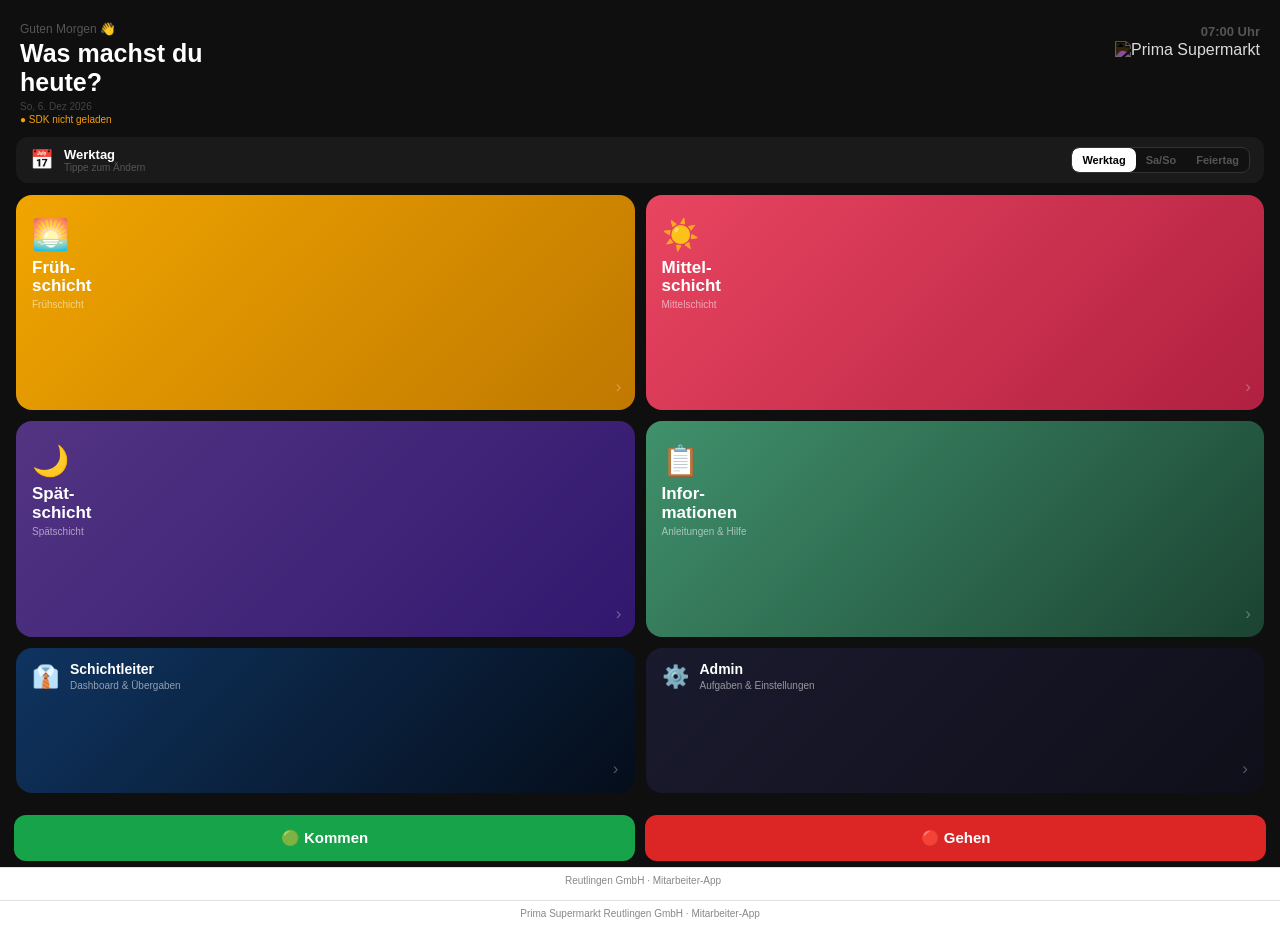
==== commit b352c120: "Add files via upload" ====
--- a/index.html
+++ b/index.html
@@ -243,6 +243,7 @@
       </div>
     </div>
   </div>
+  <div id="gs-home-banner" style="display:none;margin:0 16px 4px;"></div>
   <div class="tiles">
     <div class="tile t-early" id="tile-early">
       <div><div class="tile-ico">🌅</div><div class="tile-lbl">Früh-<br>schicht</div><div class="tile-sub">Frühschicht</div></div>
@@ -943,6 +944,7 @@
     'ubergaben': ubergaben,
     'umsatzData': umsatzData,
     'tempHistory': tempHistory,
+    'clHistory': clHistory,
     'slushHistory': slushHistory,
     'kaffeeHistory': kaffeeHistory,
     'waschHistory': waschHistory,
@@ -956,6 +958,9 @@
     'maKompetenzen': maKompetenzen,
     'slTasks': slTasks,
     'names': names,
+    'gsTermine': gsTermine,
+    'gsSettings': gsSettings,
+    'gsConfirmations': gsConfirmations,
   };
   Object.keys(dataMap).forEach(function(key) {
     try {
@@ -973,6 +978,7 @@
   'ubergaben',
   'umsatzData',
   'clState',
+  'clHistory',
   'slCheckState',
   'tempHistory',
   'slushHistory',
@@ -1008,7 +1014,10 @@
   'dienstplan',
   'names',
   'DP',
-  'rollenAufgaben'
+  'rollenAufgaben',
+  'gsTermine',
+  'gsSettings',
+  'gsConfirmations'
 ];
 
 function fbSave(key, val) {
@@ -1041,6 +1050,10 @@
         break;
       }
       case 'tempHistory':        tempHistory = val; break;
+      case 'clHistory':
+        if(Array.isArray(val)) clHistory = val;
+        if(window._slLoggedIn){ try{ renderChecklistWochenuebersicht(); }catch(e){} }
+        break;
       case 'slushHistory':       slushHistory = val; break;
       case 'kaffeeHistory':      kaffeeHistory = val; break;
       case 'waschHistory':       waschHistory = val; break;
@@ -1163,6 +1176,24 @@
         return; // Nicht weiter in localStorage speichern
       case 'adminPw':            if(val&&typeof val==='string'&&val.length>=3){ ADMIN_PW=val; localStorage.setItem('prima_adminPw',val); } break;
       case 'slPw':               if(val&&typeof val==='string'&&val.length>=3){ SL_PW=val; localStorage.setItem('prima_slPw',val); } break;
+      case 'gsTermine':
+        if(Array.isArray(val)) gsTermine = val;
+        try{ gsRenderHomeBanner(); }catch(e){}
+        try{ if(st.name) renderCL(); }catch(e){}
+        try{ if(window._slLoggedIn) renderSL(); }catch(e){}
+        break;
+      case 'gsSettings':
+        if(val && typeof val==='object') gsSettings = val;
+        try{ gsRenderHomeBanner(); }catch(e){}
+        try{ if(st.name) renderCL(); }catch(e){}
+        try{ if(window._slLoggedIn) renderSL(); }catch(e){}
+        break;
+      case 'gsConfirmations':
+        if(Array.isArray(val)) gsConfirmations = val;
+        try{ gsRenderHomeBanner(); }catch(e){}
+        try{ if(st.name) renderCL(); }catch(e){}
+        try{ if(window._slLoggedIn) renderSL(); }catch(e){}
+        break;
     }
     // Save to localStorage as cache
     try { localStorage.setItem('prima_'+key, JSON.stringify(val)); } catch(e) {}
@@ -1649,6 +1680,10 @@
 
 // tempHistory: [{date, name(MA), readings:[{deviceId, ist, ok, abweichung}], ts}]
 let tempHistory = lsLoad('tempHistory', []);
+// clHistory: Wochen-/Verlaufsübersicht der Checklisten-Erledigung, ein Eintrag pro
+// Mitarbeiter pro Tag (archiviert beim nächtlichen Reset, siehe doMidnightReset):
+// [{date:'2026-07-14', name:'Nino', schicht:'early', rolle:'frueh_verkauf', done:8, total:8, allDone:true}]
+let clHistory = lsLoad('clHistory', []);
 // tempCurrentSession: deviceId → {ist, ok}
 let tempCurrentSession = {};
 // slushHistory: [{date, name, ts}]
@@ -1845,24 +1880,241 @@
 // STATE
 // ═══════════════════════════════════════════
 let st={day:'wt',schicht:'early',bereich:'bake',startTime:'',name:'',rolle:'kasse'};
-// clState beim Start: nur heutige Einträge aus localStorage laden
-let clState = (function(){
+// clState IMMER über diese Funktion aus localStorage laden – filtert zuverlässig
+// auf den heutigen Tag, egal ob beim App-Start, bei Login oder beim Sitzungs-Resume.
+// BUGFIX: früher wurde clState an mehreren Stellen (startCL, "Zur aktiven Liste gehen")
+// roh via lsLoad('clState',{}) neu geladen OHNE Datumsfilter – dadurch konnten
+// Häkchen von gestern (oder von einem anderen Mitarbeiter) an einem neuen Tag
+// wieder auftauchen. Jetzt läuft jeder Ladevorgang über denselben Filter.
+function loadClStateToday(){
   var raw = lsLoad('clState', {});
   var today = new Date().toISOString().slice(0,10);
   var filtered = {};
   Object.keys(raw).forEach(function(k){
     var e = raw[k];
     if(e && e.date) { if(e.date === today) filtered[k] = e; }
-    else filtered[k] = e; // kein date-Feld → altes Format, vorsichtig behalten
+    // kein date-Feld → altes Format ohne Datum wird NICHT mehr automatisch übernommen,
+    // da es sonst dauerhaft als "erledigt" hängen bleiben kann. Im Zweifel: neu abhaken.
   });
   return filtered;
-})();
+}
+// clState beim Start: nur heutige Einträge aus localStorage laden
+let clState = loadClStateToday();
 let activeLogins=lsLoad('activeLogins',{});  // name → {schicht, bereich, startTime, loginTs, clDone, clTotal}
 let bkState={};
 let bkParentId=null;
 let pendingDel=null,pendingDelType=null;
 let pwTarget='admin'; // 'admin' | 'sl'
 let ubPrepState={}; // ubItemText → 'ok'|'nok'
+
+// ═══════════════════════════════════════════
+// GELBE SÄCKE – ERINNERUNG
+// Intern wird nur der Abholtermin gespeichert. Der Erinnerungstag
+// ergibt sich automatisch als "Abholtermin minus 1 Kalendertag".
+// Alle Datumsberechnungen erfolgen in der Zeitzone Europe/Berlin.
+// ═══════════════════════════════════════════
+const GS_DEFAULT_TERMINE = [
+  '2026-01-08','2026-01-21','2026-02-04','2026-02-18','2026-03-04','2026-03-18',
+  '2026-04-01','2026-04-15','2026-04-29','2026-05-13','2026-05-28','2026-06-10',
+  '2026-06-24','2026-07-08','2026-07-22','2026-08-05','2026-08-19','2026-09-02',
+  '2026-09-16','2026-09-30','2026-10-14','2026-10-28','2026-11-11','2026-11-25',
+  '2026-12-09','2026-12-22'
+].map(function(d,i){ return {id:'gs'+i, datum:d}; }); // datum = Abholtermin (YYYY-MM-DD)
+
+let gsTermine = lsLoad('gsTermine', GS_DEFAULT_TERMINE);
+if(!Array.isArray(gsTermine) || !gsTermine.length) gsTermine = GS_DEFAULT_TERMINE;
+let gsSettings = lsLoad('gsSettings', {enabled:true, testMode:false});
+if(!gsSettings || typeof gsSettings!=='object') gsSettings = {enabled:true, testMode:false};
+let gsConfirmations = lsLoad('gsConfirmations', []); // [{id,name,reminderDatum,pickupDatum,zeit,ts,schicht,checkliste}]
+if(!Array.isArray(gsConfirmations)) gsConfirmations = [];
+let gsEditId = null;
+// Stellt sicher, dass die drei Gelbe-Säcke-Variablen immer den richtigen Typ haben,
+// egal was zuvor aus localStorage/Firebase hineingeschrieben wurde (defensiv gegen
+// kaputte/alte Datensätze – verhindert Abstürze beim Rendern von Admin/SL/Checkliste).
+function gsNormalize(){
+  // Absichtlich sehr defensiv: diese Funktion wird bei jedem Render von
+  // Home/Checkliste/SL/Admin aufgerufen und darf UNTER KEINEN UMSTÄNDEN
+  // eine Exception werfen, da das sonst den kompletten Login/Render-Vorgang
+  // blockieren könnte (z.B. wenn Firebase kaputte/fehlende Daten liefert).
+  try{
+    if(!Array.isArray(gsTermine)) gsTermine = GS_DEFAULT_TERMINE;
+    if(!gsSettings || typeof gsSettings!=='object') gsSettings = {enabled:true, testMode:false};
+    if(!Array.isArray(gsConfirmations)) gsConfirmations = [];
+  } catch(e){
+    console.warn('[gsNormalize] Fehler, setze auf Standardwerte zurück:', e);
+    try{ gsTermine = GS_DEFAULT_TERMINE; }catch(e2){}
+    try{ gsSettings = {enabled:true, testMode:false}; }catch(e2){}
+    try{ gsConfirmations = []; }catch(e2){}
+  }
+}
+
+// Heutiges Datum (Kalendertag) in Europe/Berlin, unabhängig von Geräte-Zeitzone
+function gsBerlinDateStr(d){
+  d = d || new Date();
+  try{
+    const parts = new Intl.DateTimeFormat('en-CA', {timeZone:'Europe/Berlin', year:'numeric', month:'2-digit', day:'2-digit'}).formatToParts(d);
+    const map={}; parts.forEach(function(p){ map[p.type]=p.value; });
+    return map.year+'-'+map.month+'-'+map.day;
+  } catch(e){ return d.toISOString().slice(0,10); }
+}
+// Reine Kalender-Arithmetik auf 'YYYY-MM-DD'-Strings (DST-sicher, da über UTC gerechnet wird)
+function gsAddDaysStr(dateStr, n){
+  try{
+    const p = String(dateStr).split('-').map(Number);
+    if(p.length!==3 || p.some(isNaN)) return dateStr;
+    const nd = new Date(Date.UTC(p[0], p[1]-1, p[2]) + n*86400000);
+    return nd.getUTCFullYear()+'-'+String(nd.getUTCMonth()+1).padStart(2,'0')+'-'+String(nd.getUTCDate()).padStart(2,'0');
+  } catch(e){ return dateStr; }
+}
+function gsFmtDate(dateStr){
+  try{
+    if(!dateStr) return '';
+    const p = String(dateStr).split('-'); const mo=['Jan','Feb','Mär','Apr','Mai','Jun','Jul','Aug','Sep','Okt','Nov','Dez'];
+    if(p.length!==3) return String(dateStr);
+    return parseInt(p[2],10)+'. '+mo[parseInt(p[1],10)-1]+' '+p[0];
+  } catch(e){ return String(dateStr||''); }
+}
+// Liefert den Erinnerungstag (Abholtermin - 1 Kalendertag) zu einem Termin
+function gsReminderDayStr(termin){ try{ return termin ? gsAddDaysStr(termin.datum,-1) : null; }catch(e){ return null; } }
+// Liefert den aktuell aktiven Termin (dessen Erinnerungstag heute ist) oder null
+function gsGetActiveTermin(){
+  try{
+    gsNormalize();
+    if(!gsSettings || (!gsSettings.enabled && !gsSettings.testMode)) return null;
+    if(!Array.isArray(gsTermine) || !gsTermine.length) return null;
+    const today = gsBerlinDateStr();
+    if(gsSettings.testMode){
+      // Testmodus: zeigt den nächsten bevorstehenden (oder aktuellen) Termin sofort an
+      const upcoming = gsTermine.filter(function(t){ return t && t.datum && t.datum >= today; }).sort(function(a,b){ return a.datum<b.datum?-1:1; });
+      return upcoming[0] || gsTermine.slice().sort(function(a,b){return a.datum<b.datum?-1:1;})[0] || null;
+    }
+    return gsTermine.find(function(t){ return t && t.datum && gsReminderDayStr(t)===today; }) || null;
+  } catch(e){ console.warn('[gsGetActiveTermin] Fehler:', e); return null; }
+}
+function gsHasConfirmed(name, reminderDay){
+  try{
+    if(!name || !reminderDay || !Array.isArray(gsConfirmations)) return false;
+    return gsConfirmations.some(function(c){ return c && c.name===name && c.reminderDatum===reminderDay; });
+  } catch(e){ return false; }
+}
+function gsConfirmationsForDay(reminderDay){
+  try{
+    if(!Array.isArray(gsConfirmations)) return [];
+    return gsConfirmations.filter(function(c){ return c && c.reminderDatum===reminderDay; });
+  } catch(e){ return []; }
+}
+function gsConfirm(){
+  try{
+    const termin = gsGetActiveTermin();
+    if(!termin || !st.name) return;
+    const reminderDay = gsReminderDayStr(termin);
+    if(gsHasConfirmed(st.name, reminderDay)) return; // gilt nur für den jeweiligen Mitarbeiter, einmal genügt
+    const now = new Date();
+    gsConfirmations.push({
+      id: 'gsc'+Date.now(),
+      name: st.name,
+      reminderDatum: reminderDay,
+      pickupDatum: termin.datum,
+      zeit: now.toLocaleTimeString('de-DE',{hour:'2-digit',minute:'2-digit'}),
+      ts: now.toLocaleString('de-DE'),
+      schicht: st.schicht||'',
+      checkliste: st.bereich||st.rolle||''
+    });
+    try{ lsSave('gsConfirmations', gsConfirmations); }catch(e){}
+    try{ fbSave('gsConfirmations', gsConfirmations); }catch(e){}
+  } catch(e){ console.warn('[gsConfirm] Fehler:', e); }
+}
+// Baut das gelbe Warnfeld. Zeigt Bestätigungs-Button falls ein Mitarbeiter angemeldet ist
+// und noch nicht bestätigt hat; sonst den "bestätigt"-Hinweis. Gibt null zurück wenn kein
+// Termin aktiv ist.
+function gsBuildBanner(){
+ try{
+  const termin = gsGetActiveTermin();
+  if(!termin) return null;
+  const reminderDay = gsReminderDayStr(termin);
+  const confirmed = st.name ? gsHasConfirmed(st.name, reminderDay) : false;
+  const wrap = document.createElement('div');
+  wrap.style.cssText = 'background:#fff8d6;border:3px solid #f2c200;border-radius:14px;padding:14px 16px;margin-bottom:12px;box-shadow:0 2px 10px rgba(0,0,0,.08);';
+  wrap.innerHTML =
+    '<div style="display:flex;align-items:flex-start;gap:10px;">'+
+      '<div style="font-size:26px;line-height:1;">⚠️</div>'+
+      '<div style="flex:1;">'+
+        '<div style="font-size:15px;font-weight:900;color:#7a5b00;">Achtung: Gelbe Säcke rausstellen!</div>'+
+        '<div style="font-size:12.5px;color:#5c4600;margin-top:4px;line-height:1.4;">Morgen ('+gsFmtDate(termin.datum)+') werden die Gelben Säcke abgeholt. Bitte heute noch alle Gelben Säcke vollständig nach draußen stellen.</div>'+
+      '</div>'+
+    '</div>';
+  if(st.name){
+    if(confirmed){
+      const conf = gsConfirmations.find(function(c){ return c.name===st.name && c.reminderDatum===reminderDay; });
+      const badge=document.createElement('div');
+      badge.style.cssText='margin-top:10px;font-size:12px;font-weight:800;color:#15803d;background:#dcfce7;border-radius:8px;padding:7px 10px;display:inline-block;';
+      badge.textContent='✅ Von dir bestätigt'+(conf?(' · '+conf.zeit+' Uhr'):'');
+      wrap.appendChild(badge);
+    } else {
+      const btn=document.createElement('button');
+      btn.style.cssText='margin-top:10px;width:100%;background:#f2c200;color:#3d2e00;border:none;border-radius:10px;padding:12px;font-size:13px;font-weight:800;cursor:pointer;font-family:inherit;touch-action:manipulation;';
+      btn.textContent='✅ Hinweis gelesen und verstanden';
+      btn.addEventListener('click', function(e){
+        e.stopPropagation();
+        gsConfirm();
+        try{ renderCL(); }catch(e2){}
+        try{ gsRenderHomeBanner(); }catch(e2){}
+        try{ if(window._slLoggedIn) renderSL(); }catch(e2){}
+      });
+      wrap.appendChild(btn);
+    }
+  }
+  return wrap;
+ } catch(e){ console.warn('[gsBuildBanner] Fehler, Banner wird übersprungen:', e); return null; }
+}
+// Rendert das Banner auf der Startseite (auch ohne Login sichtbar)
+function gsRenderHomeBanner(){
+  try{
+    gsNormalize();
+    const box=document.getElementById('gs-home-banner');
+    if(!box) return;
+    box.innerHTML='';
+    const el=gsBuildBanner();
+    if(el){ box.style.display='block'; box.appendChild(el); }
+    else { box.style.display='none'; }
+  } catch(e){ console.warn('[gsRenderHomeBanner] Fehler, Banner wird übersprungen:', e); }
+}
+// Übersichts-Card für die Schichtleiterkonsole: wer hat bestätigt, wer nicht
+function gsRenderSLCard(body){
+ try{
+  gsNormalize();
+  const termin = gsGetActiveTermin();
+  const card=document.createElement('div');
+  card.style.cssText='background:#fff;border-radius:13px;padding:14px 16px;box-shadow:0 2px 8px rgba(0,0,0,.07);margin-bottom:12px;border-left:4px solid #f2c200;';
+  if(!termin){
+    card.innerHTML='<div style="font-size:12px;font-weight:700;color:#666;text-transform:uppercase;letter-spacing:0.5px;margin-bottom:6px;">🟡 Gelbe Säcke</div><div style="font-size:12px;color:#aaa;">Heute keine Erinnerung aktiv.</div>';
+    body.appendChild(card);
+    return;
+  }
+  const reminderDay = gsReminderDayStr(termin);
+  const todayBerlin = gsBerlinDateStr();
+  const todayLogins = (Array.isArray(names)?names:[]).filter(function(n){ return activeLogins[n] && activeLogins[n].aktiv!==false && activeLogins[n].datum===todayBerlin; });
+  const confirmedList = gsConfirmationsForDay(reminderDay);
+  const confirmedNames = confirmedList.map(function(c){ return c.name; });
+  const missing = todayLogins.filter(function(n){ return confirmedNames.indexOf(n)===-1; });
+  let html = '<div style="font-size:12px;font-weight:700;color:#666;text-transform:uppercase;letter-spacing:0.5px;margin-bottom:8px;">🟡 Gelbe Säcke – Abholung '+gsFmtDate(termin.datum)+'</div>';
+  html += '<div style="font-size:12px;color:#444;margin-bottom:8px;">✅ '+confirmedList.length+' bestätigt'+(missing.length?' · ⏳ '+missing.length+' noch offen':' · alle angemeldeten Mitarbeiter haben bestätigt')+'</div>';
+  if(confirmedList.length){
+    html += '<div style="font-size:11px;font-weight:700;color:#888;margin-bottom:4px;">Bestätigt:</div>';
+    confirmedList.forEach(function(c){
+      html += '<div style="font-size:12px;color:#15803d;margin-bottom:2px;">✓ '+c.name+' · '+c.zeit+' Uhr'+(c.schicht?' · '+c.schicht:'')+(c.checkliste?' · '+c.checkliste:'')+'</div>';
+    });
+  }
+  if(missing.length){
+    html += '<div style="font-size:11px;font-weight:700;color:#888;margin:8px 0 4px;">Angemeldet, aber noch nicht bestätigt:</div>';
+    missing.forEach(function(n){
+      html += '<div style="font-size:12px;color:#b45309;margin-bottom:2px;">• '+n+'</div>';
+    });
+  }
+  card.innerHTML = html;
+  body.appendChild(card);
+ } catch(e){ console.warn('[gsRenderSLCard] Fehler, Karte wird übersprungen:', e); }
+}
 
 // ═══════════════════════════════════════════
 // CLOCK
@@ -1933,7 +2185,7 @@
   });
 }
 
-function safeTick(){try{tick();renderHomeActiveCL();}catch(e){}} safeTick();setInterval(safeTick,30000);
+function safeTick(){try{tick();renderHomeActiveCL();}catch(e){} try{gsRenderHomeBanner();}catch(e){}} safeTick();setInterval(safeTick,30000);
 // SL-Dashboard Live-Refresh alle 20 Sekunden wenn geöffnet
 setInterval(function(){
   try{
@@ -1953,9 +2205,57 @@
 // Zeigt einen Einrichtungs-Assistenten.
 // ═══════════════════════════════════════════
 function checkFirstRun() {
-  if(ADMIN_PW && SL_PW) return; // Bereits eingerichtet
-  // Sofort zeigen – kein setTimeout nötig, DOM ist bereits bereit
-  showFirstRunSetup();
+  // WICHTIG: Diese App läuft auch auf den privaten Handys der Mitarbeiter (jeweils
+  // eigener, leerer localStorage). Die PINs sind aber bereits zentral in Firebase
+  // gespeichert. Früher wurde hier nur der LOKALE Stand (ADMIN_PW/SL_PW) geprüft –
+  // das führte zu einem Race Condition: Firebase hatte die PINs oft noch nicht
+  // geladen (asynchron!), also dachte die App fälschlich "nicht eingerichtet" und
+  // zeigte Mitarbeitern den Admin-Einrichtungsdialog. Jetzt wird VOR jeder Anzeige
+  // aktiv und direkt bei Firebase nachgefragt, ob die PINs dort schon existieren.
+  if(ADMIN_PW && SL_PW) return; // Bereits lokal bekannt – nichts zu tun
+
+  // Bis zu ~6 Sekunden auf eine Firebase-Verbindung warten (Handy kann langsames
+  // Netz haben), dann live bei Firebase nachfragen, BEVOR der Dialog gezeigt wird.
+  let waited = 0;
+  const waitForFb = function(){
+    if(fbReady && db){
+      Promise.all([
+        db.collection('prima').doc('adminPw').get().catch(function(){ return null; }),
+        db.collection('prima').doc('slPw').get().catch(function(){ return null; })
+      ]).then(function(docs){
+        try{
+          const adminDoc = docs[0], slDoc = docs[1];
+          if(adminDoc && adminDoc.exists){
+            try{ const v = JSON.parse(adminDoc.data().data); if(v&&v.length>=3){ ADMIN_PW=v; localStorage.setItem('prima_adminPw',v); } }catch(e){}
+          }
+          if(slDoc && slDoc.exists){
+            try{ const v = JSON.parse(slDoc.data().data); if(v&&v.length>=3){ SL_PW=v; localStorage.setItem('prima_slPw',v); } }catch(e){}
+          }
+        }catch(e){}
+        // Nur noch anzeigen, wenn WIRKLICH bei Firebase (und lokal) nichts existiert –
+        // also ein echtes Erststart-Szenario, kein Mitarbeiter-Handy mit bereits
+        // eingerichtetem Firebase-Projekt.
+        if(!ADMIN_PW || !SL_PW){ showFirstRunSetup(); }
+      }).catch(function(){
+        // Firebase-Anfrage fehlgeschlagen (z.B. Berechtigungsfehler) – im Zweifel
+        // NICHT den Dialog zeigen, um Mitarbeiter nicht fälschlich als Admin zu behandeln.
+        console.warn('[checkFirstRun] Firebase-Abfrage fehlgeschlagen, Setup-Dialog wird sicherheitshalber NICHT gezeigt.');
+      });
+      return;
+    }
+    waited += 200;
+    if(waited >= 6000){
+      // Kein Firebase nach 6s erreichbar (z.B. komplett offline UND noch nie synchronisiert).
+      // Nur dann den alten, rein lokalen Check als letzten Fallback verwenden.
+      if(!ADMIN_PW || !SL_PW){
+        console.warn('[checkFirstRun] Kein Firebase erreichbar, verwende lokalen Fallback-Check.');
+        showFirstRunSetup();
+      }
+      return;
+    }
+    setTimeout(waitForFb, 200);
+  };
+  waitForFb();
 }
 
 function showFirstRunSetup() {
@@ -2016,6 +2316,36 @@
 // ═══════════════════════════════════════════
 function doMidnightReset(){
   const todayStr = new Date().toISOString().slice(0,10);
+  // ── Archivierung: bevor activeLogins gelöscht wird, den Tag der gerade
+  // zu Ende gegangenen Schicht(en) in clHistory sichern. Basis: die "datum"-
+  // Angabe im jeweiligen Login-Eintrag (= der Tag, an dem gearbeitet wurde). ──
+  try {
+    Object.keys(activeLogins||{}).forEach(function(name){
+      const login = activeLogins[name];
+      if(!login || !login.datum) return;
+      // Schon archiviert? (z.B. durch zwischenzeitlichen Reload) → nicht doppelt anlegen
+      const already = clHistory.some(function(h){ return h.date===login.datum && h.name===name; });
+      if(already) return;
+      const total = login.clTotal||0;
+      const done  = login.clDone||0;
+      clHistory.push({
+        date: login.datum,
+        name: name,
+        schicht: login.schicht||'',
+        rolle: login.rolle||login.bereich||'',
+        done: done,
+        total: total,
+        allDone: total>0 && done>=total
+      });
+    });
+    // 14 Tage Aufbewahrung
+    const cutoff = new Date(); cutoff.setDate(cutoff.getDate()-14);
+    const cutoffStr = cutoff.toISOString().slice(0,10);
+    clHistory = clHistory.filter(function(h){ return h.date >= cutoffStr; });
+    lsSave('clHistory', clHistory);
+    fbSave('clHistory', clHistory);
+  } catch(e){ console.warn('[Prima] clHistory-Archivierung fehlgeschlagen', e); }
+
   activeLogins = {};
   clState      = {};
   slCheckState = {};
@@ -2037,6 +2367,7 @@
   // 4. UI sofort aktualisieren
   try{ renderHomeActiveCL(); }catch(e){}
   try{ if(window._slLoggedIn) renderSL(); }catch(e){}
+  try{ gsRenderHomeBanner(); }catch(e){}
   console.log('[Prima] Tages-Reset durchgeführt um', new Date().toLocaleTimeString('de-DE'));
 }
 
@@ -2305,7 +2636,7 @@
         st.name=name; st.schicht=aktivSession.schicht||'';
         st.rolle=aktivSession.rolle||aktivSession.bereich||'';
         st.bereich=aktivSession.bereich||'';
-        clState=lsLoad('clState',{});
+        clState=loadClStateToday();
         try{renderCL();}catch(e){}
         go('s-cl');
       });
@@ -2453,7 +2784,13 @@
   }
 }
 function startCL(name){
-  st.name=name;
+  // WICHTIG (fail-safe): Der komplette Funktionskörper läuft in try/catch mit einem
+  // finally-Block, der go('s-cl') GARANTIERT aufruft. So kann ein Fehler in irgendeinem
+  // Teilschritt (z.B. Firebase-Sync, Schwarzes Brett, ein Zusatzfeature wie Gelbe Säcke)
+  // nie mehr dazu führen, dass nach der PIN-Eingabe scheinbar "nichts passiert" – der
+  // Bildschirmwechsel zur Checkliste findet in jedem Fall statt.
+  try{
+    st.name=name;
     // Sofort Session als aktiv markieren (vor finishLogin)
     if(!activeLogins[name]) activeLogins[name]={};
     activeLogins[name].schicht = st.schicht||'';
@@ -2462,37 +2799,48 @@
     activeLogins[name].datum   = new Date().toISOString().slice(0,10);
     activeLogins[name].aktiv   = true;
     activeLogins[name].loginTs = new Date().toLocaleTimeString('de-DE',{hour:'2-digit',minute:'2-digit'});
-    lsSave('activeLogins',activeLogins);
-    fbSave('activeLogins',activeLogins);
-  // clState komplett aus localStorage laden – kein Datum-Filter
-  // Der Stand gehört dem Mitarbeiter und bleibt bis er explizit gelöscht wird
-  clState = lsLoad('clState', {});
-  updateBadges();
-  // Show Schwarzes Brett if unconfirmed messages (nur zeitlich aktive)
-  const _todayBrett = new Date().toISOString().slice(0,10);
-  const unconfMsgs=schwarzesBrett.filter(function(m){
-    if(!m.aktiv) return false;
-    if(m.vonDatum && _todayBrett < m.vonDatum) return false;
-    if(m.bisDatum && _todayBrett > m.bisDatum) return false;
-    return !(m.bestaetigt && m.bestaetigt.includes(st.name));
-  });
-  if(unconfMsgs.length){
-    // Statt alert: direkt zum Brett navigieren
-    setTimeout(function(){ openBrett(); }, 400);
-  }
-  // Restore any weekly task completions for today
-  const todayKey=new Date().toISOString().slice(0,10);
-  Object.keys(weeklyCheckState).forEach(k=>{
-    if(k.includes(todayKey)) clState[k]=weeklyCheckState[k];
-  });
-  try{ renderCL(); }catch(e){ console.error('renderCL error:',e); }
-  go('s-cl');
-  const openUB=ubergaben.find(u=>u.status==='open');
-  const ubBanner=document.getElementById('ub-open-banner'); if(ubBanner) ubBanner.style.display=openUB?'flex':'none';
-  const clHdr=document.getElementById('cl-hdr'); if(clHdr) clHdr.style.background=st.bereich==='bake'?'#b45309':'var(--black)';
-  const rollenLabels = {bake:'🥐 Bake-Off',kasse:'🛒 Kasse',regal:'📦 Regale',lager:'🏭 Lager',springer:'🔄 Springer',bake_off:'🥐 Bake-Off',frueh_verkauf:'🛒 Frühschicht Verkauf',mittel:'☀️ Mittelschicht',spaet_verkauf:'🛒 Spätschicht Verkauf',spaet_service:'🧹 Spätschicht Service',sl:'⭐ Schichtleiter'};
-  $text('cl-lbl', slbls[st.schicht]+' · '+(rollenLabels[st.rolle]||st.rolle||''));
-  go('s-cl');
+    try{ lsSave('activeLogins',activeLogins); }catch(e){}
+    try{ fbSave('activeLogins',activeLogins); }catch(e){}
+    // clState IMMER auf den heutigen Tag gefiltert laden (loadClStateToday).
+    // Frühere Version lud hier den kompletten, ungefilterten Stand aus localStorage –
+    // dadurch erschienen Häkchen von gestern (oder von anderen Mitarbeitern) sofort
+    // wieder als "bereits erledigt", sobald sich jemand neu in eine Checkliste einloggte.
+    clState = loadClStateToday();
+    try{ updateBadges(); }catch(e){ console.warn('[startCL] updateBadges Fehler:', e); }
+    // Show Schwarzes Brett if unconfirmed messages (nur zeitlich aktive)
+    try{
+      const _todayBrett = new Date().toISOString().slice(0,10);
+      const unconfMsgs=(Array.isArray(schwarzesBrett)?schwarzesBrett:[]).filter(function(m){
+        if(!m.aktiv) return false;
+        if(m.vonDatum && _todayBrett < m.vonDatum) return false;
+        if(m.bisDatum && _todayBrett > m.bisDatum) return false;
+        return !(m.bestaetigt && m.bestaetigt.includes(st.name));
+      });
+      if(unconfMsgs.length){
+        // Statt alert: direkt zum Brett navigieren
+        setTimeout(function(){ try{ openBrett(); }catch(e){} }, 400);
+      }
+    }catch(e){ console.warn('[startCL] Schwarzes Brett Fehler:', e); }
+    // Restore any weekly task completions for today
+    try{
+      const todayKey=new Date().toISOString().slice(0,10);
+      Object.keys(weeklyCheckState).forEach(k=>{
+        if(k.includes(todayKey)) clState[k]=weeklyCheckState[k];
+      });
+    }catch(e){ console.warn('[startCL] weeklyCheckState Fehler:', e); }
+    try{ renderCL(); }catch(e){ console.error('[startCL] renderCL error:',e); }
+    try{
+      const openUB=ubergaben.find(u=>u.status==='open');
+      const ubBanner=document.getElementById('ub-open-banner'); if(ubBanner) ubBanner.style.display=openUB?'flex':'none';
+      const clHdr=document.getElementById('cl-hdr'); if(clHdr) clHdr.style.background=st.bereich==='bake'?'#b45309':'var(--black)';
+      const rollenLabels = {bake:'🥐 Bake-Off',kasse:'🛒 Kasse',regal:'📦 Regale',lager:'🏭 Lager',springer:'🔄 Springer',bake_off:'🥐 Bake-Off',frueh_verkauf:'🛒 Frühschicht Verkauf',mittel:'☀️ Mittelschicht',spaet_verkauf:'🛒 Spätschicht Verkauf',spaet_service:'🧹 Spätschicht Service',sl:'⭐ Schichtleiter'};
+      $text('cl-lbl', slbls[st.schicht]+' · '+(rollenLabels[st.rolle]||st.rolle||''));
+    }catch(e){ console.warn('[startCL] Header-Update Fehler:', e); }
+  } catch(e){
+    console.error('[startCL] Unerwarteter Fehler, Weiterleitung erfolgt trotzdem:', e);
+  } finally {
+    go('s-cl');
+  }
 }
 
 function showStartTimeDialog(name) { finishLogin(); return; // Startzeit-Dialog deaktiviert
@@ -2746,6 +3094,7 @@
 }
 
 function renderCL(){
+  gsNormalize();
   const myTasks=getMyTasks();
   // Fortschritt in activeLogins speichern
   if(st.name && activeLogins[st.name]){
@@ -2757,6 +3106,12 @@
     fbSave('activeLogins',activeLogins);
   }
   const body=document.getElementById('cl-body');if(!body)return;body.innerHTML='';
+
+  // ── GELBE SÄCKE ERINNERUNG (höchste Priorität, ganz oben) ──
+  try{
+    const gsBanner=gsBuildBanner();
+    if(gsBanner) body.appendChild(gsBanner);
+  }catch(e){}
 
   // ── BESTELLUNGEN BANNER (ganz oben) ──
   (function(){
@@ -2849,8 +3204,29 @@
   });
   const requiredDone = requiredTasks.filter(t=>clState[t.id]&&clState[t.id].status).length;
   const allDone = requiredDone === requiredTasks.length && requiredTasks.length > 0;
-  $style('cl-done', 'display', allDone?'block':'none');
-  $style('ub-btn', 'display', allDone?'block':'none');
+
+  // Gelbe Säcke: Checkliste darf nicht abgeschlossen werden, solange der angemeldete
+  // Mitarbeiter die Erinnerung an einem aktiven Erinnerungstag noch nicht bestätigt hat.
+  // WICHTIG (fail-safe): Falls diese Prüfung aus irgendeinem Grund crasht (z.B. wegen
+  // kaputter Firebase-Daten), darf sie NIEMALS den "Fertig"-Button dauerhaft verstecken.
+  // Im Fehlerfall wird also NICHT blockiert (gsBlocked=false), damit ein Bug in diesem
+  // Zusatzfeature nie die eigentliche Kernfunktion (Checkliste abschließen) lahmlegt.
+  let gsBlocked = false;
+  try{
+    const gsActiveTermin = gsGetActiveTermin();
+    gsBlocked = !!(gsActiveTermin && st.name && !gsHasConfirmed(st.name, gsReminderDayStr(gsActiveTermin)));
+  } catch(e){ console.warn('[renderCL/gsBlocked] Fehler, Checkliste wird NICHT blockiert:', e); gsBlocked = false; }
+  const canFinish = allDone && !gsBlocked;
+  $style('cl-done', 'display', canFinish?'block':'none');
+  $style('ub-btn', 'display', canFinish?'block':'none');
+  if(allDone && gsBlocked){
+    try{
+      const gsHint=document.createElement('div');
+      gsHint.style.cssText='background:#fff3cd;border:2px solid #f2c200;border-radius:12px;padding:12px 14px;margin-top:4px;font-size:12px;font-weight:700;color:#7a5b00;text-align:center;';
+      gsHint.textContent='⚠️ Bitte zuerst oben den Hinweis zu den Gelben Säcken bestätigen, um die Checkliste abzuschließen.';
+      body.appendChild(gsHint);
+    } catch(e){}
+  }
 
   // Check for escalations
   checkEscalations(myTasks);
@@ -4391,10 +4767,191 @@
   openOv('ov-pw');
 }
 
+// ═══════════════════════════════════════════
+// CHECKLISTEN-ÜBERSICHT (SL-Dashboard)
+// Zeigt pro Mitarbeiter, ob heute eine Checkliste läuft, wie weit sie ist,
+// oder ob der Mitarbeiter heute überhaupt nicht eingeloggt/aktiv war.
+// Ziel: SL sieht auf einen Blick, wer die Checkliste nutzt und wer nicht.
+// ═══════════════════════════════════════════
+// ═══════════════════════════════════════════
+// WOCHENÜBERSICHT CHECKLISTEN (Mo–Fr)
+// Zeigt pro Mitarbeiter, an wie vielen Arbeitstagen einer Woche die Checkliste
+// komplett abgeschlossen wurde. Basis: clHistory (archiviert jede Nacht beim
+// Reset) + für den heutigen Tag der Live-Stand aus activeLogins.
+// ═══════════════════════════════════════════
+let clWeekOffset = 0; // 0 = aktuelle Woche, -1 = letzte Woche, ...
+
+function getWeekDatesMoFr(offset){
+  const now = new Date();
+  const day = now.getDay(); // 0=So,1=Mo,...,6=Sa
+  const diffToMonday = (day===0 ? -6 : 1-day);
+  const monday = new Date(now);
+  monday.setHours(0,0,0,0);
+  monday.setDate(now.getDate()+diffToMonday+offset*7);
+  const dates=[];
+  for(let i=0;i<5;i++){
+    const d=new Date(monday);
+    d.setDate(monday.getDate()+i);
+    dates.push(d.toISOString().slice(0,10));
+  }
+  return dates;
+}
+
+function isoWeekNumber(dateStr){
+  const d = new Date(dateStr+'T00:00:00');
+  d.setDate(d.getDate()+4-(d.getDay()||7));
+  const yearStart = new Date(d.getFullYear(),0,1);
+  return Math.ceil((((d-yearStart)/86400000)+1)/7);
+}
+
+// Liefert die Checklisten-Ergebnisse aller Mitarbeiter für ein Datum:
+// - heutiges Datum → live aus activeLogins berechnet (noch nicht archiviert)
+// - vergangene Tage → aus clHistory (beim nächtlichen Reset archiviert)
+function getClResultsForDate(dateStr){
+  const today = new Date().toISOString().slice(0,10);
+  if(dateStr===today){
+    return (names||[]).map(function(n){
+      const login=activeLogins[n];
+      if(!login || login.datum!==today) return null;
+      const total=login.clTotal||0, done=login.clDone||0;
+      return {date:dateStr, name:n, schicht:login.schicht||'', rolle:login.rolle||login.bereich||'', done:done, total:total, allDone: total>0 && done>=total};
+    }).filter(Boolean);
+  }
+  return clHistory.filter(function(h){ return h.date===dateStr; });
+}
+
+function renderChecklistWochenuebersicht(){
+  const container = document.getElementById('cl-week-body');
+  if(!container) return;
+  const dates = getWeekDatesMoFr(clWeekOffset);
+  const dayLabels=['Mo','Di','Mi','Do','Fr'];
+
+  const byName = {};
+  dates.forEach(function(dateStr){
+    getClResultsForDate(dateStr).forEach(function(e){
+      if(!byName[e.name]) byName[e.name]={};
+      byName[e.name][dateStr]=e;
+    });
+  });
+
+  const allNames = Array.from(new Set((names||[]).concat(Object.keys(byName))));
+  const rows = allNames.map(function(n){
+    const days = dates.map(function(dateStr){ return (byName[n] && byName[n][dateStr]) || null; });
+    const workedDays = days.filter(Boolean).length;
+    const completeDays = days.filter(function(d){ return d && d.allDone; }).length;
+    return {name:n, days:days, workedDays:workedDays, completeDays:completeDays};
+  }).filter(function(r){ return r.workedDays>0; })
+    .sort(function(a,b){ return a.completeDays - b.completeDays; });
+
+  const wkStart = new Date(dates[0]+'T00:00:00').toLocaleDateString('de-DE',{day:'2-digit',month:'2-digit'});
+  const wkEnd   = new Date(dates[4]+'T00:00:00').toLocaleDateString('de-DE',{day:'2-digit',month:'2-digit'});
+
+  let html='';
+  html+='<div style="display:flex;align-items:center;justify-content:space-between;margin-bottom:10px;">';
+  html+='<button onclick="clWeekOffset--;renderChecklistWochenuebersicht();" style="background:#f4f4f4;border:none;border-radius:8px;padding:8px 12px;font-weight:800;cursor:pointer;font-family:inherit;">‹</button>';
+  html+='<div style="font-size:13px;font-weight:800;color:#111;">KW '+isoWeekNumber(dates[0])+' · '+wkStart+' – '+wkEnd+'</div>';
+  html+='<button '+(clWeekOffset>=0?'disabled style="opacity:.3;background:#f4f4f4;border:none;border-radius:8px;padding:8px 12px;font-weight:800;font-family:inherit;"':'style="background:#f4f4f4;border:none;border-radius:8px;padding:8px 12px;font-weight:800;cursor:pointer;font-family:inherit;"')+' onclick="clWeekOffset++;renderChecklistWochenuebersicht();">›</button>';
+  html+='</div>';
+
+  if(!rows.length){
+    html+='<div style="text-align:center;padding:20px 0;color:#9ca3af;font-size:13px;">Keine Daten für diese Woche'+(clWeekOffset===0?' (heute noch niemand eingeloggt).':'.')+'</div>';
+  } else {
+    html+='<div style="overflow-x:auto;"><table style="width:100%;border-collapse:collapse;font-size:12px;min-width:340px;">';
+    html+='<tr style="text-align:left;color:#888;"><th style="padding:4px 6px;font-weight:700;">Mitarbeiter</th>'+
+      dayLabels.map(function(l){return '<th style="padding:4px 6px;text-align:center;font-weight:700;">'+l+'</th>';}).join('')+
+      '<th style="padding:4px 6px;text-align:center;font-weight:700;">Komplett</th></tr>';
+    rows.forEach(function(r){
+      html+='<tr style="border-top:1px solid #f3f4f6;">';
+      html+='<td style="padding:6px;font-weight:700;color:#111;white-space:nowrap;">'+r.name+'</td>';
+      r.days.forEach(function(d){
+        let cell='<span style="color:#d1d5db;">–</span>';
+        if(d){
+          cell = d.allDone
+            ? '<span style="color:#16a34a;font-weight:800;">✓</span>'
+            : '<span style="color:#dc2626;font-weight:800;">'+d.done+'/'+d.total+'</span>';
+        }
+        html+='<td style="padding:6px;text-align:center;">'+cell+'</td>';
+      });
+      const pctColor = r.workedDays>0 && r.completeDays===r.workedDays ? '#16a34a' : (r.completeDays===0?'#dc2626':'#b45309');
+      html+='<td style="padding:6px;text-align:center;font-weight:800;color:'+pctColor+';">'+r.completeDays+' / '+r.workedDays+'</td>';
+      html+='</tr>';
+    });
+    html+='</table></div>';
+    const zeroRows = rows.filter(function(r){ return r.completeDays===0; });
+    if(zeroRows.length){
+      html+='<div style="font-size:12px;color:#dc2626;font-weight:700;margin-top:10px;">⚠ '+zeroRows.map(function(r){return r.name;}).join(', ')+' – diese Woche noch keine Checkliste komplett abgeschlossen.</div>';
+    }
+  }
+  container.innerHTML=html;
+}
+
+function buildChecklistUebersichtPanel(){
+  const wrap=document.createElement('div');
+  wrap.style.cssText='background:#fff;border-radius:13px;padding:14px 16px;box-shadow:0 2px 8px rgba(0,0,0,.07);margin-bottom:12px;';
+
+  const today = new Date().toISOString().slice(0,10);
+  const slbMap={'early':'Früh','mid':'Mittel','late':'Spät'};
+
+  const rows = (names||[]).map(function(n){
+    const login = activeLogins[n];
+    const heuteAktiv = login && login.datum===today && login.aktiv!==false;
+    if(!heuteAktiv){
+      return {name:n, status:'none'};
+    }
+    const total = login.clTotal||0;
+    const done  = login.clDone||0;
+    let status='progress';
+    if(total>0 && done===0) status='zero';       // eingeloggt, aber noch nichts abgehakt
+    if(total>0 && done>=total) status='done';
+    return {name:n, status:status, schicht:login.schicht, rolle:login.rolle||login.bereich, done:done, total:total, lastSeen:login.lastSeen||login.loginTs};
+  });
+
+  const notLoggedIn = rows.filter(r=>r.status==='none');
+  const zeroProgress = rows.filter(r=>r.status==='zero');
+  const inProgress   = rows.filter(r=>r.status==='progress');
+  const done         = rows.filter(r=>r.status==='done');
+
+  const order = zeroProgress.concat(notLoggedIn).concat(inProgress).concat(done);
+
+  let html='<div style="font-size:12px;font-weight:700;color:#666;text-transform:uppercase;letter-spacing:0.5px;margin-bottom:10px;">✅ Checklisten-Nutzung heute</div>';
+
+  if(notLoggedIn.length+zeroProgress.length===0){
+    html+='<div style="font-size:12px;color:#16a34a;font-weight:700;margin-bottom:8px;">Alle eingeloggten Mitarbeiter arbeiten aktiv an ihrer Checkliste.</div>';
+  } else {
+    const warnNames = zeroProgress.map(r=>r.name).concat(notLoggedIn.map(r=>r.name));
+    html+='<div style="font-size:12px;color:#dc2626;font-weight:700;margin-bottom:10px;">⚠ '+warnNames.length+' ohne aktive Checklisten-Nutzung: '+warnNames.join(', ')+'</div>';
+  }
+
+  order.forEach(function(r){
+    let dot='#9ca3af', label='Nicht eingeloggt heute';
+    if(r.status==='zero'){ dot='#dc2626'; label='Eingeloggt'+(slbMap[r.schicht]?' · '+slbMap[r.schicht]:'')+(r.rolle?' · '+r.rolle:'')+' – noch 0 Punkte abgehakt'; }
+    if(r.status==='progress'){ dot='#f59e0b'; label='In Arbeit'+(r.rolle?' · '+r.rolle:'')+' – '+r.done+' / '+r.total+' Punkte'; }
+    if(r.status==='done'){ dot='#16a34a'; label='Fertig'+(r.rolle?' · '+r.rolle:'')+' – '+r.done+' / '+r.total+' Punkte'; }
+    html+='<div style="display:flex;align-items:center;gap:9px;padding:7px 0;border-top:1px solid #f3f4f6;">'+
+      '<div style="width:9px;height:9px;border-radius:50%;background:'+dot+';flex-shrink:0;"></div>'+
+      '<div style="flex:1;min-width:0;">'+
+        '<div style="font-size:13px;font-weight:700;color:#111;">'+r.name+'</div>'+
+        '<div style="font-size:11px;color:#888;">'+label+(r.lastSeen?' · zuletzt '+r.lastSeen+' Uhr':'')+'</div>'+
+      '</div>'+
+    '</div>';
+  });
+
+  wrap.innerHTML=html;
+  return wrap;
+}
+
 function renderSL(){
+  gsNormalize();
   const body=document.getElementById('sl-tab-dash');
   if(!body) return;
   body.innerHTML='';
+
+  // ── GELBE SÄCKE ERINNERUNG (deutlich sichtbar in der Schichtleiterkonsole) ──
+  try{
+    const gsBanner=gsBuildBanner();
+    if(gsBanner) body.appendChild(gsBanner);
+  }catch(e){}
+  try{ gsRenderSLCard(body); }catch(e){}
 
   // ── BESTELLUNGEN AUFGABE (ganz oben im SL-Dashboard) ──
   (function(){
@@ -4424,6 +4981,16 @@
     banner.addEventListener('click', function(){ openBestellung(); });
     body.appendChild(banner);
   })();
+
+  // ── CHECKLISTEN-ÜBERSICHT (wer arbeitet heute an einer Checkliste, wer nicht) ──
+  body.appendChild(buildChecklistUebersichtPanel());
+
+  // ── WOCHENÜBERSICHT (Mo–Fr, wer hat wie oft komplett abgeschlossen) ──
+  const clWeekCard = document.createElement('div');
+  clWeekCard.style.cssText='background:#fff;border-radius:13px;padding:14px 16px;box-shadow:0 2px 8px rgba(0,0,0,.07);margin-bottom:12px;';
+  clWeekCard.innerHTML='<div style="font-size:12px;font-weight:700;color:#666;text-transform:uppercase;letter-spacing:0.5px;margin-bottom:10px;">📅 Wochenübersicht Checklisten (Mo–Fr)</div><div id="cl-week-body"></div>';
+  body.appendChild(clWeekCard);
+  try{ renderChecklistWochenuebersicht(); }catch(e){}
 
   // ── FIREBASE NEU LADEN Button ──
   const syncRow = document.createElement('div');
@@ -5206,8 +5773,18 @@
     return;
   }
   pwPinReset(); closeOv('ov-pw');
-  if(pwTarget==='sl'){ window._slLoggedIn=true; renderSL(); go('s-sl'); }
-  else { renderAdmin(); go('s-admin'); }
+  // WICHTIG (fail-safe): renderSL()/renderAdmin() werden in try/catch ausgeführt,
+  // damit ein Fehler dort (egal in welchem Feature) niemals das go() danach verhindert.
+  // Sonst würde der PIN-Dialog einfach zugehen, ohne dass der Bildschirm wechselt –
+  // wirkt dann so, als würde beim Anmelden "nichts passieren".
+  if(pwTarget==='sl'){
+    window._slLoggedIn=true;
+    try{ renderSL(); }catch(e){ console.error('[checkPw] renderSL Fehler:', e); }
+    go('s-sl');
+  } else {
+    try{ renderAdmin(); }catch(e){ console.error('[checkPw] renderAdmin Fehler:', e); }
+    go('s-admin');
+  }
 }
 function pwPinReset(){
   const disp=document.getElementById('pw-pin-display');
@@ -5220,6 +5797,7 @@
 }
 
 function renderAdmin(){
+  gsNormalize();
   const body=document.getElementById('admin-body');if(!body)return;body.innerHTML='';
 
   function mkAdd(txt,fn){const b=document.createElement('button');b.className='a-add';b.textContent=txt;b.onclick=fn;body.appendChild(b);}
@@ -5390,6 +5968,63 @@
     openOv('ov-add-weekly');
   });
 
+  // Gelbe Säcke – Erinnerung
+  body.appendChild(mkSec('🟡 Gelbe Säcke – Erinnerung'));
+  const gsSettingsCard=document.createElement('div');gsSettingsCard.className='a-card';
+  const gsRow1=document.createElement('div');
+  gsRow1.style.cssText='display:flex;align-items:center;justify-content:space-between;padding:9px 2px;border-bottom:1px solid #f0f0f0;';
+  gsRow1.innerHTML='<div><div class="a-label">Erinnerungsfunktion aktiv</div><div class="a-sub">Erscheint automatisch am Vortag der Abholung</div></div>';
+  const gsEnabledCb=document.createElement('input');gsEnabledCb.type='checkbox';gsEnabledCb.checked=!!gsSettings.enabled;
+  gsEnabledCb.style.cssText='width:22px;height:22px;flex-shrink:0;';
+  gsEnabledCb.addEventListener('change',function(){
+    gsSettings.enabled=gsEnabledCb.checked;
+    lsSave('gsSettings',gsSettings);fbSave('gsSettings',gsSettings);
+    try{gsRenderHomeBanner();}catch(e){}
+  });
+  gsRow1.appendChild(gsEnabledCb);gsSettingsCard.appendChild(gsRow1);
+
+  const gsRow2=document.createElement('div');
+  gsRow2.style.cssText='display:flex;align-items:center;justify-content:space-between;padding:9px 2px;';
+  gsRow2.innerHTML='<div><div class="a-label">Testmodus</div><div class="a-sub">Zeigt sofort den nächsten anstehenden Termin an, unabhängig vom Datum</div></div>';
+  const gsTestCb=document.createElement('input');gsTestCb.type='checkbox';gsTestCb.checked=!!gsSettings.testMode;
+  gsTestCb.style.cssText='width:22px;height:22px;flex-shrink:0;';
+  gsTestCb.addEventListener('change',function(){
+    gsSettings.testMode=gsTestCb.checked;
+    lsSave('gsSettings',gsSettings);fbSave('gsSettings',gsSettings);
+    try{gsRenderHomeBanner();}catch(e){}
+  });
+  gsRow2.appendChild(gsTestCb);gsSettingsCard.appendChild(gsRow2);
+  body.appendChild(gsSettingsCard);
+
+  const gsListCard=document.createElement('div');gsListCard.className='a-card';
+  const gsSorted=gsTermine.slice().sort(function(a,b){return a.datum<b.datum?-1:1;});
+  if(gsSorted.length){
+    gsSorted.forEach(function(t){
+      const row=document.createElement('div');row.className='a-row';
+      const lbl=document.createElement('div');lbl.style.flex='1';
+      lbl.innerHTML='<div class="a-label">🗑 Abholung: '+gsFmtDate(t.datum)+'</div>'+
+        '<div class="a-sub">Erinnerung erscheint: '+gsFmtDate(gsAddDaysStr(t.datum,-1))+'</div>';
+      row.appendChild(lbl);
+      const bw=document.createElement('div');bw.style.cssText='display:flex;gap:6px;flex-shrink:0;margin-left:8px;';
+      const eb=document.createElement('button');
+      eb.style.cssText='background:#e8f0fe;border:none;border-radius:7px;padding:5px 10px;font-size:11px;font-weight:700;color:#1a56db;cursor:pointer;font-family:inherit;';
+      eb.textContent='✏️';
+      (function(id){eb.onclick=function(e){e.stopPropagation();editGsTermin(id);};})(t.id);
+      const db=document.createElement('button');db.className='a-del';db.textContent='Löschen';
+      (function(id){db.onclick=function(e){e.stopPropagation();delItem('gstermin',id);};})(t.id);
+      bw.appendChild(eb);bw.appendChild(db);row.appendChild(bw);
+      gsListCard.appendChild(row);
+    });
+  } else {
+    const empty=document.createElement('div');empty.style.cssText='padding:10px 0;font-size:13px;color:#ccc;text-align:center;';
+    empty.textContent='Noch keine Abholtermine hinterlegt';gsListCard.appendChild(empty);
+  }
+  body.appendChild(gsListCard);
+  mkAdd('+ Abholtermin hinzufügen',()=>{
+    $set('gs-add-date','value','');
+    openOv('ov-add-gs');
+  });
+
   // Passwörter
   mkSec('🔒 Passwörter ändern');
   const pwCard=document.createElement('div');pwCard.className='a-card';
@@ -5623,6 +6258,7 @@
   if(pendingDelType==='task'){ /* task löschen via rollenAufgaben – TODO */ }
   if(pendingDelType==='sltask')slTasks=slTasks.filter(t=>t.id!==pendingDel);
   if(pendingDelType==='weekly'){weeklyTasks=weeklyTasks.filter(t=>t.id!==pendingDel);lsSave('weeklyTasks',weeklyTasks);}
+  if(pendingDelType==='gstermin'){gsTermine=gsTermine.filter(t=>t.id!==pendingDel);lsSave('gsTermine',gsTermine);fbSave('gsTermine',gsTermine);}
   if(pendingDelType==='reason')reasons.splice(pendingDel,1);
   if(pendingDelType==='name')names.splice(pendingDel,1);
   if(pendingDelType==='info')infoLinks.splice(pendingDel,1);
@@ -5649,6 +6285,29 @@
   lsSave('rollenAufgaben', rollenAufgaben);
   fbSave('rollenAufgaben', rollenAufgaben);
   closeOv('ov-add-task');renderAdmin();
+}
+function saveGsTermin(){
+  const val=document.getElementById('gs-add-date').value;
+  if(!val){ alert('Bitte ein Datum wählen.'); return; }
+  if(gsTermine.some(function(t){return t.datum===val;})){ alert('Für dieses Datum existiert bereits ein Abholtermin.'); return; }
+  gsTermine.push({id:'gs'+Date.now(), datum:val});
+  lsSave('gsTermine', gsTermine); fbSave('gsTermine', gsTermine);
+  closeOv('ov-add-gs'); renderAdmin();
+}
+function editGsTermin(id){
+  const t=gsTermine.find(function(x){return x.id===id;});
+  if(!t) return;
+  gsEditId=id;
+  $set('gs-edit-date','value', t.datum);
+  openOv('ov-edit-gs');
+}
+function updateGsTermin(){
+  const val=document.getElementById('gs-edit-date').value;
+  if(!val){ alert('Bitte ein Datum wählen.'); return; }
+  if(gsTermine.some(function(t){return t.datum===val && t.id!==gsEditId;})){ alert('Für dieses Datum existiert bereits ein Abholtermin.'); return; }
+  const t=gsTermine.find(function(x){return x.id===gsEditId;});
+  if(t){ t.datum=val; lsSave('gsTermine',gsTermine); fbSave('gsTermine',gsTermine); }
+  closeOv('ov-edit-gs'); renderAdmin();
 }
 function saveName(){
   const n=document.getElementById('an-inp').value.trim();if(!n)return;
@@ -6286,18 +6945,24 @@
 // ═══════════════════════════════════════════
 // BESTELLCHECKLISTE
 // ═══════════════════════════════════════════
+// Bestell- und Liefercheckliste KST 61/1737, gültig ab 14.07.2026
+// WICHTIG: Die Quelltabelle ist eine Matrix – die Spalte (Mo-Sa) ist der Bestelltag,
+// der Wert in der Zelle ist nur der zugehörige Liefertag (informativ). Per exakter
+// Tabellen-Extraktion (pdfplumber, spaltengenau) + Abgleich mit der Praxis ermittelt:
+// orderDays: 0=So,1=Mo,2=Di,3=Mi,4=Do,5=Fr,6=Sa
 const BESTELL_PLAN = [
-  { id:"obst",    name:"Obst / Gemüse",              deadline:"10:45", lager:227, orderDays:[3,4] },
-  { id:"mopro",   name:"Mopro",                      deadline:"24:00", lager:228, orderDays:[3,4,6] },
-  { id:"metz",    name:"Fleisch / Metzgerei",         deadline:"09:00", lager:229, orderDays:[3,4] },
-  { id:"sb48",    name:"SB-Fleisch 48Std",            deadline:"10:00", lager:229, orderDays:[3,4,6] },
-  { id:"sb72",    name:"SB-Fleisch 72Std",            deadline:"09:00", lager:229, orderDays:[4,6,1] },
-  { id:"sb72_1x", name:"SB-Fleisch 72Std (1×/Woche)",deadline:"09:00", lager:229, orderDays:[4] },
-  { id:"kolo",    name:"Kolo national",               deadline:"22:00", lager:500, orderDays:[4] },
-  { id:"nonfood", name:"Nonfood",                     deadline:"22:00", lager:4,   orderDays:[4] },
-  { id:"kolo225", name:"Kolo (Lager 225)",            deadline:"22:00", lager:225, orderDays:[4,1] },
-  { id:"tk",      name:"Tiefkühl",                    deadline:"22:00", lager:226, orderDays:[4,1] },
-  { id:"brot",    name:"Glockenbrot",                 deadline:"11:00", lager:null,orderDays:[2,3,4,5,6] },
+  { id:"obst",    name:"Obst / Gemüse",                        deadline:"10:45", lager:227, orderDays:[2,3,5,6] },
+  { id:"mopro",   name:"Mopro",                                deadline:"09:45", lager:228, orderDays:[2,3,5,6] },
+  { id:"service", name:"Servicetheke / Bedienware",            deadline:"09:00", lager:229, orderDays:[2,3,5,6] },
+  { id:"sb48",    name:"SB-Fleisch, -Fisch, PP W+K 48-Std.",    deadline:"10:00", lager:229, orderDays:[1,2,4,5] },
+  { id:"sb72",    name:"SB-Fleisch-72Std / Kalb",               deadline:"09:00", lager:229, orderDays:[1,3,4,6] },
+  { id:"sb72_1x", name:"SB-Fleisch-72Std (1×/Woche)",           deadline:"09:00", lager:229, orderDays:[1] },
+  { id:"kolo",    name:"Kolo national",                        deadline:"22:00", lager:500, orderDays:[2] },
+  { id:"kolo_owd",name:"Kolo national OWD",                    deadline:"22:00", lager:517, orderDays:[1] },
+  { id:"nonfood", name:"Nonfood",                               deadline:"22:00", lager:4,   orderDays:[2] },
+  { id:"kolo225", name:"Kolo (Lager 225)",                     deadline:"22:00", lager:225, orderDays:[3,6] },
+  { id:"tk",      name:"Tiefkühl",                              deadline:"22:00", lager:226, orderDays:[3,6] },
+  { id:"brot",    name:"Glockenbrot",                          deadline:"11:00", lager:null,orderDays:[1,2,3,4,5,6] },
 ];
 
 function openBestellung() {
@@ -11138,6 +11803,34 @@
 </div>
 
 
+<!-- GELBE SÄCKE TERMIN ADD MODAL -->
+<div class="overlay" id="ov-add-gs" onclick="if(event.target===this)closeOv('ov-add-gs')">
+  <div class="modal">
+    <h3>🟡 Abholtermin hinzufügen</h3>
+    <label style="font-size:11px;font-weight:700;color:#666;display:block;margin-bottom:4px;">Datum der Abholung</label>
+    <input type="date" id="gs-add-date">
+    <div style="font-size:11px;color:#888;margin-bottom:9px;">Die Erinnerung erscheint automatisch am Vortag um 00:00 Uhr.</div>
+    <div class="modal-btns">
+      <button class="m-btn m-cancel" onclick="closeOv('ov-add-gs')">Abbrechen</button>
+      <button class="m-btn m-ok" onclick="saveGsTermin()">Speichern</button>
+    </div>
+  </div>
+</div>
+
+<!-- GELBE SÄCKE TERMIN EDIT MODAL -->
+<div class="overlay" id="ov-edit-gs" onclick="if(event.target===this)closeOv('ov-edit-gs')">
+  <div class="modal">
+    <h3>✏️ Abholtermin bearbeiten</h3>
+    <label style="font-size:11px;font-weight:700;color:#666;display:block;margin-bottom:4px;">Datum der Abholung</label>
+    <input type="date" id="gs-edit-date">
+    <div style="font-size:11px;color:#888;margin-bottom:9px;">Die Erinnerung erscheint automatisch am Vortag um 00:00 Uhr.</div>
+    <div class="modal-btns">
+      <button class="m-btn m-cancel" onclick="closeOv('ov-edit-gs')">Abbrechen</button>
+      <button class="m-btn m-ok" onclick="updateGsTermin()">Speichern</button>
+    </div>
+  </div>
+</div>
+
 <!-- WEEKLY TASK ADD MODAL -->
 <div class="overlay" id="ov-add-weekly" onclick="if(event.target===this)closeOv('ov-add-weekly')">
   <div class="modal" style="max-height:90vh;overflow-y:auto;">
